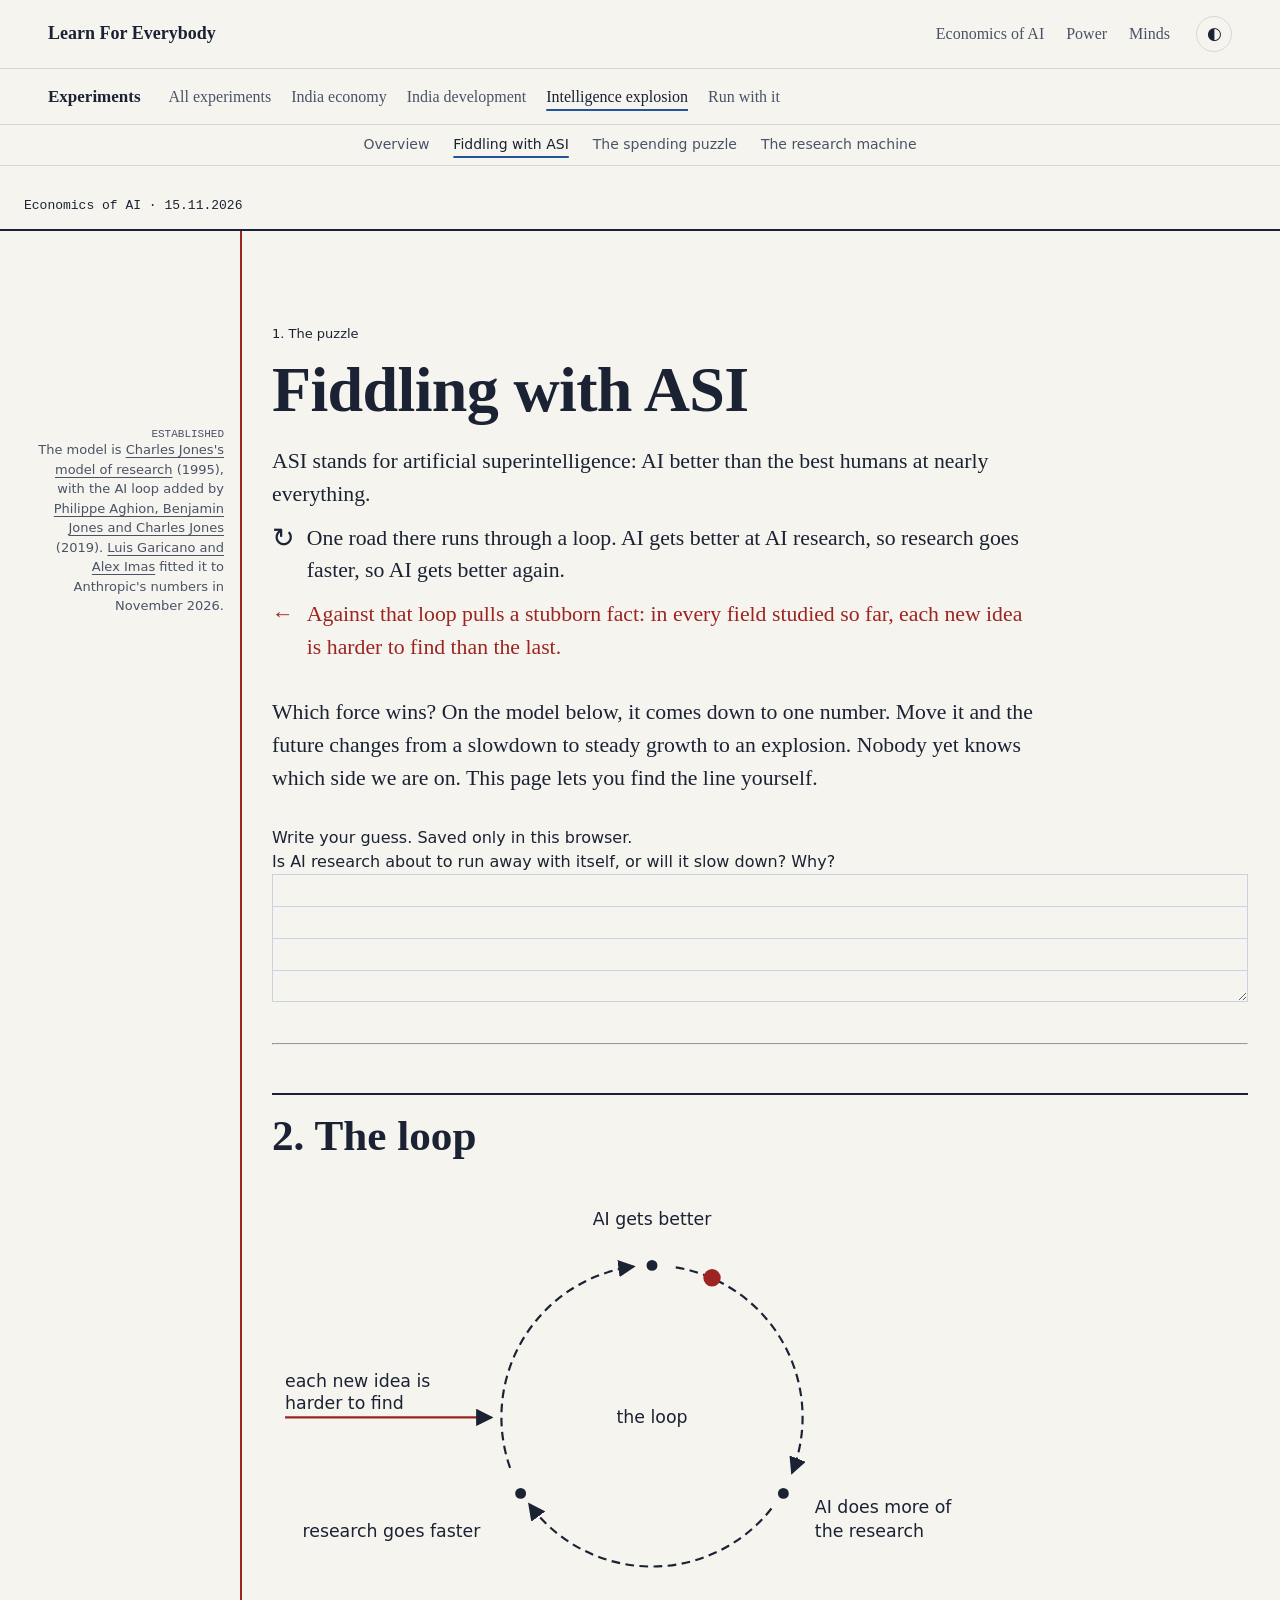
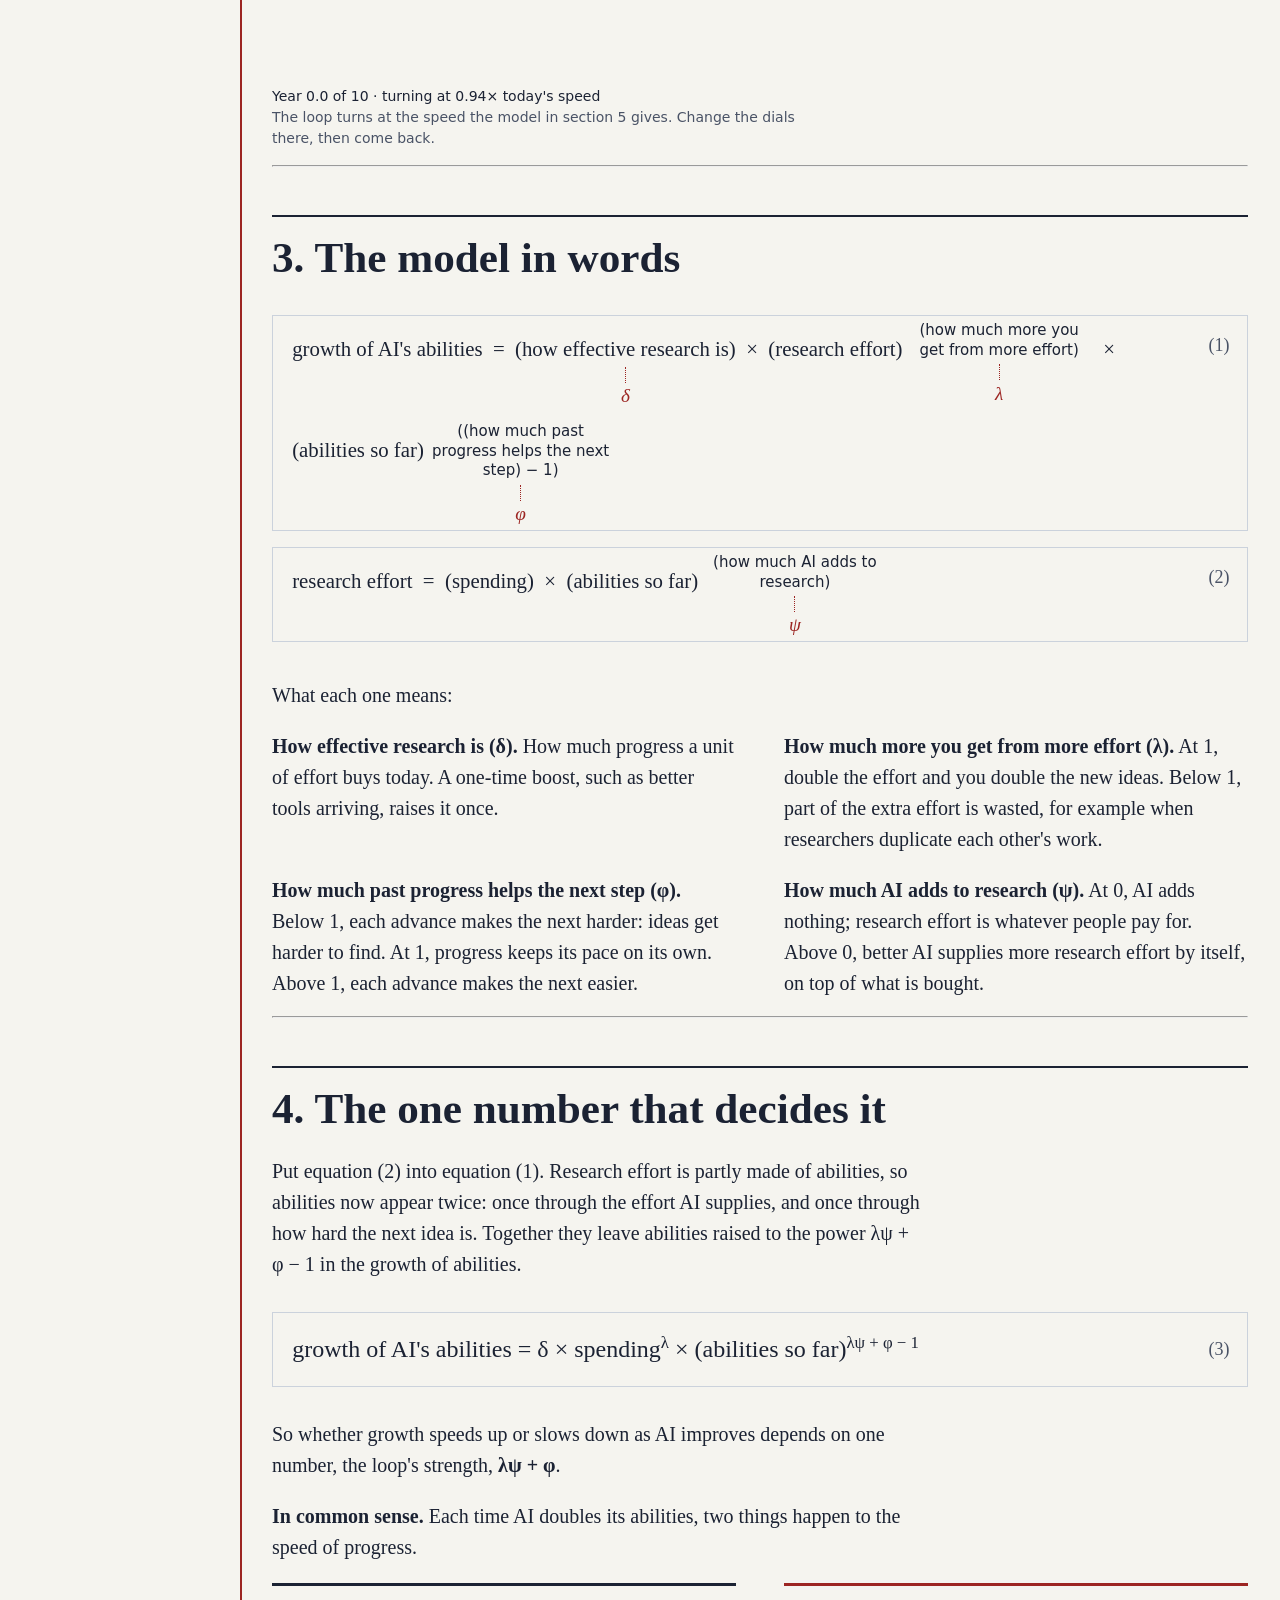
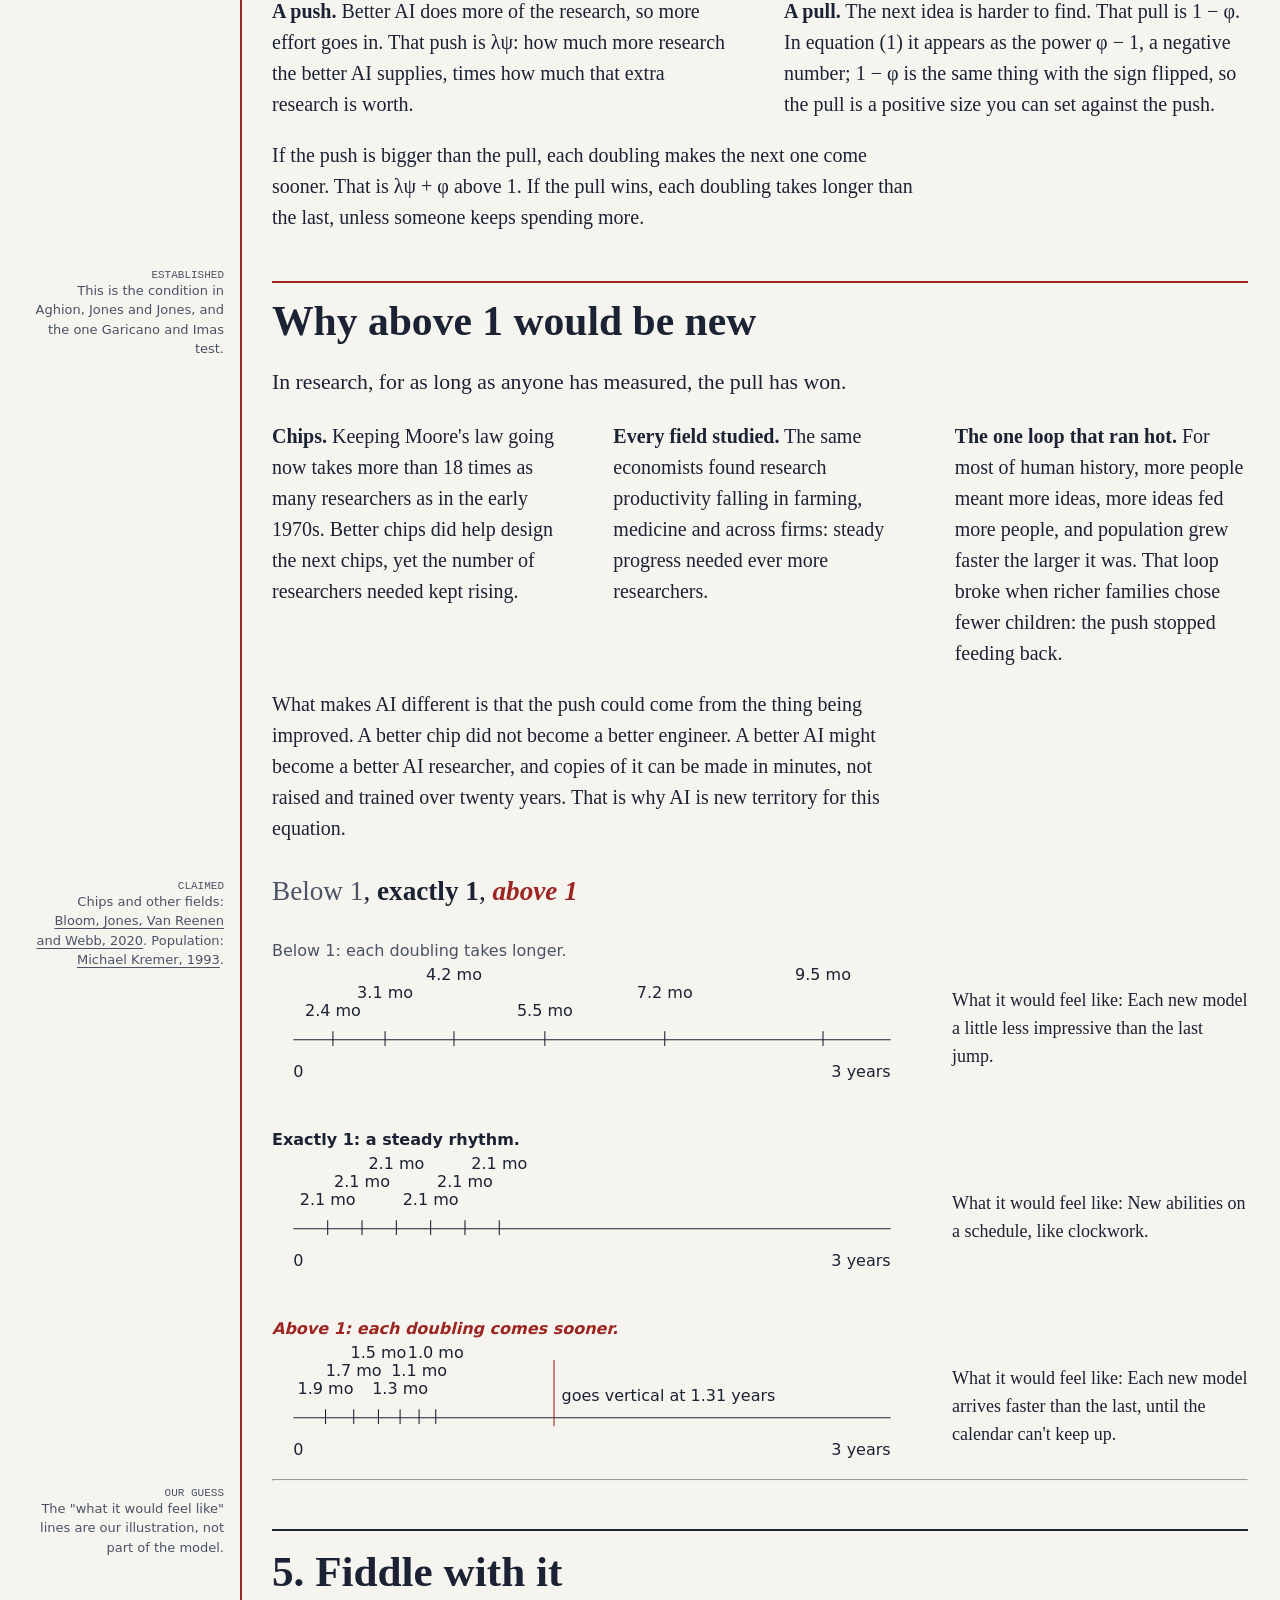
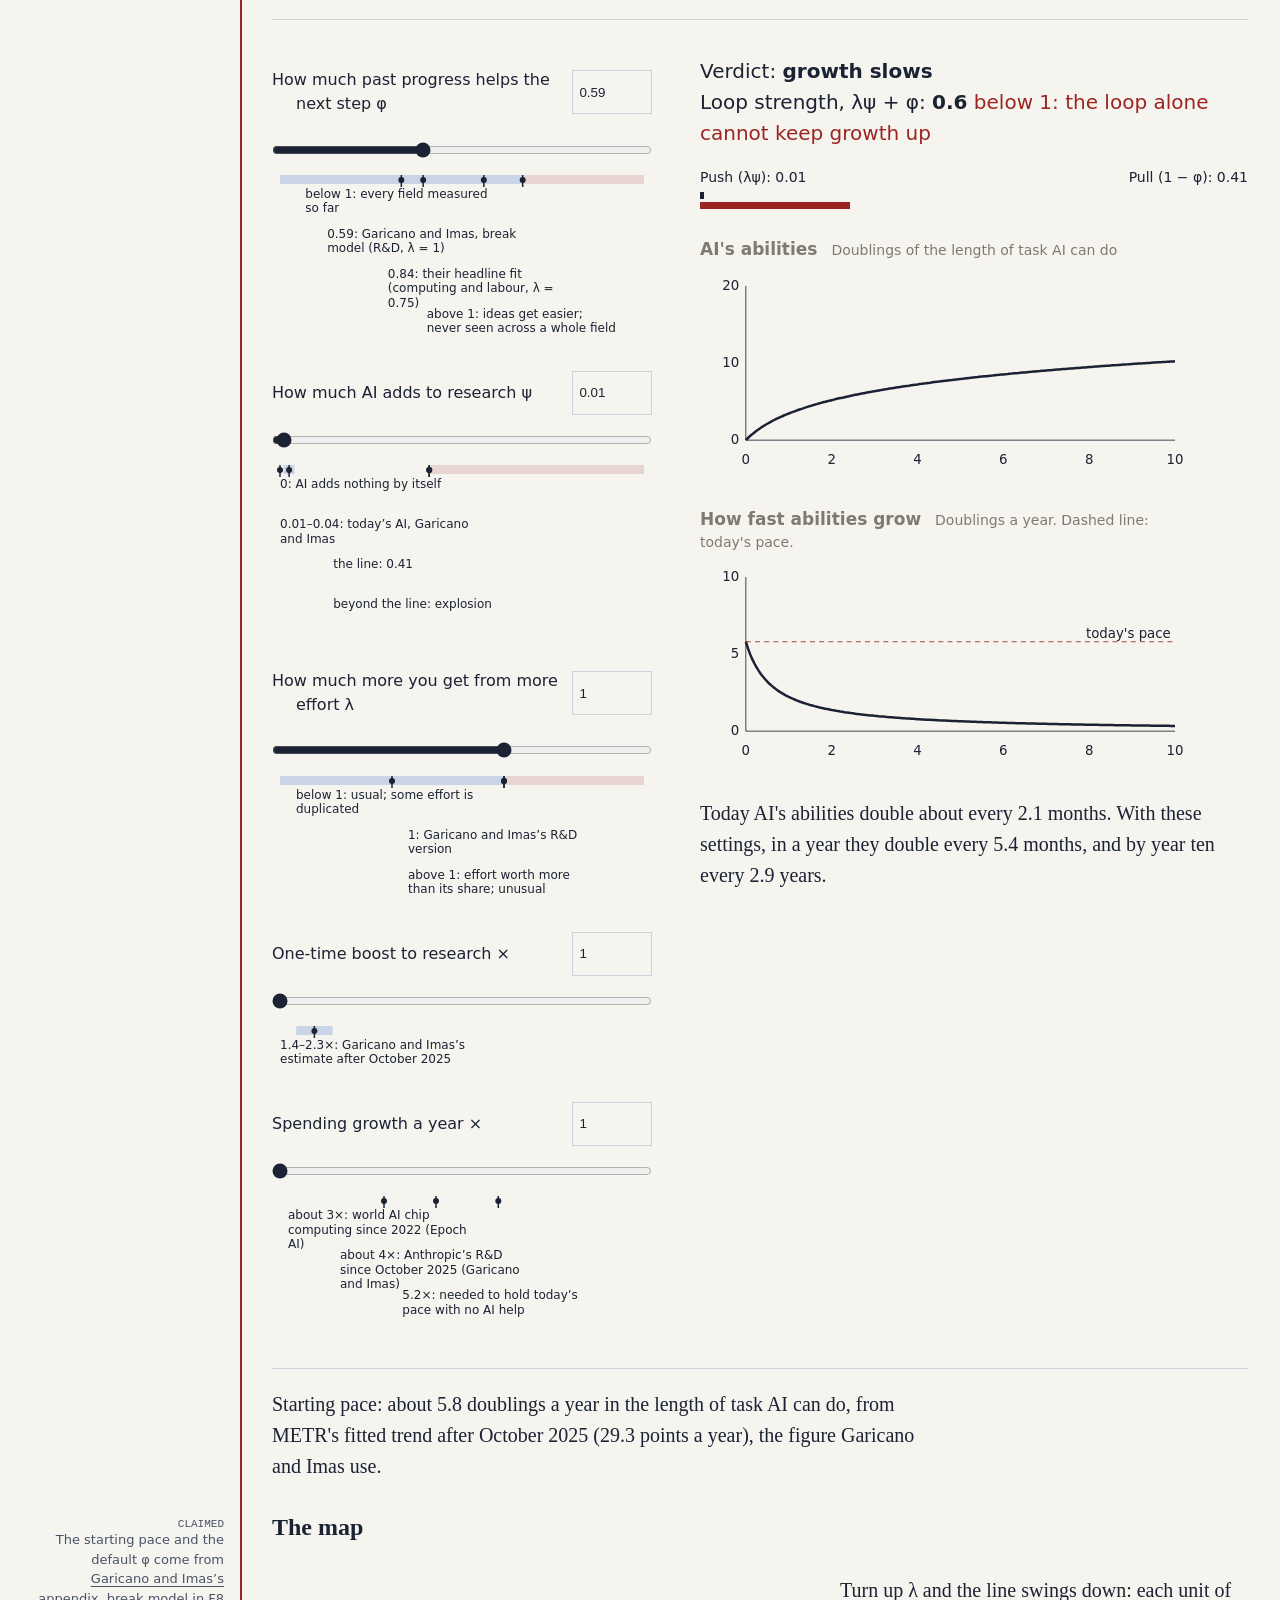
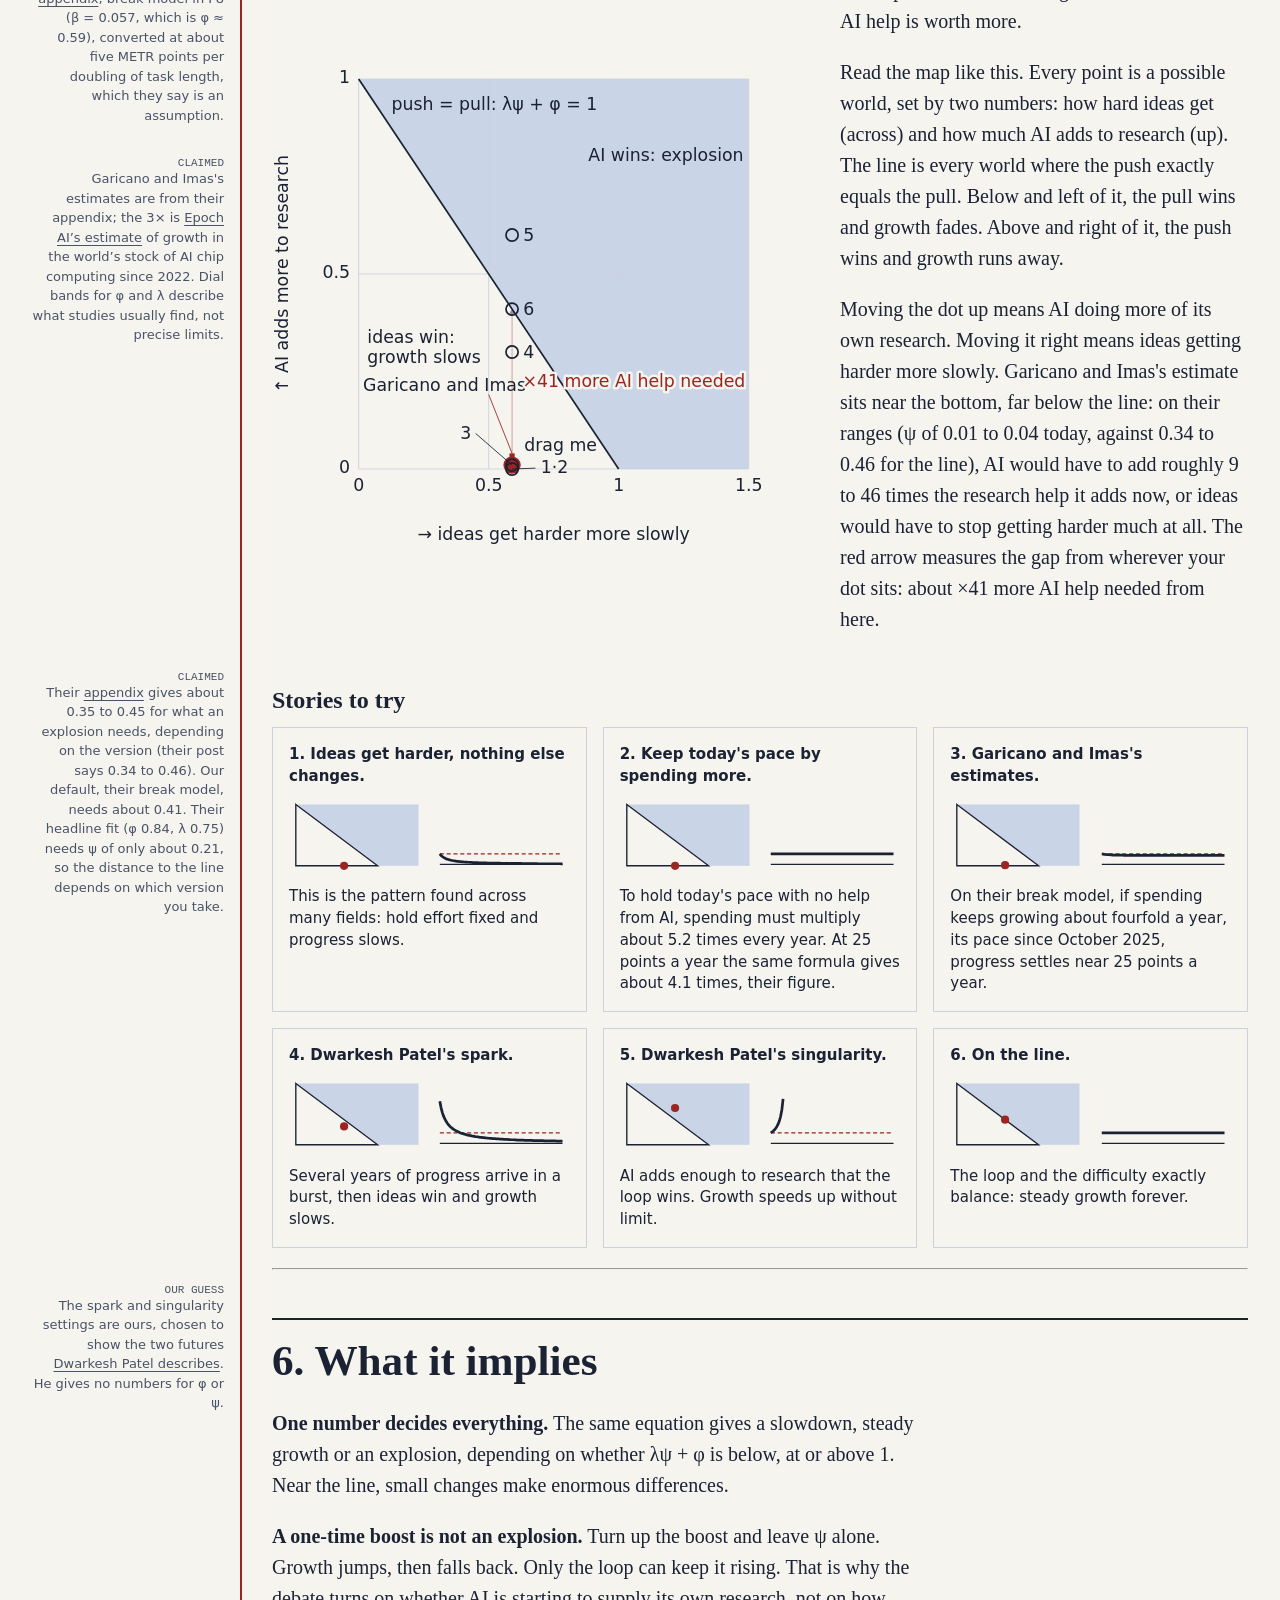
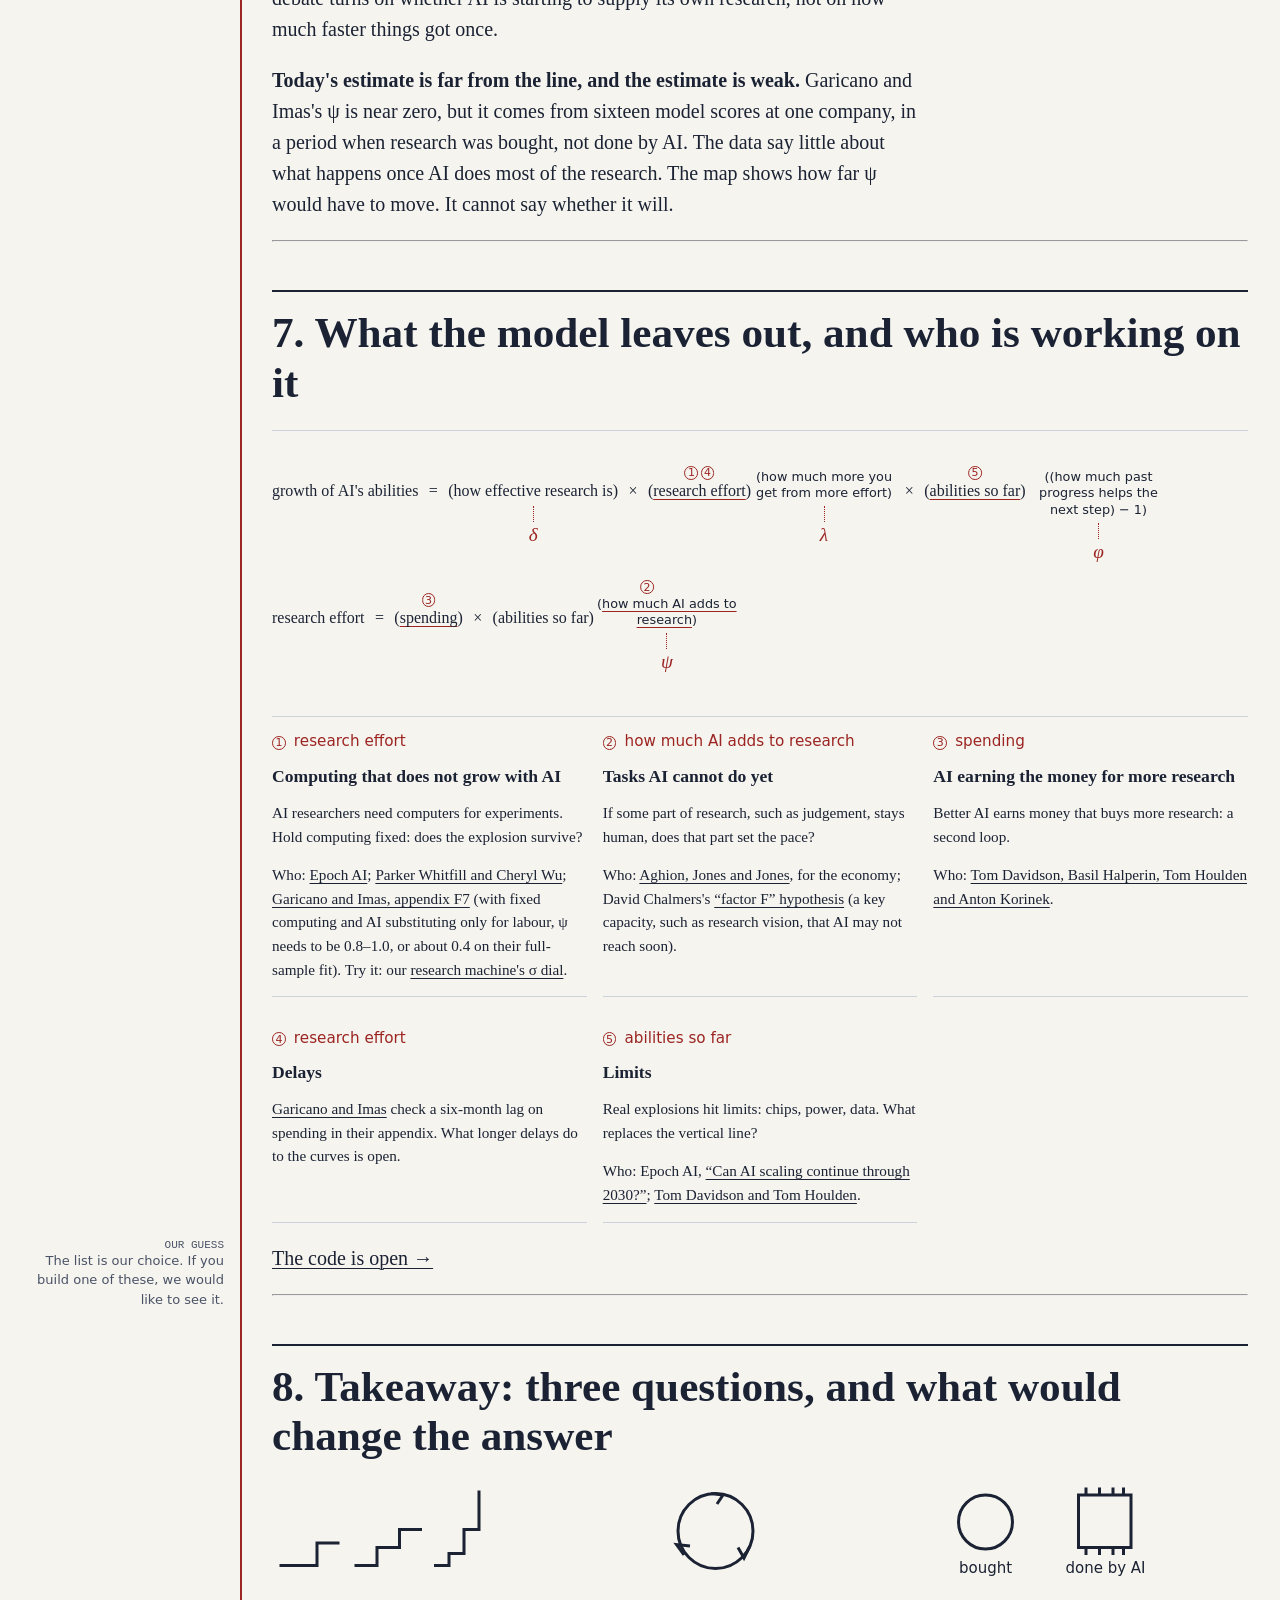
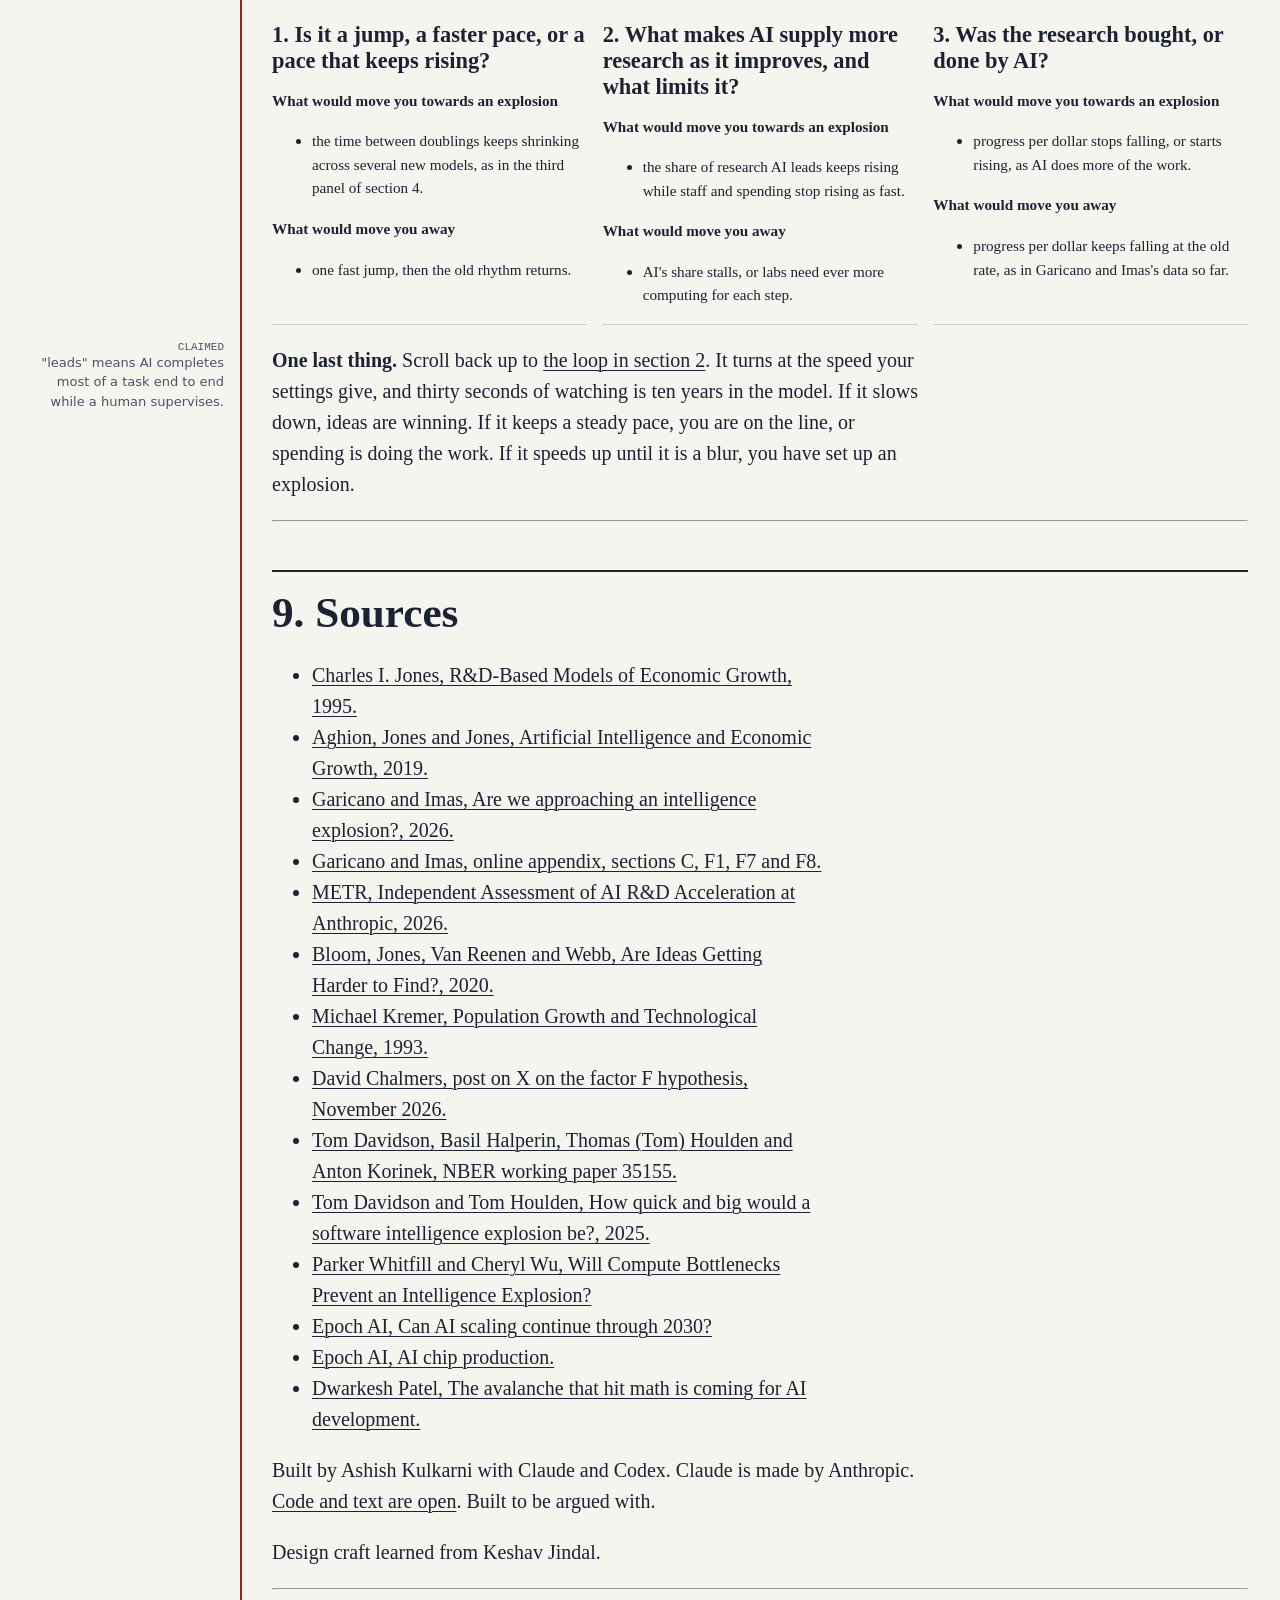
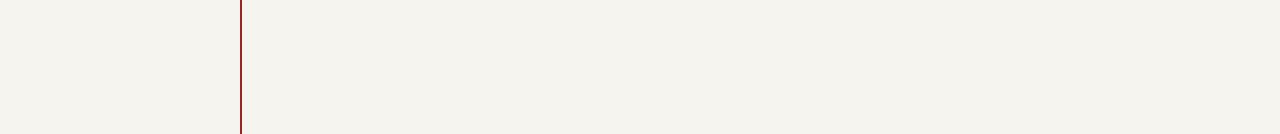
==== site/experiments/fiddling-with-asi/index.html @ ce050f09 "Hub leads into Fiddling: Try-it links per question, small linked map; Fiddling second in menu Co-Aut" ====
<!doctype html><html lang="en-GB"><head><meta charset="utf-8"><meta name="viewport" content="width=device-width,initial-scale=1"><title>Fiddling with ASI · Learn For Everybody</title><script src="../../assets/lfe-theme.js"></script><link rel="stylesheet" href="../../assets/lfe.css"><link rel="stylesheet" href="../../assets/lfe-topics.css?v=29"><link rel="stylesheet" href="../spending-puzzle/styles.css?v=39"><link rel="stylesheet" href="styles.css?v=28"></head><body><header class="site-bar"><div class="bar-inner">
<a class="wordmark" href="https://lfe.econforeverybody.com/">Learn For Everybody</a>
<nav aria-label="Topics"><a href="https://lfe.econforeverybody.com/econofai/">Economics of AI</a><a href="https://lfe.econforeverybody.com/power/">Power</a><a href="https://lfe.econforeverybody.com/minds/">Minds</a></nav>
<button class="theme-toggle icon-toggle" id="themeToggle" type="button" aria-label="Dark mode"><span aria-hidden="true">◐</span><span class="tip" id="themeLabel" aria-hidden="true">Dark mode</span></button>
</div></header>
<div class="topic-bar"><div class="bar-inner"><a class="topic-name" href="https://lfe.econforeverybody.com/experiments/">Experiments</a><nav aria-label="Experiments"><a href="https://lfe.econforeverybody.com/experiments/">All experiments</a><a href="https://lfe.econforeverybody.com/experiments/india-economy/">India economy</a><a href="https://lfe.econforeverybody.com/experiments/india-development/">India development</a><a href="../intelligence-explosion/" aria-current="page">Intelligence explosion</a><a href="https://lfe.econforeverybody.com/experiments/run-with-it/">Run with it</a></nav></div></div>
<nav class="project-nav" aria-label="Intelligence explosion"><a href="../intelligence-explosion/">Overview</a><a href="../fiddling-with-asi/" aria-current="page">Fiddling with ASI</a><a href="../spending-puzzle/">The spending puzzle</a><a href="../research-machine/">The research machine</a></nav>
<header class="head">Economics of AI · 15.11.2026</header><main class="sheet"><section id="chapter-1"><p class="section-label">1. The puzzle</p>

<h1>Fiddling with ASI</h1>
<div class="noted"><div class="lede-lines"><p class="lede">ASI stands for artificial superintelligence: AI better than the best humans at nearly everything.</p><p class="lede lede-push"><span class="lede-mark" aria-hidden="true">↻</span>One road there runs through a loop. AI gets better at AI research, so research goes faster, so AI gets better again.</p><p class="lede lede-pull"><span class="lede-mark" aria-hidden="true">←</span>Against that loop pulls a stubborn fact: in every field studied so far, each new idea is harder to find than the last.</p></div><aside class="note"><strong>ESTABLISHED</strong> The model is <a href="https://doi.org/10.1086/262002">Charles Jones's model of research</a> (1995), with the AI loop added by <a href="https://www.nber.org/papers/w23928">Philippe Aghion, Benjamin Jones and Charles Jones</a> (2019). <a href="https://www.siliconcontinent.com/p/are-we-approaching-an-intelligence">Luis Garicano and Alex Imas</a> fitted it to Anthropic's numbers in November 2026.</aside>
</div>
<p class="lede">Which force wins? On the model below, it comes down to one number. Move it and the future changes from a slowdown to steady growth to an explosion. Nobody yet knows which side we are on. This page lets you find the line yourself.</p>

<div class="guess"><label for="guess">Write your guess. Saved only in this browser.<br>Is AI research about to run away with itself, or will it slow down? Why?</label><textarea id="guess"></textarea></div>

<hr />
</section><section id="the-loop"><h2>2. The loop</h2>
<figure class="loop-figure"><svg viewBox="0 0 700 450" role="img" aria-label="AI gets better, AI does more of the research, research goes faster, and AI gets better again. Each new idea is harder to find."><defs><marker id="arrow" markerWidth="8" markerHeight="8" refX="7" refY="4" orient="auto"><path d="M0 0L8 4L0 8Z" fill="currentColor"/></marker></defs><g fill="none" stroke="currentColor" stroke-width="2" marker-end="url(#arrow)" class="loop-arrows"><path d="M367 76 A140 140 0 0 1 479 266"/><path d="M463 295 A140 140 0 0 1 237 295"/><path d="M221 266 A140 140 0 0 1 333 76"/></g><g fill="currentColor"><circle cx="350" cy="75" r="5"/><circle cx="471" cy="285" r="5"/><circle cx="229" cy="285" r="5"/></g><text x="350" y="38" text-anchor="middle">AI gets better</text><text x="500" y="303">AI does more of</text><text x="500" y="325">the research</text><text x="110" y="325" text-anchor="middle">research goes faster</text><text x="350" y="220" text-anchor="middle">the loop</text><path d="M12 215 L202 215" stroke="var(--red)" stroke-width="2" marker-end="url(#arrow)"/><text x="12" y="187">each new idea is</text><text x="12" y="207">harder to find</text><circle id="loop-runner" cx="350" cy="75" r="8" fill="var(--red)"/></svg><figcaption class="loop-speed"><span id="loop-clock" aria-hidden="true"></span><span>The loop turns at the speed the model in section 5 gives. Change the dials there, then come back.</span></figcaption></figure>
<hr /></section><section><h2>3. The model in words</h2>
<div class="weq" role="group" aria-label="The model in words"><p class="weq-line weq-numbered" data-eq="(1)"><span class="weq-lhs">growth of AI's abilities</span><span class="weq-op">=</span><span class="weq-term"><span class="weq-box">(how effective research is)<span class="weq-sym" aria-hidden="true">δ</span></span></span><span class="weq-op">×</span><span class="weq-term"><span class="weq-base">(research effort)</span><span class="weq-pow">(how much more you get from more effort)<span class="weq-sym" aria-hidden="true">λ</span></span></span><span class="weq-op">×</span><span class="weq-term"><span class="weq-base">(abilities so far)</span><span class="weq-pow">((how much past progress helps the next step) − 1)<span class="weq-sym" aria-hidden="true">φ</span></span></span></p><p class="weq-line weq-numbered" data-eq="(2)"><span class="weq-lhs">research effort</span><span class="weq-op">=</span><span class="weq-term"><span class="weq-box">(spending)</span></span><span class="weq-op">×</span><span class="weq-term"><span class="weq-base">(abilities so far)</span><span class="weq-pow">(how much AI adds to research)<span class="weq-sym" aria-hidden="true">ψ</span></span></span></p></div>
<p>What each one means:</p><ul class="terms"><li><strong>How effective research is (δ).</strong> How much progress a unit of effort buys today. A one-time boost, such as better tools arriving, raises it once.</li><li><strong>How much more you get from more effort (λ).</strong> At 1, double the effort and you double the new ideas. Below 1, part of the extra effort is wasted, for example when researchers duplicate each other's work.</li><li><strong>How much past progress helps the next step (φ).</strong> Below 1, each advance makes the next harder: ideas get harder to find. At 1, progress keeps its pace on its own. Above 1, each advance makes the next easier.</li><li><strong>How much AI adds to research (ψ).</strong> At 0, AI adds nothing; research effort is whatever people pay for. Above 0, better AI supplies more research effort by itself, on top of what is bought.</li></ul>
<hr /></section><section><h2>4. The one number that decides it</h2>
<p>Put equation (2) into equation (1). Research effort is partly made of abilities, so abilities now appear twice: once through the effort AI supplies, and once through how hard the next idea is. Together they leave abilities raised to the power λψ + φ − 1 in the growth of abilities.</p><div class="equation weq-numbered" data-eq="(3)">growth of AI's abilities = δ × spending<sup>λ</sup> × (abilities so far)<sup>λψ + φ − 1</sup></div><p>So whether growth speeds up or slows down as AI improves depends on one number, the loop's strength, <strong>λψ + φ</strong>.</p>
<p><strong>In common sense.</strong> Each time AI doubles its abilities, two things happen to the speed of progress.</p><ul class="push-pull"><li><strong>A push.</strong> Better AI does more of the research, so more effort goes in. That push is λψ: how much more research the better AI supplies, times how much that extra research is worth.</li><li><strong>A pull.</strong> The next idea is harder to find. That pull is 1 − φ. In equation (1) it appears as the power φ − 1, a negative number; 1 − φ is the same thing with the sign flipped, so the pull is a positive size you can set against the push.</li></ul><p>If the push is bigger than the pull, each doubling makes the next one come sooner. That is λψ + φ above 1. If the pull wins, each doubling takes longer than the last, unless someone keeps spending more.</p><aside class="note"><strong>ESTABLISHED</strong> This is the condition in Aghion, Jones and Jones, and the one Garicano and Imas test.</aside>
<h3 class="big-claim">Why above 1 would be new</h3><p class="lede">In research, for as long as anyone has measured, the pull has won.</p><ul class="history"><li><strong>Chips.</strong> Keeping Moore's law going now takes more than 18 times as many researchers as in the early 1970s. Better chips did help design the next chips, yet the number of researchers needed kept rising.</li><li><strong>Every field studied.</strong> The same economists found research productivity falling in farming, medicine and across firms: steady progress needed ever more researchers.</li><li><strong>The one loop that ran hot.</strong> For most of human history, more people meant more ideas, more ideas fed more people, and population grew faster the larger it was. That loop broke when richer families chose fewer children: the push stopped feeding back.</li></ul><p>What makes AI different is that the push could come from the thing being improved. A better chip did not become a better engineer. A better AI might become a better AI researcher, and copies of it can be made in minutes, not raised and trained over twenty years. That is why AI is new territory for this equation.</p><aside class="note"><strong>CLAIMED</strong> Chips and other fields: <a href="https://doi.org/10.1257/aer.20180338">Bloom, Jones, Van Reenen and Webb, 2020</a>. Population: <a href="https://doi.org/10.2307/2118405">Michael Kremer, 1993</a>.</aside><h3 class="regimes"><span class="r-below">Below 1</span>, <span class="r-at">exactly 1</span>, <span class="r-above">above 1</span></h3><div class="infographic" id="infographic"><div><h4 class="r-below">Below 1: each doubling takes longer.</h4><svg viewBox="0 0 600 120" role="img" aria-label="Gaps between the next six doublings, in months"><line x1="20" y1="70" x2="580" y2="70" stroke="currentColor"/><line x1="57.1" y1="62" x2="57.1" y2="76" stroke="currentColor"/><text x="57.1" y="48" text-anchor="middle">2.4 mo</text><line x1="106.0" y1="62" x2="106.0" y2="76" stroke="currentColor"/><text x="106.0" y="31" text-anchor="middle">3.1 mo</text><line x1="170.6" y1="62" x2="170.6" y2="76" stroke="currentColor"/><text x="170.6" y="14" text-anchor="middle">4.2 mo</text><line x1="255.8" y1="62" x2="255.8" y2="76" stroke="currentColor"/><text x="255.8" y="48" text-anchor="middle">5.5 mo</text><line x1="368.2" y1="62" x2="368.2" y2="76" stroke="currentColor"/><text x="368.2" y="31" text-anchor="middle">7.2 mo</text><line x1="516.6" y1="62" x2="516.6" y2="76" stroke="currentColor"/><text x="516.6" y="14" text-anchor="middle">9.5 mo</text><text x="20" y="105">0</text><text x="580" y="105" text-anchor="end">3 years</text></svg><p>What it would feel like: Each new model a little less impressive than the last jump.</p></div><div><h4 class="r-at">Exactly 1: a steady rhythm.</h4><svg viewBox="0 0 600 120" role="img" aria-label="Gaps between the next six doublings, in months"><line x1="20" y1="70" x2="580" y2="70" stroke="currentColor"/><line x1="52.2" y1="62" x2="52.2" y2="76" stroke="currentColor"/><text x="52.2" y="48" text-anchor="middle">2.1 mo</text><line x1="84.4" y1="62" x2="84.4" y2="76" stroke="currentColor"/><text x="84.4" y="31" text-anchor="middle">2.1 mo</text><line x1="116.6" y1="62" x2="116.6" y2="76" stroke="currentColor"/><text x="116.6" y="14" text-anchor="middle">2.1 mo</text><line x1="148.7" y1="62" x2="148.7" y2="76" stroke="currentColor"/><text x="148.7" y="48" text-anchor="middle">2.1 mo</text><line x1="180.9" y1="62" x2="180.9" y2="76" stroke="currentColor"/><text x="180.9" y="31" text-anchor="middle">2.1 mo</text><line x1="213.1" y1="62" x2="213.1" y2="76" stroke="currentColor"/><text x="213.1" y="14" text-anchor="middle">2.1 mo</text><text x="20" y="105">0</text><text x="580" y="105" text-anchor="end">3 years</text></svg><p>What it would feel like: New abilities on a schedule, like clockwork.</p></div><div><h4 class="r-above">Above 1: each doubling comes sooner.</h4><svg viewBox="0 0 600 120" role="img" aria-label="Gaps between the next six doublings, in months"><line x1="20" y1="70" x2="580" y2="70" stroke="currentColor"/><line x1="50.2" y1="62" x2="50.2" y2="76" stroke="currentColor"/><text x="50.2" y="48" text-anchor="middle">1.9 mo</text><line x1="76.6" y1="62" x2="76.6" y2="76" stroke="currentColor"/><text x="76.6" y="31" text-anchor="middle">1.7 mo</text><line x1="99.8" y1="62" x2="99.8" y2="76" stroke="currentColor"/><text x="99.8" y="14" text-anchor="middle">1.5 mo</text><line x1="120.1" y1="62" x2="120.1" y2="76" stroke="currentColor"/><text x="120.1" y="48" text-anchor="middle">1.3 mo</text><line x1="137.9" y1="62" x2="137.9" y2="76" stroke="currentColor"/><text x="137.9" y="31" text-anchor="middle">1.1 mo</text><line x1="153.5" y1="62" x2="153.5" y2="76" stroke="currentColor"/><text x="153.5" y="14" text-anchor="middle">1.0 mo</text><line x1="264.4" y1="16" x2="264.4" y2="78" stroke="var(--red)"/><text x="271.4" y="54">goes vertical at 1.31 years</text><text x="20" y="105">0</text><text x="580" y="105" text-anchor="end">3 years</text></svg><p>What it would feel like: Each new model arrives faster than the last, until the calendar can't keep up.</p></div></div><aside class="note"><strong>OUR GUESS</strong> The "what it would feel like" lines are our illustration, not part of the model.</aside>
<hr /></section><section id="fiddle"><h2>5. Fiddle with it</h2>
<div class="machine"><div class="dials controls" id="dials"></div><div class="machine-out"><p id="input-message" role="status"></p><p class="strength" aria-live="polite">Verdict: <strong id="verdict">growth slows</strong><br>Loop strength, λψ + φ: <strong id="strength">0.6</strong> <span id="strength-gloss">below 1: the loop alone cannot keep growth up</span></p><div id="forces" class="forces" aria-live="polite">Push: 0.01; pull: 0.41</div><div class="charts"><figure><figcaption>AI's abilities <small>Doublings of the length of task AI can do</small></figcaption><svg id="abilities-chart" viewBox="0 0 600 260" role="img" aria-label="AI abilities over ten years"><line x1="55" y1="215" x2="570" y2="215" stroke="currentColor"/><line x1="55" y1="30" x2="55" y2="215" stroke="currentColor"/><path d="M55.0 215.0 L57.6 212.4 L60.1 210.0 L62.7 207.8 L65.3 205.7 L67.9 203.7 L70.5 201.9 L73.0 200.1 L75.6 198.4 L78.2 196.8 L80.8 195.3 L83.3 193.9 L85.9 192.5 L88.5 191.1 L91.0 189.8 L93.6 188.6 L96.2 187.4 L98.8 186.3 L101.3 185.1 L103.9 184.1 L106.5 183.0 L109.1 182.0 L111.7 181.0 L114.2 180.1 L116.8 179.1 L119.4 178.2 L122.0 177.4 L124.5 176.5 L127.1 175.7 L129.7 174.8 L132.3 174.1 L134.8 173.3 L137.4 172.5 L140.0 171.8 L142.6 171.0 L145.1 170.3 L147.7 169.6 L150.3 169.0 L152.8 168.3 L155.4 167.6 L158.0 167.0 L160.6 166.4 L163.2 165.7 L165.7 165.1 L168.3 164.5 L170.9 164.0 L173.4 163.4 L176.0 162.8 L178.6 162.3 L181.2 161.7 L183.8 161.2 L186.3 160.6 L188.9 160.1 L191.5 159.6 L194.1 159.1 L196.6 158.6 L199.2 158.1 L201.8 157.6 L204.3 157.1 L206.9 156.7 L209.5 156.2 L212.1 155.8 L214.7 155.3 L217.2 154.9 L219.8 154.4 L222.4 154.0 L224.9 153.6 L227.5 153.1 L230.1 152.7 L232.7 152.3 L235.3 151.9 L237.8 151.5 L240.4 151.1 L243.0 150.7 L245.6 150.3 L248.1 149.9 L250.7 149.6 L253.3 149.2 L255.8 148.8 L258.4 148.4 L261.0 148.1 L263.6 147.7 L266.1 147.4 L268.7 147.0 L271.3 146.7 L273.9 146.3 L276.4 146.0 L279.0 145.6 L281.6 145.3 L284.2 145.0 L286.8 144.7 L289.3 144.3 L291.9 144.0 L294.5 143.7 L297.1 143.4 L299.6 143.1 L302.2 142.8 L304.8 142.4 L307.4 142.1 L309.9 141.8 L312.5 141.5 L315.1 141.3 L317.6 141.0 L320.2 140.7 L322.8 140.4 L325.4 140.1 L327.9 139.8 L330.5 139.5 L333.1 139.3 L335.7 139.0 L338.3 138.7 L340.8 138.4 L343.4 138.2 L346.0 137.9 L348.6 137.6 L351.1 137.4 L353.7 137.1 L356.3 136.8 L358.9 136.6 L361.4 136.3 L364.0 136.1 L366.6 135.8 L369.1 135.6 L371.7 135.3 L374.3 135.1 L376.9 134.8 L379.4 134.6 L382.0 134.4 L384.6 134.1 L387.2 133.9 L389.8 133.7 L392.3 133.4 L394.9 133.2 L397.5 133.0 L400.1 132.7 L402.6 132.5 L405.2 132.3 L407.8 132.1 L410.4 131.8 L412.9 131.6 L415.5 131.4 L418.1 131.2 L420.6 131.0 L423.2 130.7 L425.8 130.5 L428.4 130.3 L430.9 130.1 L433.5 129.9 L436.1 129.7 L438.7 129.5 L441.3 129.3 L443.8 129.1 L446.4 128.9 L449.0 128.7 L451.6 128.5 L454.1 128.3 L456.7 128.1 L459.3 127.9 L461.9 127.7 L464.4 127.5 L467.0 127.3 L469.6 127.1 L472.1 126.9 L474.7 126.7 L477.3 126.5 L479.9 126.3 L482.5 126.1 L485.0 126.0 L487.6 125.8 L490.2 125.6 L492.8 125.4 L495.3 125.2 L497.9 125.0 L500.5 124.9 L503.0 124.7 L505.6 124.5 L508.2 124.3 L510.8 124.1 L513.4 124.0 L515.9 123.8 L518.5 123.6 L521.1 123.4 L523.6 123.3 L526.2 123.1 L528.8 122.9 L531.4 122.8 L534.0 122.6 L536.5 122.4 L539.1 122.3 L541.7 122.1 L544.3 121.9 L546.8 121.8 L549.4 121.6 L552.0 121.4 L554.5 121.3 L557.1 121.1 L559.7 121.0 L562.3 120.8 L564.9 120.6 L567.4 120.5 L570.0 120.3" fill="none" stroke="currentColor" stroke-width="3"/><text x="47" y="220" text-anchor="end">0</text><text x="47" y="127.5" text-anchor="end">10</text><text x="47" y="35" text-anchor="end">20</text><text x="55" y="244" text-anchor="middle">0</text><text x="158" y="244" text-anchor="middle">2</text><text x="261" y="244" text-anchor="middle">4</text><text x="364" y="244" text-anchor="middle">6</text><text x="467" y="244" text-anchor="middle">8</text><text x="570" y="244" text-anchor="middle">10</text><text x="65" y="55"></text></svg></figure><figure><figcaption>How fast abilities grow <small>Doublings a year. Dashed line: today's pace.</small></figcaption><svg id="growth-chart" viewBox="0 0 600 260" role="img" aria-label="Growth in doublings a year over ten years"><line x1="55" y1="215" x2="570" y2="215" stroke="currentColor"/><line x1="55" y1="30" x2="55" y2="215" stroke="currentColor"/><line x1="55" y1="107.7" x2="570" y2="107.7" stroke="var(--red)" stroke-dasharray="6 5"/><text x="565" y="102.7" text-anchor="end">today's pace</text><path d="M55.0 107.7 L57.6 115.7 L60.1 122.6 L62.7 128.6 L65.3 133.8 L67.9 138.5 L70.5 142.6 L73.0 146.3 L75.6 149.7 L78.2 152.7 L80.8 155.5 L83.3 158.1 L85.9 160.4 L88.5 162.5 L91.0 164.5 L93.6 166.4 L96.2 168.1 L98.8 169.7 L101.3 171.2 L103.9 172.6 L106.5 173.9 L109.1 175.1 L111.7 176.2 L114.2 177.3 L116.8 178.4 L119.4 179.4 L122.0 180.3 L124.5 181.2 L127.1 182.0 L129.7 182.8 L132.3 183.6 L134.8 184.3 L137.4 185.0 L140.0 185.6 L142.6 186.3 L145.1 186.9 L147.7 187.4 L150.3 188.0 L152.8 188.5 L155.4 189.1 L158.0 189.6 L160.6 190.0 L163.2 190.5 L165.7 190.9 L168.3 191.4 L170.9 191.8 L173.4 192.2 L176.0 192.5 L178.6 192.9 L181.2 193.3 L183.8 193.6 L186.3 194.0 L188.9 194.3 L191.5 194.6 L194.1 194.9 L196.6 195.2 L199.2 195.5 L201.8 195.8 L204.3 196.1 L206.9 196.3 L209.5 196.6 L212.1 196.8 L214.7 197.1 L217.2 197.3 L219.8 197.5 L222.4 197.8 L224.9 198.0 L227.5 198.2 L230.1 198.4 L232.7 198.6 L235.3 198.8 L237.8 199.0 L240.4 199.2 L243.0 199.4 L245.6 199.6 L248.1 199.7 L250.7 199.9 L253.3 200.1 L255.8 200.2 L258.4 200.4 L261.0 200.6 L263.6 200.7 L266.1 200.9 L268.7 201.0 L271.3 201.2 L273.9 201.3 L276.4 201.4 L279.0 201.6 L281.6 201.7 L284.2 201.8 L286.8 202.0 L289.3 202.1 L291.9 202.2 L294.5 202.3 L297.1 202.5 L299.6 202.6 L302.2 202.7 L304.8 202.8 L307.4 202.9 L309.9 203.0 L312.5 203.1 L315.1 203.2 L317.6 203.3 L320.2 203.4 L322.8 203.5 L325.4 203.6 L327.9 203.7 L330.5 203.8 L333.1 203.9 L335.7 204.0 L338.3 204.1 L340.8 204.2 L343.4 204.3 L346.0 204.4 L348.6 204.4 L351.1 204.5 L353.7 204.6 L356.3 204.7 L358.9 204.8 L361.4 204.8 L364.0 204.9 L366.6 205.0 L369.1 205.1 L371.7 205.1 L374.3 205.2 L376.9 205.3 L379.4 205.4 L382.0 205.4 L384.6 205.5 L387.2 205.6 L389.8 205.6 L392.3 205.7 L394.9 205.8 L397.5 205.8 L400.1 205.9 L402.6 205.9 L405.2 206.0 L407.8 206.1 L410.4 206.1 L412.9 206.2 L415.5 206.2 L418.1 206.3 L420.6 206.4 L423.2 206.4 L425.8 206.5 L428.4 206.5 L430.9 206.6 L433.5 206.6 L436.1 206.7 L438.7 206.7 L441.3 206.8 L443.8 206.8 L446.4 206.9 L449.0 206.9 L451.6 207.0 L454.1 207.0 L456.7 207.1 L459.3 207.1 L461.9 207.2 L464.4 207.2 L467.0 207.3 L469.6 207.3 L472.1 207.3 L474.7 207.4 L477.3 207.4 L479.9 207.5 L482.5 207.5 L485.0 207.6 L487.6 207.6 L490.2 207.6 L492.8 207.7 L495.3 207.7 L497.9 207.8 L500.5 207.8 L503.0 207.8 L505.6 207.9 L508.2 207.9 L510.8 208.0 L513.4 208.0 L515.9 208.0 L518.5 208.1 L521.1 208.1 L523.6 208.1 L526.2 208.2 L528.8 208.2 L531.4 208.2 L534.0 208.3 L536.5 208.3 L539.1 208.3 L541.7 208.4 L544.3 208.4 L546.8 208.4 L549.4 208.5 L552.0 208.5 L554.5 208.5 L557.1 208.6 L559.7 208.6 L562.3 208.6 L564.9 208.7 L567.4 208.7 L570.0 208.7" fill="none" stroke="currentColor" stroke-width="3"/><text x="47" y="220" text-anchor="end">0</text><text x="47" y="127.5" text-anchor="end">5</text><text x="47" y="35" text-anchor="end">10</text><text x="55" y="244" text-anchor="middle">0</text><text x="158" y="244" text-anchor="middle">2</text><text x="261" y="244" text-anchor="middle">4</text><text x="364" y="244" text-anchor="middle">6</text><text x="467" y="244" text-anchor="middle">8</text><text x="570" y="244" text-anchor="middle">10</text><text x="65" y="55"></text></svg></figure></div><p id="chart-message" aria-live="polite">Today AI's abilities double about every 2.1 months. With these settings, in a year they double every 5.4 months, and by year ten every 2.9 years.</p></div></div>


<p>Starting pace: about <span data-derived="pace">5.8</span> doublings a year in the length of task AI can do, from METR's fitted trend after October 2025 (29.3 points a year), the figure Garicano and Imas use.</p>
<aside class="note"><strong>CLAIMED</strong> The starting pace and the default φ come from <a href="https://www.dropbox.com/scl/fi/jz1zaj2fk741g2len97q9/Online-Appendix-to-Garicano-and-Imas-AI-ideas-getting-harder-to-find.pdf?rlkey=narofum32aiq105vrcwcx92vy&amp;dl=0">Garicano and Imas’s appendix</a>, break model in F8 (β = 0.057, which is φ ≈ 0.59), converted at about five METR points per doubling of task length, which they say is an assumption. </aside>

<aside class="note"><strong>CLAIMED</strong> Garicano and Imas's estimates are from their appendix; the 3× is <a href="https://epoch.ai/data-insights/ai-chip-production">Epoch AI’s estimate</a> of growth in the world’s stock of AI chip computing since 2022. Dial bands for φ and λ describe what studies usually find, not precise limits.</aside><h3>The map</h3>
<div class="map-row" id="the-map"><figure class="map-figure"><svg id="map" viewBox="0 0 600 600" role="group" aria-label="Map of phi and psi"><rect x="100" y="45" width="450" height="450" fill="var(--ruling)"/><path id="map-slow" fill="var(--paper)" d="M100 495 L400 495 L100 45 Z"/><g id="map-grid"></g><path id="map-line" stroke="currentColor" stroke-width="2" fill="none" d="M100 45 L400 495"/><text x="110" y="350" class="region">ideas win:</text><text x="110" y="373" class="region">growth slows</text><text x="365" y="140" class="region">AI wins: explosion</text><line x1="277" y1="477" x2="277" y2="490.5" stroke="var(--red)" stroke-width="6"/><path d="M250 409 L277 477" stroke="var(--red)" fill="none"/><text x="105" y="405" class="estimate-label">Garicano and Imas</text><line id="needed-arrow" x1="277" y1="490.5" x2="277" y2="310.5" stroke="var(--red)" opacity=".45" marker-end="url(#arrow)"/><text id="needed-label" x="285" y="262">about ×41 more AI help needed from here</text><text id="line-label" x="138" y="81">push = pull: λψ + φ = 1</text><circle id="map-dot" cx="277" cy="490.5" r="10" fill="var(--red)" tabindex="0" role="button" aria-label="φ 0.59, ψ 0.01; about ×41 more AI help needed from here. Use arrow keys to move."/><g id="map-presets"></g><text id="drag-hint" x="285" y="470">drag me</text><text x="325" y="577" text-anchor="middle">→ ideas get harder more slowly</text><text x="18" y="270" text-anchor="middle" transform="rotate(-90 18 270)">↑ AI adds more to research</text></svg></figure><div class="map-text">

<p>Turn up λ and the line swings down: each unit of AI help is worth more.</p><p>Read the map like this. Every point is a possible world, set by two numbers: how hard ideas get (across) and how much AI adds to research (up). The line is every world where the push exactly equals the pull. Below and left of it, the pull wins and growth fades. Above and right of it, the push wins and growth runs away.</p><p>Moving the dot up means AI doing more of its own research. Moving it right means ideas getting harder more slowly. Garicano and Imas's estimate sits near the bottom, far below the line: on their ranges (ψ of 0.01 to 0.04 today, against 0.34 to 0.46 for the line), AI would have to add roughly <span data-derived="gi-low">9</span> to <span data-derived="gi-high">46</span> times the research help it adds now, or ideas would have to stop getting harder much at all. The red arrow measures the gap from wherever your dot sits: <span id="map-multiple">about ×41 more AI help needed from here</span>.</p></div></div><aside class="note"><strong>CLAIMED</strong> Their <a href="https://www.dropbox.com/scl/fi/jz1zaj2fk741g2len97q9/Online-Appendix-to-Garicano-and-Imas-AI-ideas-getting-harder-to-find.pdf?rlkey=narofum32aiq105vrcwcx92vy&amp;dl=0">appendix</a> gives about 0.35 to 0.45 for what an explosion needs, depending on the version (their post says 0.34 to 0.46). Our default, their break model, needs about <span data-derived="needed">0.41</span>. Their headline fit (φ 0.84, λ 0.75) needs ψ of only about <span data-derived="headline">0.21</span>, so the distance to the line depends on which version you take.</aside>

<h3>Stories to try</h3>
<div class="story-gallery" id="presets">
<button type="button" class="story" data-preset="0" aria-pressed="false"><strong>1. Ideas get harder, nothing else changes.</strong><span class="story-figures"><svg viewBox="0 0 100 56" role="img" aria-label="Story 1 position on the map"><rect x="5" y="4" width="90" height="45" fill="var(--ruling)"/><path d="M5 4 L65 49 H5 Z" fill="var(--paper)" stroke="currentColor"/><circle cx="40.4" cy="49" r="3" fill="var(--red)"/></svg><svg viewBox="0 0 100 56" role="img" aria-label="Growth rate over ten years; dashed line is today's pace"><path d="M5 48 H95" fill="none" stroke="currentColor"/><path d="M5 40.3 H95" fill="none" stroke="var(--red)" stroke-dasharray="3 2"/><polyline points="5.0,40.3 5.9,41.4 6.8,42.2 7.7,42.8 8.6,43.3 9.5,43.8 10.4,44.1 11.3,44.4 12.2,44.7 13.1,44.9 14.0,45.1 14.9,45.3 15.8,45.4 16.7,45.5 17.6,45.7 18.5,45.8 19.4,45.9 20.3,46.0 21.2,46.1 22.1,46.1 23.0,46.2 23.9,46.3 24.8,46.3 25.7,46.4 26.6,46.4 27.5,46.5 28.4,46.5 29.3,46.6 30.2,46.6 31.1,46.7 32.0,46.7 32.9,46.7 33.8,46.8 34.7,46.8 35.6,46.8 36.5,46.9 37.4,46.9 38.3,46.9 39.2,46.9 40.1,47.0 41.0,47.0 41.9,47.0 42.8,47.0 43.7,47.0 44.6,47.1 45.5,47.1 46.4,47.1 47.3,47.1 48.2,47.1 49.1,47.1 50.0,47.2 50.9,47.2 51.8,47.2 52.7,47.2 53.6,47.2 54.5,47.2 55.4,47.2 56.3,47.3 57.2,47.3 58.1,47.3 59.0,47.3 59.9,47.3 60.8,47.3 61.7,47.3 62.6,47.3 63.5,47.3 64.4,47.3 65.3,47.4 66.2,47.4 67.1,47.4 68.0,47.4 68.9,47.4 69.8,47.4 70.7,47.4 71.6,47.4 72.5,47.4 73.4,47.4 74.3,47.4 75.2,47.4 76.1,47.4 77.0,47.5 77.9,47.5 78.8,47.5 79.7,47.5 80.6,47.5 81.5,47.5 82.4,47.5 83.3,47.5 84.2,47.5 85.1,47.5 86.0,47.5 86.9,47.5 87.8,47.5 88.7,47.5 89.6,47.5 90.5,47.5 91.4,47.5 92.3,47.5 93.2,47.5 94.1,47.6 95.0,47.6" fill="none" stroke="currentColor" stroke-width="2"/></svg></span><span>This is the pattern found across many fields: hold effort fixed and progress slows.</span></button>
<button type="button" class="story" data-preset="1" aria-pressed="false"><strong>2. Keep today's pace by spending more.</strong><span class="story-figures"><svg viewBox="0 0 100 56" role="img" aria-label="Story 2 position on the map"><rect x="5" y="4" width="90" height="45" fill="var(--ruling)"/><path d="M5 4 L65 49 H5 Z" fill="var(--paper)" stroke="currentColor"/><circle cx="40.4" cy="49" r="3" fill="var(--red)"/></svg><svg viewBox="0 0 100 56" role="img" aria-label="Growth rate over ten years; dashed line is today's pace"><path d="M5 48 H95" fill="none" stroke="currentColor"/><path d="M5 40.3 H95" fill="none" stroke="var(--red)" stroke-dasharray="3 2"/><polyline points="5.0,40.3 5.9,40.3 6.8,40.3 7.7,40.3 8.6,40.3 9.5,40.3 10.4,40.3 11.3,40.3 12.2,40.3 13.1,40.3 14.0,40.3 14.9,40.3 15.8,40.3 16.7,40.3 17.6,40.3 18.5,40.3 19.4,40.3 20.3,40.3 21.2,40.3 22.1,40.3 23.0,40.3 23.9,40.3 24.8,40.3 25.7,40.3 26.6,40.3 27.5,40.3 28.4,40.3 29.3,40.3 30.2,40.3 31.1,40.3 32.0,40.3 32.9,40.3 33.8,40.3 34.7,40.3 35.6,40.3 36.5,40.3 37.4,40.3 38.3,40.3 39.2,40.3 40.1,40.3 41.0,40.3 41.9,40.3 42.8,40.3 43.7,40.3 44.6,40.3 45.5,40.3 46.4,40.3 47.3,40.3 48.2,40.3 49.1,40.3 50.0,40.3 50.9,40.3 51.8,40.3 52.7,40.3 53.6,40.3 54.5,40.3 55.4,40.3 56.3,40.3 57.2,40.3 58.1,40.3 59.0,40.3 59.9,40.3 60.8,40.3 61.7,40.3 62.6,40.3 63.5,40.3 64.4,40.3 65.3,40.3 66.2,40.3 67.1,40.3 68.0,40.3 68.9,40.3 69.8,40.3 70.7,40.3 71.6,40.3 72.5,40.3 73.4,40.3 74.3,40.3 75.2,40.3 76.1,40.3 77.0,40.3 77.9,40.3 78.8,40.3 79.7,40.3 80.6,40.3 81.5,40.3 82.4,40.3 83.3,40.3 84.2,40.3 85.1,40.3 86.0,40.3 86.9,40.3 87.8,40.3 88.7,40.3 89.6,40.3 90.5,40.3 91.4,40.3 92.3,40.3 93.2,40.3 94.1,40.3 95.0,40.3" fill="none" stroke="currentColor" stroke-width="2"/></svg></span><span>To hold today's pace with no help from AI, spending must multiply about 5.2 times every year. At 25 points a year the same formula gives about 4.1 times, their figure.</span></button>
<button type="button" class="story" data-preset="2" aria-pressed="false"><strong>3. Garicano and Imas's estimates.</strong><span class="story-figures"><svg viewBox="0 0 100 56" role="img" aria-label="Story 3 position on the map"><rect x="5" y="4" width="90" height="45" fill="var(--ruling)"/><path d="M5 4 L65 49 H5 Z" fill="var(--paper)" stroke="currentColor"/><circle cx="40.4" cy="48.55" r="3" fill="var(--red)"/></svg><svg viewBox="0 0 100 56" role="img" aria-label="Growth rate over ten years; dashed line is today's pace"><path d="M5 48 H95" fill="none" stroke="currentColor"/><path d="M5 40.3 H95" fill="none" stroke="var(--red)" stroke-dasharray="3 2"/><polyline points="5.0,40.3 5.9,40.4 6.8,40.6 7.7,40.7 8.6,40.8 9.5,40.8 10.4,40.9 11.3,41.0 12.2,41.0 13.1,41.1 14.0,41.1 14.9,41.1 15.8,41.2 16.7,41.2 17.6,41.2 18.5,41.2 19.4,41.2 20.3,41.2 21.2,41.3 22.1,41.3 23.0,41.3 23.9,41.3 24.8,41.3 25.7,41.3 26.6,41.3 27.5,41.3 28.4,41.3 29.3,41.3 30.2,41.3 31.1,41.3 32.0,41.3 32.9,41.3 33.8,41.3 34.7,41.3 35.6,41.3 36.5,41.3 37.4,41.3 38.3,41.3 39.2,41.3 40.1,41.3 41.0,41.3 41.9,41.3 42.8,41.3 43.7,41.3 44.6,41.3 45.5,41.3 46.4,41.3 47.3,41.3 48.2,41.3 49.1,41.3 50.0,41.3 50.9,41.3 51.8,41.3 52.7,41.3 53.6,41.3 54.5,41.3 55.4,41.3 56.3,41.3 57.2,41.3 58.1,41.3 59.0,41.3 59.9,41.3 60.8,41.3 61.7,41.3 62.6,41.3 63.5,41.3 64.4,41.3 65.3,41.3 66.2,41.3 67.1,41.3 68.0,41.3 68.9,41.3 69.8,41.3 70.7,41.3 71.6,41.3 72.5,41.3 73.4,41.3 74.3,41.3 75.2,41.3 76.1,41.3 77.0,41.3 77.9,41.3 78.8,41.3 79.7,41.3 80.6,41.3 81.5,41.3 82.4,41.3 83.3,41.3 84.2,41.3 85.1,41.3 86.0,41.3 86.9,41.3 87.8,41.3 88.7,41.3 89.6,41.3 90.5,41.3 91.4,41.3 92.3,41.3 93.2,41.3 94.1,41.3 95.0,41.3" fill="none" stroke="currentColor" stroke-width="2"/></svg></span><span>On their break model, if spending keeps growing about fourfold a year, its pace since October 2025, progress settles near 25 points a year.</span></button>
<button type="button" class="story" data-preset="3" aria-pressed="false"><strong>4. Dwarkesh Patel's spark.</strong><span class="story-figures"><svg viewBox="0 0 100 56" role="img" aria-label="Story 4 position on the map"><rect x="5" y="4" width="90" height="45" fill="var(--ruling)"/><path d="M5 4 L65 49 H5 Z" fill="var(--paper)" stroke="currentColor"/><circle cx="40.4" cy="35.5" r="3" fill="var(--red)"/></svg><svg viewBox="0 0 100 56" role="img" aria-label="Growth rate over ten years; dashed line is today's pace"><path d="M5 48 H95" fill="none" stroke="currentColor"/><path d="M5 40.3 H95" fill="none" stroke="var(--red)" stroke-dasharray="3 2"/><polyline points="5.0,17.1 5.9,21.7 6.8,25.2 7.7,27.8 8.6,29.9 9.5,31.6 10.4,33.0 11.3,34.2 12.2,35.2 13.1,36.1 14.0,36.8 14.9,37.5 15.8,38.1 16.7,38.6 17.6,39.1 18.5,39.5 19.4,39.9 20.3,40.3 21.2,40.6 22.1,40.9 23.0,41.2 23.9,41.4 24.8,41.7 25.7,41.9 26.6,42.1 27.5,42.3 28.4,42.5 29.3,42.6 30.2,42.8 31.1,43.0 32.0,43.1 32.9,43.2 33.8,43.4 34.7,43.5 35.6,43.6 36.5,43.7 37.4,43.8 38.3,43.9 39.2,44.0 40.1,44.1 41.0,44.2 41.9,44.3 42.8,44.3 43.7,44.4 44.6,44.5 45.5,44.5 46.4,44.6 47.3,44.7 48.2,44.7 49.1,44.8 50.0,44.9 50.9,44.9 51.8,45.0 52.7,45.0 53.6,45.1 54.5,45.1 55.4,45.2 56.3,45.2 57.2,45.3 58.1,45.3 59.0,45.3 59.9,45.4 60.8,45.4 61.7,45.5 62.6,45.5 63.5,45.5 64.4,45.6 65.3,45.6 66.2,45.6 67.1,45.7 68.0,45.7 68.9,45.7 69.8,45.7 70.7,45.8 71.6,45.8 72.5,45.8 73.4,45.9 74.3,45.9 75.2,45.9 76.1,45.9 77.0,46.0 77.9,46.0 78.8,46.0 79.7,46.0 80.6,46.0 81.5,46.1 82.4,46.1 83.3,46.1 84.2,46.1 85.1,46.2 86.0,46.2 86.9,46.2 87.8,46.2 88.7,46.2 89.6,46.2 90.5,46.3 91.4,46.3 92.3,46.3 93.2,46.3 94.1,46.3 95.0,46.3" fill="none" stroke="currentColor" stroke-width="2"/></svg></span><span>Several years of progress arrive in a burst, then ideas win and growth slows.</span></button>
<button type="button" class="story" data-preset="4" aria-pressed="false"><strong>5. Dwarkesh Patel's singularity.</strong><span class="story-figures"><svg viewBox="0 0 100 56" role="img" aria-label="Story 5 position on the map"><rect x="5" y="4" width="90" height="45" fill="var(--ruling)"/><path d="M5 4 L65 49 H5 Z" fill="var(--paper)" stroke="currentColor"/><circle cx="40.4" cy="22" r="3" fill="var(--red)"/></svg><svg viewBox="0 0 100 56" role="img" aria-label="Growth rate over ten years; dashed line is today's pace"><path d="M5 48 H95" fill="none" stroke="currentColor"/><path d="M5 40.3 H95" fill="none" stroke="var(--red)" stroke-dasharray="3 2"/><polyline points="5.0,40.3 5.9,39.6 6.8,38.9 7.7,38.0 8.6,36.9 9.5,35.5 10.4,33.7 11.3,31.4 12.2,28.1 13.1,23.3 14.0,15.3" fill="none" stroke="currentColor" stroke-width="2"/></svg></span><span>AI adds enough to research that the loop wins. Growth speeds up without limit.</span></button>
<button type="button" class="story" data-preset="5" aria-pressed="false"><strong>6. On the line.</strong><span class="story-figures"><svg viewBox="0 0 100 56" role="img" aria-label="Story 6 position on the map"><rect x="5" y="4" width="90" height="45" fill="var(--ruling)"/><path d="M5 4 L65 49 H5 Z" fill="var(--paper)" stroke="currentColor"/><circle cx="40.4" cy="30.549999999999997" r="3" fill="var(--red)"/></svg><svg viewBox="0 0 100 56" role="img" aria-label="Growth rate over ten years; dashed line is today's pace"><path d="M5 48 H95" fill="none" stroke="currentColor"/><path d="M5 40.3 H95" fill="none" stroke="var(--red)" stroke-dasharray="3 2"/><polyline points="5.0,40.3 5.9,40.3 6.8,40.3 7.7,40.3 8.6,40.3 9.5,40.3 10.4,40.3 11.3,40.3 12.2,40.3 13.1,40.3 14.0,40.3 14.9,40.3 15.8,40.3 16.7,40.3 17.6,40.3 18.5,40.3 19.4,40.3 20.3,40.3 21.2,40.3 22.1,40.3 23.0,40.3 23.9,40.3 24.8,40.3 25.7,40.3 26.6,40.3 27.5,40.3 28.4,40.3 29.3,40.3 30.2,40.3 31.1,40.3 32.0,40.3 32.9,40.3 33.8,40.3 34.7,40.3 35.6,40.3 36.5,40.3 37.4,40.3 38.3,40.3 39.2,40.3 40.1,40.3 41.0,40.3 41.9,40.3 42.8,40.3 43.7,40.3 44.6,40.3 45.5,40.3 46.4,40.3 47.3,40.3 48.2,40.3 49.1,40.3 50.0,40.3 50.9,40.3 51.8,40.3 52.7,40.3 53.6,40.3 54.5,40.3 55.4,40.3 56.3,40.3 57.2,40.3 58.1,40.3 59.0,40.3 59.9,40.3 60.8,40.3 61.7,40.3 62.6,40.3 63.5,40.3 64.4,40.3 65.3,40.3 66.2,40.3 67.1,40.3 68.0,40.3 68.9,40.3 69.8,40.3 70.7,40.3 71.6,40.3 72.5,40.3 73.4,40.3 74.3,40.3 75.2,40.3 76.1,40.3 77.0,40.3 77.9,40.3 78.8,40.3 79.7,40.3 80.6,40.3 81.5,40.3 82.4,40.3 83.3,40.3 84.2,40.3 85.1,40.3 86.0,40.3 86.9,40.3 87.8,40.3 88.7,40.3 89.6,40.3 90.5,40.3 91.4,40.3 92.3,40.3 93.2,40.3 94.1,40.3 95.0,40.3" fill="none" stroke="currentColor" stroke-width="2"/></svg></span><span>The loop and the difficulty exactly balance: steady growth forever.</span></button>
</div>
<p id="preset-message" aria-live="polite"></p>

<aside class="note"><strong>OUR GUESS</strong> The spark and singularity settings are ours, chosen to show the two futures <a href="https://www.dwarkesh.com/p/rsi">Dwarkesh Patel describes</a>. He gives no numbers for φ or ψ.</aside>

<hr />
</section><section><h2>6. What it implies</h2>
<p><strong>One number decides everything.</strong> The same equation gives a slowdown, steady growth or an explosion, depending on whether λψ + φ is below, at or above 1. Near the line, small changes make enormous differences.</p>
<p><strong>A one-time boost is not an explosion.</strong> Turn up the boost and leave ψ alone. Growth jumps, then falls back. Only the loop can keep it rising. That is why the debate turns on whether AI is starting to supply its own research, not on how much faster things got once.</p>
<p><strong>Today's estimate is far from the line, and the estimate is weak.</strong> Garicano and Imas's ψ is near zero, but it comes from sixteen model scores at one company, in a period when research was bought, not done by AI. The data say little about what happens once AI does most of the research. The map shows how far ψ would have to move. It cannot say whether it will.</p><hr>
</section><section><h2>7. What the model leaves out, and who is working on it</h2>
<div class="extensions"><div class="extension-equation"><div class="weq" role="group" aria-label="The model in words"><p class="weq-line"><span class="weq-lhs">growth of AI's abilities</span><span class="weq-op">=</span><span class="weq-term"><span class="weq-box"><span class="weq-txt">(how effective research is)</span><span class="weq-sym" aria-hidden="true">δ</span></span></span><span class="weq-op">×</span><span class="weq-term"><span class="weq-base">(<span class="ext-mark">research effort<span class="ext-nums"><span class="ext-number">1</span><span class="ext-number">4</span></span></span>)</span><span class="weq-pow"><span class="weq-txt">(how much more you get from more effort)</span><span class="weq-sym" aria-hidden="true">λ</span></span></span><span class="weq-op">×</span><span class="weq-term"><span class="weq-base">(<span class="ext-mark">abilities so far<span class="ext-nums"><span class="ext-number">5</span></span></span>)</span><span class="weq-pow"><span class="weq-txt">((how much past progress helps the next step) − 1)</span><span class="weq-sym" aria-hidden="true">φ</span></span></span></p><p class="weq-line"><span class="weq-lhs">research effort</span><span class="weq-op">=</span><span class="weq-term"><span class="weq-box"><span class="weq-txt">(<span class="ext-mark">spending<span class="ext-nums"><span class="ext-number">3</span></span></span>)</span></span></span><span class="weq-op">×</span><span class="weq-term"><span class="weq-base">(abilities so far)</span><span class="weq-pow"><span class="weq-txt">(<span class="ext-mark">how much AI adds to research<span class="ext-nums"><span class="ext-number">2</span></span></span>)</span><span class="weq-sym" aria-hidden="true">ψ</span></span></span></p></div></div>
<div class="extension-grid">
<article data-target="ext-research"><p class="points"><span class="ext-number">1</span> research effort</p><h3>Computing that does not grow with AI</h3><p>AI researchers need computers for experiments. Hold computing fixed: does the explosion survive?</p><p>Who: <a href="https://epoch.ai/publications/can-ai-scaling-continue-through-2030">Epoch AI</a>; <a href="https://arxiv.org/abs/2507.23181">Parker Whitfill and Cheryl Wu</a>; <a href="https://www.dropbox.com/scl/fi/jz1zaj2fk741g2len97q9/Online-Appendix-to-Garicano-and-Imas-AI-ideas-getting-harder-to-find.pdf?rlkey=narofum32aiq105vrcwcx92vy&amp;dl=0">Garicano and Imas, appendix F7</a> (with fixed computing and AI substituting only for labour, ψ needs to be 0.8–1.0, or about 0.4 on their full-sample fit). Try it: our <a href="../research-machine/">research machine's σ dial</a>.</p></article>
<article data-target="ext-ai"><p class="points"><span class="ext-number">2</span> how much AI adds to research</p><h3>Tasks AI cannot do yet</h3><p>If some part of research, such as judgement, stays human, does that part set the pace?</p><p>Who: <a href="https://www.nber.org/papers/w23928">Aghion, Jones and Jones</a>, for the economy; David Chalmers's <a href="https://x.com/davidchalmers42/status/2120551211195642338">“factor F” hypothesis</a> (a key capacity, such as research vision, that AI may not reach soon).</p></article>
<article data-target="ext-spending"><p class="points"><span class="ext-number">3</span> spending</p><h3>AI earning the money for more research</h3><p>Better AI earns money that buys more research: a second loop.</p><p>Who: <a href="https://www.nber.org/papers/w35155">Tom Davidson, Basil Halperin, Tom Houlden and Anton Korinek</a>.</p></article>
<article data-target="ext-research"><p class="points"><span class="ext-number">4</span> research effort</p><h3>Delays</h3><p><a href="https://www.dropbox.com/scl/fi/jz1zaj2fk741g2len97q9/Online-Appendix-to-Garicano-and-Imas-AI-ideas-getting-harder-to-find.pdf?rlkey=narofum32aiq105vrcwcx92vy&amp;dl=0">Garicano and Imas</a> check a six-month lag on spending in their appendix. What longer delays do to the curves is open.</p></article>
<article data-target="ext-abilities"><p class="points"><span class="ext-number">5</span> abilities so far</p><h3>Limits</h3><p>Real explosions hit limits: chips, power, data. What replaces the vertical line?</p><p>Who: Epoch AI, <a href="https://epoch.ai/publications/can-ai-scaling-continue-through-2030">“Can AI scaling continue through 2030?”</a>; <a href="https://www.forethought.org/research/how-quick-and-big-would-a-software-intelligence-explosion-be">Tom Davidson and Tom Houlden</a>.</p></article>
</div></div><aside class="note"><strong>OUR GUESS</strong> The list is our choice. If you build one of these, we would like to see it.</aside><p><a href="https://github.com/ashishefe/lfe-research-machine">The code is open →</a></p><hr>
</section><section id="takeaway"><h2>8. Takeaway: three questions, and what would change the answer</h2>
<div id="guess-return" class="guess-return" hidden><p id="saved-guess"></p><p>You wrote this at the start. Would you change it?</p></div>
<div class="takeaways">
<article><svg viewBox="0 0 150 65" aria-hidden="true"><path d="M5 55h25V40h15 M55 55h15V43h15V31h15 M108 55h10V47h10V31h10V5"/></svg><h3>1. Is it a jump, a faster pace, or a pace that keeps rising?</h3><p><strong>What would move you towards an explosion</strong></p><ul><li>the time between doublings keeps shrinking across several new models, as in the third panel of section 4.</li></ul><p><strong>What would move you away</strong></p><ul><li>one fast jump, then the old rhythm returns.</li></ul></article>
<article><svg viewBox="0 0 150 65" aria-hidden="true"><circle cx="75" cy="32" r="25"/><path d="M72 7l8 1-4 6 M98 42l-4 8-4-7 M54 48l-5-7 9 1"/></svg><h3>2. What makes AI supply more research as it improves, and what limits it?</h3><p><strong>What would move you towards an explosion</strong></p><ul><li>the share of research AI leads keeps rising while staff and spending stop rising as fast.</li></ul><p><strong>What would move you away</strong></p><ul><li>AI's share stalls, or labs need ever more computing for each step.</li></ul></article>
<article><svg viewBox="0 0 150 65" aria-hidden="true"><circle cx="35" cy="26" r="18"/><rect x="97" y="8" width="35" height="35"/><path d="M102 3v5m9-5v5m9-5v5m7-5v5M102 43v5m9-5v5m9-5v5m7-5v5"/><text x="35" y="60" text-anchor="middle">bought</text><text x="115" y="60" text-anchor="middle">done by AI</text></svg><h3>3. Was the research bought, or done by AI?</h3><p><strong>What would move you towards an explosion</strong></p><ul><li>progress per dollar stops falling, or starts rising, as AI does more of the work.</li></ul><p><strong>What would move you away</strong></p><ul><li>progress per dollar keeps falling at the old rate, as in Garicano and Imas's data so far.</li></ul></article>
</div><aside class="note"><strong>CLAIMED</strong> "leads" means AI completes most of a task end to end while a human supervises.</aside><p id="loop-return"><strong>One last thing.</strong> Scroll back up to <a href="#the-loop">the loop in section 2</a>. It turns at the speed your settings give, and thirty seconds of watching is ten years in the model. If it slows down, ideas are winning. If it keeps a steady pace, you are on the line, or spending is doing the work. If it speeds up until it is a blur, you have set up an explosion.</p><hr>
</section><section><h2>9. Sources</h2><ul><li><a href="https://doi.org/10.1086/262002">Charles I. Jones, R&amp;D-Based Models of Economic Growth, 1995.</a></li><li><a href="https://www.nber.org/papers/w23928">Aghion, Jones and Jones, Artificial Intelligence and Economic Growth, 2019.</a></li><li><a href="https://www.siliconcontinent.com/p/are-we-approaching-an-intelligence">Garicano and Imas, Are we approaching an intelligence explosion?, 2026.</a></li><li><a href="https://www.dropbox.com/scl/fi/jz1zaj2fk741g2len97q9/Online-Appendix-to-Garicano-and-Imas-AI-ideas-getting-harder-to-find.pdf?rlkey=narofum32aiq105vrcwcx92vy&amp;dl=0">Garicano and Imas, online appendix, sections C, F1, F7 and F8.</a></li><li><a href="https://metr.org/blog/2026-11-05-anthropic-ai-rd-acceleration-assessment/">METR, Independent Assessment of AI R&amp;D Acceleration at Anthropic, 2026.</a></li><li><a href="https://doi.org/10.1257/aer.20180338">Bloom, Jones, Van Reenen and Webb, Are Ideas Getting Harder to Find?, 2020.</a></li><li><a href="https://doi.org/10.2307/2118405">Michael Kremer, Population Growth and Technological Change, 1993.</a></li><li><a href="https://x.com/davidchalmers42/status/2120551211195642338">David Chalmers, post on X on the factor F hypothesis, November 2026.</a></li><li><a href="https://www.nber.org/papers/w35155">Tom Davidson, Basil Halperin, Thomas (Tom) Houlden and Anton Korinek, NBER working paper 35155.</a></li><li><a href="https://www.forethought.org/research/how-quick-and-big-would-a-software-intelligence-explosion-be">Tom Davidson and Tom Houlden, How quick and big would a software intelligence explosion be?, 2025.</a></li><li><a href="https://arxiv.org/abs/2507.23181">Parker Whitfill and Cheryl Wu, Will Compute Bottlenecks Prevent an Intelligence Explosion?</a></li><li><a href="https://epoch.ai/publications/can-ai-scaling-continue-through-2030">Epoch AI, Can AI scaling continue through 2030?</a></li><li><a href="https://epoch.ai/data-insights/ai-chip-production">Epoch AI, AI chip production.</a></li><li><a href="https://www.dwarkesh.com/p/rsi">Dwarkesh Patel, The avalanche that hit math is coming for AI development.</a></li></ul>
<p>Built by Ashish Kulkarni with Claude and Codex. Claude is made by Anthropic. <a href="https://github.com/ashishefe/lfe-research-machine">Code and text are open</a>. Built to be argued with.</p>
<p>Design craft learned from Keshav Jindal.</p>
<hr /></section></main><script src="sources.js"></script><script src="loop.js?v=4"></script><script src="app.js?v=21"></script></body></html>
---- site/assets/lfe.css ----
/* ==========================================================================
   LFE — Learn For Everybody · House stylesheet
   Frozen 2026-07-03 from "Offprint v2", chosen and calibrated by Ashish.
   Visual reference: offprint-v2.html (do not restyle that file; it is the spec).

   The contract: pages express THE LOOK through these tokens only.
   To re-theme every LFE page at once, edit the variables — nothing else.

   House rules distilled from the calibration session:
     1. Serif everywhere — body, UI labels, tabs, even chart ticks.
     2. One accent: ink-blue. No second colour, ever. Neutrals do the rest.
     3. Chrome budget: at most TWO boxed/ruled moments per page
        (e.g. one .panel + one .aside-rule). Everything else is hairlines.
     4. Restrained display voice: weight 600, tight leading, no shouting.
     5. Dark mode is warm charcoal — lamplight, not terminal.
   ========================================================================== */

:root {
  /* -- paper & ink ------------------------------------------------------ */
  --paper:    oklch(99.1% 0.004 96);   /* near-white, a whisper of warmth  */
  --ink:      oklch(24% 0.016 80);     /* warm near-black                  */
  --muted:    oklch(46% 0.014 80);     /* secondary text                   */
  --faint:    oklch(58% 0.012 82);     /* captions, ticks, footers         */
  --hairline: oklch(87.5% 0.009 92);   /* rules; the default "chrome"      */

  /* -- the one accent ---------------------------------------------------- */
  --accent:      oklch(45% 0.125 257); /* ink-blue: fountain pen, not SaaS */
  --accent-soft: oklch(45% 0.125 257 / 0.09);
  --band:        oklch(45% 0.125 257 / 0.06);  /* chart shading, washes    */
  --panel: color-mix(in oklch, var(--paper), oklch(45% 0.125 257) 4.5%);

  /* -- type -------------------------------------------------------------- */
  --serif: "Iowan Old Style", "Palatino Linotype", Palatino, Georgia, serif;
  /* No sans token. That is deliberate — see house rule 1. */

  /* -- scale ------------------------------------------------------------- */
  --text: 1.06rem;
  --leading: 1.72;
  --display: clamp(2.5rem, 7vw, 3.7rem);
  --h2: clamp(1.5rem, 4vw, 1.9rem);
  --h3: 1.32rem;
  --label: 0.84rem;        /* letterspaced caps labels                     */
  --caption: 0.86rem;
  --measure: 62ch;
  --page-max: 720px;       /* single-column reading measure                */
}

:root[data-theme="dark"] {
  --paper:    oklch(22.5% 0.012 80);   /* warm charcoal, not blue-black    */
  --ink:      oklch(90% 0.013 90);
  --muted:    oklch(70% 0.013 88);
  --faint:    oklch(58% 0.012 85);
  --hairline: oklch(35% 0.013 82);
  --accent:      oklch(73% 0.08 252);  /* same blue, lifted for dark paper */
  --accent-soft: oklch(73% 0.08 252 / 0.13);
  --band:        oklch(73% 0.08 252 / 0.07);
  --panel: color-mix(in oklch, var(--paper), oklch(73% 0.08 252) 6%);
}

/* ==========================================================================
   Base
   ========================================================================== */

* { box-sizing: border-box; }

html { color-scheme: light; }
html[data-theme="dark"] { color-scheme: dark; }

body {
  margin: 0;
  background: var(--paper);
  color: var(--ink);
  font-family: var(--serif);
  font-size: var(--text);
  line-height: var(--leading);
  transition: background 300ms ease, color 300ms ease;
}

@media (prefers-reduced-motion: reduce) {
  body { transition: none; }
}

a { color: inherit; }

:focus-visible { outline: 2px solid var(--accent); outline-offset: 3px; }

.page {
  max-width: var(--page-max);
  margin-inline: auto;
  padding: 0 24px 6rem;
}

h1 {
  margin: 0;
  font-size: var(--display);
  font-weight: 600;
  line-height: 1.06;
  letter-spacing: -0.01em;
  max-width: 14ch;
}

h2 {
  margin: 0 0 1.4rem;
  font-size: var(--h2);
  font-weight: 600;
  line-height: 1.22;
  max-width: 24ch;
}

h3 {
  margin: 0.6rem 0 0.8rem;
  font-size: var(--h3);
  font-weight: 600;
  line-height: 1.3;
}

/* ==========================================================================
   Recurring parts (each maps 1:1 to a block in offprint-v2.html)
   ========================================================================== */

/* -- identity strip ------------------------------------------------------ */
.lfe-strip {
  padding: 1.1rem 0 0.85rem;
  border-bottom: 1px solid var(--hairline);
  font-size: 0.8rem;
  font-weight: 600;
  letter-spacing: 0.18em;
  text-transform: uppercase;
  color: var(--muted);
  display: flex;
  align-items: baseline;
  gap: 1.2rem;
}
.lfe-strip .domain {
  margin-left: auto;
  letter-spacing: 0.08em;
  color: var(--faint);
  font-weight: 400;
}

.lfe-strip a {
  color: inherit;
  text-decoration: none;
}
.lfe-strip a:hover { color: var(--accent); }

.theme-toggle {
  font: inherit;
  letter-spacing: 0.1em;
  text-transform: uppercase;
  background: none;
  border: none;
  border-bottom: 1px solid var(--hairline);
  color: var(--faint);
  padding: 0 0 2px;
  cursor: pointer;
}
.theme-toggle:hover { color: var(--accent); border-bottom-color: var(--accent); }

/* -- house header, bar 2: sticky section nav with scroll-spy --------------
   The house header is TWO bars: the .lfe-strip above (identity: wordmark →
   LFE home, link out to econforeverybody.com, theme toggle) scrolls away;
   this nav sticks and shows where you are. Markup:
     <nav class="lfe-nav"><div class="lfe-nav-row"> …hash links… </div></nav>
   (put the row inside the page's own width container on wide layouts).
   lfe-theme.js marks the section in view with .is-current — darker, bolder.
   Tabbed pieces (e.g. macro/india-growth) use their tabbar as bar 2 instead. */
.lfe-nav {
  position: sticky;
  top: 0;
  z-index: 30;
  background: var(--paper);
  border-bottom: 1px solid var(--hairline);
}
.lfe-nav-row {
  display: flex;
  flex-wrap: wrap;
  align-items: baseline;
  gap: 1.3rem;
  padding: 0.72rem 0;
  font-size: 0.78rem;
  font-weight: 600;
  letter-spacing: 0.13em;
  text-transform: uppercase;
}
.lfe-nav a {
  color: var(--faint);
  text-decoration: none;
  padding-bottom: 2px;
}
.lfe-nav a:hover { color: var(--ink); }
.lfe-nav a.is-current {
  color: var(--ink);
  font-weight: 700;
  box-shadow: inset 0 -2px 0 var(--accent);
}

/* keep anchored sections clear of the sticky nav */
html { scroll-padding-top: 3.6rem; }

/* -- masthead ------------------------------------------------------------ */
.masthead { padding: 4.5rem 0 0; }

.eyebrow,
.kicker {
  margin: 0 0 1.1rem;
  font-size: 0.8rem;
  font-weight: 600;
  letter-spacing: 0.17em;
  text-transform: uppercase;
  color: var(--accent);
}
.eyebrow { margin-bottom: 1.4rem; }

.dek {
  margin: 1.6rem 0 0;
  max-width: 52ch;
  font-size: 1.22rem;
  line-height: 1.55;
  color: var(--muted);
  font-style: italic;
}

.keyline {
  margin: 2.6rem 0 0;
  padding-top: 1rem;
  border-top: 1px solid var(--hairline);
  font-size: 0.92rem;
  letter-spacing: 0.02em;
  color: var(--muted);
}
.keyline strong {
  font-size: 1.32rem;
  font-weight: 600;
  color: var(--ink);
  padding: 0 0.15rem;
}

/* -- tabs ---------------------------------------------------------------- */
.tabs {
  margin-top: 3.2rem;
  border-top: 1px solid var(--hairline);
  border-bottom: 1px solid var(--hairline);
  padding: 0.8rem 0;
  display: flex;
  flex-wrap: wrap;
  gap: 1.7rem;
  font-size: var(--label);
  font-weight: 600;
  letter-spacing: 0.15em;
  text-transform: uppercase;
}
.tabs a { text-decoration: none; color: var(--faint); padding-bottom: 3px; }
.tabs a:hover { color: var(--ink); }
.tabs a.active { color: var(--ink); border-bottom: 2px solid var(--accent); }
.tabs .math-link { margin-left: auto; color: var(--accent); }

/* -- chapters ------------------------------------------------------------ */
.chapter { padding-top: 4rem; }
.chapter p:not(.kicker) { max-width: var(--measure); margin: 1.1rem 0 0; }

/* -- chart (SVG styled via tokens so dark mode flips it) ------------------ */
.chart { margin: 3.4rem 0 0; }
.chart svg { display: block; width: 100%; height: auto; }

.grid-line       { stroke: var(--hairline); stroke-width: 1; }
.axis-line       { stroke: var(--faint); stroke-width: 1; }
.line-primary    { stroke: var(--accent); stroke-width: 1.9; fill: none; }
.line-reference  { stroke: var(--muted); stroke-width: 1.4; stroke-dasharray: 6 5; fill: none; }
.clock-band      { fill: var(--band); }
.marker-rule     { stroke: var(--accent); stroke-width: 1; stroke-dasharray: 2 4; }
.marker-dot      { fill: var(--accent); stroke: var(--paper); stroke-width: 2.5; }
.tick-label      { fill: var(--faint); font-family: var(--serif); font-size: 12px; }
.chart-annot     { fill: var(--ink); font-family: var(--serif); font-size: 14.5px; font-style: italic; }
.chart-annot-sub { fill: var(--faint); font-family: var(--serif); font-size: 11.5px; font-style: italic; }
.legend-label    { fill: var(--muted); font-family: var(--serif); font-size: 12px; }

figcaption {
  margin-top: 0.9rem;
  font-size: var(--caption);
  font-style: italic;
  line-height: 1.6;
  color: var(--faint);
  max-width: 60ch;
}

/* -- controls ------------------------------------------------------------ */
.controls {
  margin-top: 3.2rem;
  border-top: 1px solid var(--hairline);
  padding-top: 1.8rem;
  display: grid;
  gap: 1.35rem;
  max-width: 30rem;
}
.control {
  display: grid;
  grid-template-columns: 1fr auto;
  align-items: baseline;
  gap: 0.3rem 1rem;
}
.control span {
  font-size: var(--label);
  font-weight: 600;
  letter-spacing: 0.08em;
  text-transform: uppercase;
  color: var(--muted);
}
.control output { font-size: 1.14rem; font-weight: 600; font-variant-numeric: tabular-nums; }
.control input[type="range"] {
  grid-column: 1 / -1;
  width: 100%;
  height: 18px;
  accent-color: var(--accent);
}

/* -- the chrome budget: two deliberate moments --------------------------- */
/* Moment 1: a tinted panel. Use once per page (math, key result, aside). */
.panel {
  background: var(--panel);
  border: 1px solid var(--hairline);
  padding: 1.8rem 1.9rem 2rem;
}

/* Moment 2: a quiet left rule. Use once per page (question, pull-aside). */
.aside-rule {
  border-left: 2px solid var(--accent);
  padding-left: 1.4rem;
}
.aside-rule p { margin: 0; color: var(--muted); }

/* -- formula ------------------------------------------------------------- */
.formula {
  display: flex;
  align-items: center;
  gap: 0.9rem;
  font-size: 1.3rem;
  font-weight: 500;
  flex-wrap: wrap;
}
.fraction { display: inline-grid; text-align: center; gap: 0.2rem; }
.fraction .num { border-bottom: 1px solid var(--ink); padding-bottom: 0.22rem; }
sub { font-size: 0.62em; }

.defs { margin: 1.9rem 0 0; display: grid; gap: 0.7rem; }
.defs div { display: grid; grid-template-columns: 5.5rem 1fr; gap: 1rem; align-items: baseline; }
.defs dt { font-weight: 600; font-size: 1.05rem; }
.defs dd { margin: 0; color: var(--muted); font-size: 0.98rem; }

/* -- footer --------------------------------------------------------------- */
.lfe-footer {
  margin-top: 5.5rem;
  border-top: 1px solid var(--hairline);
  padding-top: 1.2rem;
  font-size: var(--label);
  letter-spacing: 0.04em;
  color: var(--faint);
  display: flex;
  justify-content: space-between;
  flex-wrap: wrap;
  gap: 0.5rem;
}
.lfe-footer .ethos { font-style: italic; font-size: 0.95rem; }

/* -- small screens -------------------------------------------------------- */
@media (max-width: 560px) {
  .tabs { gap: 1rem; }
  .tabs .math-link { margin-left: 0; }
  .defs div { grid-template-columns: 4rem 1fr; }
  .lfe-strip { flex-wrap: wrap; gap: 0.6rem; }
  .lfe-strip .domain { margin-left: 0; }
}
---- site/assets/lfe-topics.css ----
/* LFE topic structure, shared by every page.
   Bar 1 (.site-bar): the site and its topics. Bar 2 (.topic-bar, sticky): this topic's parts.
   Each page's stylesheet sets --page-w to its own content width so the bars line up.
   House tokens only. Load after lfe.css. */
:root { --site-w: min(1320px, calc(100% - 96px)); --page-w: var(--site-w); }
.bar-inner { width: var(--page-w); margin-inline: auto; display: flex; align-items: center; }

.site-bar { border-bottom: 1px solid var(--hairline); }
.site-bar .bar-inner { gap: 26px; padding: 14px 0; }
.site-bar .wordmark { font-size: 18px; font-weight: 600; letter-spacing: 0; text-decoration: none; color: var(--ink); }
.site-bar nav { display: flex; gap: 22px; margin-left: auto; font-size: 16px; }
.site-bar nav a { text-decoration: none; color: var(--muted); padding-block: 6px; transition: color 200ms ease; }
.site-bar nav a:hover, .site-bar nav a:focus-visible { color: var(--accent); }
.site-bar nav a[aria-current] { color: var(--ink); text-decoration: underline; text-decoration-color: var(--accent); text-underline-offset: 7px; text-decoration-thickness: 1.5px; }
.site-bar .theme-toggle { color: var(--muted); min-height: 32px; }

/* Theme toggle: an icon, with its name shown on hover or keyboard focus. */
.site-bar .icon-toggle { position: relative; display: inline-grid; place-items: center; width: 36px; height: 36px; min-width: 0; min-height: 0; padding: 0; border: 1px solid var(--hairline); border-radius: 50%; letter-spacing: 0; text-transform: none; font-size: 17px; line-height: 1; color: var(--ink); background: none; cursor: pointer; transition: border-color 200ms ease, color 200ms ease; }
.site-bar .icon-toggle:hover, .site-bar .icon-toggle:focus-visible { border-color: var(--accent); color: var(--accent); }
.icon-toggle .tip { position: absolute; top: calc(100% + 8px); right: 0; padding: 5px 10px; white-space: nowrap; font-size: 14px; letter-spacing: 0; text-transform: none; color: var(--paper); background: var(--ink); opacity: 0; transform: translateY(-3px); pointer-events: none; transition: opacity 150ms ease, transform 150ms ease; z-index: 20; }
.icon-toggle:hover .tip, .icon-toggle:focus-visible .tip { opacity: 1; transform: none; }

/* View switch (cards or map / list), shared by the homepage and the ten-ideas pages. */
.view-toggle { display: inline-flex; border: 1px solid var(--hairline); }
.view-toggle[hidden] { display: none; }
.view-toggle button { display: grid; place-items: center; width: 40px; height: 36px; padding: 0; border: 0; background: none; color: var(--muted); cursor: pointer; }
.view-toggle button + button { border-left: 1px solid var(--hairline); }
.view-toggle button svg { width: 18px; height: 18px; fill: none; stroke: currentColor; stroke-width: 1.6; }
.view-toggle button:hover, .view-toggle button:focus-visible { color: var(--accent); }
.view-toggle button[aria-pressed="true"] { color: var(--accent); background: var(--panel); }

.topic-bar { position: sticky; top: 0; z-index: 10; background: var(--paper); border-bottom: 1px solid var(--hairline); }
.topic-bar .bar-inner { gap: 22px; padding: 10px 0; align-items: baseline; }
.topic-bar .topic-name { font-weight: 600; font-size: 17px; color: var(--ink); text-decoration: none; margin-right: 6px; }
.topic-bar nav { display: flex; gap: 20px; font-size: 16px; }
.topic-bar nav a { text-decoration: none; color: var(--muted); padding-block: 4px; }
.topic-bar nav a:hover { color: var(--accent); }
.topic-bar nav a[aria-current] { color: var(--ink); text-decoration: underline; text-decoration-color: var(--accent); text-underline-offset: 7px; text-decoration-thickness: 1.5px; }

html.lenis, html.lenis body { height: auto; }
.lenis.lenis-smooth { scroll-behavior: auto !important; }

@media (max-width: 760px) {
  :root { --site-w: calc(100% - 36px); --page-w: var(--site-w); }
  .site-bar .bar-inner { flex-wrap: wrap; gap: 4px 16px; padding-block: 10px; }
  .site-bar .wordmark { flex: 1; font-size: 17px; }
  .site-bar nav { order: 3; width: 100%; margin-left: 0; gap: 20px; font-size: 15px; }
  .topic-bar .bar-inner { gap: 14px; flex-wrap: wrap; }
  .topic-bar .topic-name { font-size: 16px; }
  .topic-bar nav { gap: 16px; font-size: 15px; }
}

@media print { [data-reveal], .ideas-list > li { opacity: 1 !important; transform: none !important; } .topic-bar { position: static; } }

/* The project links share the topic bar's inner edge on every page. */
.project-nav { display: flex; gap: 1.5rem; overflow-x: auto; white-space: nowrap; padding: .65rem max(0px, calc((100% - var(--page-w)) / 2)); border-bottom: 1px solid var(--hairline); font: 14px/1.4 system-ui, sans-serif; }
.project-nav a { flex: none; color: var(--muted); text-decoration: none; }
.project-nav a:hover, .project-nav a:focus-visible { color: var(--accent); text-decoration: underline; text-underline-offset: 7px; }
.project-nav a[aria-current] { color: var(--ink); text-decoration: underline; text-decoration-color: var(--accent); text-underline-offset: 7px; text-decoration-thickness: 1.5px; }
.project-nav a:first-child { margin-left: auto; } .project-nav a:last-child { margin-right: auto; }
---- site/experiments/spending-puzzle/styles.css ----
/* Notebook paper, blue-black ink, one red margin line, and the teacher's notes in the margin. */
:root{--paper:#f5f4ef;--ink:#1b2233;--muted:#4a5366;--rule:#cbd2dc;--red:#9c2522;--ruling:#c9d5e6}*{box-sizing:border-box}body{background:var(--paper);color:var(--ink)}.head{margin:2rem auto 0;max-width:1320px;padding:0 1.5rem 1rem;border-bottom:2px solid var(--ink);font:13px ui-monospace,monospace}.sheet{position:relative;max-width:1320px;margin:auto;padding:1rem 2rem 6rem 3.5rem}.sheet:before{content:'';position:absolute;left:2rem;top:0;bottom:0;width:2px;background:var(--red)}section{max-width:780px;margin:3rem 0;border-top:2px solid var(--ink);padding-top:1rem}h2,h3{font-family:Georgia,serif;line-height:1.15}h2{font-size:clamp(1.8rem,4vw,2.7rem)}h3{font-size:1.5rem;margin-top:2rem}#chapter-1>h1{font-size:clamp(2.2rem,5vw,4rem);line-height:1.03}p,li{font:20px/1.55 Georgia,serif}p{max-width:65ch}a{color:inherit;text-decoration-thickness:1px;text-underline-offset:3px}.note{font:13px/1.5 system-ui,sans-serif;color:var(--muted);border-left:1px solid var(--rule);padding-left:.7rem;margin:1rem 0}.note strong{display:block;font:11px ui-monospace,monospace}.guess{margin:2rem 0}.guess label{display:block;font:16px/1.5 system-ui,sans-serif}.guess textarea{width:100%;min-height:8rem;font:17px/2rem system-ui,sans-serif;color:var(--ink);border:1px solid var(--rule);background:repeating-linear-gradient(var(--paper) 0,var(--paper) 31px,var(--ruling) 31px,var(--ruling) 32px);padding:0 .6rem}.panel h3{margin:.3rem 0 1rem}.controls{display:none;border:0;padding:0;margin:0}.js .controls{display:block}.controls legend{font-weight:bold}.controls label{display:block;font:16px/1.5 system-ui,sans-serif;margin:.5rem 0}.panel p{font:18px/1.5 system-ui,sans-serif}.why{font:15px system-ui,sans-serif}svg{width:100%;height:auto;max-width:520px}svg text{font:16px system-ui,sans-serif;fill:var(--ink)}table{border-collapse:collapse;width:100%;font:16px system-ui,sans-serif}td,th{border-bottom:1px solid var(--rule);text-align:left;padding:.5rem}#saved-guess{white-space:pre-wrap}.colophon{font:13px system-ui,sans-serif}.site-bar nav,.topic-bar nav{flex-wrap:wrap}:focus-visible{outline:2px solid var(--red);outline-offset:3px}@media(min-width:900px){.sheet{padding-left:17rem}.sheet:before{left:15rem}.note{float:left;clear:left;width:12rem;margin-left:-15rem;text-align:right;border:0;padding:0}}@media(max-width:600px){.sheet{padding-left:2.4rem;padding-right:1rem}.sheet:before{left:1.2rem}p,li{font-size:18px}.site-bar nav,.topic-bar nav{gap:7px 14px}}@media(prefers-reduced-motion:reduce){html{scroll-behavior:auto}}

:target{scroll-margin-top:1rem}p[id^=explain]:target{background:var(--ruling)}
/* Rules, not filled cards; the inherited site panel is a boxed component. */
.panel{margin:2rem 0;background:transparent;border:0;border-top:1px solid var(--rule);border-bottom:1px solid var(--rule);padding:1rem 0}
.panel h3{font:600 1.2rem/1.3 system-ui,sans-serif}
#chapter-1>h1{max-width:32ch}

#trend-chart text{font-size:12px}
@media(max-width:600px){.topic-bar{position:static}}
@media(min-width:900px){.noted{display:grid;grid-template-columns:12rem minmax(0,1fr);column-gap:3rem;margin-left:-15rem;align-items:start}.noted>p{grid-column:2;grid-row:1}.noted>.note{grid-column:1;grid-row:1;float:none;width:auto;margin:.35rem 0 0}.noted>p:first-child{margin-top:0}}
/* Fix list 21: the reading column and notebook tokens. */
:root[data-theme="dark"]{--paper:#141922;--ink:#e4e7ec;--muted:#b9c1ce;--rule:#485464;--red:#f07a7d;--ruling:#3a4760}
@media(prefers-color-scheme:dark){:root:not([data-theme="light"]){--paper:#141922;--ink:#e4e7ec;--muted:#b9c1ce;--rule:#485464;--red:#f07a7d;--ruling:#3a4760}}
section{max-width:780px}
section:first-child{border-top:0}
.sheet figure{margin:1rem 0;width:100%}
#chapter-1 svg{max-width:none}
#chapter-1 svg text{font-size:20px}
#trend-chart{max-width:none}
#trend-chart text{font-size:19px}
.controls input{accent-color:var(--ink)}
.controls label{padding-left:1.5em;text-indent:-1.5em}
.visually-hidden{position:absolute;width:1px;height:1px;padding:0;margin:-1px;overflow:hidden;clip:rect(0,0,0,0);white-space:nowrap;border:0}
.guess-return{background:repeating-linear-gradient(var(--paper) 0,var(--paper) 31px,var(--ruling) 31px,var(--ruling) 32px);padding:.5rem 1rem;border:1px solid var(--rule)}
.guess-return[hidden]{display:none}
.guess-label,.section-label,.small-register{font:13px/1.5 ui-monospace,monospace}
:focus-visible{outline-color:var(--ink)}
@media(max-width:899px){.topic-bar{position:static}}

.quiet{border-top:1px solid var(--rule);border-bottom:1px solid var(--rule);margin:2rem 0;padding:.2rem 0}.quiet h3{font:600 1rem/1.4 system-ui,sans-serif}.table-note{display:flow-root}.table-note .note{float:none;width:auto;margin:1rem 0;text-align:left;border-left:1px solid var(--rule);padding-left:.7rem}

.js .static-case{display:none}.static-case{font:15px/1.5 system-ui,sans-serif}.guess-label,.section-label,.small-register,.controls legend{font:13px/1.5 system-ui,sans-serif}#trend-chart{max-width:520px}#trend-chart text{font-size:16px}@media(max-width:899px){.topic-bar .bar-inner{display:flex;flex-wrap:nowrap;overflow-x:auto}.topic-bar nav{flex-wrap:nowrap;white-space:nowrap}.topic-name{white-space:nowrap;flex:none}}@media(min-width:900px){.noted{clear:both}.noted>ul,.noted>ol{grid-column:2;grid-row:1}.table-note .note{float:left;clear:left;width:12rem;margin:0 0 0 -15rem;text-align:right;border:0;padding:0}.table-note{overflow:visible;display:flow-root}}

/* Keep each margin note in the same layout row as its associated content. */
@media(min-width:900px){
 .table-note{display:grid;grid-template-columns:12rem minmax(0,1fr);column-gap:3rem;margin-left:-15rem;align-items:start}
 .table-note table{grid-column:2;grid-row:1}
 .table-note .note{grid-column:1;grid-row:1;float:none;width:auto;margin:.35rem 0 0}
}
@media(max-width:900px){.topic-bar{position:static}.topic-bar .bar-inner{display:flex;flex-wrap:nowrap;overflow-x:auto}.topic-bar nav{flex-wrap:nowrap;white-space:nowrap}.topic-name{white-space:nowrap;flex:none}}
#trend-chart text{font-size:19px}
#record details{border-top:1px solid var(--rule);padding:1rem 0}#record summary{cursor:pointer;font:600 1.2rem/1.4 system-ui,sans-serif}#record summary span{display:block;font:normal 14px/1.5 system-ui,sans-serif;color:var(--muted)}

/* Keep the dateline together and each hub note in its own reading row. */
.head{white-space:nowrap}
@media(max-width:600px){.head{font-size:12px}}

.head{overflow-wrap:normal}.note a{color:inherit;text-decoration-thickness:1px;text-underline-offset:3px}

@media(min-width:1200px){.hub .sheet{padding-left:20rem}.hub .sheet:before{left:18rem}.hub .noted{grid-template-columns:15rem minmax(0,1fr);margin-left:-18rem}.hub .note{width:15rem}}
.ie-curves svg{max-width:520px}.ie-curves text{font-size:15px}
.project-nav{justify-content:flex-start}

.trend-grid{display:grid;grid-template-columns:minmax(0,1fr);gap:1.5rem}.trend-card{min-width:0}.trend-card svg{display:block;width:100%;max-width:none}.trend-card svg text{font:13px system-ui,sans-serif}.trend-card p{margin:.35rem 0;font-size:16px}.trend-card p:last-child{font-size:14px}.panel h4{font:600 1rem/1.4 system-ui,sans-serif;margin:2rem 0 1rem}td,th{overflow-wrap:anywhere}@media(min-width:900px){.trend-grid{grid-template-columns:repeat(2,minmax(0,1fr))}}@media(max-width:600px){table{font-size:13px}td,th{padding:.35rem .2rem}}
.panel .scale-note{font:15px/1.5 system-ui,sans-serif;color:var(--muted);max-width:60ch}

/* Six trends share aligned plot and caption rows on wide screens. */
.trend-key{display:flex;flex-wrap:wrap;align-items:center;gap:.3rem 1rem;max-width:none!important;font-size:14px!important}.trend-key span{display:inline-flex;align-items:center;gap:.25rem}.trend-key svg{width:28px;height:18px;flex:none}.trend-key-note{font-size:15px!important}.trend-card svg text{font-size:19px}
@media(min-width:1100px){#panel2{width:min(1040px, calc(100vw - 19rem));max-width:none}.trend-grid{grid-template-columns:repeat(3,minmax(0,1fr));column-gap:1.5rem;row-gap:0}.trend-card{display:grid;grid-template-rows:subgrid;grid-row:span 4}.trend-card p{align-self:start}}
@media(min-width:900px) and (max-width:1099px){.trend-grid{grid-template-columns:minmax(0,1fr)}}

/* Kitchen values sit above each bar, away from the red reference line. */
.kitchen-controls label{padding:0;text-indent:0;font-weight:600}.kitchen-controls input[type=range]{display:block;width:100%;height:44px;margin:0;accent-color:var(--ink)}.kitchen-ends{display:flex;justify-content:space-between;gap:1rem;font:14px/1.4 system-ui,sans-serif}.kitchen-ends span:last-child{text-align:right}.kitchen-chart{margin:1.5rem 0;max-width:520px}.kitchen-reference{color:var(--red);font:14px system-ui,sans-serif;margin-left:33.333%;padding-left:6px}.kitchen-row{margin:1rem 0}.kitchen-label{font:16px/1.4 system-ui,sans-serif}.kitchen-label small{display:block;color:var(--muted);font-size:12px}.kitchen-track{position:relative;height:8px;margin-top:.4rem}.kitchen-track:after{content:"";position:absolute;left:33.333%;top:-4px;bottom:-4px;width:2px;background:var(--red)}.kitchen-bar{height:8px;background:var(--ink);transition:width .25s ease}.inside .kitchen-bar{background:var(--muted)}@media(prefers-reduced-motion:reduce){.kitchen-bar{transition:none}}

.kitchen-chart{position:relative}.kitchen-chart:before{content:"";position:absolute;left:calc(45% + 55% / 3);top:1.5rem;bottom:0;width:2px;background:var(--red);z-index:1}.kitchen-reference{margin-left:calc(45% + 55% / 3)}.kitchen-row{display:grid;grid-template-columns:45% 55%;align-items:center;min-height:3.8rem}.kitchen-label{padding-right:.5rem}.kitchen-track{margin:0}.kitchen-track:after{display:none}
/* Match the opening figure: labels above bars, clear of the reference. */
.kitchen-chart:before{left:33.333%}.kitchen-reference{margin-left:33.333%}.kitchen-row{display:block;min-height:0;margin:1.2rem 0}.kitchen-label{margin-left:calc(33.333% + 6px);padding-right:0}.kitchen-track{margin-top:.4rem}
.opening-fig .fig-title{font:600 17px/1.4 system-ui,sans-serif;margin:0 0 .6rem;max-width:520px}.opening-fig .fig-cap{font:14px/1.5 system-ui,sans-serif;color:var(--muted);max-width:520px;margin-top:.4rem}
/* Width (Keshav, 2026-11-15): on laptop screens the layout fills the width; running text keeps its line length */
.questions .q{min-width:0}
@media(min-width:1100px){
.puzzle .sheet,.hub .sheet{max-width:1500px}
.puzzle section,.hub section{max-width:none}
.puzzle .opening-fig{display:grid;grid-template-columns:minmax(0,820px) minmax(0,22rem);column-gap:2.5rem;align-items:start}
.puzzle .opening-fig>svg{grid-column:1;grid-row:2}
.puzzle .opening-fig .fig-title{grid-column:1/-1;grid-row:1;max-width:none}
.puzzle .opening-fig .fig-cap{grid-column:2;grid-row:2;align-self:end;margin:0 0 1rem}
.puzzle .panel:not(#panel2){display:grid;grid-template-columns:minmax(0,420px) minmax(0,1fr);column-gap:3rem;align-items:start;max-width:1200px}
.puzzle .panel:not(#panel2)>*{grid-column:2}
.puzzle .panel:not(#panel2)>h3{grid-column:1/-1}
.puzzle .panel:not(#panel2)>.controls{grid-column:1;grid-row:2/span 6}
.puzzle .panel:not(#panel2) .controls label{max-width:none}
#panel2{width:auto}
#chapter-7 .noted>ol,#chapter-8 .noted>ul,#chapter-10>ul{columns:2;column-gap:3rem}
#chapter-7 li,#chapter-8 li,#chapter-10 li{break-inside:avoid;max-width:none}
.questions{display:grid;grid-template-columns:repeat(3,minmax(0,1fr));gap:.5rem 2.5rem}
.questions h3{font-size:1.25rem;margin-top:1.5rem}
.questions p{font-size:18px}
}
/* Hub: small map linking into Fiddling with ASI; "Try it" links under each question (2026-11-15) */
.hub-map{margin:1.5rem 0}.hub-map svg{width:100%;max-width:460px;display:block}.hub-map svg text{font:15px system-ui,sans-serif;fill:var(--ink)}.hub-map a:focus-visible svg{outline:2px solid var(--red);outline-offset:4px}.hub-map figcaption{font:16px/1.5 system-ui,sans-serif;color:var(--muted);max-width:52ch;margin-top:.6rem}
.questions .try{font:15px/1.5 system-ui,sans-serif;margin-top:.4rem}.questions .try a{color:var(--red)}
@media(min-width:1100px){.hub-map{display:grid;grid-template-columns:minmax(0,460px) minmax(0,1fr);gap:2.5rem;align-items:end}.hub-map figcaption{margin:0 0 3rem}}
---- site/experiments/fiddling-with-asi/styles.css ----
.equation{font:clamp(1.1rem,2.5vw,1.5rem)/2 Georgia,serif;overflow-wrap:anywhere;margin:2rem 0}.equation sup{font-size:.7em}.loop-figure svg,.charts svg,.map-figure svg{max-width:none}.loop-figure svg text,.charts svg text,.map-figure svg text{font:16px system-ui,sans-serif}.loop-arrows{stroke-dasharray:8 5;animation:flow 3s linear infinite;animation-play-state:paused}.visible .loop-arrows{animation-play-state:running}@keyframes flow{to{stroke-dashoffset:-26}}@media(prefers-reduced-motion:reduce){.loop-arrows{animation:none}}.machine{border-block:1px solid var(--rule);padding:1rem 0}.dial{display:grid;grid-template-columns:minmax(0,1fr) minmax(140px,1fr) 5rem;gap:1rem;align-items:center;margin:.6rem 0;font:16px system-ui,sans-serif}.dial input{min-width:0;min-height:44px;accent-color:var(--ink)}.dial input[type=number]{width:100%;color:var(--ink);background:var(--paper);border:1px solid var(--rule);padding:.4rem}.strength{font-family:system-ui,sans-serif}.strength span{color:var(--red)}.charts{display:grid;grid-template-columns:1fr 1fr;gap:1rem}.charts figure{min-width:0}.charts figcaption{font:600 17px system-ui,sans-serif}.charts small{display:block;font:14px/1.4 system-ui,sans-serif}.map-figure{max-width:600px}.map-figure circle{cursor:grab;touch-action:none}.preset-controls button{display:block;background:transparent;color:var(--ink);border:0;border-bottom:1px solid var(--rule);min-height:44px;text-align:left;font:16px/1.4 system-ui,sans-serif;width:100%;cursor:pointer}.preset-controls button:hover{text-decoration:underline}#input-message{font:14px system-ui,sans-serif}.note{clear:both}@media(max-width:700px){.charts{grid-template-columns:1fr}.dial{grid-template-columns:1fr 5rem;gap:.3rem}.dial label{grid-column:1/-1}.map-figure svg text{font-size:14px}}

.js .static-stories{display:none}.map-key,.qualification{font:14px/1.5 system-ui,sans-serif;color:var(--muted)}
.equation{overflow-wrap:normal}.factor{white-space:nowrap;display:inline-block}.equation sup{vertical-align:super;line-height:0}.map-figure{max-width:440px}.map-figure svg{width:100%}#map-grid line{stroke:var(--rule);stroke-width:1}.map-figure svg text,#map-grid text,#map-presets text{font-size:20px}#map-presets circle{fill:none;stroke:var(--ink);stroke-width:2}#map-presets{pointer-events:none}.map-figure .region,.map-figure .estimate-label{font-size:20px}.preset-controls button{display:inline-block;width:auto;border:1px solid var(--rule);padding:.45rem .7rem;margin:.2rem;min-height:44px}.preset-controls button[aria-pressed=true]{border-color:var(--ink);background:var(--ruling);font-weight:600}.js .preset-controls{display:flex;flex-wrap:wrap}.charts svg text{font-size:16px}.charts{grid-template-columns:repeat(2,minmax(340px,1fr))}@media(max-width:899px){.charts{grid-template-columns:minmax(0,1fr)}}@media(min-width:900px){section:has(.machine){max-width:1000px}}
/* Two charts side by side only where the text column is wide enough; never cross the margin line. */
@media(max-width:1099px){.charts{grid-template-columns:minmax(0,1fr)}}
.charts figure{max-width:520px}

.words{font-size:clamp(.9rem,1.8vw,1.2rem);line-height:2.5}.word-factor{display:inline-block;white-space:nowrap;text-align:center;vertical-align:top}.words sup{display:inline-block;vertical-align:top;line-height:1.2;font-size:.65em}.symbol{display:block;border-top:1px dotted var(--muted);margin:.15em auto 0;width:max-content;padding:.1em .5em;font-style:italic}.infographic{display:grid;grid-template-columns:repeat(3,minmax(0,1fr));gap:1rem}.infographic h4{font:600 16px system-ui}.infographic svg{width:100%}.infographic svg text{font:15px system-ui;fill:currentColor}.infographic p{font-size:.9rem}.dial-context{grid-column:2/4;font:13px/1.5 system-ui;color:var(--muted);border-top:5px solid var(--ruling);padding-top:.3rem}.forces{font:14px system-ui;margin:1rem 0}.force-row{display:flex;justify-content:space-between}.force-bars{display:grid;gap:3px;margin:.4rem 0}.force-bars i,.force-bars b{display:block;background:var(--ink);height:7px}.force-bars b{background:var(--red)}@media(max-width:700px){.infographic{grid-template-columns:1fr}.dial-context{grid-column:1/-1}.words{line-height:2.2}.word-factor{white-space:normal;max-width:100%}.words sup .word-factor{max-width:13rem}}
.story-gallery,.takeaways{display:grid;grid-template-columns:repeat(3,minmax(0,1fr));gap:1rem}.story{display:flex;flex-direction:column;gap:.7rem;min-width:0;text-align:left;font:15px/1.45 system-ui;color:var(--ink);background:var(--paper);border:1px solid var(--rule);padding:1rem;cursor:pointer}.story:hover,.story[aria-pressed=true]{border-color:var(--ink);background:var(--ruling)}.story-figures{display:grid;grid-template-columns:1fr 1fr;gap:.5rem}.story svg{width:100%;min-width:0}.extension-equation{border-block:1px solid var(--rule);padding:1rem 0;font:15px/2 Georgia,serif}.extension-equation b{color:var(--red)}.extension-grid{display:grid;grid-template-columns:repeat(2,minmax(0,1fr));gap:1rem}.extension-grid article,.takeaways article{border-bottom:1px solid var(--rule);min-width:0}.extension-grid h3,.takeaways h3{font-size:1.1rem}.extension-grid p,.takeaways p,.takeaways li{font-size:.95rem}.points{color:var(--red);font:14px system-ui}.takeaways svg{width:150px;max-width:100%;height:65px;fill:none;stroke:currentColor;stroke-width:2}.takeaways svg text{fill:currentColor;stroke:none;font:10px system-ui}@media(max-width:850px){.story-gallery{grid-template-columns:repeat(2,minmax(0,1fr))}.takeaways{grid-template-columns:1fr}}@media(max-width:600px){.story-gallery,.extension-grid{grid-template-columns:1fr}}
/* The strip's 600 units cover the slider thumb's travel, not the number box. */
.dial-context{grid-column:2;grid-row:auto;border:0;padding:0;margin:0 8px;min-width:0}.dial-context svg{display:block;width:100%;overflow:visible}.dial-context rect.band{fill:var(--ruling)}.dial-context rect.danger{fill:var(--red);opacity:.15}.dial-context line{stroke:var(--ink);stroke-width:1.5}.dial-context circle{fill:var(--ink)}.dial-context text{font:13px system-ui,sans-serif;fill:var(--ink)}.dial input[type=range]{width:100%;margin:0}
.extensions{position:relative}.extension-leaders{position:absolute;inset:0;width:100%;height:100%;overflow:visible;pointer-events:none}.extension-leaders line{stroke:var(--muted);stroke-width:1}.extension-grid{position:relative;padding-top:3rem}.extension-grid article{background:var(--paper)}.extension-equation{position:relative}.js .extension-grid .points{display:none}
@media(max-width:700px){.dial-context{grid-column:1;grid-row:auto}.dial-context text{font-size:13px}}
@media(max-width:600px){.extension-leaders{display:none}.extension-grid{padding-top:0}.js .extension-grid .points{display:block;font-size:.8rem}}
/* Word equation: each phrase that stands for a symbol carries its symbol beneath, on a dotted drop line. */
.weq{margin:2rem 0 2.4rem}
.weq-line{display:flex;flex-wrap:wrap;align-items:flex-start;gap:.5rem .55rem;margin:0 0 1.8rem;max-width:none;font:clamp(1.05rem,2.1vw,1.3rem)/1.35 Georgia,serif}
.weq-term{display:inline-flex;align-items:flex-start}
.weq-box,.weq-pow{display:inline-flex;flex-direction:column;align-items:center;text-align:center}
.weq-box{max-width:13em}
.weq-pow{font:15px/1.3 system-ui,sans-serif;max-width:12.5em;margin:-.9em 0 0 .2em}
.weq-sym{font:italic 1.2rem/1 Georgia,serif;color:var(--red)}
.weq-sym::before{content:"";display:block;width:0;height:1rem;border-left:1.5px dotted currentColor;margin:.25rem auto .2rem}
.weq-op{padding:0 .1rem}
.weq-line{row-gap:1.9rem}

/* Fix 5: full-width timelines and controls. */
.infographic{grid-template-columns:1fr}.infographic h4{margin-bottom:.3rem}.infographic p{margin-top:.3rem}.infographic svg{display:block}
.dial{grid-template-columns:minmax(0,1fr) 5rem;gap:.2rem .8rem;margin:1.5rem 0}.dial label{grid-column:1;grid-row:1}.dial input[type=number]{grid-column:2;grid-row:1}.dial input[type=range]{grid-column:1/-1;grid-row:2}.dial-context{grid-column:1/-1;grid-row:3;margin:0 8px}.strip-labels{position:relative;height:calc(var(--rows) * 2.5rem)}.strip-label{position:absolute;top:calc(var(--row) * 2.5rem);left:clamp(0px,calc(var(--position) - 6rem),calc(100% - min(12rem, 100%)));width:min(12rem,100%);font:12px/1.2 system-ui,sans-serif;color:var(--ink)}
.extension-equation .weq{margin:1rem 0}.extension-equation .weq-line{font-size:1rem}.extension-equation .weq-pow{font-size:.8rem}.ext-mark{text-decoration:underline;text-decoration-color:var(--red);text-underline-offset:3px}.ext-number{display:inline-flex;align-items:center;justify-content:center;border:1px solid var(--red);border-radius:50%;color:var(--red);font:11px/1 system-ui;width:1.25em;height:1.25em;margin-left:.2em;vertical-align:super}.extension-grid{padding-top:0}.js .extension-grid .points{display:block}.points .ext-number{vertical-align:baseline;margin:0 .3em 0 0}.extension-grid h3{margin-top:.3rem}
.takeaways h3{font-size:1.4rem}.takeaways svg{width:225px;height:97.5px}
@media(max-width:1099px){.takeaways,.extension-grid{grid-template-columns:1fr}}
/* Width (Keshav): layout fills a laptop screen; running text keeps its line length */
.machine-out{min-width:0}.map-row{display:block}
@media(min-width:1100px){
.sheet{max-width:1500px}
section,section:has(.machine){max-width:none}
section>p,section>ul,section>h2,.weq+p{max-width:65ch}
.machine{display:grid;grid-template-columns:minmax(300px,380px) minmax(0,1fr);gap:0 3rem;align-items:start}
.machine-out{position:sticky;top:3.5rem}
.charts{grid-template-columns:minmax(0,1fr)}.charts figure{max-width:none}
.map-row{display:grid;grid-template-columns:minmax(0,520px) minmax(0,1fr);gap:3rem;align-items:center}.map-row .map-figure{max-width:none;margin:0}
.loop-figure{max-width:760px}
.extension-grid{grid-template-columns:repeat(3,minmax(0,1fr))}
}
@media(min-width:1100px){.charts{gap:.5rem}.charts figure{max-width:500px;margin:0}.charts figcaption small{display:inline;margin-left:.5rem}}
@media(min-width:1100px){.map-text p{max-width:60ch}}
@media(min-width:1100px){.infographic>div{display:grid;grid-template-columns:minmax(0,640px) minmax(0,1fr);column-gap:2.5rem;align-items:center}.infographic>div>h4{grid-column:1/-1}.infographic>div>svg{max-width:none}.infographic>div>p{max-width:40ch;margin:0}}
@media(min-width:1100px){.infographic>div>p{font-size:18px}}
/* One line per equation on laptop screens (Ashish, 2026-11-15); fonts scale with the screen so the line always fits */
@media(min-width:1300px){.weq-line{flex-wrap:nowrap;gap:.5rem .4rem}.weq-term,.weq-lhs,.weq-op{flex:none}.weq-lhs,.weq-base,.weq-box{white-space:nowrap}.weq-pow{flex:none}section>.weq .weq-line{font-size:min(1.2rem,calc((100vw - 304px)*.0164))}section>.weq .weq-pow{font-size:min(14px,calc((100vw - 304px)*.0121));max-width:12.5em}.extension-equation .weq-line{font-size:min(1rem,calc((100vw - 304px)*.0137))}.extension-equation .weq-pow{font-size:min(.8rem,calc((100vw - 304px)*.011));max-width:12.5em}}
.loop-speed{font:14px/1.5 system-ui,sans-serif;color:var(--muted);max-width:60ch;margin-top:.3rem}#loop-clock{display:block;color:var(--ink);font-variant-numeric:tabular-nums;min-height:1.5em}
@media(prefers-reduced-motion:reduce){#loop-runner{display:none}}
/* Revisions 2026-11-15 (Ashish notes 1-9) */
.lede{font:clamp(20px,1.7vw,25px)/1.5 Georgia,serif;max-width:70ch}
.lede-lines .lede{margin:0 0 .7rem;position:relative}
.lede-mark{position:absolute;left:-1.4em;top:0;font:inherit;line-height:inherit}
.lede-pull{color:var(--red)}
.noted>.lede-lines{grid-column:2;grid-row:1}
.weq-numbered{position:relative;border:1px solid var(--rule);padding:1.2rem 4.5rem .4rem 1.2rem}
.weq-numbered::after{content:attr(data-eq);position:absolute;right:1.1rem;top:1.2rem;font:18px Georgia,serif;color:var(--muted)}
.weq .weq-numbered{margin:0 0 1rem}
.equation.weq-numbered{padding:.8rem 4.5rem .8rem 1.2rem}.equation.weq-numbered::after{top:50%;transform:translateY(-50%)}
.big-claim{font-size:clamp(1.8rem,3.4vw,2.6rem);line-height:1.1;margin:3rem 0 .4rem;padding-top:1rem;border-top:2px solid var(--red);max-width:none}
.regimes .r-below,h4.r-below{font-weight:400;color:var(--muted)}
.regimes .r-at,h4.r-at{font-weight:700;color:var(--ink)}
.regimes .r-above,h4.r-above{font-weight:700;font-style:italic;color:var(--red)}
@media(max-width:700px){.weq-numbered{padding-right:2.6rem}.weq-numbered::after{right:.6rem;font-size:15px}.lede-mark{left:-1.1em}}
@media(min-width:1100px){
.terms,.history{display:grid;gap:1.2rem 3rem;max-width:none;list-style:none;padding:0}
.terms{grid-template-columns:repeat(2,minmax(0,1fr))}
.history{grid-template-columns:repeat(3,minmax(0,1fr))}
.terms li,.history li{max-width:none}
}
@media(min-width:1300px){section>.weq .weq-line{font-size:min(1.15rem,calc((100vw - 304px)*.0148))}section>.weq .weq-pow{font-size:min(13.5px,calc((100vw - 304px)*.0109))}}
.lede-push,.lede-pull{padding-left:1.6em}.lede-mark{left:0}
@media(max-width:700px){.lede-mark{left:0}}
.lede-push .lede-mark{font-size:1.25em;line-height:1.2}.lede-lines{margin-top:1.4rem}
.push-pull li{max-width:none}
@media(min-width:1100px){.push-pull{display:grid;grid-template-columns:repeat(2,minmax(0,1fr));gap:1rem 3rem;list-style:none;padding:0;max-width:none}.push-pull li{border-top:3px solid var(--ink);padding-top:.6rem}.push-pull li:last-child{border-top-color:var(--red)}}
h3.regimes{font-weight:400;font-size:1.7rem}
/* Section 7: circled numbers sit above the underlined words, so brackets never wrap (Ashish, 2026-11-15) */
.extension-equation .ext-mark{position:relative;white-space:nowrap}
.extension-equation .ext-nums{position:absolute;left:50%;bottom:100%;transform:translateX(-50%);display:flex;gap:.15em;line-height:1;margin-bottom:.15em}
.extension-equation .ext-nums .ext-number{margin:0;vertical-align:baseline}
.extension-equation .weq-box,.extension-equation .weq-base{white-space:nowrap}
.extension-equation .weq-line{padding-top:1.1rem}
.weq-txt{display:block;text-align:center}
.extension-equation .weq-pow .ext-mark{white-space:normal}.extension-equation .weq-pow{max-width:11em}
#needed-label{paint-order:stroke;stroke:var(--paper);stroke-width:6px;stroke-linejoin:round;fill:var(--red)}
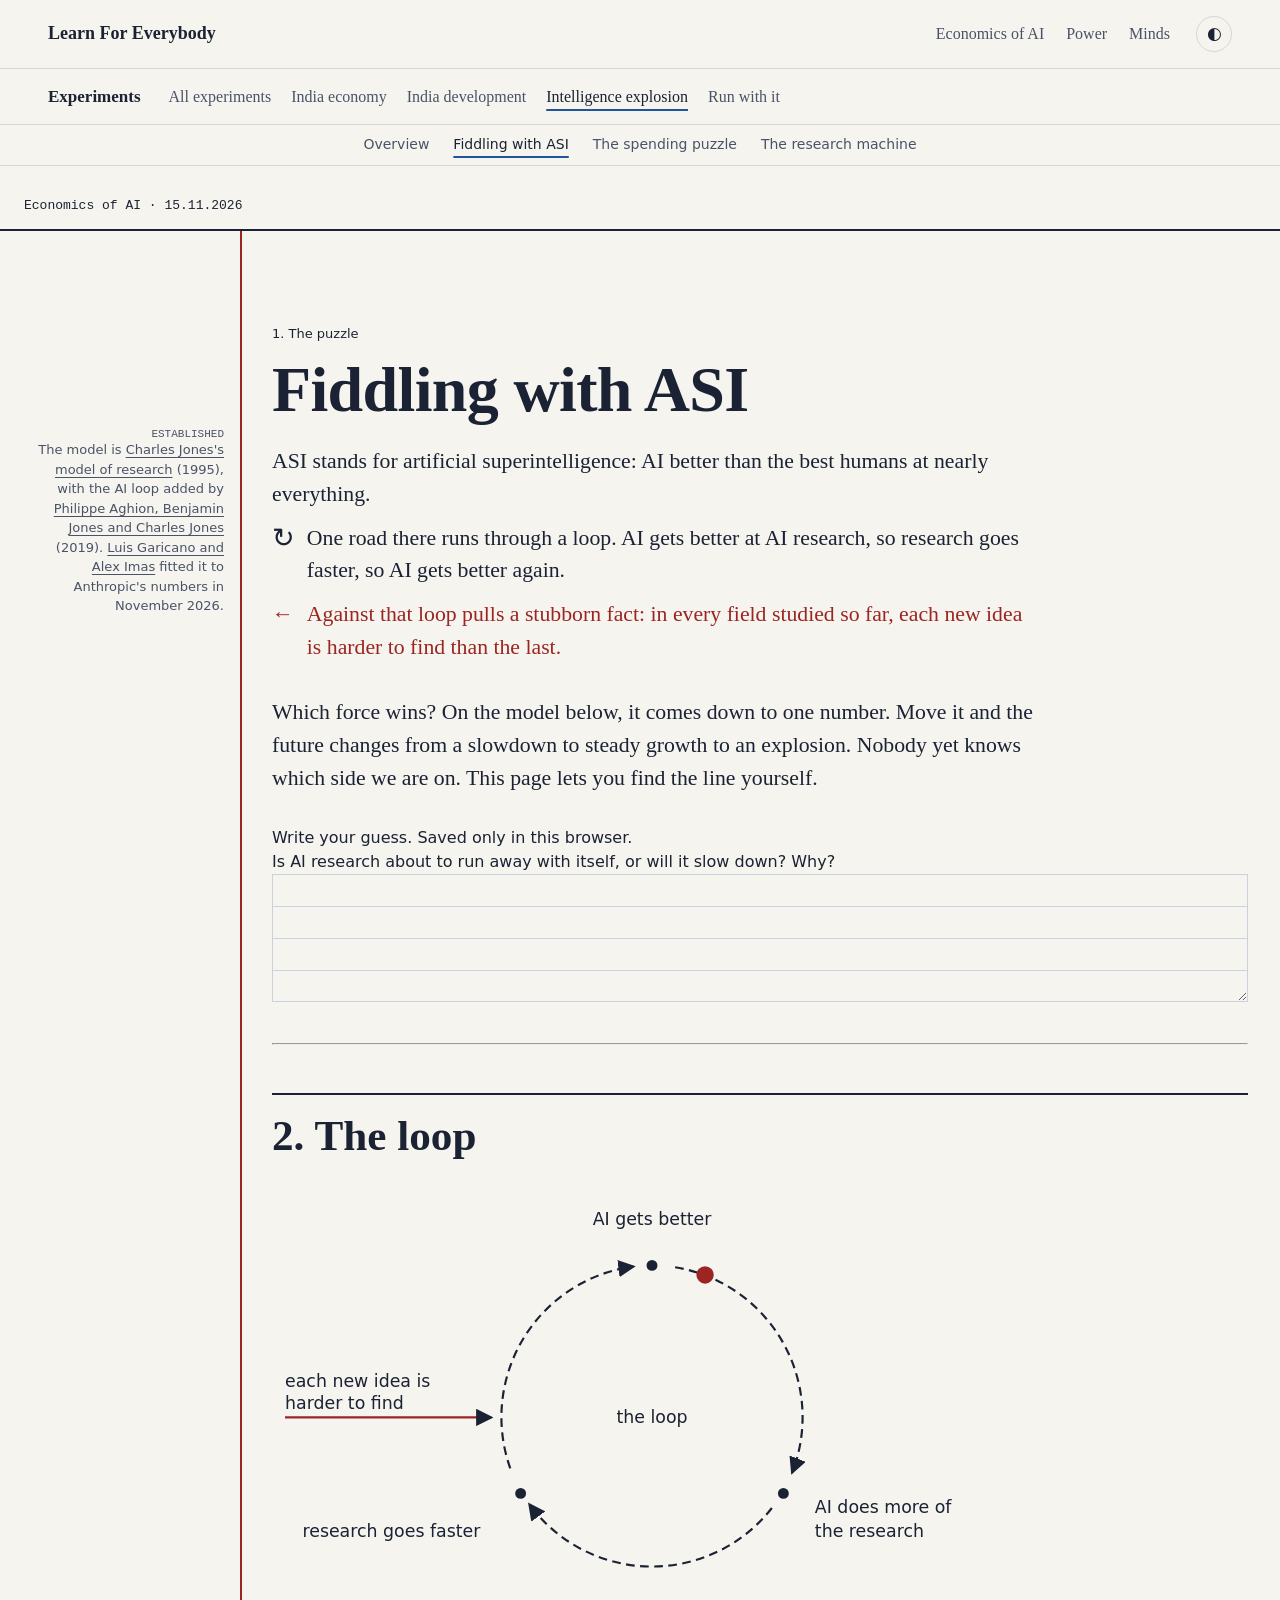
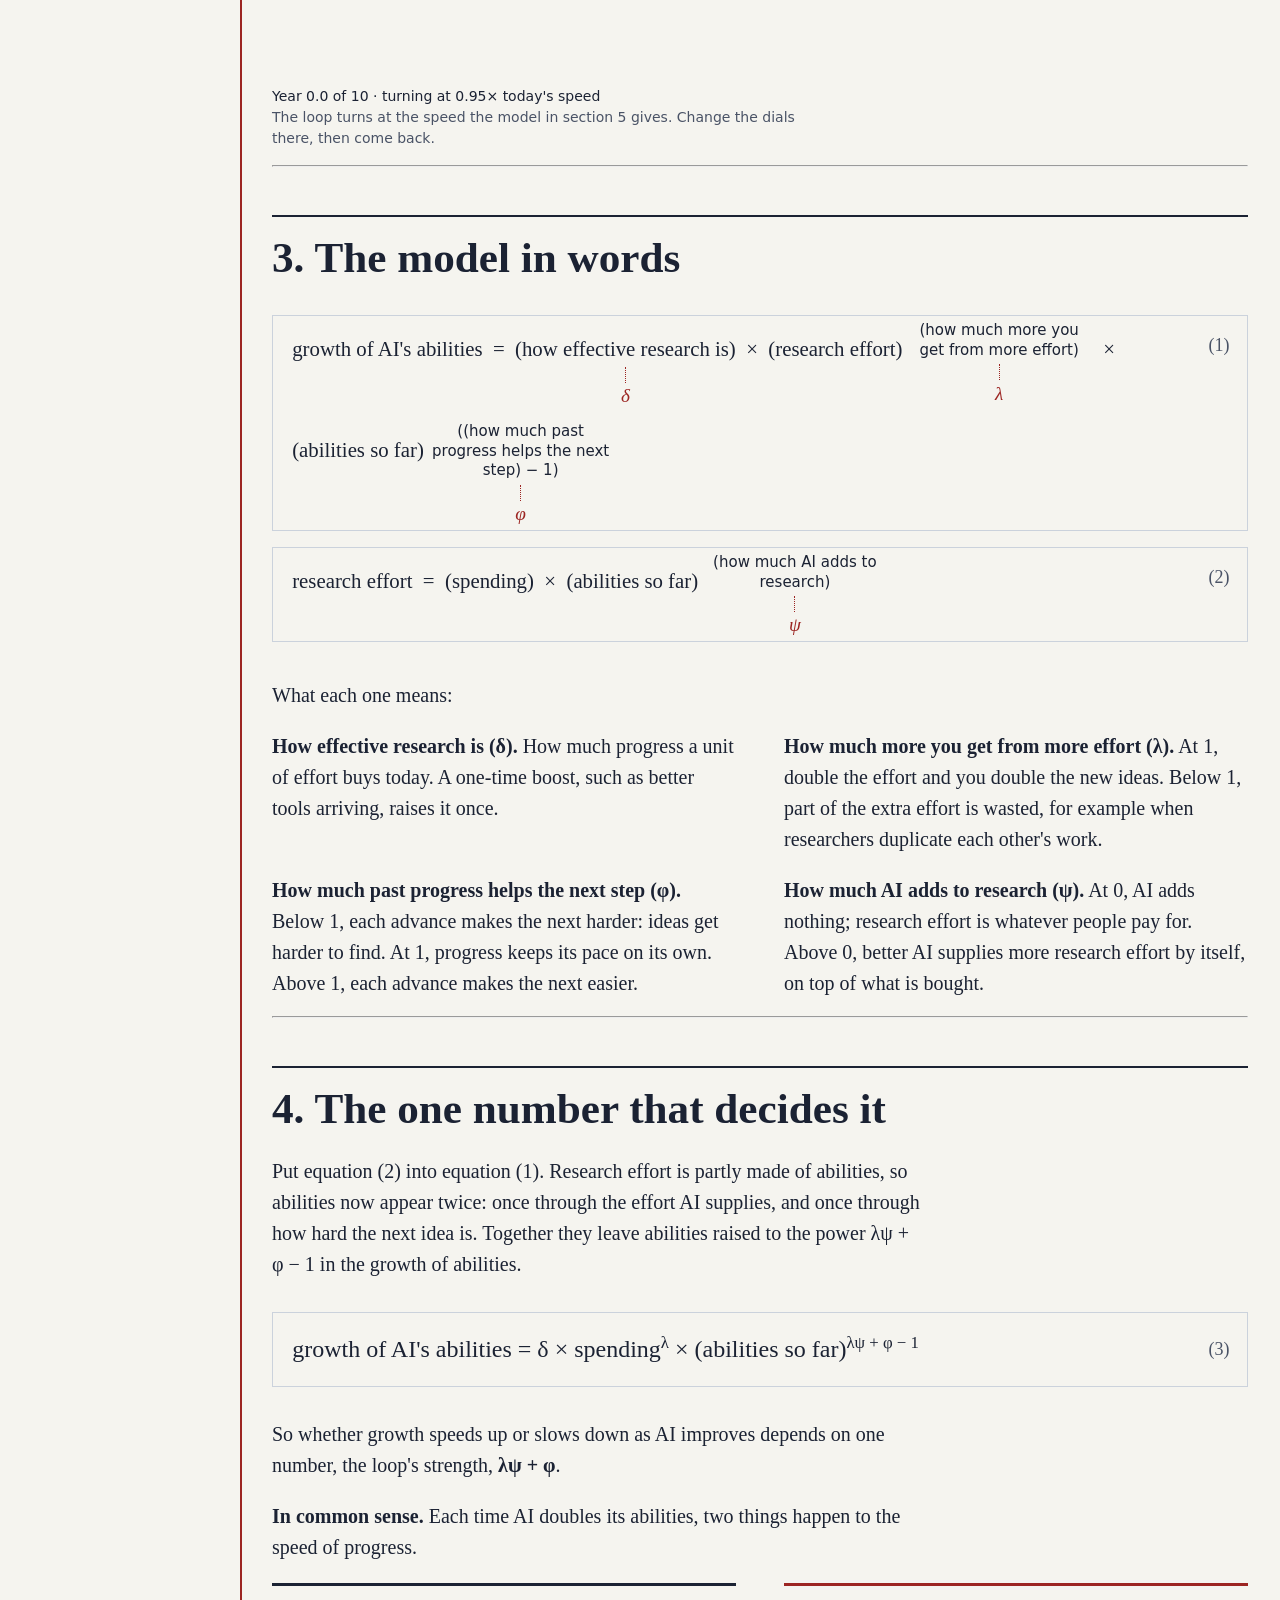
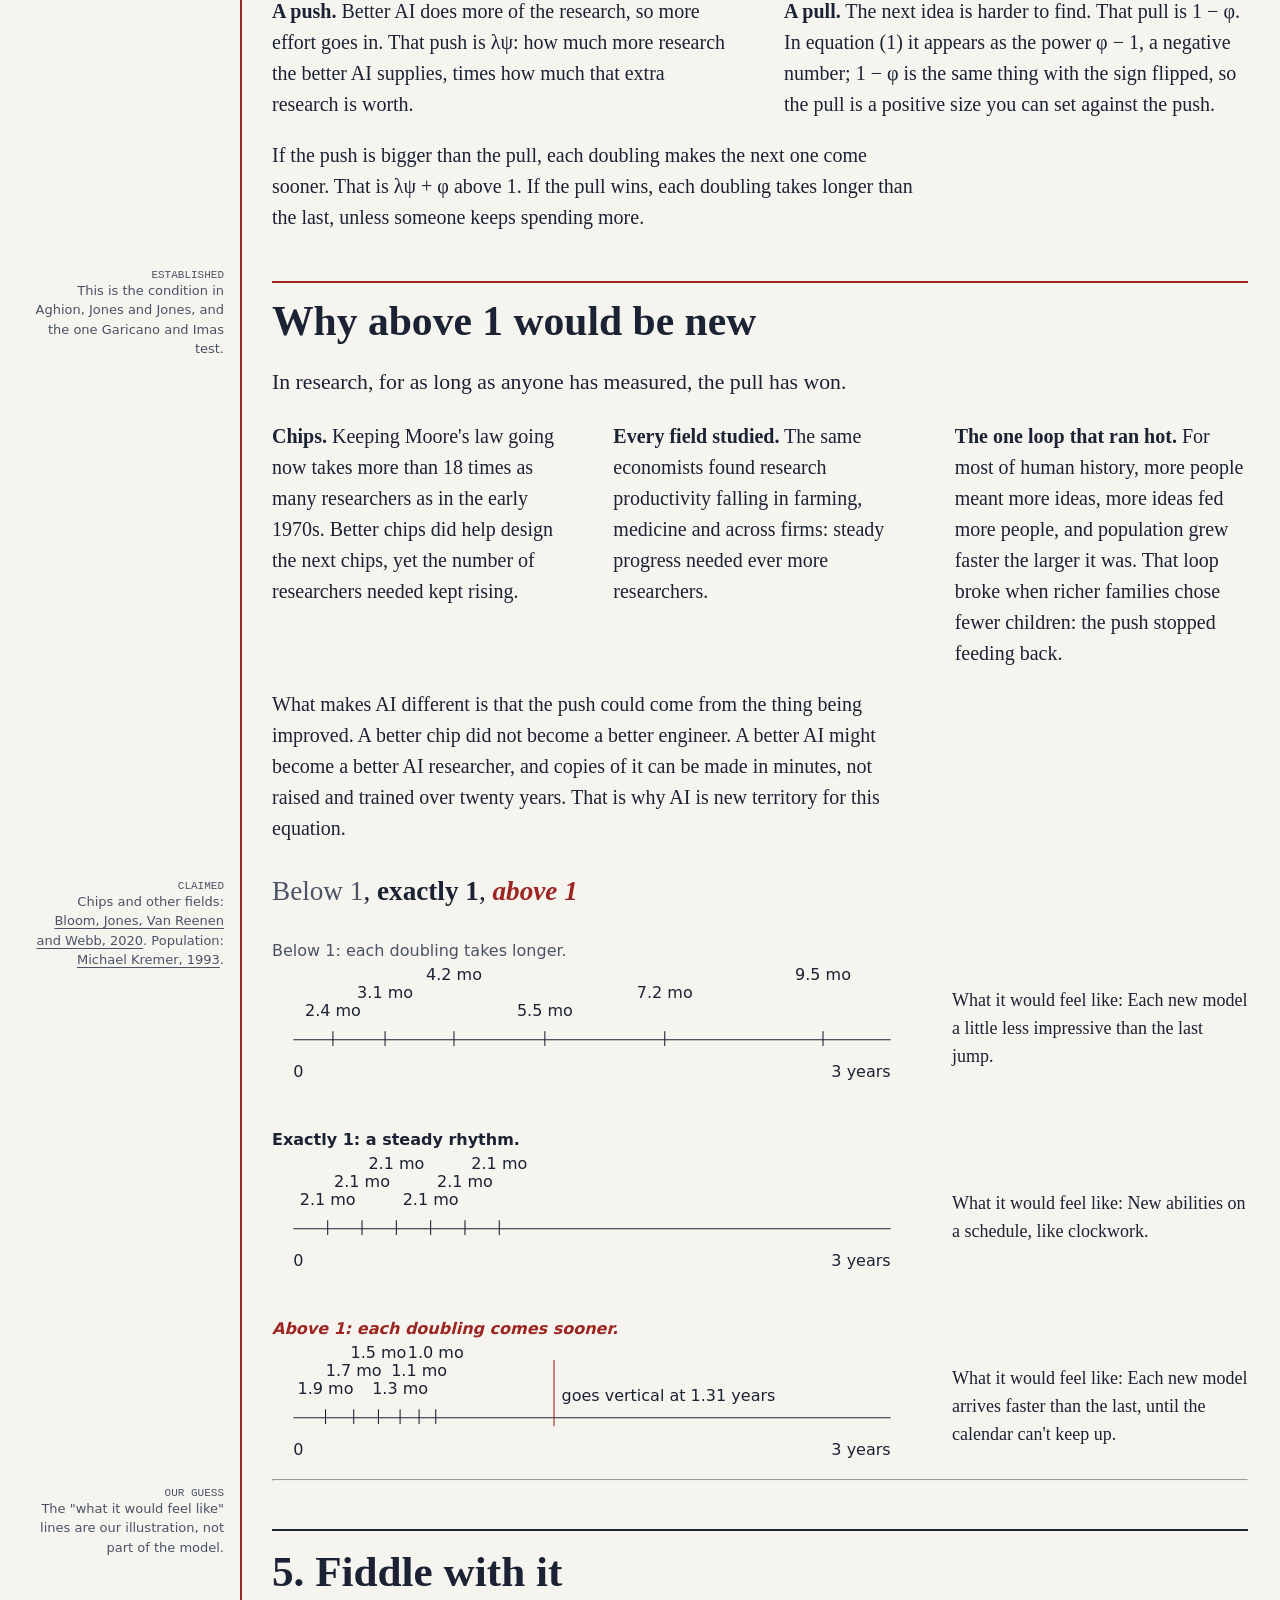
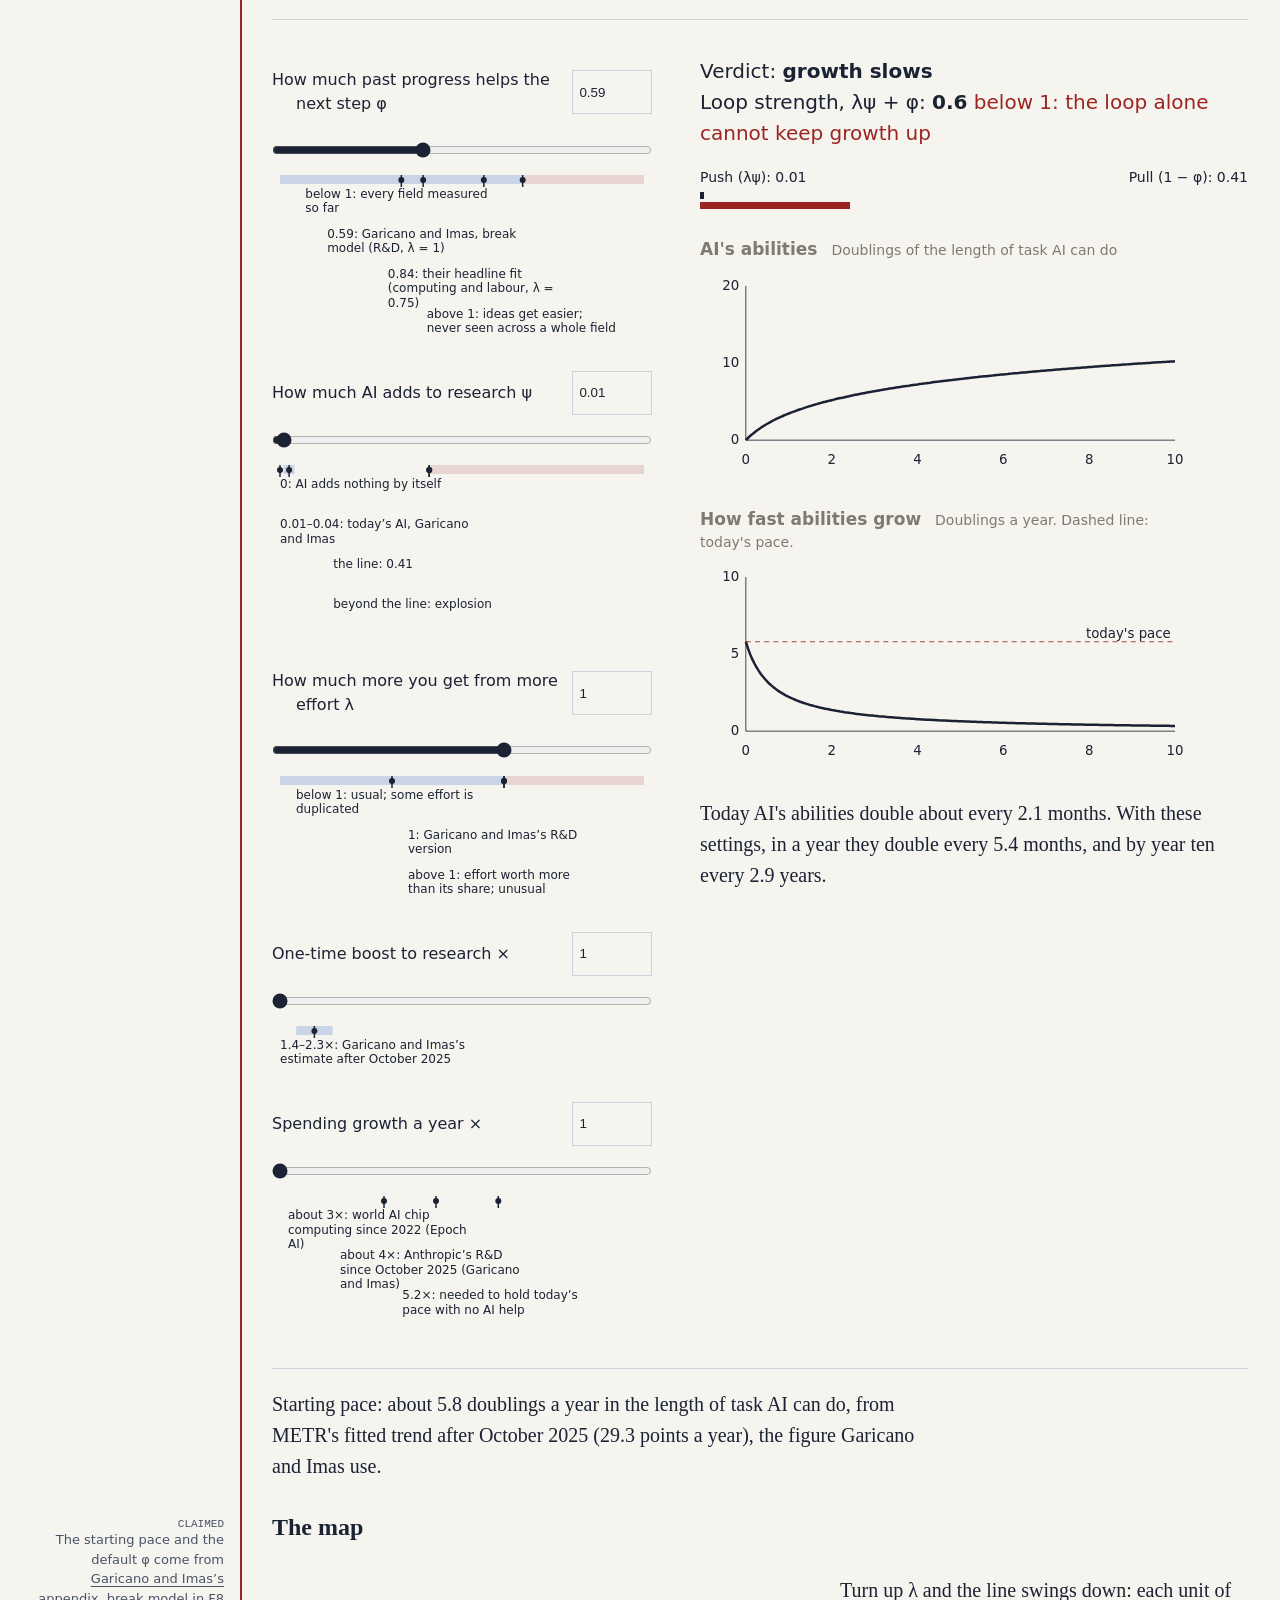
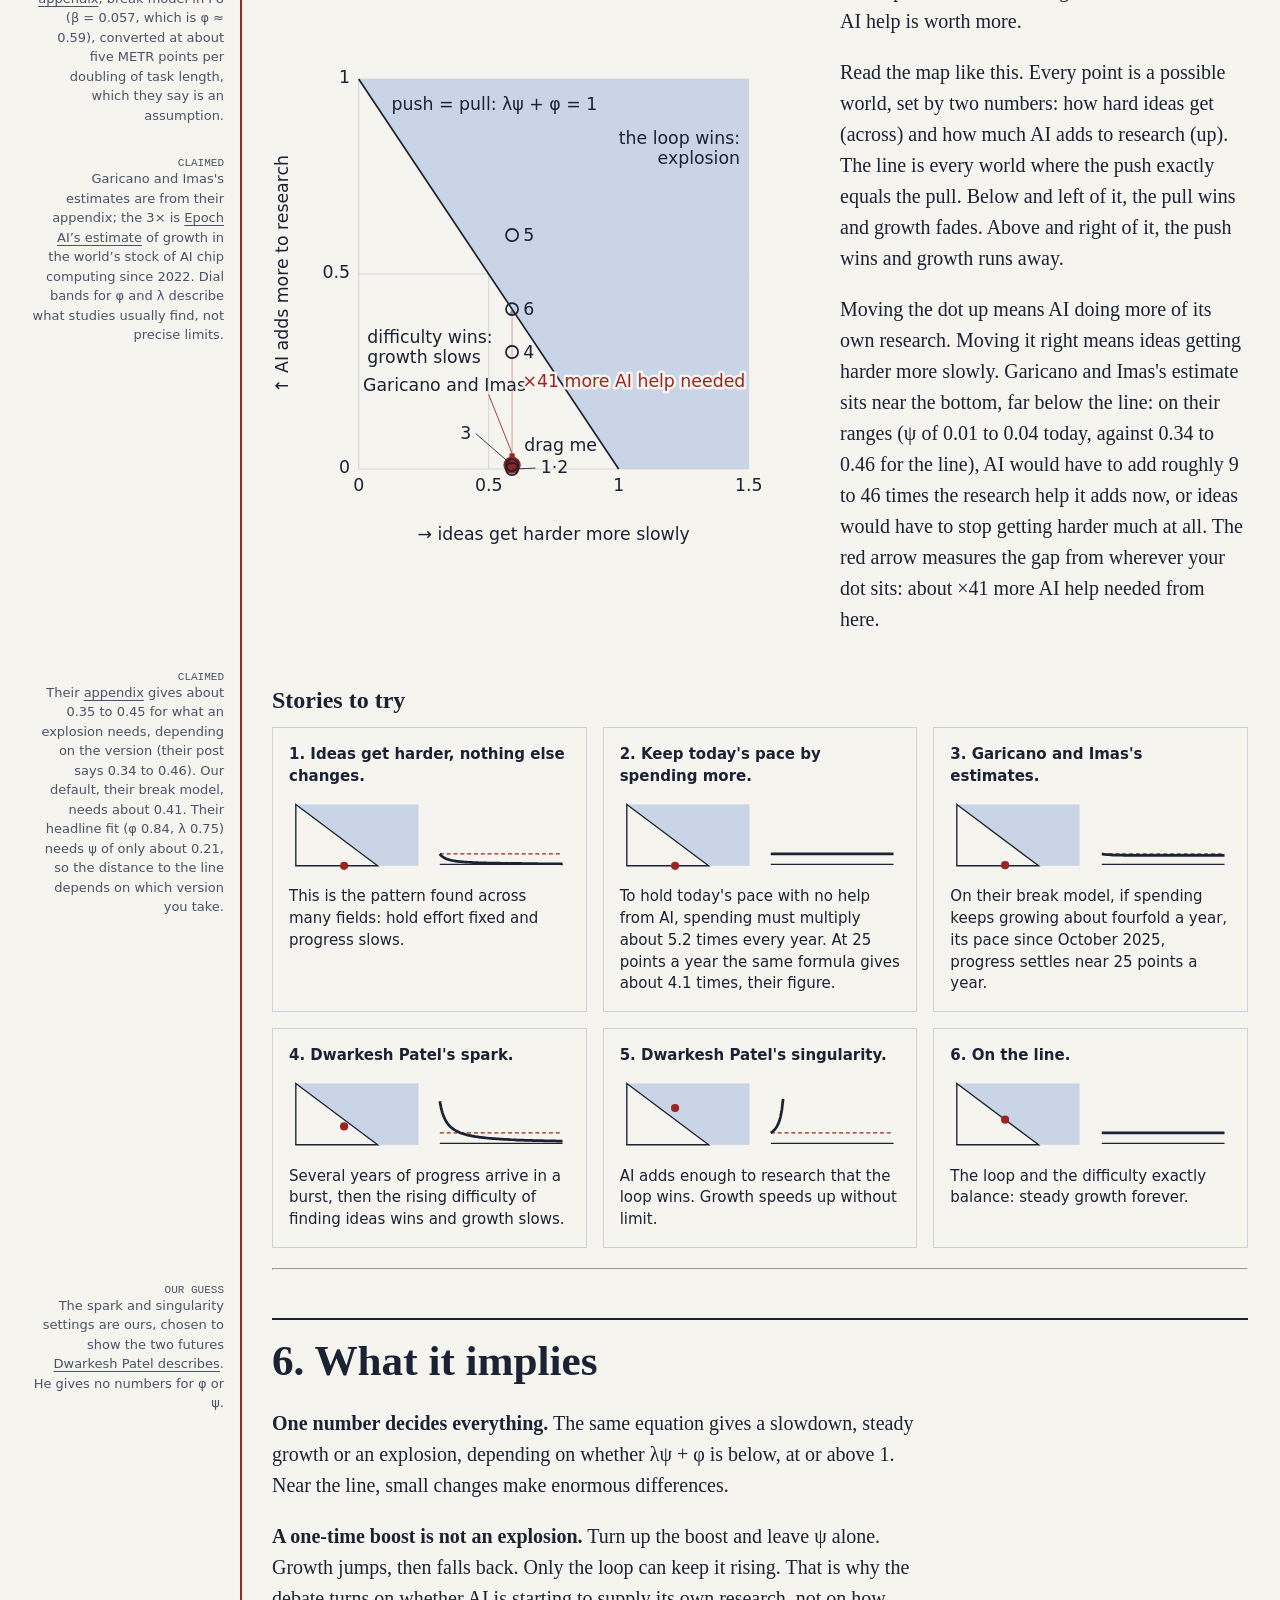
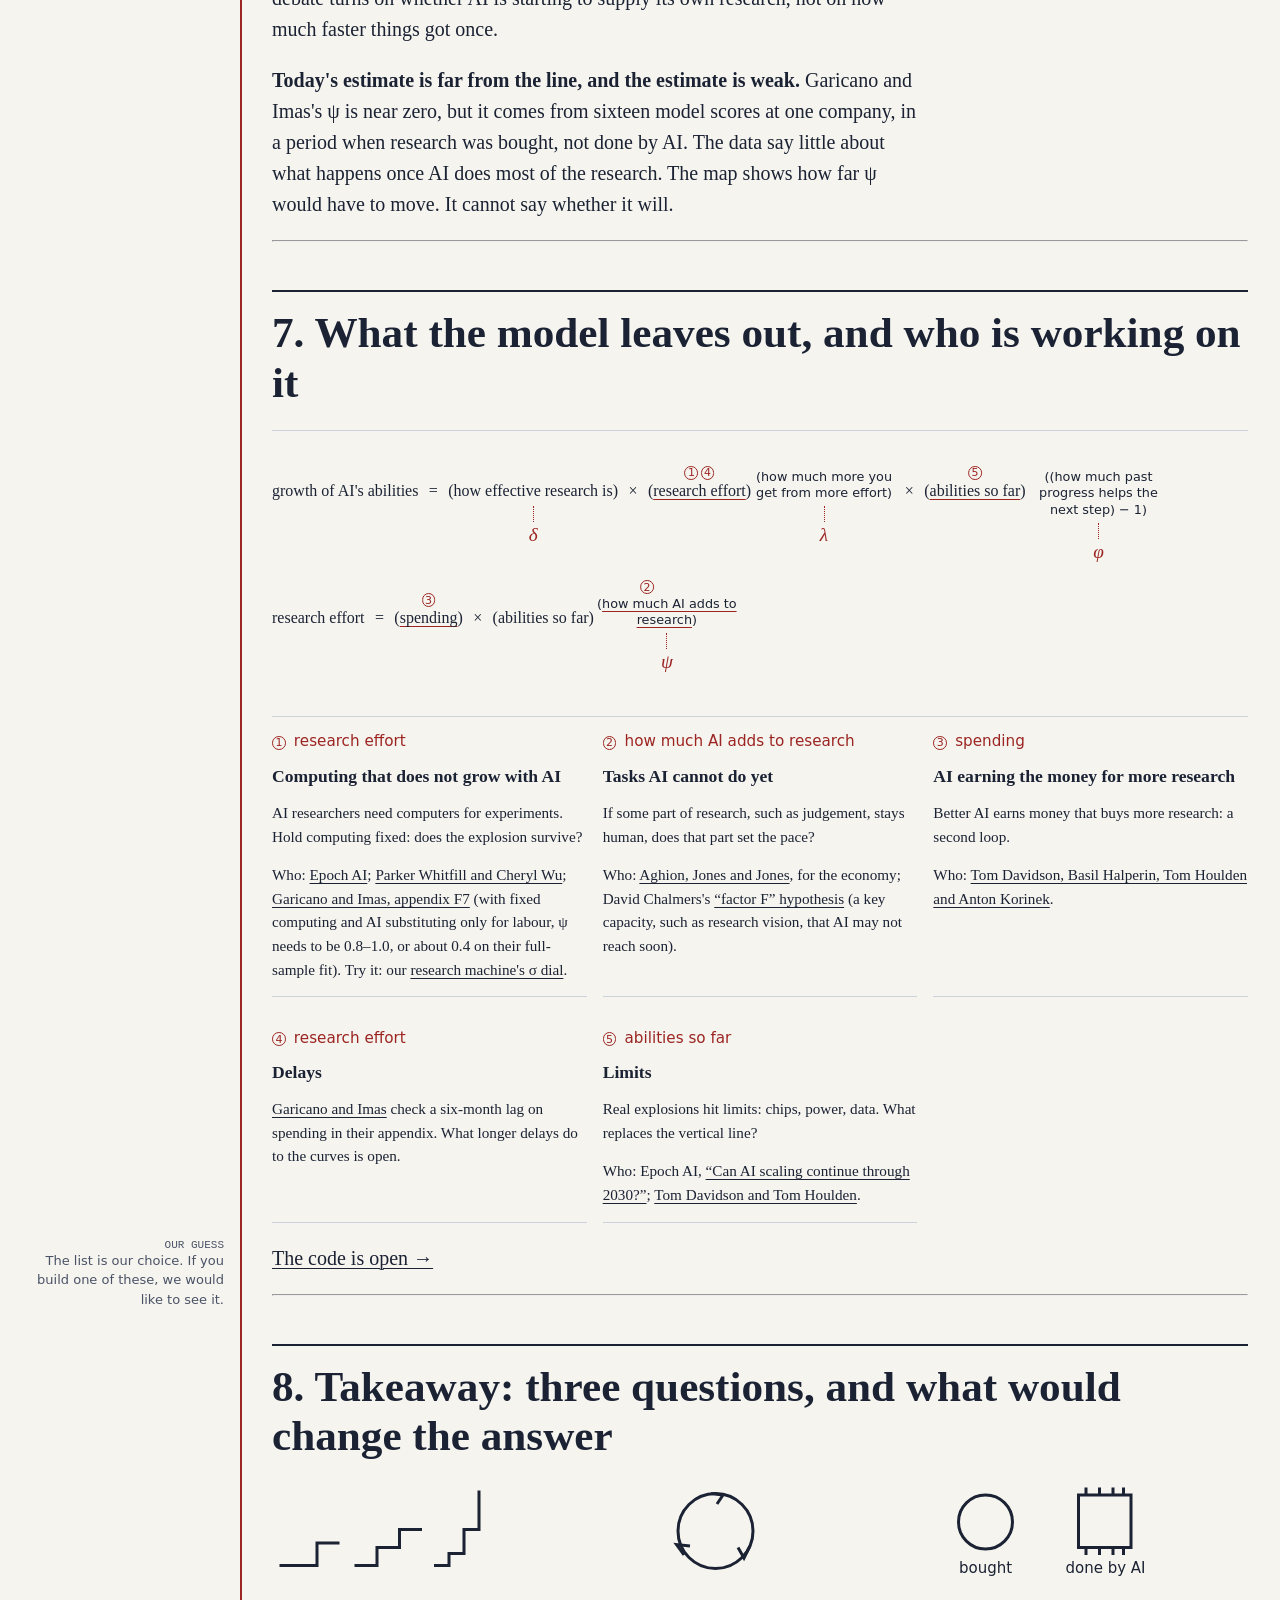
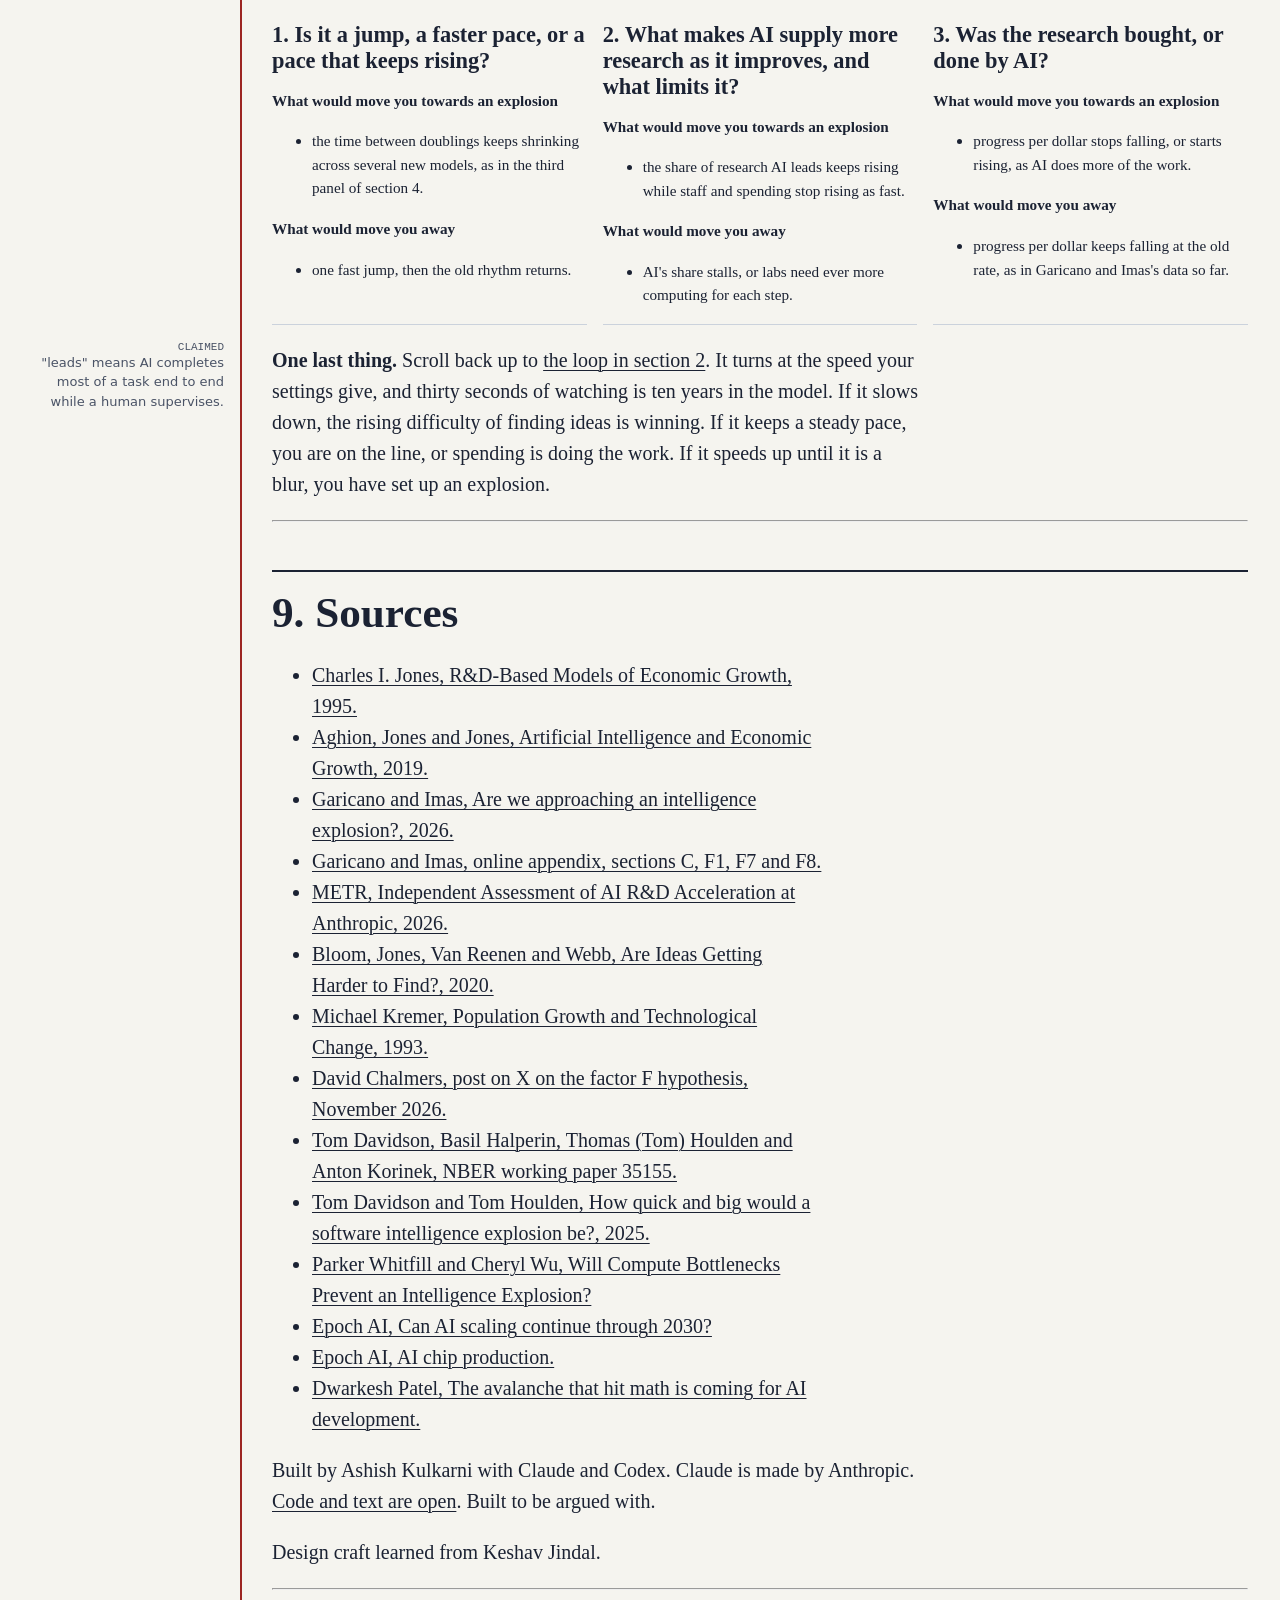
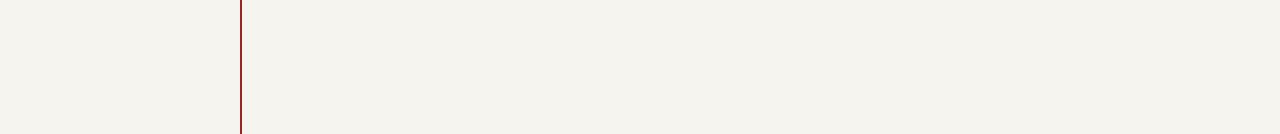
==== commit 3801fd52: "Say 'difficulty wins', not 'ideas win', in maps and text Co-Authored-By: Claude Opus 5.5 <noreply@an" ====
--- a/site/experiments/fiddling-with-asi/index.html
+++ b/site/experiments/fiddling-with-asi/index.html
@@ -32,7 +32,7 @@
 <aside class="note"><strong>CLAIMED</strong> The starting pace and the default φ come from <a href="https://www.dropbox.com/scl/fi/jz1zaj2fk741g2len97q9/Online-Appendix-to-Garicano-and-Imas-AI-ideas-getting-harder-to-find.pdf?rlkey=narofum32aiq105vrcwcx92vy&amp;dl=0">Garicano and Imas’s appendix</a>, break model in F8 (β = 0.057, which is φ ≈ 0.59), converted at about five METR points per doubling of task length, which they say is an assumption. </aside>
 
 <aside class="note"><strong>CLAIMED</strong> Garicano and Imas's estimates are from their appendix; the 3× is <a href="https://epoch.ai/data-insights/ai-chip-production">Epoch AI’s estimate</a> of growth in the world’s stock of AI chip computing since 2022. Dial bands for φ and λ describe what studies usually find, not precise limits.</aside><h3>The map</h3>
-<div class="map-row" id="the-map"><figure class="map-figure"><svg id="map" viewBox="0 0 600 600" role="group" aria-label="Map of phi and psi"><rect x="100" y="45" width="450" height="450" fill="var(--ruling)"/><path id="map-slow" fill="var(--paper)" d="M100 495 L400 495 L100 45 Z"/><g id="map-grid"></g><path id="map-line" stroke="currentColor" stroke-width="2" fill="none" d="M100 45 L400 495"/><text x="110" y="350" class="region">ideas win:</text><text x="110" y="373" class="region">growth slows</text><text x="365" y="140" class="region">AI wins: explosion</text><line x1="277" y1="477" x2="277" y2="490.5" stroke="var(--red)" stroke-width="6"/><path d="M250 409 L277 477" stroke="var(--red)" fill="none"/><text x="105" y="405" class="estimate-label">Garicano and Imas</text><line id="needed-arrow" x1="277" y1="490.5" x2="277" y2="310.5" stroke="var(--red)" opacity=".45" marker-end="url(#arrow)"/><text id="needed-label" x="285" y="262">about ×41 more AI help needed from here</text><text id="line-label" x="138" y="81">push = pull: λψ + φ = 1</text><circle id="map-dot" cx="277" cy="490.5" r="10" fill="var(--red)" tabindex="0" role="button" aria-label="φ 0.59, ψ 0.01; about ×41 more AI help needed from here. Use arrow keys to move."/><g id="map-presets"></g><text id="drag-hint" x="285" y="470">drag me</text><text x="325" y="577" text-anchor="middle">→ ideas get harder more slowly</text><text x="18" y="270" text-anchor="middle" transform="rotate(-90 18 270)">↑ AI adds more to research</text></svg></figure><div class="map-text">
+<div class="map-row" id="the-map"><figure class="map-figure"><svg id="map" viewBox="0 0 600 600" role="group" aria-label="Map of phi and psi"><rect x="100" y="45" width="450" height="450" fill="var(--ruling)"/><path id="map-slow" fill="var(--paper)" d="M100 495 L400 495 L100 45 Z"/><g id="map-grid"></g><path id="map-line" stroke="currentColor" stroke-width="2" fill="none" d="M100 45 L400 495"/><text x="110" y="350" class="region">difficulty wins:</text><text x="110" y="373" class="region">growth slows</text><text x="540" y="120" class="region" text-anchor="end">the loop wins:</text><text x="540" y="143" class="region" text-anchor="end">explosion</text><line x1="277" y1="477" x2="277" y2="490.5" stroke="var(--red)" stroke-width="6"/><path d="M250 409 L277 477" stroke="var(--red)" fill="none"/><text x="105" y="405" class="estimate-label">Garicano and Imas</text><line id="needed-arrow" x1="277" y1="490.5" x2="277" y2="310.5" stroke="var(--red)" opacity=".45" marker-end="url(#arrow)"/><text id="needed-label" x="285" y="262">about ×41 more AI help needed from here</text><text id="line-label" x="138" y="81">push = pull: λψ + φ = 1</text><circle id="map-dot" cx="277" cy="490.5" r="10" fill="var(--red)" tabindex="0" role="button" aria-label="φ 0.59, ψ 0.01; about ×41 more AI help needed from here. Use arrow keys to move."/><g id="map-presets"></g><text id="drag-hint" x="285" y="470">drag me</text><text x="325" y="577" text-anchor="middle">→ ideas get harder more slowly</text><text x="18" y="270" text-anchor="middle" transform="rotate(-90 18 270)">↑ AI adds more to research</text></svg></figure><div class="map-text">
 
 <p>Turn up λ and the line swings down: each unit of AI help is worth more.</p><p>Read the map like this. Every point is a possible world, set by two numbers: how hard ideas get (across) and how much AI adds to research (up). The line is every world where the push exactly equals the pull. Below and left of it, the pull wins and growth fades. Above and right of it, the push wins and growth runs away.</p><p>Moving the dot up means AI doing more of its own research. Moving it right means ideas getting harder more slowly. Garicano and Imas's estimate sits near the bottom, far below the line: on their ranges (ψ of 0.01 to 0.04 today, against 0.34 to 0.46 for the line), AI would have to add roughly <span data-derived="gi-low">9</span> to <span data-derived="gi-high">46</span> times the research help it adds now, or ideas would have to stop getting harder much at all. The red arrow measures the gap from wherever your dot sits: <span id="map-multiple">about ×41 more AI help needed from here</span>.</p></div></div><aside class="note"><strong>CLAIMED</strong> Their <a href="https://www.dropbox.com/scl/fi/jz1zaj2fk741g2len97q9/Online-Appendix-to-Garicano-and-Imas-AI-ideas-getting-harder-to-find.pdf?rlkey=narofum32aiq105vrcwcx92vy&amp;dl=0">appendix</a> gives about 0.35 to 0.45 for what an explosion needs, depending on the version (their post says 0.34 to 0.46). Our default, their break model, needs about <span data-derived="needed">0.41</span>. Their headline fit (φ 0.84, λ 0.75) needs ψ of only about <span data-derived="headline">0.21</span>, so the distance to the line depends on which version you take.</aside>
 
@@ -41,7 +41,7 @@
 <button type="button" class="story" data-preset="0" aria-pressed="false"><strong>1. Ideas get harder, nothing else changes.</strong><span class="story-figures"><svg viewBox="0 0 100 56" role="img" aria-label="Story 1 position on the map"><rect x="5" y="4" width="90" height="45" fill="var(--ruling)"/><path d="M5 4 L65 49 H5 Z" fill="var(--paper)" stroke="currentColor"/><circle cx="40.4" cy="49" r="3" fill="var(--red)"/></svg><svg viewBox="0 0 100 56" role="img" aria-label="Growth rate over ten years; dashed line is today's pace"><path d="M5 48 H95" fill="none" stroke="currentColor"/><path d="M5 40.3 H95" fill="none" stroke="var(--red)" stroke-dasharray="3 2"/><polyline points="5.0,40.3 5.9,41.4 6.8,42.2 7.7,42.8 8.6,43.3 9.5,43.8 10.4,44.1 11.3,44.4 12.2,44.7 13.1,44.9 14.0,45.1 14.9,45.3 15.8,45.4 16.7,45.5 17.6,45.7 18.5,45.8 19.4,45.9 20.3,46.0 21.2,46.1 22.1,46.1 23.0,46.2 23.9,46.3 24.8,46.3 25.7,46.4 26.6,46.4 27.5,46.5 28.4,46.5 29.3,46.6 30.2,46.6 31.1,46.7 32.0,46.7 32.9,46.7 33.8,46.8 34.7,46.8 35.6,46.8 36.5,46.9 37.4,46.9 38.3,46.9 39.2,46.9 40.1,47.0 41.0,47.0 41.9,47.0 42.8,47.0 43.7,47.0 44.6,47.1 45.5,47.1 46.4,47.1 47.3,47.1 48.2,47.1 49.1,47.1 50.0,47.2 50.9,47.2 51.8,47.2 52.7,47.2 53.6,47.2 54.5,47.2 55.4,47.2 56.3,47.3 57.2,47.3 58.1,47.3 59.0,47.3 59.9,47.3 60.8,47.3 61.7,47.3 62.6,47.3 63.5,47.3 64.4,47.3 65.3,47.4 66.2,47.4 67.1,47.4 68.0,47.4 68.9,47.4 69.8,47.4 70.7,47.4 71.6,47.4 72.5,47.4 73.4,47.4 74.3,47.4 75.2,47.4 76.1,47.4 77.0,47.5 77.9,47.5 78.8,47.5 79.7,47.5 80.6,47.5 81.5,47.5 82.4,47.5 83.3,47.5 84.2,47.5 85.1,47.5 86.0,47.5 86.9,47.5 87.8,47.5 88.7,47.5 89.6,47.5 90.5,47.5 91.4,47.5 92.3,47.5 93.2,47.5 94.1,47.6 95.0,47.6" fill="none" stroke="currentColor" stroke-width="2"/></svg></span><span>This is the pattern found across many fields: hold effort fixed and progress slows.</span></button>
 <button type="button" class="story" data-preset="1" aria-pressed="false"><strong>2. Keep today's pace by spending more.</strong><span class="story-figures"><svg viewBox="0 0 100 56" role="img" aria-label="Story 2 position on the map"><rect x="5" y="4" width="90" height="45" fill="var(--ruling)"/><path d="M5 4 L65 49 H5 Z" fill="var(--paper)" stroke="currentColor"/><circle cx="40.4" cy="49" r="3" fill="var(--red)"/></svg><svg viewBox="0 0 100 56" role="img" aria-label="Growth rate over ten years; dashed line is today's pace"><path d="M5 48 H95" fill="none" stroke="currentColor"/><path d="M5 40.3 H95" fill="none" stroke="var(--red)" stroke-dasharray="3 2"/><polyline points="5.0,40.3 5.9,40.3 6.8,40.3 7.7,40.3 8.6,40.3 9.5,40.3 10.4,40.3 11.3,40.3 12.2,40.3 13.1,40.3 14.0,40.3 14.9,40.3 15.8,40.3 16.7,40.3 17.6,40.3 18.5,40.3 19.4,40.3 20.3,40.3 21.2,40.3 22.1,40.3 23.0,40.3 23.9,40.3 24.8,40.3 25.7,40.3 26.6,40.3 27.5,40.3 28.4,40.3 29.3,40.3 30.2,40.3 31.1,40.3 32.0,40.3 32.9,40.3 33.8,40.3 34.7,40.3 35.6,40.3 36.5,40.3 37.4,40.3 38.3,40.3 39.2,40.3 40.1,40.3 41.0,40.3 41.9,40.3 42.8,40.3 43.7,40.3 44.6,40.3 45.5,40.3 46.4,40.3 47.3,40.3 48.2,40.3 49.1,40.3 50.0,40.3 50.9,40.3 51.8,40.3 52.7,40.3 53.6,40.3 54.5,40.3 55.4,40.3 56.3,40.3 57.2,40.3 58.1,40.3 59.0,40.3 59.9,40.3 60.8,40.3 61.7,40.3 62.6,40.3 63.5,40.3 64.4,40.3 65.3,40.3 66.2,40.3 67.1,40.3 68.0,40.3 68.9,40.3 69.8,40.3 70.7,40.3 71.6,40.3 72.5,40.3 73.4,40.3 74.3,40.3 75.2,40.3 76.1,40.3 77.0,40.3 77.9,40.3 78.8,40.3 79.7,40.3 80.6,40.3 81.5,40.3 82.4,40.3 83.3,40.3 84.2,40.3 85.1,40.3 86.0,40.3 86.9,40.3 87.8,40.3 88.7,40.3 89.6,40.3 90.5,40.3 91.4,40.3 92.3,40.3 93.2,40.3 94.1,40.3 95.0,40.3" fill="none" stroke="currentColor" stroke-width="2"/></svg></span><span>To hold today's pace with no help from AI, spending must multiply about 5.2 times every year. At 25 points a year the same formula gives about 4.1 times, their figure.</span></button>
 <button type="button" class="story" data-preset="2" aria-pressed="false"><strong>3. Garicano and Imas's estimates.</strong><span class="story-figures"><svg viewBox="0 0 100 56" role="img" aria-label="Story 3 position on the map"><rect x="5" y="4" width="90" height="45" fill="var(--ruling)"/><path d="M5 4 L65 49 H5 Z" fill="var(--paper)" stroke="currentColor"/><circle cx="40.4" cy="48.55" r="3" fill="var(--red)"/></svg><svg viewBox="0 0 100 56" role="img" aria-label="Growth rate over ten years; dashed line is today's pace"><path d="M5 48 H95" fill="none" stroke="currentColor"/><path d="M5 40.3 H95" fill="none" stroke="var(--red)" stroke-dasharray="3 2"/><polyline points="5.0,40.3 5.9,40.4 6.8,40.6 7.7,40.7 8.6,40.8 9.5,40.8 10.4,40.9 11.3,41.0 12.2,41.0 13.1,41.1 14.0,41.1 14.9,41.1 15.8,41.2 16.7,41.2 17.6,41.2 18.5,41.2 19.4,41.2 20.3,41.2 21.2,41.3 22.1,41.3 23.0,41.3 23.9,41.3 24.8,41.3 25.7,41.3 26.6,41.3 27.5,41.3 28.4,41.3 29.3,41.3 30.2,41.3 31.1,41.3 32.0,41.3 32.9,41.3 33.8,41.3 34.7,41.3 35.6,41.3 36.5,41.3 37.4,41.3 38.3,41.3 39.2,41.3 40.1,41.3 41.0,41.3 41.9,41.3 42.8,41.3 43.7,41.3 44.6,41.3 45.5,41.3 46.4,41.3 47.3,41.3 48.2,41.3 49.1,41.3 50.0,41.3 50.9,41.3 51.8,41.3 52.7,41.3 53.6,41.3 54.5,41.3 55.4,41.3 56.3,41.3 57.2,41.3 58.1,41.3 59.0,41.3 59.9,41.3 60.8,41.3 61.7,41.3 62.6,41.3 63.5,41.3 64.4,41.3 65.3,41.3 66.2,41.3 67.1,41.3 68.0,41.3 68.9,41.3 69.8,41.3 70.7,41.3 71.6,41.3 72.5,41.3 73.4,41.3 74.3,41.3 75.2,41.3 76.1,41.3 77.0,41.3 77.9,41.3 78.8,41.3 79.7,41.3 80.6,41.3 81.5,41.3 82.4,41.3 83.3,41.3 84.2,41.3 85.1,41.3 86.0,41.3 86.9,41.3 87.8,41.3 88.7,41.3 89.6,41.3 90.5,41.3 91.4,41.3 92.3,41.3 93.2,41.3 94.1,41.3 95.0,41.3" fill="none" stroke="currentColor" stroke-width="2"/></svg></span><span>On their break model, if spending keeps growing about fourfold a year, its pace since October 2025, progress settles near 25 points a year.</span></button>
-<button type="button" class="story" data-preset="3" aria-pressed="false"><strong>4. Dwarkesh Patel's spark.</strong><span class="story-figures"><svg viewBox="0 0 100 56" role="img" aria-label="Story 4 position on the map"><rect x="5" y="4" width="90" height="45" fill="var(--ruling)"/><path d="M5 4 L65 49 H5 Z" fill="var(--paper)" stroke="currentColor"/><circle cx="40.4" cy="35.5" r="3" fill="var(--red)"/></svg><svg viewBox="0 0 100 56" role="img" aria-label="Growth rate over ten years; dashed line is today's pace"><path d="M5 48 H95" fill="none" stroke="currentColor"/><path d="M5 40.3 H95" fill="none" stroke="var(--red)" stroke-dasharray="3 2"/><polyline points="5.0,17.1 5.9,21.7 6.8,25.2 7.7,27.8 8.6,29.9 9.5,31.6 10.4,33.0 11.3,34.2 12.2,35.2 13.1,36.1 14.0,36.8 14.9,37.5 15.8,38.1 16.7,38.6 17.6,39.1 18.5,39.5 19.4,39.9 20.3,40.3 21.2,40.6 22.1,40.9 23.0,41.2 23.9,41.4 24.8,41.7 25.7,41.9 26.6,42.1 27.5,42.3 28.4,42.5 29.3,42.6 30.2,42.8 31.1,43.0 32.0,43.1 32.9,43.2 33.8,43.4 34.7,43.5 35.6,43.6 36.5,43.7 37.4,43.8 38.3,43.9 39.2,44.0 40.1,44.1 41.0,44.2 41.9,44.3 42.8,44.3 43.7,44.4 44.6,44.5 45.5,44.5 46.4,44.6 47.3,44.7 48.2,44.7 49.1,44.8 50.0,44.9 50.9,44.9 51.8,45.0 52.7,45.0 53.6,45.1 54.5,45.1 55.4,45.2 56.3,45.2 57.2,45.3 58.1,45.3 59.0,45.3 59.9,45.4 60.8,45.4 61.7,45.5 62.6,45.5 63.5,45.5 64.4,45.6 65.3,45.6 66.2,45.6 67.1,45.7 68.0,45.7 68.9,45.7 69.8,45.7 70.7,45.8 71.6,45.8 72.5,45.8 73.4,45.9 74.3,45.9 75.2,45.9 76.1,45.9 77.0,46.0 77.9,46.0 78.8,46.0 79.7,46.0 80.6,46.0 81.5,46.1 82.4,46.1 83.3,46.1 84.2,46.1 85.1,46.2 86.0,46.2 86.9,46.2 87.8,46.2 88.7,46.2 89.6,46.2 90.5,46.3 91.4,46.3 92.3,46.3 93.2,46.3 94.1,46.3 95.0,46.3" fill="none" stroke="currentColor" stroke-width="2"/></svg></span><span>Several years of progress arrive in a burst, then ideas win and growth slows.</span></button>
+<button type="button" class="story" data-preset="3" aria-pressed="false"><strong>4. Dwarkesh Patel's spark.</strong><span class="story-figures"><svg viewBox="0 0 100 56" role="img" aria-label="Story 4 position on the map"><rect x="5" y="4" width="90" height="45" fill="var(--ruling)"/><path d="M5 4 L65 49 H5 Z" fill="var(--paper)" stroke="currentColor"/><circle cx="40.4" cy="35.5" r="3" fill="var(--red)"/></svg><svg viewBox="0 0 100 56" role="img" aria-label="Growth rate over ten years; dashed line is today's pace"><path d="M5 48 H95" fill="none" stroke="currentColor"/><path d="M5 40.3 H95" fill="none" stroke="var(--red)" stroke-dasharray="3 2"/><polyline points="5.0,17.1 5.9,21.7 6.8,25.2 7.7,27.8 8.6,29.9 9.5,31.6 10.4,33.0 11.3,34.2 12.2,35.2 13.1,36.1 14.0,36.8 14.9,37.5 15.8,38.1 16.7,38.6 17.6,39.1 18.5,39.5 19.4,39.9 20.3,40.3 21.2,40.6 22.1,40.9 23.0,41.2 23.9,41.4 24.8,41.7 25.7,41.9 26.6,42.1 27.5,42.3 28.4,42.5 29.3,42.6 30.2,42.8 31.1,43.0 32.0,43.1 32.9,43.2 33.8,43.4 34.7,43.5 35.6,43.6 36.5,43.7 37.4,43.8 38.3,43.9 39.2,44.0 40.1,44.1 41.0,44.2 41.9,44.3 42.8,44.3 43.7,44.4 44.6,44.5 45.5,44.5 46.4,44.6 47.3,44.7 48.2,44.7 49.1,44.8 50.0,44.9 50.9,44.9 51.8,45.0 52.7,45.0 53.6,45.1 54.5,45.1 55.4,45.2 56.3,45.2 57.2,45.3 58.1,45.3 59.0,45.3 59.9,45.4 60.8,45.4 61.7,45.5 62.6,45.5 63.5,45.5 64.4,45.6 65.3,45.6 66.2,45.6 67.1,45.7 68.0,45.7 68.9,45.7 69.8,45.7 70.7,45.8 71.6,45.8 72.5,45.8 73.4,45.9 74.3,45.9 75.2,45.9 76.1,45.9 77.0,46.0 77.9,46.0 78.8,46.0 79.7,46.0 80.6,46.0 81.5,46.1 82.4,46.1 83.3,46.1 84.2,46.1 85.1,46.2 86.0,46.2 86.9,46.2 87.8,46.2 88.7,46.2 89.6,46.2 90.5,46.3 91.4,46.3 92.3,46.3 93.2,46.3 94.1,46.3 95.0,46.3" fill="none" stroke="currentColor" stroke-width="2"/></svg></span><span>Several years of progress arrive in a burst, then the rising difficulty of finding ideas wins and growth slows.</span></button>
 <button type="button" class="story" data-preset="4" aria-pressed="false"><strong>5. Dwarkesh Patel's singularity.</strong><span class="story-figures"><svg viewBox="0 0 100 56" role="img" aria-label="Story 5 position on the map"><rect x="5" y="4" width="90" height="45" fill="var(--ruling)"/><path d="M5 4 L65 49 H5 Z" fill="var(--paper)" stroke="currentColor"/><circle cx="40.4" cy="22" r="3" fill="var(--red)"/></svg><svg viewBox="0 0 100 56" role="img" aria-label="Growth rate over ten years; dashed line is today's pace"><path d="M5 48 H95" fill="none" stroke="currentColor"/><path d="M5 40.3 H95" fill="none" stroke="var(--red)" stroke-dasharray="3 2"/><polyline points="5.0,40.3 5.9,39.6 6.8,38.9 7.7,38.0 8.6,36.9 9.5,35.5 10.4,33.7 11.3,31.4 12.2,28.1 13.1,23.3 14.0,15.3" fill="none" stroke="currentColor" stroke-width="2"/></svg></span><span>AI adds enough to research that the loop wins. Growth speeds up without limit.</span></button>
 <button type="button" class="story" data-preset="5" aria-pressed="false"><strong>6. On the line.</strong><span class="story-figures"><svg viewBox="0 0 100 56" role="img" aria-label="Story 6 position on the map"><rect x="5" y="4" width="90" height="45" fill="var(--ruling)"/><path d="M5 4 L65 49 H5 Z" fill="var(--paper)" stroke="currentColor"/><circle cx="40.4" cy="30.549999999999997" r="3" fill="var(--red)"/></svg><svg viewBox="0 0 100 56" role="img" aria-label="Growth rate over ten years; dashed line is today's pace"><path d="M5 48 H95" fill="none" stroke="currentColor"/><path d="M5 40.3 H95" fill="none" stroke="var(--red)" stroke-dasharray="3 2"/><polyline points="5.0,40.3 5.9,40.3 6.8,40.3 7.7,40.3 8.6,40.3 9.5,40.3 10.4,40.3 11.3,40.3 12.2,40.3 13.1,40.3 14.0,40.3 14.9,40.3 15.8,40.3 16.7,40.3 17.6,40.3 18.5,40.3 19.4,40.3 20.3,40.3 21.2,40.3 22.1,40.3 23.0,40.3 23.9,40.3 24.8,40.3 25.7,40.3 26.6,40.3 27.5,40.3 28.4,40.3 29.3,40.3 30.2,40.3 31.1,40.3 32.0,40.3 32.9,40.3 33.8,40.3 34.7,40.3 35.6,40.3 36.5,40.3 37.4,40.3 38.3,40.3 39.2,40.3 40.1,40.3 41.0,40.3 41.9,40.3 42.8,40.3 43.7,40.3 44.6,40.3 45.5,40.3 46.4,40.3 47.3,40.3 48.2,40.3 49.1,40.3 50.0,40.3 50.9,40.3 51.8,40.3 52.7,40.3 53.6,40.3 54.5,40.3 55.4,40.3 56.3,40.3 57.2,40.3 58.1,40.3 59.0,40.3 59.9,40.3 60.8,40.3 61.7,40.3 62.6,40.3 63.5,40.3 64.4,40.3 65.3,40.3 66.2,40.3 67.1,40.3 68.0,40.3 68.9,40.3 69.8,40.3 70.7,40.3 71.6,40.3 72.5,40.3 73.4,40.3 74.3,40.3 75.2,40.3 76.1,40.3 77.0,40.3 77.9,40.3 78.8,40.3 79.7,40.3 80.6,40.3 81.5,40.3 82.4,40.3 83.3,40.3 84.2,40.3 85.1,40.3 86.0,40.3 86.9,40.3 87.8,40.3 88.7,40.3 89.6,40.3 90.5,40.3 91.4,40.3 92.3,40.3 93.2,40.3 94.1,40.3 95.0,40.3" fill="none" stroke="currentColor" stroke-width="2"/></svg></span><span>The loop and the difficulty exactly balance: steady growth forever.</span></button>
 </div>
@@ -69,8 +69,8 @@
 <article><svg viewBox="0 0 150 65" aria-hidden="true"><path d="M5 55h25V40h15 M55 55h15V43h15V31h15 M108 55h10V47h10V31h10V5"/></svg><h3>1. Is it a jump, a faster pace, or a pace that keeps rising?</h3><p><strong>What would move you towards an explosion</strong></p><ul><li>the time between doublings keeps shrinking across several new models, as in the third panel of section 4.</li></ul><p><strong>What would move you away</strong></p><ul><li>one fast jump, then the old rhythm returns.</li></ul></article>
 <article><svg viewBox="0 0 150 65" aria-hidden="true"><circle cx="75" cy="32" r="25"/><path d="M72 7l8 1-4 6 M98 42l-4 8-4-7 M54 48l-5-7 9 1"/></svg><h3>2. What makes AI supply more research as it improves, and what limits it?</h3><p><strong>What would move you towards an explosion</strong></p><ul><li>the share of research AI leads keeps rising while staff and spending stop rising as fast.</li></ul><p><strong>What would move you away</strong></p><ul><li>AI's share stalls, or labs need ever more computing for each step.</li></ul></article>
 <article><svg viewBox="0 0 150 65" aria-hidden="true"><circle cx="35" cy="26" r="18"/><rect x="97" y="8" width="35" height="35"/><path d="M102 3v5m9-5v5m9-5v5m7-5v5M102 43v5m9-5v5m9-5v5m7-5v5"/><text x="35" y="60" text-anchor="middle">bought</text><text x="115" y="60" text-anchor="middle">done by AI</text></svg><h3>3. Was the research bought, or done by AI?</h3><p><strong>What would move you towards an explosion</strong></p><ul><li>progress per dollar stops falling, or starts rising, as AI does more of the work.</li></ul><p><strong>What would move you away</strong></p><ul><li>progress per dollar keeps falling at the old rate, as in Garicano and Imas's data so far.</li></ul></article>
-</div><aside class="note"><strong>CLAIMED</strong> "leads" means AI completes most of a task end to end while a human supervises.</aside><p id="loop-return"><strong>One last thing.</strong> Scroll back up to <a href="#the-loop">the loop in section 2</a>. It turns at the speed your settings give, and thirty seconds of watching is ten years in the model. If it slows down, ideas are winning. If it keeps a steady pace, you are on the line, or spending is doing the work. If it speeds up until it is a blur, you have set up an explosion.</p><hr>
+</div><aside class="note"><strong>CLAIMED</strong> "leads" means AI completes most of a task end to end while a human supervises.</aside><p id="loop-return"><strong>One last thing.</strong> Scroll back up to <a href="#the-loop">the loop in section 2</a>. It turns at the speed your settings give, and thirty seconds of watching is ten years in the model. If it slows down, the rising difficulty of finding ideas is winning. If it keeps a steady pace, you are on the line, or spending is doing the work. If it speeds up until it is a blur, you have set up an explosion.</p><hr>
 </section><section><h2>9. Sources</h2><ul><li><a href="https://doi.org/10.1086/262002">Charles I. Jones, R&amp;D-Based Models of Economic Growth, 1995.</a></li><li><a href="https://www.nber.org/papers/w23928">Aghion, Jones and Jones, Artificial Intelligence and Economic Growth, 2019.</a></li><li><a href="https://www.siliconcontinent.com/p/are-we-approaching-an-intelligence">Garicano and Imas, Are we approaching an intelligence explosion?, 2026.</a></li><li><a href="https://www.dropbox.com/scl/fi/jz1zaj2fk741g2len97q9/Online-Appendix-to-Garicano-and-Imas-AI-ideas-getting-harder-to-find.pdf?rlkey=narofum32aiq105vrcwcx92vy&amp;dl=0">Garicano and Imas, online appendix, sections C, F1, F7 and F8.</a></li><li><a href="https://metr.org/blog/2026-11-05-anthropic-ai-rd-acceleration-assessment/">METR, Independent Assessment of AI R&amp;D Acceleration at Anthropic, 2026.</a></li><li><a href="https://doi.org/10.1257/aer.20180338">Bloom, Jones, Van Reenen and Webb, Are Ideas Getting Harder to Find?, 2020.</a></li><li><a href="https://doi.org/10.2307/2118405">Michael Kremer, Population Growth and Technological Change, 1993.</a></li><li><a href="https://x.com/davidchalmers42/status/2120551211195642338">David Chalmers, post on X on the factor F hypothesis, November 2026.</a></li><li><a href="https://www.nber.org/papers/w35155">Tom Davidson, Basil Halperin, Thomas (Tom) Houlden and Anton Korinek, NBER working paper 35155.</a></li><li><a href="https://www.forethought.org/research/how-quick-and-big-would-a-software-intelligence-explosion-be">Tom Davidson and Tom Houlden, How quick and big would a software intelligence explosion be?, 2025.</a></li><li><a href="https://arxiv.org/abs/2507.23181">Parker Whitfill and Cheryl Wu, Will Compute Bottlenecks Prevent an Intelligence Explosion?</a></li><li><a href="https://epoch.ai/publications/can-ai-scaling-continue-through-2030">Epoch AI, Can AI scaling continue through 2030?</a></li><li><a href="https://epoch.ai/data-insights/ai-chip-production">Epoch AI, AI chip production.</a></li><li><a href="https://www.dwarkesh.com/p/rsi">Dwarkesh Patel, The avalanche that hit math is coming for AI development.</a></li></ul>
 <p>Built by Ashish Kulkarni with Claude and Codex. Claude is made by Anthropic. <a href="https://github.com/ashishefe/lfe-research-machine">Code and text are open</a>. Built to be argued with.</p>
 <p>Design craft learned from Keshav Jindal.</p>
-<hr /></section></main><script src="sources.js"></script><script src="loop.js?v=4"></script><script src="app.js?v=21"></script></body></html>+<hr /></section></main><script src="sources.js"></script><script src="loop.js?v=4"></script><script src="app.js?v=22"></script></body></html>
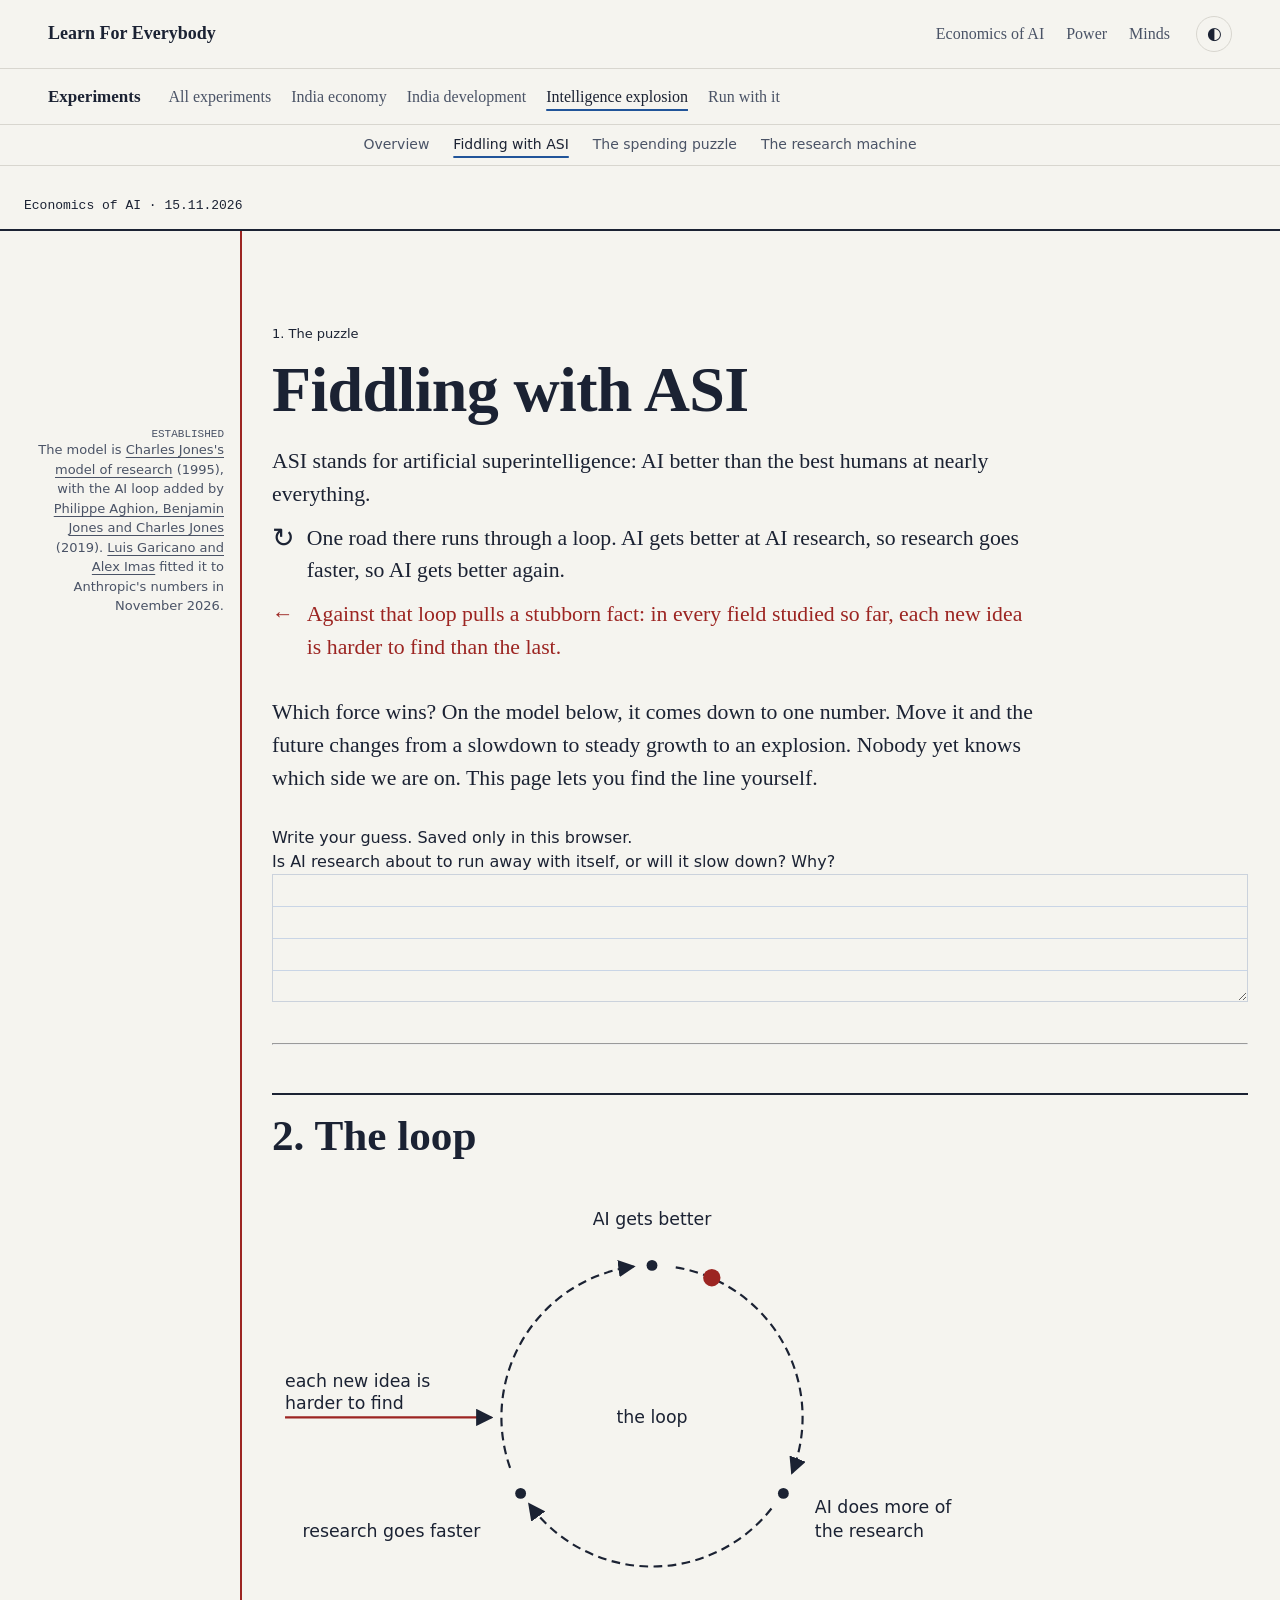
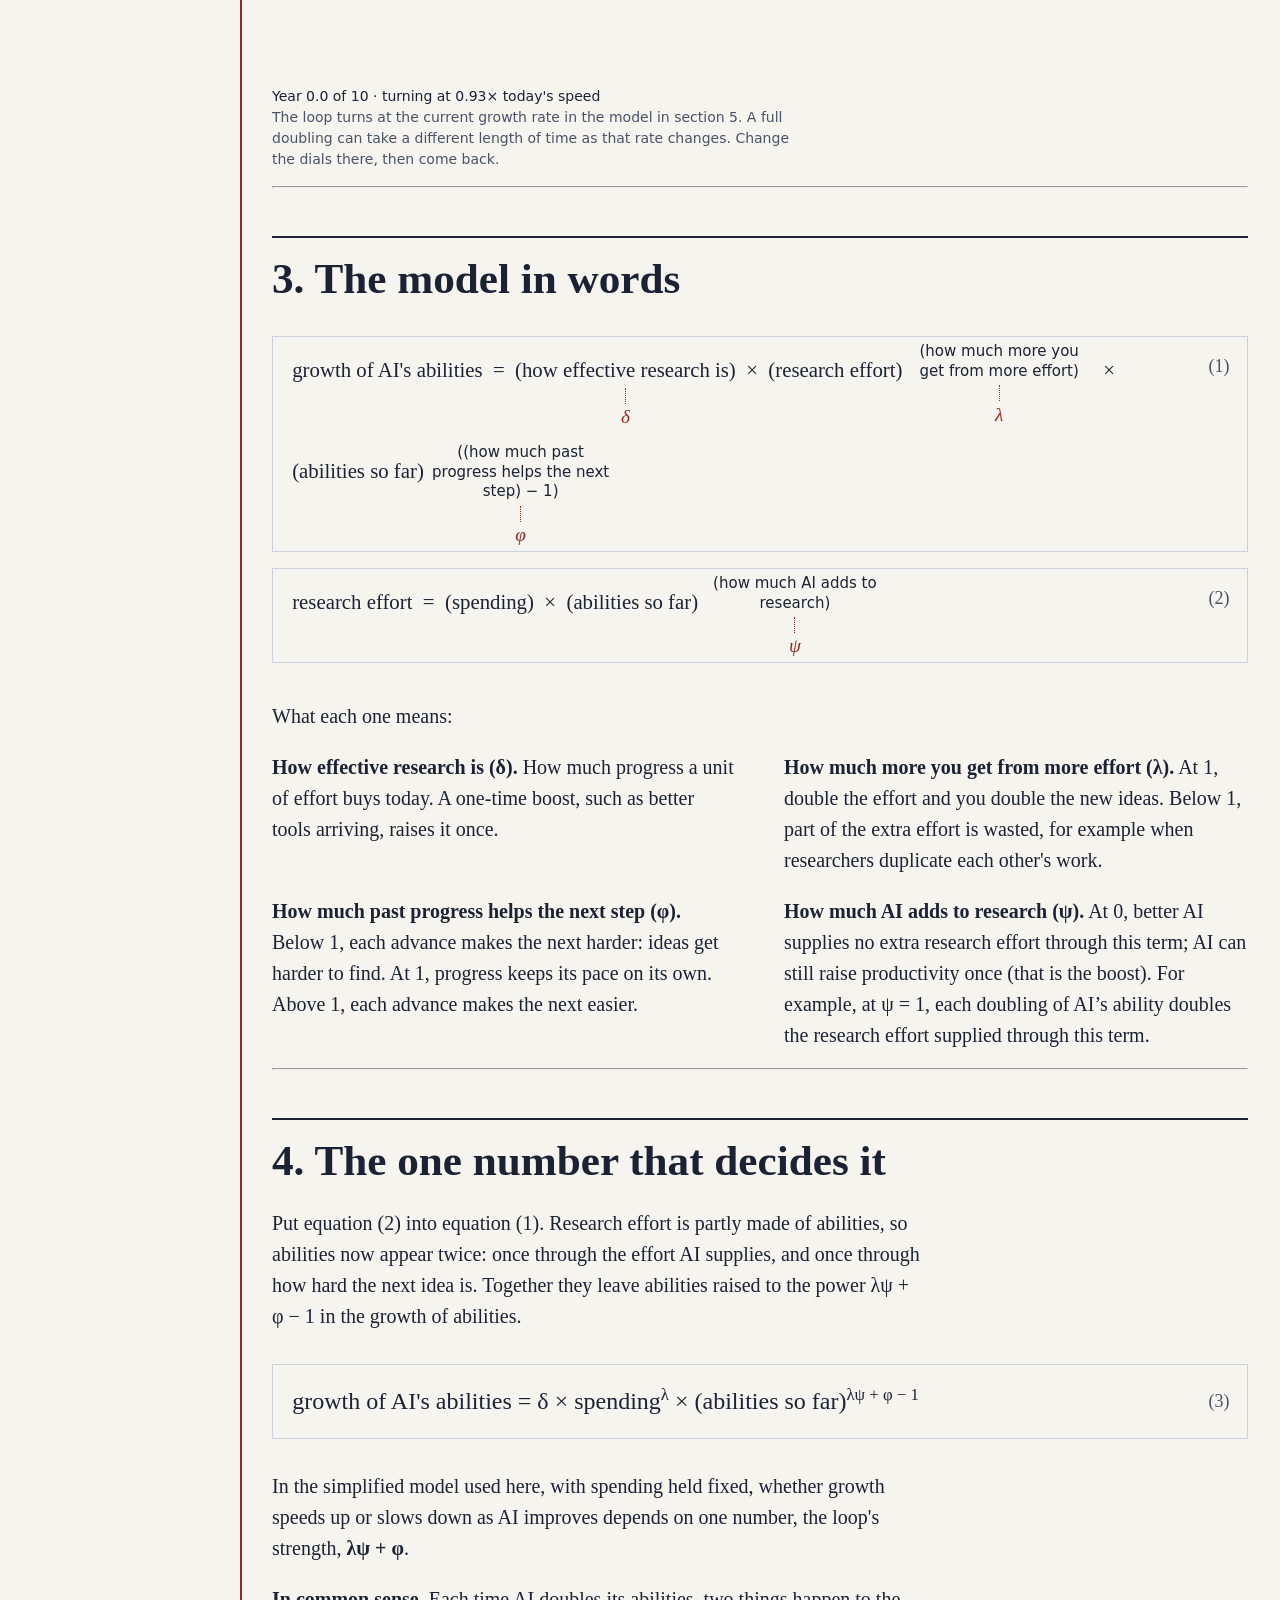
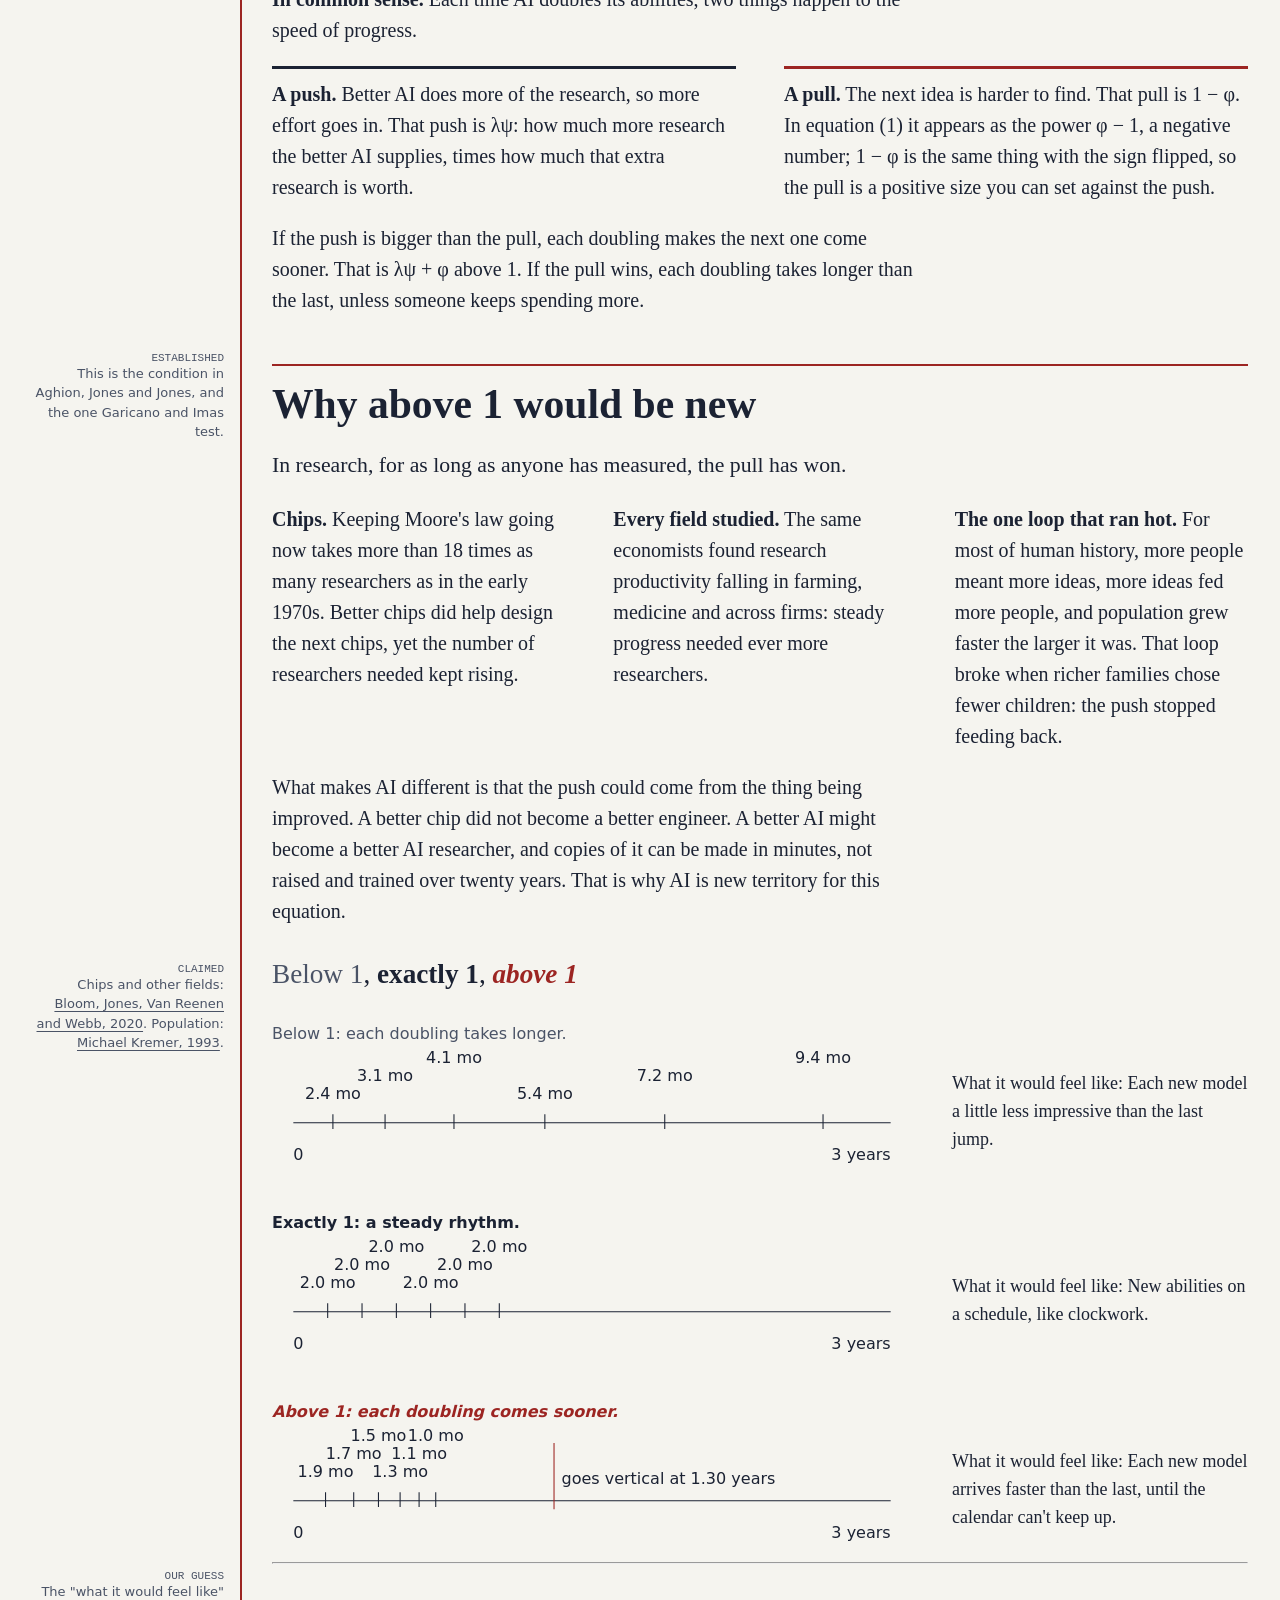
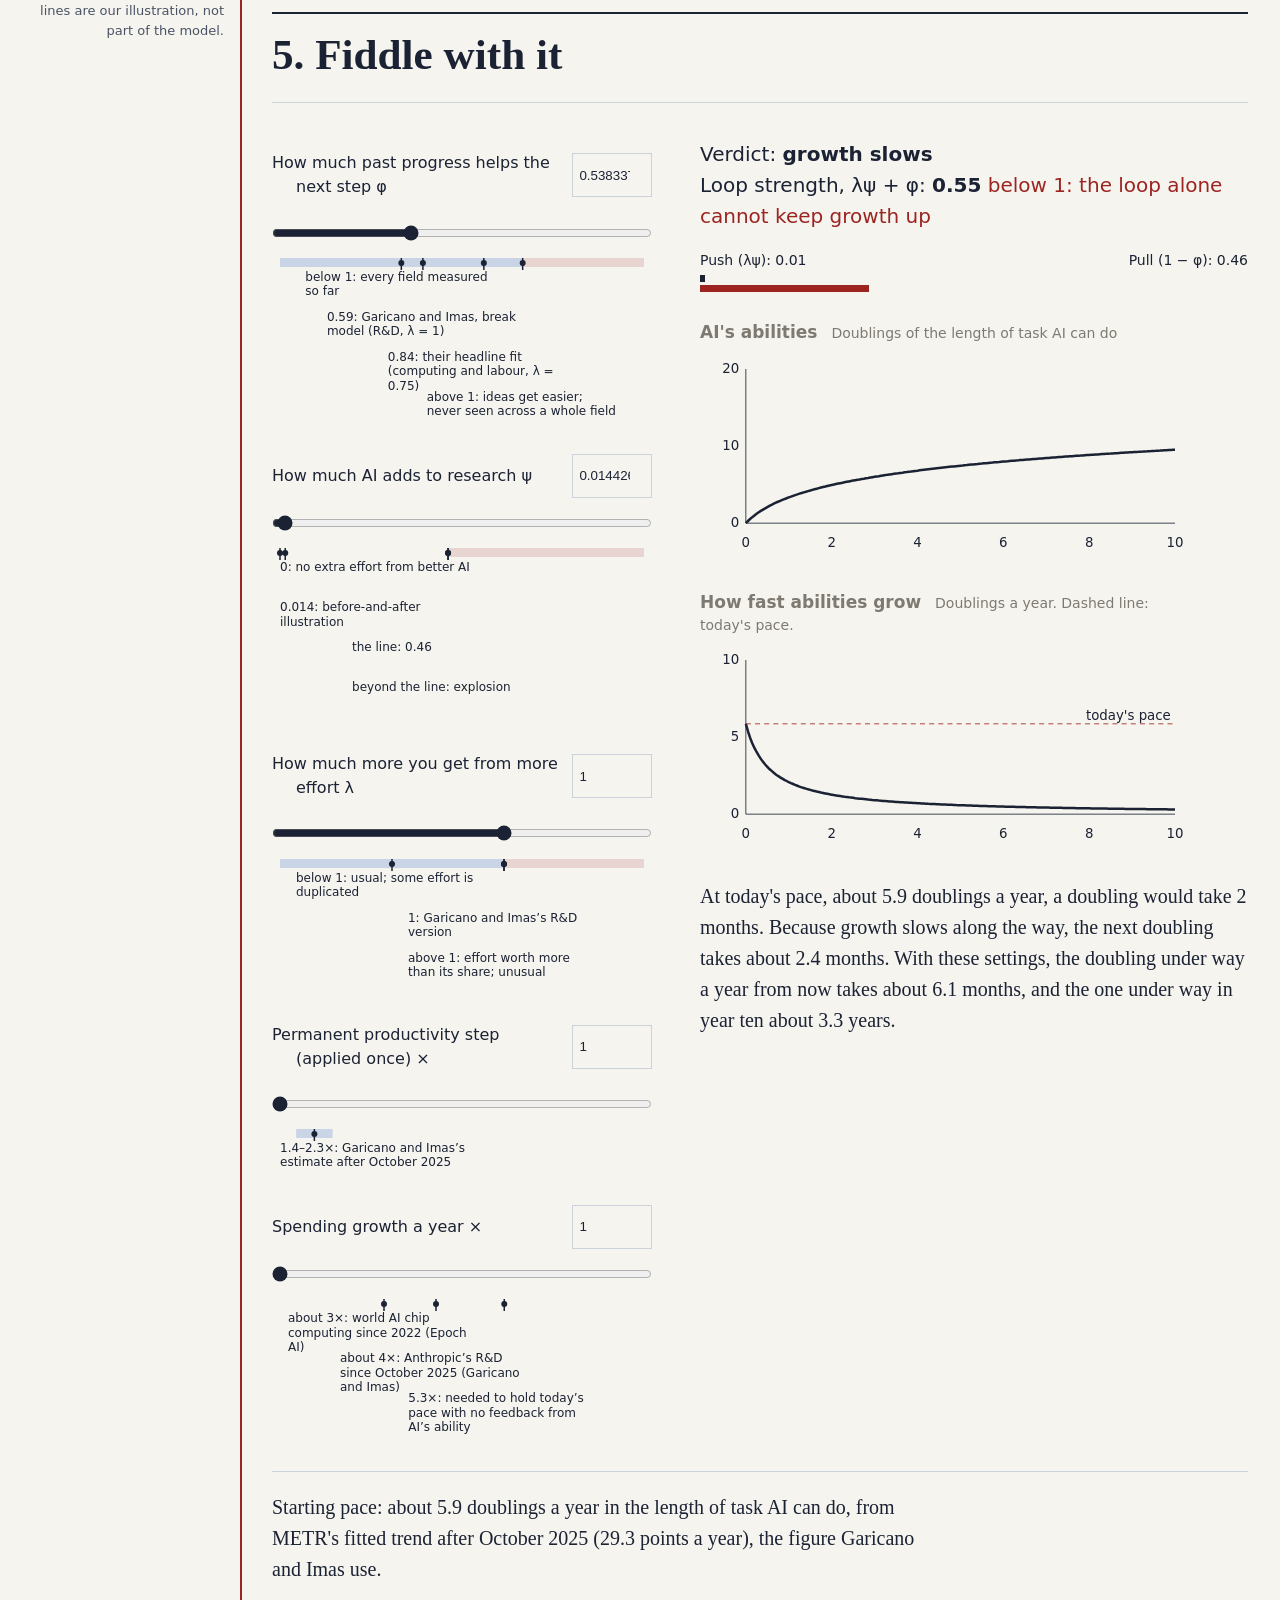
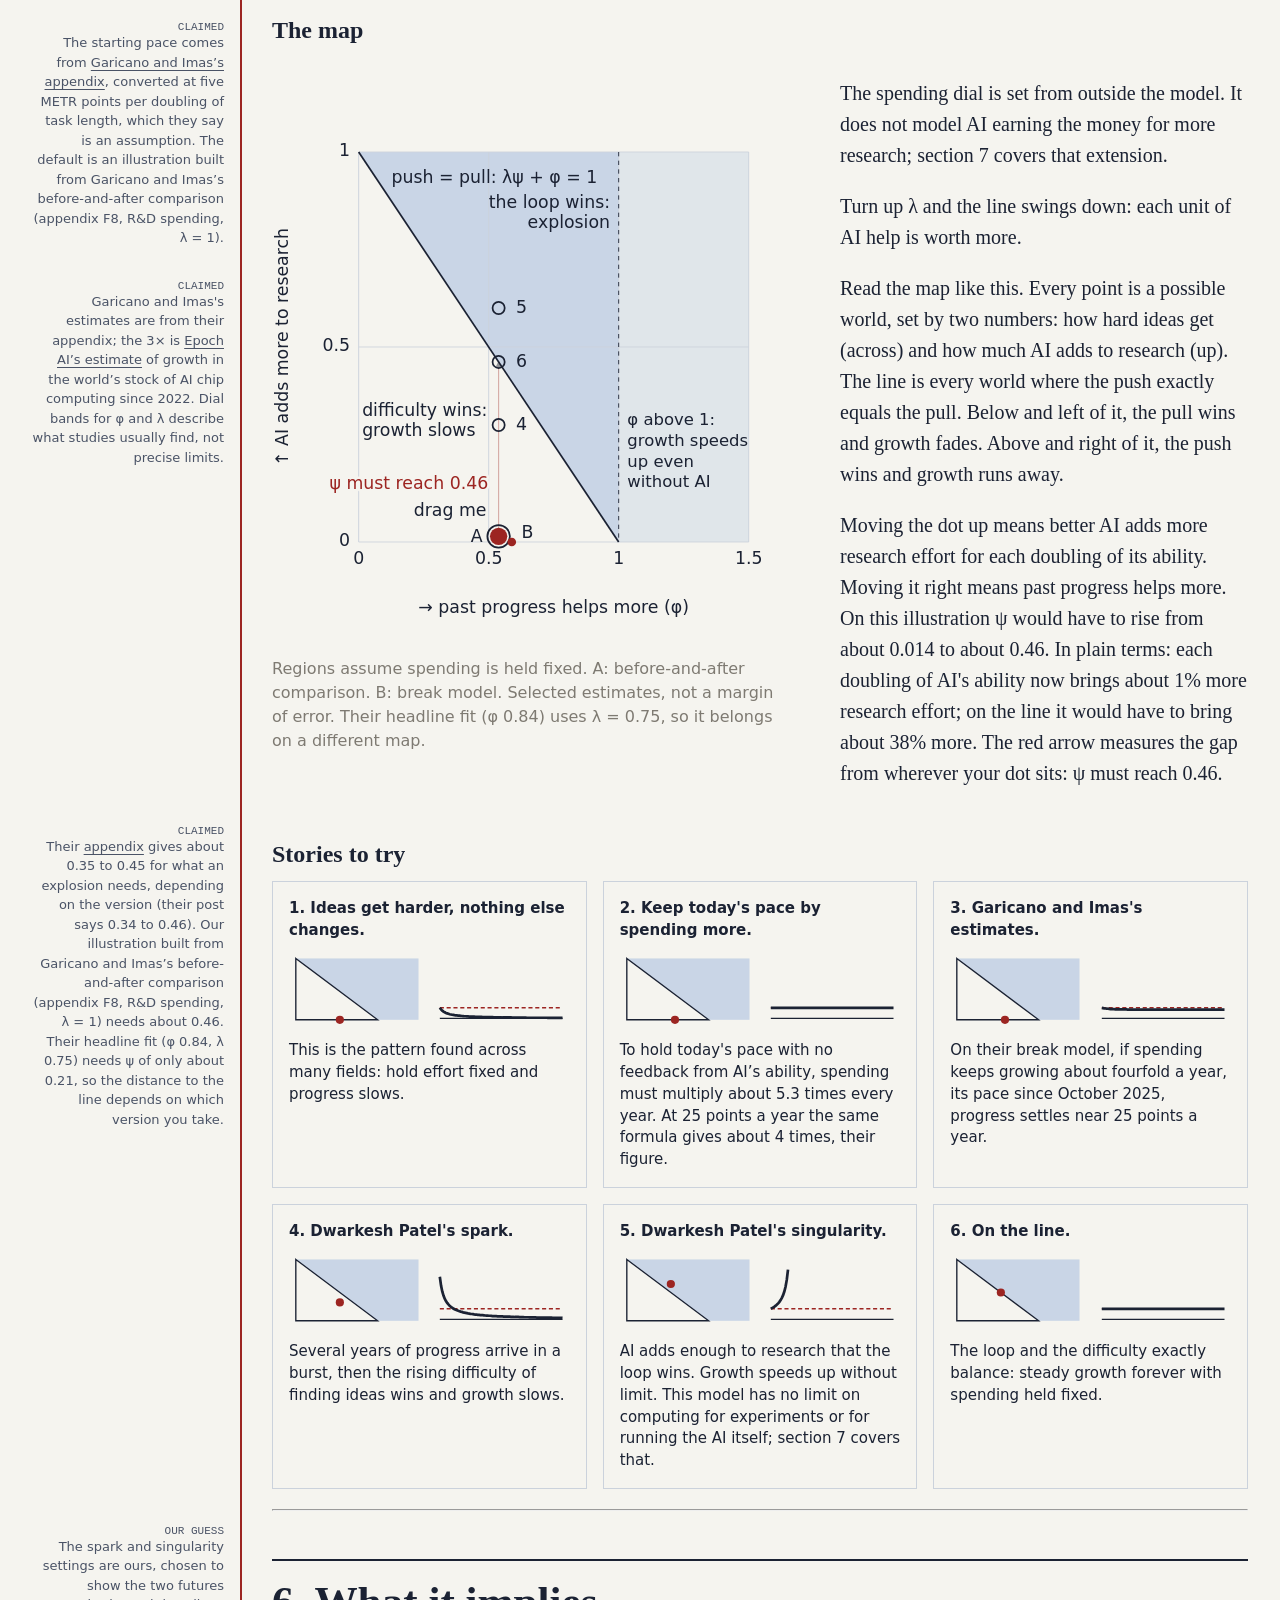
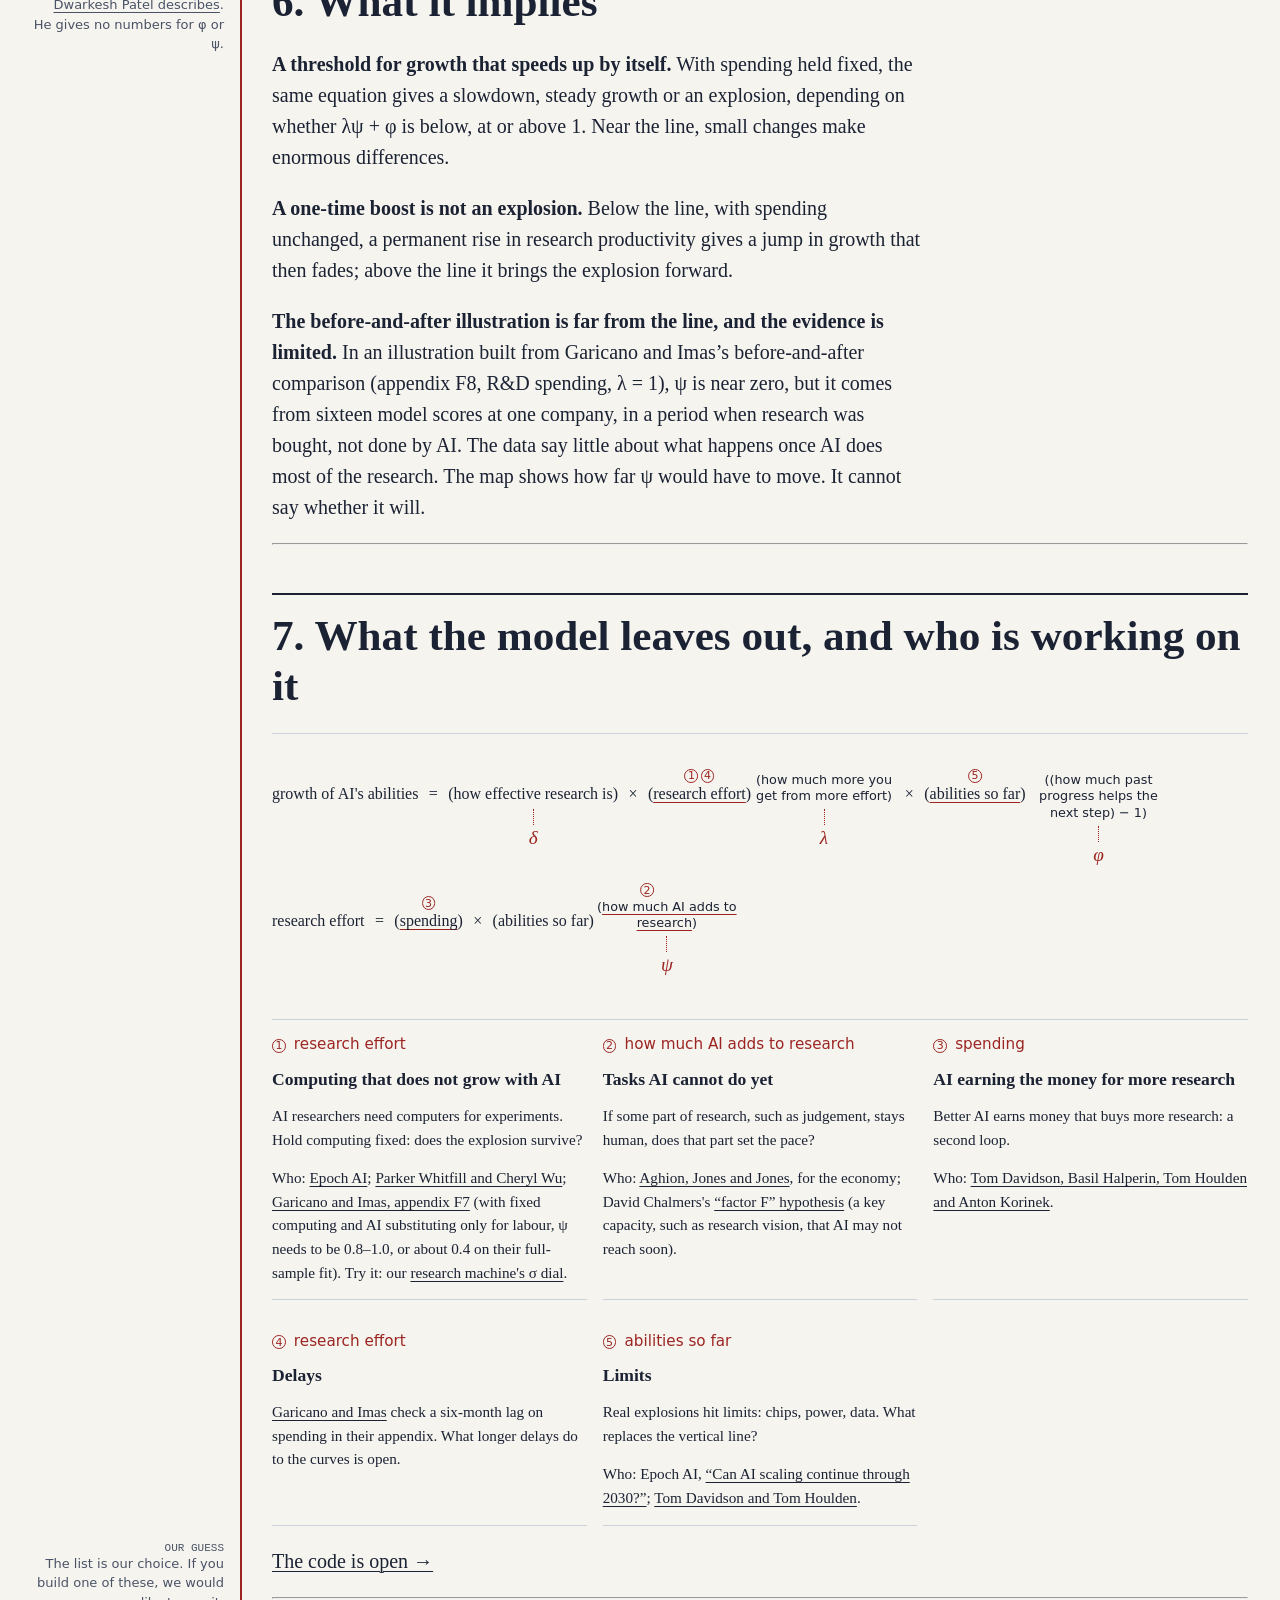
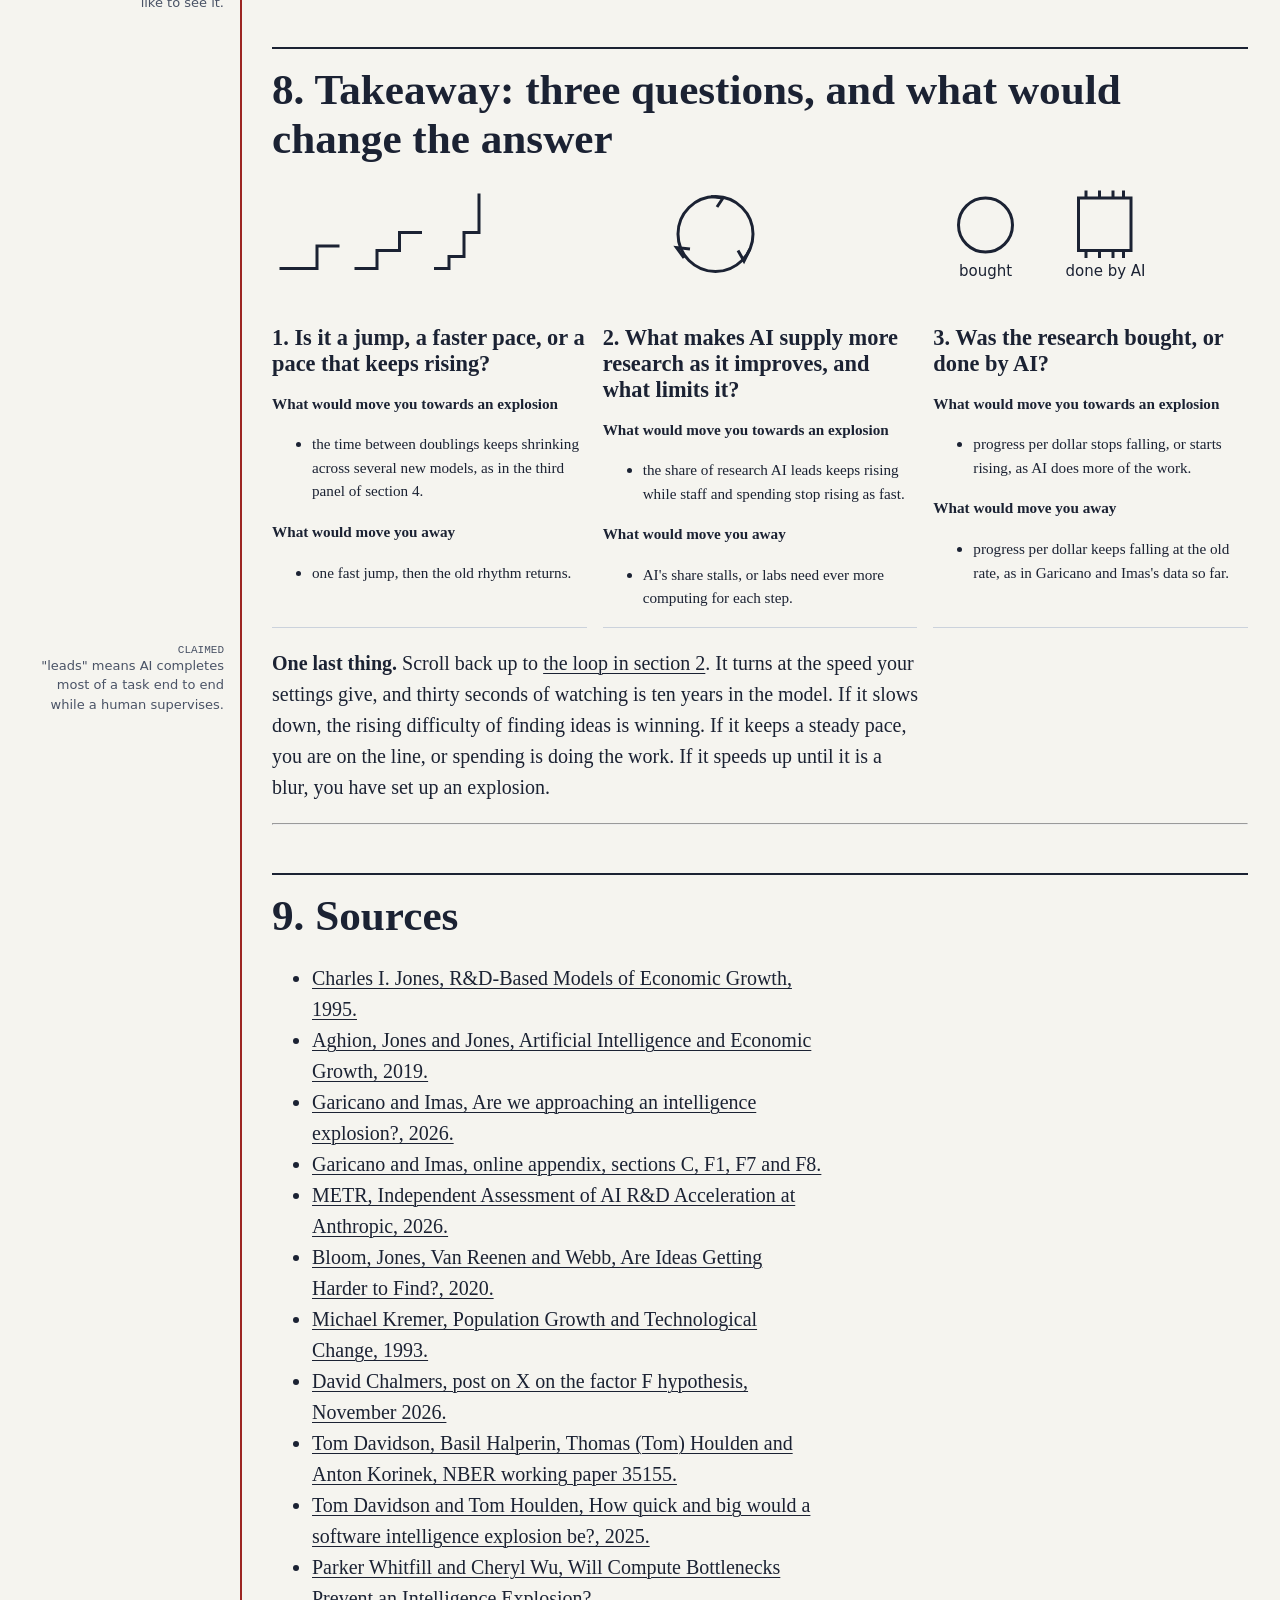
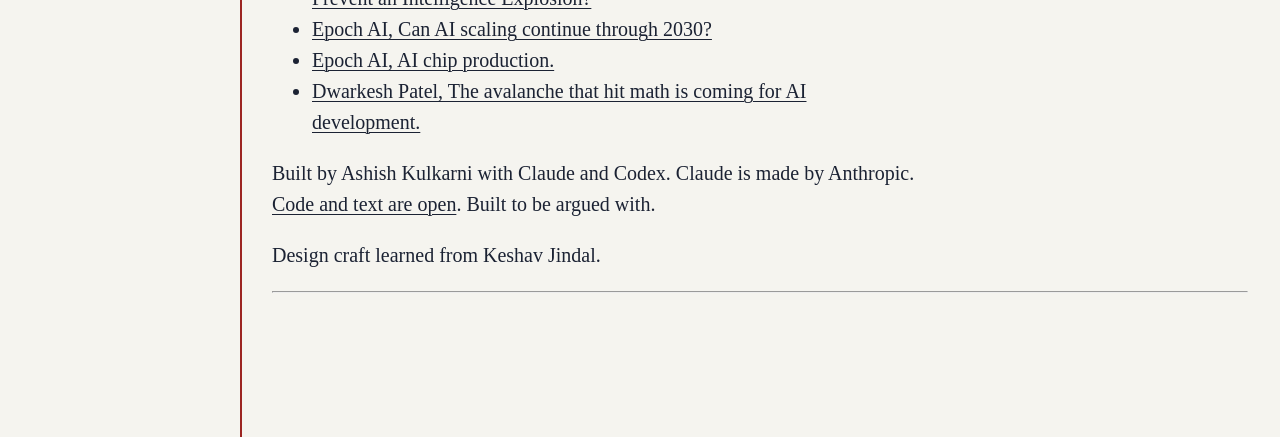
==== commit 64d8aa31: "Astra's second review, batch one: coherent calibration, ψ as elasticity, fixed-spending threshold, h" ====
--- a/site/experiments/fiddling-with-asi/index.html
+++ b/site/experiments/fiddling-with-asi/index.html
@@ -1,4 +1,4 @@
-<!doctype html><html lang="en-GB"><head><meta charset="utf-8"><meta name="viewport" content="width=device-width,initial-scale=1"><title>Fiddling with ASI · Learn For Everybody</title><script src="../../assets/lfe-theme.js"></script><link rel="stylesheet" href="../../assets/lfe.css"><link rel="stylesheet" href="../../assets/lfe-topics.css?v=29"><link rel="stylesheet" href="../spending-puzzle/styles.css?v=39"><link rel="stylesheet" href="styles.css?v=28"></head><body><header class="site-bar"><div class="bar-inner">
+<!doctype html><html lang="en-GB"><head><meta charset="utf-8"><meta name="viewport" content="width=device-width,initial-scale=1"><title>Fiddling with ASI · Learn For Everybody</title><script src="../../assets/lfe-theme.js"></script><link rel="stylesheet" href="../../assets/lfe.css"><link rel="stylesheet" href="../../assets/lfe-topics.css?v=29"><link rel="stylesheet" href="../spending-puzzle/styles.css?v=39"><link rel="stylesheet" href="styles.css?v=31"></head><body><header class="site-bar"><div class="bar-inner">
 <a class="wordmark" href="https://lfe.econforeverybody.com/">Learn For Everybody</a>
 <nav aria-label="Topics"><a href="https://lfe.econforeverybody.com/econofai/">Economics of AI</a><a href="https://lfe.econforeverybody.com/power/">Power</a><a href="https://lfe.econforeverybody.com/minds/">Minds</a></nav>
 <button class="theme-toggle icon-toggle" id="themeToggle" type="button" aria-label="Dark mode"><span aria-hidden="true">◐</span><span class="tip" id="themeLabel" aria-hidden="true">Dark mode</span></button>
@@ -16,34 +16,34 @@
 
 <hr />
 </section><section id="the-loop"><h2>2. The loop</h2>
-<figure class="loop-figure"><svg viewBox="0 0 700 450" role="img" aria-label="AI gets better, AI does more of the research, research goes faster, and AI gets better again. Each new idea is harder to find."><defs><marker id="arrow" markerWidth="8" markerHeight="8" refX="7" refY="4" orient="auto"><path d="M0 0L8 4L0 8Z" fill="currentColor"/></marker></defs><g fill="none" stroke="currentColor" stroke-width="2" marker-end="url(#arrow)" class="loop-arrows"><path d="M367 76 A140 140 0 0 1 479 266"/><path d="M463 295 A140 140 0 0 1 237 295"/><path d="M221 266 A140 140 0 0 1 333 76"/></g><g fill="currentColor"><circle cx="350" cy="75" r="5"/><circle cx="471" cy="285" r="5"/><circle cx="229" cy="285" r="5"/></g><text x="350" y="38" text-anchor="middle">AI gets better</text><text x="500" y="303">AI does more of</text><text x="500" y="325">the research</text><text x="110" y="325" text-anchor="middle">research goes faster</text><text x="350" y="220" text-anchor="middle">the loop</text><path d="M12 215 L202 215" stroke="var(--red)" stroke-width="2" marker-end="url(#arrow)"/><text x="12" y="187">each new idea is</text><text x="12" y="207">harder to find</text><circle id="loop-runner" cx="350" cy="75" r="8" fill="var(--red)"/></svg><figcaption class="loop-speed"><span id="loop-clock" aria-hidden="true"></span><span>The loop turns at the speed the model in section 5 gives. Change the dials there, then come back.</span></figcaption></figure>
+<figure class="loop-figure"><svg viewBox="0 0 700 450" role="img" aria-label="AI gets better, AI does more of the research, research goes faster, and AI gets better again. Each new idea is harder to find."><defs><marker id="arrow" markerWidth="8" markerHeight="8" refX="7" refY="4" orient="auto"><path d="M0 0L8 4L0 8Z" fill="currentColor"/></marker></defs><g fill="none" stroke="currentColor" stroke-width="2" marker-end="url(#arrow)" class="loop-arrows"><path d="M367 76 A140 140 0 0 1 479 266"/><path d="M463 295 A140 140 0 0 1 237 295"/><path d="M221 266 A140 140 0 0 1 333 76"/></g><g fill="currentColor"><circle cx="350" cy="75" r="5"/><circle cx="471" cy="285" r="5"/><circle cx="229" cy="285" r="5"/></g><text x="350" y="38" text-anchor="middle">AI gets better</text><text x="500" y="303">AI does more of</text><text x="500" y="325">the research</text><text x="110" y="325" text-anchor="middle">research goes faster</text><text x="350" y="220" text-anchor="middle">the loop</text><path d="M12 215 L202 215" stroke="var(--red)" stroke-width="2" marker-end="url(#arrow)"/><text x="12" y="187">each new idea is</text><text x="12" y="207">harder to find</text><circle id="loop-runner" cx="350" cy="75" r="8" fill="var(--red)"/></svg><figcaption class="loop-speed"><span id="loop-clock" aria-hidden="true"></span><span>The loop turns at the current growth rate in the model in section 5. A full doubling can take a different length of time as that rate changes. Change the dials there, then come back.</span></figcaption></figure>
 <hr /></section><section><h2>3. The model in words</h2>
 <div class="weq" role="group" aria-label="The model in words"><p class="weq-line weq-numbered" data-eq="(1)"><span class="weq-lhs">growth of AI's abilities</span><span class="weq-op">=</span><span class="weq-term"><span class="weq-box">(how effective research is)<span class="weq-sym" aria-hidden="true">δ</span></span></span><span class="weq-op">×</span><span class="weq-term"><span class="weq-base">(research effort)</span><span class="weq-pow">(how much more you get from more effort)<span class="weq-sym" aria-hidden="true">λ</span></span></span><span class="weq-op">×</span><span class="weq-term"><span class="weq-base">(abilities so far)</span><span class="weq-pow">((how much past progress helps the next step) − 1)<span class="weq-sym" aria-hidden="true">φ</span></span></span></p><p class="weq-line weq-numbered" data-eq="(2)"><span class="weq-lhs">research effort</span><span class="weq-op">=</span><span class="weq-term"><span class="weq-box">(spending)</span></span><span class="weq-op">×</span><span class="weq-term"><span class="weq-base">(abilities so far)</span><span class="weq-pow">(how much AI adds to research)<span class="weq-sym" aria-hidden="true">ψ</span></span></span></p></div>
-<p>What each one means:</p><ul class="terms"><li><strong>How effective research is (δ).</strong> How much progress a unit of effort buys today. A one-time boost, such as better tools arriving, raises it once.</li><li><strong>How much more you get from more effort (λ).</strong> At 1, double the effort and you double the new ideas. Below 1, part of the extra effort is wasted, for example when researchers duplicate each other's work.</li><li><strong>How much past progress helps the next step (φ).</strong> Below 1, each advance makes the next harder: ideas get harder to find. At 1, progress keeps its pace on its own. Above 1, each advance makes the next easier.</li><li><strong>How much AI adds to research (ψ).</strong> At 0, AI adds nothing; research effort is whatever people pay for. Above 0, better AI supplies more research effort by itself, on top of what is bought.</li></ul>
+<p>What each one means:</p><ul class="terms"><li><strong>How effective research is (δ).</strong> How much progress a unit of effort buys today. A one-time boost, such as better tools arriving, raises it once.</li><li><strong>How much more you get from more effort (λ).</strong> At 1, double the effort and you double the new ideas. Below 1, part of the extra effort is wasted, for example when researchers duplicate each other's work.</li><li><strong>How much past progress helps the next step (φ).</strong> Below 1, each advance makes the next harder: ideas get harder to find. At 1, progress keeps its pace on its own. Above 1, each advance makes the next easier.</li><li><strong>How much AI adds to research (ψ).</strong> At 0, better AI supplies no extra research effort through this term; AI can still raise productivity once (that is the boost). For example, at ψ = 1, each doubling of AI’s ability doubles the research effort supplied through this term.</li></ul>
 <hr /></section><section><h2>4. The one number that decides it</h2>
-<p>Put equation (2) into equation (1). Research effort is partly made of abilities, so abilities now appear twice: once through the effort AI supplies, and once through how hard the next idea is. Together they leave abilities raised to the power λψ + φ − 1 in the growth of abilities.</p><div class="equation weq-numbered" data-eq="(3)">growth of AI's abilities = δ × spending<sup>λ</sup> × (abilities so far)<sup>λψ + φ − 1</sup></div><p>So whether growth speeds up or slows down as AI improves depends on one number, the loop's strength, <strong>λψ + φ</strong>.</p>
+<p>Put equation (2) into equation (1). Research effort is partly made of abilities, so abilities now appear twice: once through the effort AI supplies, and once through how hard the next idea is. Together they leave abilities raised to the power λψ + φ − 1 in the growth of abilities.</p><div class="equation weq-numbered" data-eq="(3)">growth of AI's abilities = δ × spending<sup>λ</sup> × (abilities so far)<sup>λψ + φ − 1</sup></div><p>In the simplified model used here, with spending held fixed, whether growth speeds up or slows down as AI improves depends on one number, the loop's strength, <strong>λψ + φ</strong>.</p>
 <p><strong>In common sense.</strong> Each time AI doubles its abilities, two things happen to the speed of progress.</p><ul class="push-pull"><li><strong>A push.</strong> Better AI does more of the research, so more effort goes in. That push is λψ: how much more research the better AI supplies, times how much that extra research is worth.</li><li><strong>A pull.</strong> The next idea is harder to find. That pull is 1 − φ. In equation (1) it appears as the power φ − 1, a negative number; 1 − φ is the same thing with the sign flipped, so the pull is a positive size you can set against the push.</li></ul><p>If the push is bigger than the pull, each doubling makes the next one come sooner. That is λψ + φ above 1. If the pull wins, each doubling takes longer than the last, unless someone keeps spending more.</p><aside class="note"><strong>ESTABLISHED</strong> This is the condition in Aghion, Jones and Jones, and the one Garicano and Imas test.</aside>
-<h3 class="big-claim">Why above 1 would be new</h3><p class="lede">In research, for as long as anyone has measured, the pull has won.</p><ul class="history"><li><strong>Chips.</strong> Keeping Moore's law going now takes more than 18 times as many researchers as in the early 1970s. Better chips did help design the next chips, yet the number of researchers needed kept rising.</li><li><strong>Every field studied.</strong> The same economists found research productivity falling in farming, medicine and across firms: steady progress needed ever more researchers.</li><li><strong>The one loop that ran hot.</strong> For most of human history, more people meant more ideas, more ideas fed more people, and population grew faster the larger it was. That loop broke when richer families chose fewer children: the push stopped feeding back.</li></ul><p>What makes AI different is that the push could come from the thing being improved. A better chip did not become a better engineer. A better AI might become a better AI researcher, and copies of it can be made in minutes, not raised and trained over twenty years. That is why AI is new territory for this equation.</p><aside class="note"><strong>CLAIMED</strong> Chips and other fields: <a href="https://doi.org/10.1257/aer.20180338">Bloom, Jones, Van Reenen and Webb, 2020</a>. Population: <a href="https://doi.org/10.2307/2118405">Michael Kremer, 1993</a>.</aside><h3 class="regimes"><span class="r-below">Below 1</span>, <span class="r-at">exactly 1</span>, <span class="r-above">above 1</span></h3><div class="infographic" id="infographic"><div><h4 class="r-below">Below 1: each doubling takes longer.</h4><svg viewBox="0 0 600 120" role="img" aria-label="Gaps between the next six doublings, in months"><line x1="20" y1="70" x2="580" y2="70" stroke="currentColor"/><line x1="57.1" y1="62" x2="57.1" y2="76" stroke="currentColor"/><text x="57.1" y="48" text-anchor="middle">2.4 mo</text><line x1="106.0" y1="62" x2="106.0" y2="76" stroke="currentColor"/><text x="106.0" y="31" text-anchor="middle">3.1 mo</text><line x1="170.6" y1="62" x2="170.6" y2="76" stroke="currentColor"/><text x="170.6" y="14" text-anchor="middle">4.2 mo</text><line x1="255.8" y1="62" x2="255.8" y2="76" stroke="currentColor"/><text x="255.8" y="48" text-anchor="middle">5.5 mo</text><line x1="368.2" y1="62" x2="368.2" y2="76" stroke="currentColor"/><text x="368.2" y="31" text-anchor="middle">7.2 mo</text><line x1="516.6" y1="62" x2="516.6" y2="76" stroke="currentColor"/><text x="516.6" y="14" text-anchor="middle">9.5 mo</text><text x="20" y="105">0</text><text x="580" y="105" text-anchor="end">3 years</text></svg><p>What it would feel like: Each new model a little less impressive than the last jump.</p></div><div><h4 class="r-at">Exactly 1: a steady rhythm.</h4><svg viewBox="0 0 600 120" role="img" aria-label="Gaps between the next six doublings, in months"><line x1="20" y1="70" x2="580" y2="70" stroke="currentColor"/><line x1="52.2" y1="62" x2="52.2" y2="76" stroke="currentColor"/><text x="52.2" y="48" text-anchor="middle">2.1 mo</text><line x1="84.4" y1="62" x2="84.4" y2="76" stroke="currentColor"/><text x="84.4" y="31" text-anchor="middle">2.1 mo</text><line x1="116.6" y1="62" x2="116.6" y2="76" stroke="currentColor"/><text x="116.6" y="14" text-anchor="middle">2.1 mo</text><line x1="148.7" y1="62" x2="148.7" y2="76" stroke="currentColor"/><text x="148.7" y="48" text-anchor="middle">2.1 mo</text><line x1="180.9" y1="62" x2="180.9" y2="76" stroke="currentColor"/><text x="180.9" y="31" text-anchor="middle">2.1 mo</text><line x1="213.1" y1="62" x2="213.1" y2="76" stroke="currentColor"/><text x="213.1" y="14" text-anchor="middle">2.1 mo</text><text x="20" y="105">0</text><text x="580" y="105" text-anchor="end">3 years</text></svg><p>What it would feel like: New abilities on a schedule, like clockwork.</p></div><div><h4 class="r-above">Above 1: each doubling comes sooner.</h4><svg viewBox="0 0 600 120" role="img" aria-label="Gaps between the next six doublings, in months"><line x1="20" y1="70" x2="580" y2="70" stroke="currentColor"/><line x1="50.2" y1="62" x2="50.2" y2="76" stroke="currentColor"/><text x="50.2" y="48" text-anchor="middle">1.9 mo</text><line x1="76.6" y1="62" x2="76.6" y2="76" stroke="currentColor"/><text x="76.6" y="31" text-anchor="middle">1.7 mo</text><line x1="99.8" y1="62" x2="99.8" y2="76" stroke="currentColor"/><text x="99.8" y="14" text-anchor="middle">1.5 mo</text><line x1="120.1" y1="62" x2="120.1" y2="76" stroke="currentColor"/><text x="120.1" y="48" text-anchor="middle">1.3 mo</text><line x1="137.9" y1="62" x2="137.9" y2="76" stroke="currentColor"/><text x="137.9" y="31" text-anchor="middle">1.1 mo</text><line x1="153.5" y1="62" x2="153.5" y2="76" stroke="currentColor"/><text x="153.5" y="14" text-anchor="middle">1.0 mo</text><line x1="264.4" y1="16" x2="264.4" y2="78" stroke="var(--red)"/><text x="271.4" y="54">goes vertical at 1.31 years</text><text x="20" y="105">0</text><text x="580" y="105" text-anchor="end">3 years</text></svg><p>What it would feel like: Each new model arrives faster than the last, until the calendar can't keep up.</p></div></div><aside class="note"><strong>OUR GUESS</strong> The "what it would feel like" lines are our illustration, not part of the model.</aside>
+<h3 class="big-claim">Why above 1 would be new</h3><p class="lede">In research, for as long as anyone has measured, the pull has won.</p><ul class="history"><li><strong>Chips.</strong> Keeping Moore's law going now takes more than 18 times as many researchers as in the early 1970s. Better chips did help design the next chips, yet the number of researchers needed kept rising.</li><li><strong>Every field studied.</strong> The same economists found research productivity falling in farming, medicine and across firms: steady progress needed ever more researchers.</li><li><strong>The one loop that ran hot.</strong> For most of human history, more people meant more ideas, more ideas fed more people, and population grew faster the larger it was. That loop broke when richer families chose fewer children: the push stopped feeding back.</li></ul><p>What makes AI different is that the push could come from the thing being improved. A better chip did not become a better engineer. A better AI might become a better AI researcher, and copies of it can be made in minutes, not raised and trained over twenty years. That is why AI is new territory for this equation.</p><aside class="note"><strong>CLAIMED</strong> Chips and other fields: <a href="https://doi.org/10.1257/aer.20180338">Bloom, Jones, Van Reenen and Webb, 2020</a>. Population: <a href="https://doi.org/10.2307/2118405">Michael Kremer, 1993</a>.</aside><h3 class="regimes"><span class="r-below">Below 1</span>, <span class="r-at">exactly 1</span>, <span class="r-above">above 1</span></h3><div class="infographic" id="infographic"><div><h4 class="r-below">Below 1: each doubling takes longer.</h4><svg viewBox="0 0 600 120" role="img" aria-label="Gaps between the next six doublings, in months"><line x1="20" y1="70" x2="580" y2="70" stroke="currentColor"/><line x1="57.1" y1="62" x2="57.1" y2="76" stroke="currentColor"/><text x="57.1" y="48" text-anchor="middle">2.4 mo</text><line x1="106.0" y1="62" x2="106.0" y2="76" stroke="currentColor"/><text x="106.0" y="31" text-anchor="middle">3.1 mo</text><line x1="170.6" y1="62" x2="170.6" y2="76" stroke="currentColor"/><text x="170.6" y="14" text-anchor="middle">4.1 mo</text><line x1="255.8" y1="62" x2="255.8" y2="76" stroke="currentColor"/><text x="255.8" y="48" text-anchor="middle">5.4 mo</text><line x1="368.2" y1="62" x2="368.2" y2="76" stroke="currentColor"/><text x="368.2" y="31" text-anchor="middle">7.2 mo</text><line x1="516.6" y1="62" x2="516.6" y2="76" stroke="currentColor"/><text x="516.6" y="14" text-anchor="middle">9.4 mo</text><text x="20" y="105">0</text><text x="580" y="105" text-anchor="end">3 years</text></svg><p>What it would feel like: Each new model a little less impressive than the last jump.</p></div><div><h4 class="r-at">Exactly 1: a steady rhythm.</h4><svg viewBox="0 0 600 120" role="img" aria-label="Gaps between the next six doublings, in months"><line x1="20" y1="70" x2="580" y2="70" stroke="currentColor"/><line x1="52.2" y1="62" x2="52.2" y2="76" stroke="currentColor"/><text x="52.2" y="48" text-anchor="middle">2.0 mo</text><line x1="84.4" y1="62" x2="84.4" y2="76" stroke="currentColor"/><text x="84.4" y="31" text-anchor="middle">2.0 mo</text><line x1="116.6" y1="62" x2="116.6" y2="76" stroke="currentColor"/><text x="116.6" y="14" text-anchor="middle">2.0 mo</text><line x1="148.7" y1="62" x2="148.7" y2="76" stroke="currentColor"/><text x="148.7" y="48" text-anchor="middle">2.0 mo</text><line x1="180.9" y1="62" x2="180.9" y2="76" stroke="currentColor"/><text x="180.9" y="31" text-anchor="middle">2.0 mo</text><line x1="213.1" y1="62" x2="213.1" y2="76" stroke="currentColor"/><text x="213.1" y="14" text-anchor="middle">2.0 mo</text><text x="20" y="105">0</text><text x="580" y="105" text-anchor="end">3 years</text></svg><p>What it would feel like: New abilities on a schedule, like clockwork.</p></div><div><h4 class="r-above">Above 1: each doubling comes sooner.</h4><svg viewBox="0 0 600 120" role="img" aria-label="Gaps between the next six doublings, in months"><line x1="20" y1="70" x2="580" y2="70" stroke="currentColor"/><line x1="50.2" y1="62" x2="50.2" y2="76" stroke="currentColor"/><text x="50.2" y="48" text-anchor="middle">1.9 mo</text><line x1="76.6" y1="62" x2="76.6" y2="76" stroke="currentColor"/><text x="76.6" y="31" text-anchor="middle">1.7 mo</text><line x1="99.8" y1="62" x2="99.8" y2="76" stroke="currentColor"/><text x="99.8" y="14" text-anchor="middle">1.5 mo</text><line x1="120.1" y1="62" x2="120.1" y2="76" stroke="currentColor"/><text x="120.1" y="48" text-anchor="middle">1.3 mo</text><line x1="137.9" y1="62" x2="137.9" y2="76" stroke="currentColor"/><text x="137.9" y="31" text-anchor="middle">1.1 mo</text><line x1="153.5" y1="62" x2="153.5" y2="76" stroke="currentColor"/><text x="153.5" y="14" text-anchor="middle">1.0 mo</text><line x1="264.4" y1="16" x2="264.4" y2="78" stroke="var(--red)"/><text x="271.4" y="54">goes vertical at 1.30 years</text><text x="20" y="105">0</text><text x="580" y="105" text-anchor="end">3 years</text></svg><p>What it would feel like: Each new model arrives faster than the last, until the calendar can't keep up.</p></div></div><aside class="note"><strong>OUR GUESS</strong> The "what it would feel like" lines are our illustration, not part of the model.</aside>
 <hr /></section><section id="fiddle"><h2>5. Fiddle with it</h2>
-<div class="machine"><div class="dials controls" id="dials"></div><div class="machine-out"><p id="input-message" role="status"></p><p class="strength" aria-live="polite">Verdict: <strong id="verdict">growth slows</strong><br>Loop strength, λψ + φ: <strong id="strength">0.6</strong> <span id="strength-gloss">below 1: the loop alone cannot keep growth up</span></p><div id="forces" class="forces" aria-live="polite">Push: 0.01; pull: 0.41</div><div class="charts"><figure><figcaption>AI's abilities <small>Doublings of the length of task AI can do</small></figcaption><svg id="abilities-chart" viewBox="0 0 600 260" role="img" aria-label="AI abilities over ten years"><line x1="55" y1="215" x2="570" y2="215" stroke="currentColor"/><line x1="55" y1="30" x2="55" y2="215" stroke="currentColor"/><path d="M55.0 215.0 L57.6 212.4 L60.1 210.0 L62.7 207.8 L65.3 205.7 L67.9 203.7 L70.5 201.9 L73.0 200.1 L75.6 198.4 L78.2 196.8 L80.8 195.3 L83.3 193.9 L85.9 192.5 L88.5 191.1 L91.0 189.8 L93.6 188.6 L96.2 187.4 L98.8 186.3 L101.3 185.1 L103.9 184.1 L106.5 183.0 L109.1 182.0 L111.7 181.0 L114.2 180.1 L116.8 179.1 L119.4 178.2 L122.0 177.4 L124.5 176.5 L127.1 175.7 L129.7 174.8 L132.3 174.1 L134.8 173.3 L137.4 172.5 L140.0 171.8 L142.6 171.0 L145.1 170.3 L147.7 169.6 L150.3 169.0 L152.8 168.3 L155.4 167.6 L158.0 167.0 L160.6 166.4 L163.2 165.7 L165.7 165.1 L168.3 164.5 L170.9 164.0 L173.4 163.4 L176.0 162.8 L178.6 162.3 L181.2 161.7 L183.8 161.2 L186.3 160.6 L188.9 160.1 L191.5 159.6 L194.1 159.1 L196.6 158.6 L199.2 158.1 L201.8 157.6 L204.3 157.1 L206.9 156.7 L209.5 156.2 L212.1 155.8 L214.7 155.3 L217.2 154.9 L219.8 154.4 L222.4 154.0 L224.9 153.6 L227.5 153.1 L230.1 152.7 L232.7 152.3 L235.3 151.9 L237.8 151.5 L240.4 151.1 L243.0 150.7 L245.6 150.3 L248.1 149.9 L250.7 149.6 L253.3 149.2 L255.8 148.8 L258.4 148.4 L261.0 148.1 L263.6 147.7 L266.1 147.4 L268.7 147.0 L271.3 146.7 L273.9 146.3 L276.4 146.0 L279.0 145.6 L281.6 145.3 L284.2 145.0 L286.8 144.7 L289.3 144.3 L291.9 144.0 L294.5 143.7 L297.1 143.4 L299.6 143.1 L302.2 142.8 L304.8 142.4 L307.4 142.1 L309.9 141.8 L312.5 141.5 L315.1 141.3 L317.6 141.0 L320.2 140.7 L322.8 140.4 L325.4 140.1 L327.9 139.8 L330.5 139.5 L333.1 139.3 L335.7 139.0 L338.3 138.7 L340.8 138.4 L343.4 138.2 L346.0 137.9 L348.6 137.6 L351.1 137.4 L353.7 137.1 L356.3 136.8 L358.9 136.6 L361.4 136.3 L364.0 136.1 L366.6 135.8 L369.1 135.6 L371.7 135.3 L374.3 135.1 L376.9 134.8 L379.4 134.6 L382.0 134.4 L384.6 134.1 L387.2 133.9 L389.8 133.7 L392.3 133.4 L394.9 133.2 L397.5 133.0 L400.1 132.7 L402.6 132.5 L405.2 132.3 L407.8 132.1 L410.4 131.8 L412.9 131.6 L415.5 131.4 L418.1 131.2 L420.6 131.0 L423.2 130.7 L425.8 130.5 L428.4 130.3 L430.9 130.1 L433.5 129.9 L436.1 129.7 L438.7 129.5 L441.3 129.3 L443.8 129.1 L446.4 128.9 L449.0 128.7 L451.6 128.5 L454.1 128.3 L456.7 128.1 L459.3 127.9 L461.9 127.7 L464.4 127.5 L467.0 127.3 L469.6 127.1 L472.1 126.9 L474.7 126.7 L477.3 126.5 L479.9 126.3 L482.5 126.1 L485.0 126.0 L487.6 125.8 L490.2 125.6 L492.8 125.4 L495.3 125.2 L497.9 125.0 L500.5 124.9 L503.0 124.7 L505.6 124.5 L508.2 124.3 L510.8 124.1 L513.4 124.0 L515.9 123.8 L518.5 123.6 L521.1 123.4 L523.6 123.3 L526.2 123.1 L528.8 122.9 L531.4 122.8 L534.0 122.6 L536.5 122.4 L539.1 122.3 L541.7 122.1 L544.3 121.9 L546.8 121.8 L549.4 121.6 L552.0 121.4 L554.5 121.3 L557.1 121.1 L559.7 121.0 L562.3 120.8 L564.9 120.6 L567.4 120.5 L570.0 120.3" fill="none" stroke="currentColor" stroke-width="3"/><text x="47" y="220" text-anchor="end">0</text><text x="47" y="127.5" text-anchor="end">10</text><text x="47" y="35" text-anchor="end">20</text><text x="55" y="244" text-anchor="middle">0</text><text x="158" y="244" text-anchor="middle">2</text><text x="261" y="244" text-anchor="middle">4</text><text x="364" y="244" text-anchor="middle">6</text><text x="467" y="244" text-anchor="middle">8</text><text x="570" y="244" text-anchor="middle">10</text><text x="65" y="55"></text></svg></figure><figure><figcaption>How fast abilities grow <small>Doublings a year. Dashed line: today's pace.</small></figcaption><svg id="growth-chart" viewBox="0 0 600 260" role="img" aria-label="Growth in doublings a year over ten years"><line x1="55" y1="215" x2="570" y2="215" stroke="currentColor"/><line x1="55" y1="30" x2="55" y2="215" stroke="currentColor"/><line x1="55" y1="107.7" x2="570" y2="107.7" stroke="var(--red)" stroke-dasharray="6 5"/><text x="565" y="102.7" text-anchor="end">today's pace</text><path d="M55.0 107.7 L57.6 115.7 L60.1 122.6 L62.7 128.6 L65.3 133.8 L67.9 138.5 L70.5 142.6 L73.0 146.3 L75.6 149.7 L78.2 152.7 L80.8 155.5 L83.3 158.1 L85.9 160.4 L88.5 162.5 L91.0 164.5 L93.6 166.4 L96.2 168.1 L98.8 169.7 L101.3 171.2 L103.9 172.6 L106.5 173.9 L109.1 175.1 L111.7 176.2 L114.2 177.3 L116.8 178.4 L119.4 179.4 L122.0 180.3 L124.5 181.2 L127.1 182.0 L129.7 182.8 L132.3 183.6 L134.8 184.3 L137.4 185.0 L140.0 185.6 L142.6 186.3 L145.1 186.9 L147.7 187.4 L150.3 188.0 L152.8 188.5 L155.4 189.1 L158.0 189.6 L160.6 190.0 L163.2 190.5 L165.7 190.9 L168.3 191.4 L170.9 191.8 L173.4 192.2 L176.0 192.5 L178.6 192.9 L181.2 193.3 L183.8 193.6 L186.3 194.0 L188.9 194.3 L191.5 194.6 L194.1 194.9 L196.6 195.2 L199.2 195.5 L201.8 195.8 L204.3 196.1 L206.9 196.3 L209.5 196.6 L212.1 196.8 L214.7 197.1 L217.2 197.3 L219.8 197.5 L222.4 197.8 L224.9 198.0 L227.5 198.2 L230.1 198.4 L232.7 198.6 L235.3 198.8 L237.8 199.0 L240.4 199.2 L243.0 199.4 L245.6 199.6 L248.1 199.7 L250.7 199.9 L253.3 200.1 L255.8 200.2 L258.4 200.4 L261.0 200.6 L263.6 200.7 L266.1 200.9 L268.7 201.0 L271.3 201.2 L273.9 201.3 L276.4 201.4 L279.0 201.6 L281.6 201.7 L284.2 201.8 L286.8 202.0 L289.3 202.1 L291.9 202.2 L294.5 202.3 L297.1 202.5 L299.6 202.6 L302.2 202.7 L304.8 202.8 L307.4 202.9 L309.9 203.0 L312.5 203.1 L315.1 203.2 L317.6 203.3 L320.2 203.4 L322.8 203.5 L325.4 203.6 L327.9 203.7 L330.5 203.8 L333.1 203.9 L335.7 204.0 L338.3 204.1 L340.8 204.2 L343.4 204.3 L346.0 204.4 L348.6 204.4 L351.1 204.5 L353.7 204.6 L356.3 204.7 L358.9 204.8 L361.4 204.8 L364.0 204.9 L366.6 205.0 L369.1 205.1 L371.7 205.1 L374.3 205.2 L376.9 205.3 L379.4 205.4 L382.0 205.4 L384.6 205.5 L387.2 205.6 L389.8 205.6 L392.3 205.7 L394.9 205.8 L397.5 205.8 L400.1 205.9 L402.6 205.9 L405.2 206.0 L407.8 206.1 L410.4 206.1 L412.9 206.2 L415.5 206.2 L418.1 206.3 L420.6 206.4 L423.2 206.4 L425.8 206.5 L428.4 206.5 L430.9 206.6 L433.5 206.6 L436.1 206.7 L438.7 206.7 L441.3 206.8 L443.8 206.8 L446.4 206.9 L449.0 206.9 L451.6 207.0 L454.1 207.0 L456.7 207.1 L459.3 207.1 L461.9 207.2 L464.4 207.2 L467.0 207.3 L469.6 207.3 L472.1 207.3 L474.7 207.4 L477.3 207.4 L479.9 207.5 L482.5 207.5 L485.0 207.6 L487.6 207.6 L490.2 207.6 L492.8 207.7 L495.3 207.7 L497.9 207.8 L500.5 207.8 L503.0 207.8 L505.6 207.9 L508.2 207.9 L510.8 208.0 L513.4 208.0 L515.9 208.0 L518.5 208.1 L521.1 208.1 L523.6 208.1 L526.2 208.2 L528.8 208.2 L531.4 208.2 L534.0 208.3 L536.5 208.3 L539.1 208.3 L541.7 208.4 L544.3 208.4 L546.8 208.4 L549.4 208.5 L552.0 208.5 L554.5 208.5 L557.1 208.6 L559.7 208.6 L562.3 208.6 L564.9 208.7 L567.4 208.7 L570.0 208.7" fill="none" stroke="currentColor" stroke-width="3"/><text x="47" y="220" text-anchor="end">0</text><text x="47" y="127.5" text-anchor="end">5</text><text x="47" y="35" text-anchor="end">10</text><text x="55" y="244" text-anchor="middle">0</text><text x="158" y="244" text-anchor="middle">2</text><text x="261" y="244" text-anchor="middle">4</text><text x="364" y="244" text-anchor="middle">6</text><text x="467" y="244" text-anchor="middle">8</text><text x="570" y="244" text-anchor="middle">10</text><text x="65" y="55"></text></svg></figure></div><p id="chart-message" aria-live="polite">Today AI's abilities double about every 2.1 months. With these settings, in a year they double every 5.4 months, and by year ten every 2.9 years.</p></div></div>
+<div class="machine"><div class="dials controls" id="dials"></div><div class="machine-out"><p id="input-message" role="status"></p><p class="strength" aria-live="polite">Verdict: <strong id="verdict">growth slows</strong><br>Loop strength, λψ + φ: <strong id="strength">0.55</strong> <span id="strength-gloss">below 1: the loop alone cannot keep growth up</span></p><p id="compute-caveat" aria-live="polite"></p><div id="forces" class="forces" aria-live="polite">Push: 0.014; pull: 0.462</div><div class="charts"><figure><figcaption>AI's abilities <small>Doublings of the length of task AI can do</small></figcaption><svg id="abilities-chart" viewBox="0 0 600 260" role="img" aria-label="AI abilities over ten years"><line x1="55" y1="215" x2="570" y2="215" stroke="currentColor"/><line x1="55" y1="30" x2="55" y2="215" stroke="currentColor"/><path d="M55.0 215.0 L57.6 212.4 L60.1 210.0 L62.7 207.8 L65.3 205.8 L67.9 203.8 L70.5 202.0 L73.0 200.3 L75.6 198.7 L78.2 197.2 L80.8 195.7 L83.3 194.3 L85.9 193.0 L88.5 191.7 L91.0 190.5 L93.6 189.3 L96.2 188.2 L98.8 187.1 L101.3 186.1 L103.9 185.1 L106.5 184.1 L109.1 183.2 L111.7 182.2 L114.2 181.3 L116.8 180.5 L119.4 179.6 L122.0 178.8 L124.5 178.0 L127.1 177.3 L129.7 176.5 L132.3 175.8 L134.8 175.0 L137.4 174.3 L140.0 173.7 L142.6 173.0 L145.1 172.3 L147.7 171.7 L150.3 171.1 L152.8 170.4 L155.4 169.8 L158.0 169.2 L160.6 168.7 L163.2 168.1 L165.7 167.5 L168.3 167.0 L170.9 166.5 L173.4 165.9 L176.0 165.4 L178.6 164.9 L181.2 164.4 L183.8 163.9 L186.3 163.4 L188.9 162.9 L191.5 162.5 L194.1 162.0 L196.6 161.6 L199.2 161.1 L201.8 160.7 L204.3 160.2 L206.9 159.8 L209.5 159.4 L212.1 159.0 L214.7 158.6 L217.2 158.1 L219.8 157.7 L222.4 157.3 L224.9 157.0 L227.5 156.6 L230.1 156.2 L232.7 155.8 L235.3 155.4 L237.8 155.1 L240.4 154.7 L243.0 154.4 L245.6 154.0 L248.1 153.7 L250.7 153.3 L253.3 153.0 L255.8 152.6 L258.4 152.3 L261.0 152.0 L263.6 151.6 L266.1 151.3 L268.7 151.0 L271.3 150.7 L273.9 150.4 L276.4 150.1 L279.0 149.8 L281.6 149.5 L284.2 149.2 L286.8 148.9 L289.3 148.6 L291.9 148.3 L294.5 148.0 L297.1 147.7 L299.6 147.4 L302.2 147.1 L304.8 146.9 L307.4 146.6 L309.9 146.3 L312.5 146.0 L315.1 145.8 L317.6 145.5 L320.2 145.3 L322.8 145.0 L325.4 144.7 L327.9 144.5 L330.5 144.2 L333.1 144.0 L335.7 143.7 L338.3 143.5 L340.8 143.2 L343.4 143.0 L346.0 142.7 L348.6 142.5 L351.1 142.3 L353.7 142.0 L356.3 141.8 L358.9 141.6 L361.4 141.3 L364.0 141.1 L366.6 140.9 L369.1 140.7 L371.7 140.4 L374.3 140.2 L376.9 140.0 L379.4 139.8 L382.0 139.6 L384.6 139.3 L387.2 139.1 L389.8 138.9 L392.3 138.7 L394.9 138.5 L397.5 138.3 L400.1 138.1 L402.6 137.9 L405.2 137.7 L407.8 137.5 L410.4 137.3 L412.9 137.1 L415.5 136.9 L418.1 136.7 L420.6 136.5 L423.2 136.3 L425.8 136.1 L428.4 135.9 L430.9 135.7 L433.5 135.5 L436.1 135.3 L438.7 135.1 L441.3 135.0 L443.8 134.8 L446.4 134.6 L449.0 134.4 L451.6 134.2 L454.1 134.0 L456.7 133.9 L459.3 133.7 L461.9 133.5 L464.4 133.3 L467.0 133.2 L469.6 133.0 L472.1 132.8 L474.7 132.6 L477.3 132.5 L479.9 132.3 L482.5 132.1 L485.0 132.0 L487.6 131.8 L490.2 131.6 L492.8 131.5 L495.3 131.3 L497.9 131.1 L500.5 131.0 L503.0 130.8 L505.6 130.6 L508.2 130.5 L510.8 130.3 L513.4 130.2 L515.9 130.0 L518.5 129.9 L521.1 129.7 L523.6 129.5 L526.2 129.4 L528.8 129.2 L531.4 129.1 L534.0 128.9 L536.5 128.8 L539.1 128.6 L541.7 128.5 L544.3 128.3 L546.8 128.2 L549.4 128.0 L552.0 127.9 L554.5 127.7 L557.1 127.6 L559.7 127.5 L562.3 127.3 L564.9 127.2 L567.4 127.0 L570.0 126.9" fill="none" stroke="currentColor" stroke-width="3"/><text x="47" y="220" text-anchor="end">0</text><text x="47" y="127.5" text-anchor="end">10</text><text x="47" y="35" text-anchor="end">20</text><text x="55" y="244" text-anchor="middle">0</text><text x="158" y="244" text-anchor="middle">2</text><text x="261" y="244" text-anchor="middle">4</text><text x="364" y="244" text-anchor="middle">6</text><text x="467" y="244" text-anchor="middle">8</text><text x="570" y="244" text-anchor="middle">10</text><text x="65" y="55"></text></svg></figure><figure><figcaption>How fast abilities grow <small>Doublings a year. Dashed line: today's pace.</small></figcaption><svg id="growth-chart" viewBox="0 0 600 260" role="img" aria-label="Growth in doublings a year over ten years"><line x1="55" y1="215" x2="570" y2="215" stroke="currentColor"/><line x1="55" y1="30" x2="55" y2="215" stroke="currentColor"/><line x1="55" y1="106.59" x2="570" y2="106.59" stroke="var(--red)" stroke-dasharray="6 5"/><text x="565" y="101.59" text-anchor="end">today's pace</text><path d="M55.0 106.6 L57.6 115.6 L60.1 123.3 L62.7 129.8 L65.3 135.5 L67.9 140.4 L70.5 144.8 L73.0 148.7 L75.6 152.2 L78.2 155.4 L80.8 158.2 L83.3 160.8 L85.9 163.1 L88.5 165.3 L91.0 167.3 L93.6 169.1 L96.2 170.8 L98.8 172.4 L101.3 173.9 L103.9 175.2 L106.5 176.5 L109.1 177.7 L111.7 178.8 L114.2 179.9 L116.8 180.9 L119.4 181.9 L122.0 182.8 L124.5 183.6 L127.1 184.4 L129.7 185.2 L132.3 185.9 L134.8 186.6 L137.4 187.2 L140.0 187.9 L142.6 188.5 L145.1 189.1 L147.7 189.6 L150.3 190.1 L152.8 190.6 L155.4 191.1 L158.0 191.6 L160.6 192.1 L163.2 192.5 L165.7 192.9 L168.3 193.3 L170.9 193.7 L173.4 194.1 L176.0 194.4 L178.6 194.8 L181.2 195.1 L183.8 195.4 L186.3 195.8 L188.9 196.1 L191.5 196.4 L194.1 196.6 L196.6 196.9 L199.2 197.2 L201.8 197.5 L204.3 197.7 L206.9 198.0 L209.5 198.2 L212.1 198.4 L214.7 198.7 L217.2 198.9 L219.8 199.1 L222.4 199.3 L224.9 199.5 L227.5 199.7 L230.1 199.9 L232.7 200.1 L235.3 200.3 L237.8 200.4 L240.4 200.6 L243.0 200.8 L245.6 201.0 L248.1 201.1 L250.7 201.3 L253.3 201.4 L255.8 201.6 L258.4 201.7 L261.0 201.9 L263.6 202.0 L266.1 202.2 L268.7 202.3 L271.3 202.4 L273.9 202.6 L276.4 202.7 L279.0 202.8 L281.6 202.9 L284.2 203.1 L286.8 203.2 L289.3 203.3 L291.9 203.4 L294.5 203.5 L297.1 203.6 L299.6 203.7 L302.2 203.8 L304.8 203.9 L307.4 204.1 L309.9 204.2 L312.5 204.2 L315.1 204.3 L317.6 204.4 L320.2 204.5 L322.8 204.6 L325.4 204.7 L327.9 204.8 L330.5 204.9 L333.1 205.0 L335.7 205.1 L338.3 205.1 L340.8 205.2 L343.4 205.3 L346.0 205.4 L348.6 205.5 L351.1 205.5 L353.7 205.6 L356.3 205.7 L358.9 205.7 L361.4 205.8 L364.0 205.9 L366.6 206.0 L369.1 206.0 L371.7 206.1 L374.3 206.2 L376.9 206.2 L379.4 206.3 L382.0 206.4 L384.6 206.4 L387.2 206.5 L389.8 206.5 L392.3 206.6 L394.9 206.7 L397.5 206.7 L400.1 206.8 L402.6 206.8 L405.2 206.9 L407.8 206.9 L410.4 207.0 L412.9 207.0 L415.5 207.1 L418.1 207.1 L420.6 207.2 L423.2 207.3 L425.8 207.3 L428.4 207.3 L430.9 207.4 L433.5 207.4 L436.1 207.5 L438.7 207.5 L441.3 207.6 L443.8 207.6 L446.4 207.7 L449.0 207.7 L451.6 207.8 L454.1 207.8 L456.7 207.9 L459.3 207.9 L461.9 207.9 L464.4 208.0 L467.0 208.0 L469.6 208.1 L472.1 208.1 L474.7 208.1 L477.3 208.2 L479.9 208.2 L482.5 208.3 L485.0 208.3 L487.6 208.3 L490.2 208.4 L492.8 208.4 L495.3 208.4 L497.9 208.5 L500.5 208.5 L503.0 208.5 L505.6 208.6 L508.2 208.6 L510.8 208.7 L513.4 208.7 L515.9 208.7 L518.5 208.8 L521.1 208.8 L523.6 208.8 L526.2 208.8 L528.8 208.9 L531.4 208.9 L534.0 208.9 L536.5 209.0 L539.1 209.0 L541.7 209.0 L544.3 209.1 L546.8 209.1 L549.4 209.1 L552.0 209.1 L554.5 209.2 L557.1 209.2 L559.7 209.2 L562.3 209.3 L564.9 209.3 L567.4 209.3 L570.0 209.3" fill="none" stroke="currentColor" stroke-width="3"/><text x="47" y="220" text-anchor="end">0</text><text x="47" y="127.5" text-anchor="end">5</text><text x="47" y="35" text-anchor="end">10</text><text x="55" y="244" text-anchor="middle">0</text><text x="158" y="244" text-anchor="middle">2</text><text x="261" y="244" text-anchor="middle">4</text><text x="364" y="244" text-anchor="middle">6</text><text x="467" y="244" text-anchor="middle">8</text><text x="570" y="244" text-anchor="middle">10</text><text x="65" y="55"></text></svg></figure></div><p id="chart-message" aria-live="polite">At today's pace, about 5.9 doublings a year, a doubling would take 2 months. Because growth slows along the way, the next doubling takes about 2.4 months. With these settings, the doubling under way a year from now takes about 6.1 months, and the one under way in year ten about 3.3 years.</p></div></div>
 
 
 <p>Starting pace: about <span data-derived="pace">5.8</span> doublings a year in the length of task AI can do, from METR's fitted trend after October 2025 (29.3 points a year), the figure Garicano and Imas use.</p>
-<aside class="note"><strong>CLAIMED</strong> The starting pace and the default φ come from <a href="https://www.dropbox.com/scl/fi/jz1zaj2fk741g2len97q9/Online-Appendix-to-Garicano-and-Imas-AI-ideas-getting-harder-to-find.pdf?rlkey=narofum32aiq105vrcwcx92vy&amp;dl=0">Garicano and Imas’s appendix</a>, break model in F8 (β = 0.057, which is φ ≈ 0.59), converted at about five METR points per doubling of task length, which they say is an assumption. </aside>
+<aside class="note"><strong>CLAIMED</strong> The starting pace comes from <a href="https://www.dropbox.com/scl/fi/jz1zaj2fk741g2len97q9/Online-Appendix-to-Garicano-and-Imas-AI-ideas-getting-harder-to-find.pdf?rlkey=narofum32aiq105vrcwcx92vy&amp;dl=0">Garicano and Imas’s appendix</a>, converted at five METR points per doubling of task length, which they say is an assumption. The default is an illustration built from Garicano and Imas’s before-and-after comparison (appendix F8, R&amp;D spending, λ = 1). </aside>
 
 <aside class="note"><strong>CLAIMED</strong> Garicano and Imas's estimates are from their appendix; the 3× is <a href="https://epoch.ai/data-insights/ai-chip-production">Epoch AI’s estimate</a> of growth in the world’s stock of AI chip computing since 2022. Dial bands for φ and λ describe what studies usually find, not precise limits.</aside><h3>The map</h3>
-<div class="map-row" id="the-map"><figure class="map-figure"><svg id="map" viewBox="0 0 600 600" role="group" aria-label="Map of phi and psi"><rect x="100" y="45" width="450" height="450" fill="var(--ruling)"/><path id="map-slow" fill="var(--paper)" d="M100 495 L400 495 L100 45 Z"/><g id="map-grid"></g><path id="map-line" stroke="currentColor" stroke-width="2" fill="none" d="M100 45 L400 495"/><text x="110" y="350" class="region">difficulty wins:</text><text x="110" y="373" class="region">growth slows</text><text x="540" y="120" class="region" text-anchor="end">the loop wins:</text><text x="540" y="143" class="region" text-anchor="end">explosion</text><line x1="277" y1="477" x2="277" y2="490.5" stroke="var(--red)" stroke-width="6"/><path d="M250 409 L277 477" stroke="var(--red)" fill="none"/><text x="105" y="405" class="estimate-label">Garicano and Imas</text><line id="needed-arrow" x1="277" y1="490.5" x2="277" y2="310.5" stroke="var(--red)" opacity=".45" marker-end="url(#arrow)"/><text id="needed-label" x="285" y="262">about ×41 more AI help needed from here</text><text id="line-label" x="138" y="81">push = pull: λψ + φ = 1</text><circle id="map-dot" cx="277" cy="490.5" r="10" fill="var(--red)" tabindex="0" role="button" aria-label="φ 0.59, ψ 0.01; about ×41 more AI help needed from here. Use arrow keys to move."/><g id="map-presets"></g><text id="drag-hint" x="285" y="470">drag me</text><text x="325" y="577" text-anchor="middle">→ ideas get harder more slowly</text><text x="18" y="270" text-anchor="middle" transform="rotate(-90 18 270)">↑ AI adds more to research</text></svg></figure><div class="map-text">
+<div class="map-row" id="the-map"><figure class="map-figure"><svg id="map" viewBox="0 0 600 600" role="group" aria-label="Map of phi and psi"><rect x="100" y="45" width="450" height="450" fill="var(--ruling)"/><rect x="400" y="45" width="150" height="450" fill="var(--paper)" opacity=".55"/><path id="map-slow" fill="var(--paper)" d="M100 495 L400 495 L100 45 Z"/><g id="map-grid"></g><line x1="400" y1="45" x2="400" y2="495" stroke="var(--ink)" stroke-dasharray="5 5"/><path id="map-line" stroke="currentColor" stroke-width="2" fill="none" d="M100 45 L400 495"/><text x="104" y="350" class="region">difficulty wins:</text><text x="104" y="373" class="region">growth slows</text><text x="390" y="110" class="region" text-anchor="end">the loop wins:</text><text x="390" y="133" class="region" text-anchor="end">explosion</text><text x="410" y="360" class="phi-region">φ above 1:</text><text x="410" y="384" class="phi-region">growth speeds</text><text x="410" y="408" class="phi-region">up even</text><text x="410" y="432" class="phi-region">without AI</text><line id="needed-arrow" x1="261.5012760746595" y1="488.5078723159997" x2="261.5012760746595" y2="287.252914112" stroke="var(--red)" opacity=".45" marker-end="url(#arrow)"/><text id="needed-label" x="249.5012760746595" y="394.880393214" text-anchor="end">ψ must reach 0.46</text><text id="line-label" x="138" y="81">push = pull: λψ + φ = 1</text><circle id="map-dot" cx="261.5012760746595" cy="488.5078723159997" r="10" fill="var(--red)" tabindex="0" role="button" aria-label="φ 0.54, ψ 0.014; ψ must reach 0.46. Use arrow keys to move."/><g id="estimate-points" pointer-events="none"><circle id="estimate-a" cx="261.5012760746595" cy="488.5078723159997" r="13" fill="none" stroke="var(--ink)" stroke-width="2"/><circle id="estimate-b" cx="276.6495740039936" cy="495" r="5" fill="var(--red)"/><text x="243" y="495" text-anchor="end">A</text><text x="288" y="490">B</text></g><g id="map-presets"></g><text id="drag-hint" x="236" y="452" text-anchor="end">drag me</text><text x="325" y="577" text-anchor="middle">→ past progress helps more (φ)</text><text x="18" y="270" text-anchor="middle" transform="rotate(-90 18 270)">↑ AI adds more to research</text></svg><figcaption>Regions assume spending is held fixed. A: before-and-after comparison. B: break model. Selected estimates, not a margin of error. Their headline fit (φ 0.84) uses λ = 0.75, so it belongs on a different map.<span id="spending-map-message"></span> <span id="story-map-message" aria-live="polite"></span></figcaption></figure><div class="map-text">
 
-<p>Turn up λ and the line swings down: each unit of AI help is worth more.</p><p>Read the map like this. Every point is a possible world, set by two numbers: how hard ideas get (across) and how much AI adds to research (up). The line is every world where the push exactly equals the pull. Below and left of it, the pull wins and growth fades. Above and right of it, the push wins and growth runs away.</p><p>Moving the dot up means AI doing more of its own research. Moving it right means ideas getting harder more slowly. Garicano and Imas's estimate sits near the bottom, far below the line: on their ranges (ψ of 0.01 to 0.04 today, against 0.34 to 0.46 for the line), AI would have to add roughly <span data-derived="gi-low">9</span> to <span data-derived="gi-high">46</span> times the research help it adds now, or ideas would have to stop getting harder much at all. The red arrow measures the gap from wherever your dot sits: <span id="map-multiple">about ×41 more AI help needed from here</span>.</p></div></div><aside class="note"><strong>CLAIMED</strong> Their <a href="https://www.dropbox.com/scl/fi/jz1zaj2fk741g2len97q9/Online-Appendix-to-Garicano-and-Imas-AI-ideas-getting-harder-to-find.pdf?rlkey=narofum32aiq105vrcwcx92vy&amp;dl=0">appendix</a> gives about 0.35 to 0.45 for what an explosion needs, depending on the version (their post says 0.34 to 0.46). Our default, their break model, needs about <span data-derived="needed">0.41</span>. Their headline fit (φ 0.84, λ 0.75) needs ψ of only about <span data-derived="headline">0.21</span>, so the distance to the line depends on which version you take.</aside>
+<p>The spending dial is set from outside the model. It does not model AI earning the money for more research; section 7 covers that extension.</p><p>Turn up λ and the line swings down: each unit of AI help is worth more.</p><p>Read the map like this. Every point is a possible world, set by two numbers: how hard ideas get (across) and how much AI adds to research (up). The line is every world where the push exactly equals the pull. Below and left of it, the pull wins and growth fades. Above and right of it, the push wins and growth runs away.</p><p>Moving the dot up means better AI adds more research effort for each doubling of its ability. Moving it right means past progress helps more. On this illustration ψ would have to rise from about <span data-derived="default-psi">0.014</span> to about <span data-derived="needed">0.46</span>. In plain terms: each doubling of AI's ability now brings about <span data-derived="current-effort">1</span>% more research effort; on the line it would have to bring about <span data-derived="line-effort">38</span>% more. The red arrow measures the gap from wherever your dot sits: <span id="map-multiple">ψ must reach 0.46</span>.</p></div></div><aside class="note"><strong>CLAIMED</strong> Their <a href="https://www.dropbox.com/scl/fi/jz1zaj2fk741g2len97q9/Online-Appendix-to-Garicano-and-Imas-AI-ideas-getting-harder-to-find.pdf?rlkey=narofum32aiq105vrcwcx92vy&amp;dl=0">appendix</a> gives about 0.35 to 0.45 for what an explosion needs, depending on the version (their post says 0.34 to 0.46). Our illustration built from Garicano and Imas’s before-and-after comparison (appendix F8, R&amp;D spending, λ = 1) needs about <span data-derived="needed">0.46</span>. Their headline fit (φ 0.84, λ 0.75) needs ψ of only about <span data-derived="headline">0.21</span>, so the distance to the line depends on which version you take.</aside>
 
 <h3>Stories to try</h3>
 <div class="story-gallery" id="presets">
-<button type="button" class="story" data-preset="0" aria-pressed="false"><strong>1. Ideas get harder, nothing else changes.</strong><span class="story-figures"><svg viewBox="0 0 100 56" role="img" aria-label="Story 1 position on the map"><rect x="5" y="4" width="90" height="45" fill="var(--ruling)"/><path d="M5 4 L65 49 H5 Z" fill="var(--paper)" stroke="currentColor"/><circle cx="40.4" cy="49" r="3" fill="var(--red)"/></svg><svg viewBox="0 0 100 56" role="img" aria-label="Growth rate over ten years; dashed line is today's pace"><path d="M5 48 H95" fill="none" stroke="currentColor"/><path d="M5 40.3 H95" fill="none" stroke="var(--red)" stroke-dasharray="3 2"/><polyline points="5.0,40.3 5.9,41.4 6.8,42.2 7.7,42.8 8.6,43.3 9.5,43.8 10.4,44.1 11.3,44.4 12.2,44.7 13.1,44.9 14.0,45.1 14.9,45.3 15.8,45.4 16.7,45.5 17.6,45.7 18.5,45.8 19.4,45.9 20.3,46.0 21.2,46.1 22.1,46.1 23.0,46.2 23.9,46.3 24.8,46.3 25.7,46.4 26.6,46.4 27.5,46.5 28.4,46.5 29.3,46.6 30.2,46.6 31.1,46.7 32.0,46.7 32.9,46.7 33.8,46.8 34.7,46.8 35.6,46.8 36.5,46.9 37.4,46.9 38.3,46.9 39.2,46.9 40.1,47.0 41.0,47.0 41.9,47.0 42.8,47.0 43.7,47.0 44.6,47.1 45.5,47.1 46.4,47.1 47.3,47.1 48.2,47.1 49.1,47.1 50.0,47.2 50.9,47.2 51.8,47.2 52.7,47.2 53.6,47.2 54.5,47.2 55.4,47.2 56.3,47.3 57.2,47.3 58.1,47.3 59.0,47.3 59.9,47.3 60.8,47.3 61.7,47.3 62.6,47.3 63.5,47.3 64.4,47.3 65.3,47.4 66.2,47.4 67.1,47.4 68.0,47.4 68.9,47.4 69.8,47.4 70.7,47.4 71.6,47.4 72.5,47.4 73.4,47.4 74.3,47.4 75.2,47.4 76.1,47.4 77.0,47.5 77.9,47.5 78.8,47.5 79.7,47.5 80.6,47.5 81.5,47.5 82.4,47.5 83.3,47.5 84.2,47.5 85.1,47.5 86.0,47.5 86.9,47.5 87.8,47.5 88.7,47.5 89.6,47.5 90.5,47.5 91.4,47.5 92.3,47.5 93.2,47.5 94.1,47.6 95.0,47.6" fill="none" stroke="currentColor" stroke-width="2"/></svg></span><span>This is the pattern found across many fields: hold effort fixed and progress slows.</span></button>
-<button type="button" class="story" data-preset="1" aria-pressed="false"><strong>2. Keep today's pace by spending more.</strong><span class="story-figures"><svg viewBox="0 0 100 56" role="img" aria-label="Story 2 position on the map"><rect x="5" y="4" width="90" height="45" fill="var(--ruling)"/><path d="M5 4 L65 49 H5 Z" fill="var(--paper)" stroke="currentColor"/><circle cx="40.4" cy="49" r="3" fill="var(--red)"/></svg><svg viewBox="0 0 100 56" role="img" aria-label="Growth rate over ten years; dashed line is today's pace"><path d="M5 48 H95" fill="none" stroke="currentColor"/><path d="M5 40.3 H95" fill="none" stroke="var(--red)" stroke-dasharray="3 2"/><polyline points="5.0,40.3 5.9,40.3 6.8,40.3 7.7,40.3 8.6,40.3 9.5,40.3 10.4,40.3 11.3,40.3 12.2,40.3 13.1,40.3 14.0,40.3 14.9,40.3 15.8,40.3 16.7,40.3 17.6,40.3 18.5,40.3 19.4,40.3 20.3,40.3 21.2,40.3 22.1,40.3 23.0,40.3 23.9,40.3 24.8,40.3 25.7,40.3 26.6,40.3 27.5,40.3 28.4,40.3 29.3,40.3 30.2,40.3 31.1,40.3 32.0,40.3 32.9,40.3 33.8,40.3 34.7,40.3 35.6,40.3 36.5,40.3 37.4,40.3 38.3,40.3 39.2,40.3 40.1,40.3 41.0,40.3 41.9,40.3 42.8,40.3 43.7,40.3 44.6,40.3 45.5,40.3 46.4,40.3 47.3,40.3 48.2,40.3 49.1,40.3 50.0,40.3 50.9,40.3 51.8,40.3 52.7,40.3 53.6,40.3 54.5,40.3 55.4,40.3 56.3,40.3 57.2,40.3 58.1,40.3 59.0,40.3 59.9,40.3 60.8,40.3 61.7,40.3 62.6,40.3 63.5,40.3 64.4,40.3 65.3,40.3 66.2,40.3 67.1,40.3 68.0,40.3 68.9,40.3 69.8,40.3 70.7,40.3 71.6,40.3 72.5,40.3 73.4,40.3 74.3,40.3 75.2,40.3 76.1,40.3 77.0,40.3 77.9,40.3 78.8,40.3 79.7,40.3 80.6,40.3 81.5,40.3 82.4,40.3 83.3,40.3 84.2,40.3 85.1,40.3 86.0,40.3 86.9,40.3 87.8,40.3 88.7,40.3 89.6,40.3 90.5,40.3 91.4,40.3 92.3,40.3 93.2,40.3 94.1,40.3 95.0,40.3" fill="none" stroke="currentColor" stroke-width="2"/></svg></span><span>To hold today's pace with no help from AI, spending must multiply about 5.2 times every year. At 25 points a year the same formula gives about 4.1 times, their figure.</span></button>
-<button type="button" class="story" data-preset="2" aria-pressed="false"><strong>3. Garicano and Imas's estimates.</strong><span class="story-figures"><svg viewBox="0 0 100 56" role="img" aria-label="Story 3 position on the map"><rect x="5" y="4" width="90" height="45" fill="var(--ruling)"/><path d="M5 4 L65 49 H5 Z" fill="var(--paper)" stroke="currentColor"/><circle cx="40.4" cy="48.55" r="3" fill="var(--red)"/></svg><svg viewBox="0 0 100 56" role="img" aria-label="Growth rate over ten years; dashed line is today's pace"><path d="M5 48 H95" fill="none" stroke="currentColor"/><path d="M5 40.3 H95" fill="none" stroke="var(--red)" stroke-dasharray="3 2"/><polyline points="5.0,40.3 5.9,40.4 6.8,40.6 7.7,40.7 8.6,40.8 9.5,40.8 10.4,40.9 11.3,41.0 12.2,41.0 13.1,41.1 14.0,41.1 14.9,41.1 15.8,41.2 16.7,41.2 17.6,41.2 18.5,41.2 19.4,41.2 20.3,41.2 21.2,41.3 22.1,41.3 23.0,41.3 23.9,41.3 24.8,41.3 25.7,41.3 26.6,41.3 27.5,41.3 28.4,41.3 29.3,41.3 30.2,41.3 31.1,41.3 32.0,41.3 32.9,41.3 33.8,41.3 34.7,41.3 35.6,41.3 36.5,41.3 37.4,41.3 38.3,41.3 39.2,41.3 40.1,41.3 41.0,41.3 41.9,41.3 42.8,41.3 43.7,41.3 44.6,41.3 45.5,41.3 46.4,41.3 47.3,41.3 48.2,41.3 49.1,41.3 50.0,41.3 50.9,41.3 51.8,41.3 52.7,41.3 53.6,41.3 54.5,41.3 55.4,41.3 56.3,41.3 57.2,41.3 58.1,41.3 59.0,41.3 59.9,41.3 60.8,41.3 61.7,41.3 62.6,41.3 63.5,41.3 64.4,41.3 65.3,41.3 66.2,41.3 67.1,41.3 68.0,41.3 68.9,41.3 69.8,41.3 70.7,41.3 71.6,41.3 72.5,41.3 73.4,41.3 74.3,41.3 75.2,41.3 76.1,41.3 77.0,41.3 77.9,41.3 78.8,41.3 79.7,41.3 80.6,41.3 81.5,41.3 82.4,41.3 83.3,41.3 84.2,41.3 85.1,41.3 86.0,41.3 86.9,41.3 87.8,41.3 88.7,41.3 89.6,41.3 90.5,41.3 91.4,41.3 92.3,41.3 93.2,41.3 94.1,41.3 95.0,41.3" fill="none" stroke="currentColor" stroke-width="2"/></svg></span><span>On their break model, if spending keeps growing about fourfold a year, its pace since October 2025, progress settles near 25 points a year.</span></button>
-<button type="button" class="story" data-preset="3" aria-pressed="false"><strong>4. Dwarkesh Patel's spark.</strong><span class="story-figures"><svg viewBox="0 0 100 56" role="img" aria-label="Story 4 position on the map"><rect x="5" y="4" width="90" height="45" fill="var(--ruling)"/><path d="M5 4 L65 49 H5 Z" fill="var(--paper)" stroke="currentColor"/><circle cx="40.4" cy="35.5" r="3" fill="var(--red)"/></svg><svg viewBox="0 0 100 56" role="img" aria-label="Growth rate over ten years; dashed line is today's pace"><path d="M5 48 H95" fill="none" stroke="currentColor"/><path d="M5 40.3 H95" fill="none" stroke="var(--red)" stroke-dasharray="3 2"/><polyline points="5.0,17.1 5.9,21.7 6.8,25.2 7.7,27.8 8.6,29.9 9.5,31.6 10.4,33.0 11.3,34.2 12.2,35.2 13.1,36.1 14.0,36.8 14.9,37.5 15.8,38.1 16.7,38.6 17.6,39.1 18.5,39.5 19.4,39.9 20.3,40.3 21.2,40.6 22.1,40.9 23.0,41.2 23.9,41.4 24.8,41.7 25.7,41.9 26.6,42.1 27.5,42.3 28.4,42.5 29.3,42.6 30.2,42.8 31.1,43.0 32.0,43.1 32.9,43.2 33.8,43.4 34.7,43.5 35.6,43.6 36.5,43.7 37.4,43.8 38.3,43.9 39.2,44.0 40.1,44.1 41.0,44.2 41.9,44.3 42.8,44.3 43.7,44.4 44.6,44.5 45.5,44.5 46.4,44.6 47.3,44.7 48.2,44.7 49.1,44.8 50.0,44.9 50.9,44.9 51.8,45.0 52.7,45.0 53.6,45.1 54.5,45.1 55.4,45.2 56.3,45.2 57.2,45.3 58.1,45.3 59.0,45.3 59.9,45.4 60.8,45.4 61.7,45.5 62.6,45.5 63.5,45.5 64.4,45.6 65.3,45.6 66.2,45.6 67.1,45.7 68.0,45.7 68.9,45.7 69.8,45.7 70.7,45.8 71.6,45.8 72.5,45.8 73.4,45.9 74.3,45.9 75.2,45.9 76.1,45.9 77.0,46.0 77.9,46.0 78.8,46.0 79.7,46.0 80.6,46.0 81.5,46.1 82.4,46.1 83.3,46.1 84.2,46.1 85.1,46.2 86.0,46.2 86.9,46.2 87.8,46.2 88.7,46.2 89.6,46.2 90.5,46.3 91.4,46.3 92.3,46.3 93.2,46.3 94.1,46.3 95.0,46.3" fill="none" stroke="currentColor" stroke-width="2"/></svg></span><span>Several years of progress arrive in a burst, then the rising difficulty of finding ideas wins and growth slows.</span></button>
-<button type="button" class="story" data-preset="4" aria-pressed="false"><strong>5. Dwarkesh Patel's singularity.</strong><span class="story-figures"><svg viewBox="0 0 100 56" role="img" aria-label="Story 5 position on the map"><rect x="5" y="4" width="90" height="45" fill="var(--ruling)"/><path d="M5 4 L65 49 H5 Z" fill="var(--paper)" stroke="currentColor"/><circle cx="40.4" cy="22" r="3" fill="var(--red)"/></svg><svg viewBox="0 0 100 56" role="img" aria-label="Growth rate over ten years; dashed line is today's pace"><path d="M5 48 H95" fill="none" stroke="currentColor"/><path d="M5 40.3 H95" fill="none" stroke="var(--red)" stroke-dasharray="3 2"/><polyline points="5.0,40.3 5.9,39.6 6.8,38.9 7.7,38.0 8.6,36.9 9.5,35.5 10.4,33.7 11.3,31.4 12.2,28.1 13.1,23.3 14.0,15.3" fill="none" stroke="currentColor" stroke-width="2"/></svg></span><span>AI adds enough to research that the loop wins. Growth speeds up without limit.</span></button>
-<button type="button" class="story" data-preset="5" aria-pressed="false"><strong>6. On the line.</strong><span class="story-figures"><svg viewBox="0 0 100 56" role="img" aria-label="Story 6 position on the map"><rect x="5" y="4" width="90" height="45" fill="var(--ruling)"/><path d="M5 4 L65 49 H5 Z" fill="var(--paper)" stroke="currentColor"/><circle cx="40.4" cy="30.549999999999997" r="3" fill="var(--red)"/></svg><svg viewBox="0 0 100 56" role="img" aria-label="Growth rate over ten years; dashed line is today's pace"><path d="M5 48 H95" fill="none" stroke="currentColor"/><path d="M5 40.3 H95" fill="none" stroke="var(--red)" stroke-dasharray="3 2"/><polyline points="5.0,40.3 5.9,40.3 6.8,40.3 7.7,40.3 8.6,40.3 9.5,40.3 10.4,40.3 11.3,40.3 12.2,40.3 13.1,40.3 14.0,40.3 14.9,40.3 15.8,40.3 16.7,40.3 17.6,40.3 18.5,40.3 19.4,40.3 20.3,40.3 21.2,40.3 22.1,40.3 23.0,40.3 23.9,40.3 24.8,40.3 25.7,40.3 26.6,40.3 27.5,40.3 28.4,40.3 29.3,40.3 30.2,40.3 31.1,40.3 32.0,40.3 32.9,40.3 33.8,40.3 34.7,40.3 35.6,40.3 36.5,40.3 37.4,40.3 38.3,40.3 39.2,40.3 40.1,40.3 41.0,40.3 41.9,40.3 42.8,40.3 43.7,40.3 44.6,40.3 45.5,40.3 46.4,40.3 47.3,40.3 48.2,40.3 49.1,40.3 50.0,40.3 50.9,40.3 51.8,40.3 52.7,40.3 53.6,40.3 54.5,40.3 55.4,40.3 56.3,40.3 57.2,40.3 58.1,40.3 59.0,40.3 59.9,40.3 60.8,40.3 61.7,40.3 62.6,40.3 63.5,40.3 64.4,40.3 65.3,40.3 66.2,40.3 67.1,40.3 68.0,40.3 68.9,40.3 69.8,40.3 70.7,40.3 71.6,40.3 72.5,40.3 73.4,40.3 74.3,40.3 75.2,40.3 76.1,40.3 77.0,40.3 77.9,40.3 78.8,40.3 79.7,40.3 80.6,40.3 81.5,40.3 82.4,40.3 83.3,40.3 84.2,40.3 85.1,40.3 86.0,40.3 86.9,40.3 87.8,40.3 88.7,40.3 89.6,40.3 90.5,40.3 91.4,40.3 92.3,40.3 93.2,40.3 94.1,40.3 95.0,40.3" fill="none" stroke="currentColor" stroke-width="2"/></svg></span><span>The loop and the difficulty exactly balance: steady growth forever.</span></button>
+<button type="button" class="story" data-preset="0" aria-pressed="false"><strong>1. Ideas get harder, nothing else changes.</strong><span class="story-figures"><svg viewBox="0 0 100 56" role="img" aria-label="Story 1 position on the map"><rect x="5" y="4" width="90" height="45" fill="var(--ruling)"/><path d="M5 4 L65 49 H5 Z" fill="var(--paper)" stroke="currentColor"/><circle cx="37.30" cy="49.00" r="3" fill="var(--red)"/></svg><svg viewBox="0 0 100 56" role="img" aria-label="Growth rate over ten years; dashed line is today's pace"><path d="M5 48 H95" fill="none" stroke="currentColor"/><path d="M5 40.2 H95" fill="none" stroke="var(--red)" stroke-dasharray="3 2"/><polyline points="5.0,40.2 5.9,41.4 6.8,42.3 7.7,43.0 8.6,43.5 9.5,44.0 10.4,44.3 11.3,44.6 12.2,44.9 13.1,45.1 14.0,45.3 14.9,45.4 15.8,45.6 16.7,45.7 17.6,45.8 18.5,46.0 19.4,46.0 20.3,46.1 21.2,46.2 22.1,46.3 23.0,46.4 23.9,46.4 24.8,46.5 25.7,46.5 26.6,46.6 27.5,46.6 28.4,46.7 29.3,46.7 30.2,46.7 31.1,46.8 32.0,46.8 32.9,46.9 33.8,46.9 34.7,46.9 35.6,46.9 36.5,47.0 37.4,47.0 38.3,47.0 39.2,47.0 40.1,47.1 41.0,47.1 41.9,47.1 42.8,47.1 43.7,47.1 44.6,47.2 45.5,47.2 46.4,47.2 47.3,47.2 48.2,47.2 49.1,47.2 50.0,47.2 50.9,47.3 51.8,47.3 52.7,47.3 53.6,47.3 54.5,47.3 55.4,47.3 56.3,47.3 57.2,47.3 58.1,47.4 59.0,47.4 59.9,47.4 60.8,47.4 61.7,47.4 62.6,47.4 63.5,47.4 64.4,47.4 65.3,47.4 66.2,47.4 67.1,47.4 68.0,47.4 68.9,47.5 69.8,47.5 70.7,47.5 71.6,47.5 72.5,47.5 73.4,47.5 74.3,47.5 75.2,47.5 76.1,47.5 77.0,47.5 77.9,47.5 78.8,47.5 79.7,47.5 80.6,47.5 81.5,47.5 82.4,47.5 83.3,47.5 84.2,47.6 85.1,47.6 86.0,47.6 86.9,47.6 87.8,47.6 88.7,47.6 89.6,47.6 90.5,47.6 91.4,47.6 92.3,47.6 93.2,47.6 94.1,47.6 95.0,47.6" fill="none" stroke="currentColor" stroke-width="2"/></svg></span><span>This is the pattern found across many fields: hold effort fixed and progress slows.</span></button>
+<button type="button" class="story" data-preset="1" aria-pressed="false"><strong>2. Keep today's pace by spending more.</strong><span class="story-figures"><svg viewBox="0 0 100 56" role="img" aria-label="Story 2 position on the map"><rect x="5" y="4" width="90" height="45" fill="var(--ruling)"/><path d="M5 4 L65 49 H5 Z" fill="var(--paper)" stroke="currentColor"/><circle cx="40.33" cy="49.00" r="3" fill="var(--red)"/></svg><svg viewBox="0 0 100 56" role="img" aria-label="Growth rate over ten years; dashed line is today's pace"><path d="M5 48 H95" fill="none" stroke="currentColor"/><path d="M5 40.2 H95" fill="none" stroke="var(--red)" stroke-dasharray="3 2"/><polyline points="5.0,40.2 5.9,40.2 6.8,40.2 7.7,40.2 8.6,40.2 9.5,40.2 10.4,40.2 11.3,40.2 12.2,40.2 13.1,40.2 14.0,40.2 14.9,40.2 15.8,40.2 16.7,40.2 17.6,40.2 18.5,40.2 19.4,40.2 20.3,40.2 21.2,40.2 22.1,40.2 23.0,40.2 23.9,40.2 24.8,40.2 25.7,40.2 26.6,40.2 27.5,40.2 28.4,40.2 29.3,40.2 30.2,40.2 31.1,40.2 32.0,40.2 32.9,40.2 33.8,40.2 34.7,40.2 35.6,40.2 36.5,40.2 37.4,40.2 38.3,40.2 39.2,40.2 40.1,40.2 41.0,40.2 41.9,40.2 42.8,40.2 43.7,40.2 44.6,40.2 45.5,40.2 46.4,40.2 47.3,40.2 48.2,40.2 49.1,40.2 50.0,40.2 50.9,40.2 51.8,40.2 52.7,40.2 53.6,40.2 54.5,40.2 55.4,40.2 56.3,40.2 57.2,40.2 58.1,40.2 59.0,40.2 59.9,40.2 60.8,40.2 61.7,40.2 62.6,40.2 63.5,40.2 64.4,40.2 65.3,40.2 66.2,40.2 67.1,40.2 68.0,40.2 68.9,40.2 69.8,40.2 70.7,40.2 71.6,40.2 72.5,40.2 73.4,40.2 74.3,40.2 75.2,40.2 76.1,40.2 77.0,40.2 77.9,40.2 78.8,40.2 79.7,40.2 80.6,40.2 81.5,40.2 82.4,40.2 83.3,40.2 84.2,40.2 85.1,40.2 86.0,40.2 86.9,40.2 87.8,40.2 88.7,40.2 89.6,40.2 90.5,40.2 91.4,40.2 92.3,40.2 93.2,40.2 94.1,40.2 95.0,40.2" fill="none" stroke="currentColor" stroke-width="2"/></svg></span><span>To hold today's pace with no feedback from AI’s ability, spending must multiply about <span data-derived="break-multiplier">5.3</span> times every year. At 25 points a year the same formula gives about <span data-derived="break-comparison">4</span> times, their figure.</span></button>
+<button type="button" class="story" data-preset="2" aria-pressed="false"><strong>3. Garicano and Imas's estimates.</strong><span class="story-figures"><svg viewBox="0 0 100 56" role="img" aria-label="Story 3 position on the map"><rect x="5" y="4" width="90" height="45" fill="var(--ruling)"/><path d="M5 4 L65 49 H5 Z" fill="var(--paper)" stroke="currentColor"/><circle cx="40.33" cy="49.00" r="3" fill="var(--red)"/></svg><svg viewBox="0 0 100 56" role="img" aria-label="Growth rate over ten years; dashed line is today's pace"><path d="M5 48 H95" fill="none" stroke="currentColor"/><path d="M5 40.2 H95" fill="none" stroke="var(--red)" stroke-dasharray="3 2"/><polyline points="5.0,40.2 5.9,40.4 6.8,40.6 7.7,40.7 8.6,40.8 9.5,40.9 10.4,41.0 11.3,41.1 12.2,41.1 13.1,41.2 14.0,41.2 14.9,41.3 15.8,41.3 16.7,41.3 17.6,41.4 18.5,41.4 19.4,41.4 20.3,41.4 21.2,41.4 22.1,41.4 23.0,41.4 23.9,41.5 24.8,41.5 25.7,41.5 26.6,41.5 27.5,41.5 28.4,41.5 29.3,41.5 30.2,41.5 31.1,41.5 32.0,41.5 32.9,41.5 33.8,41.5 34.7,41.5 35.6,41.5 36.5,41.5 37.4,41.5 38.3,41.5 39.2,41.5 40.1,41.5 41.0,41.5 41.9,41.5 42.8,41.5 43.7,41.5 44.6,41.5 45.5,41.5 46.4,41.5 47.3,41.5 48.2,41.5 49.1,41.5 50.0,41.5 50.9,41.5 51.8,41.5 52.7,41.5 53.6,41.5 54.5,41.5 55.4,41.5 56.3,41.5 57.2,41.5 58.1,41.5 59.0,41.5 59.9,41.5 60.8,41.5 61.7,41.5 62.6,41.5 63.5,41.5 64.4,41.5 65.3,41.5 66.2,41.5 67.1,41.5 68.0,41.5 68.9,41.5 69.8,41.5 70.7,41.5 71.6,41.5 72.5,41.5 73.4,41.5 74.3,41.5 75.2,41.5 76.1,41.5 77.0,41.5 77.9,41.5 78.8,41.5 79.7,41.5 80.6,41.5 81.5,41.5 82.4,41.5 83.3,41.5 84.2,41.5 85.1,41.5 86.0,41.5 86.9,41.5 87.8,41.5 88.7,41.5 89.6,41.5 90.5,41.5 91.4,41.5 92.3,41.5 93.2,41.5 94.1,41.5 95.0,41.5" fill="none" stroke="currentColor" stroke-width="2"/></svg></span><span>On their break model, if spending keeps growing about fourfold a year, its pace since October 2025, progress settles near 25 points a year.</span></button>
+<button type="button" class="story" data-preset="3" aria-pressed="false"><strong>4. Dwarkesh Patel's spark.</strong><span class="story-figures"><svg viewBox="0 0 100 56" role="img" aria-label="Story 4 position on the map"><rect x="5" y="4" width="90" height="45" fill="var(--ruling)"/><path d="M5 4 L65 49 H5 Z" fill="var(--paper)" stroke="currentColor"/><circle cx="37.30" cy="35.50" r="3" fill="var(--red)"/></svg><svg viewBox="0 0 100 56" role="img" aria-label="Growth rate over ten years; dashed line is today's pace"><path d="M5 48 H95" fill="none" stroke="currentColor"/><path d="M5 40.2 H95" fill="none" stroke="var(--red)" stroke-dasharray="3 2"/><polyline points="5.0,16.7 5.9,23.2 6.8,27.5 7.7,30.5 8.6,32.8 9.5,34.5 10.4,35.9 11.3,37.0 12.2,37.9 13.1,38.7 14.0,39.4 14.9,40.0 15.8,40.5 16.7,40.9 17.6,41.3 18.5,41.7 19.4,42.0 20.3,42.3 21.2,42.5 22.1,42.8 23.0,43.0 23.9,43.2 24.8,43.4 25.7,43.6 26.6,43.7 27.5,43.9 28.4,44.0 29.3,44.1 30.2,44.3 31.1,44.4 32.0,44.5 32.9,44.6 33.8,44.7 34.7,44.8 35.6,44.9 36.5,44.9 37.4,45.0 38.3,45.1 39.2,45.2 40.1,45.2 41.0,45.3 41.9,45.3 42.8,45.4 43.7,45.5 44.6,45.5 45.5,45.6 46.4,45.6 47.3,45.7 48.2,45.7 49.1,45.7 50.0,45.8 50.9,45.8 51.8,45.9 52.7,45.9 53.6,45.9 54.5,46.0 55.4,46.0 56.3,46.0 57.2,46.1 58.1,46.1 59.0,46.1 59.9,46.2 60.8,46.2 61.7,46.2 62.6,46.2 63.5,46.3 64.4,46.3 65.3,46.3 66.2,46.3 67.1,46.4 68.0,46.4 68.9,46.4 69.8,46.4 70.7,46.5 71.6,46.5 72.5,46.5 73.4,46.5 74.3,46.5 75.2,46.5 76.1,46.6 77.0,46.6 77.9,46.6 78.8,46.6 79.7,46.6 80.6,46.6 81.5,46.7 82.4,46.7 83.3,46.7 84.2,46.7 85.1,46.7 86.0,46.7 86.9,46.7 87.8,46.8 88.7,46.8 89.6,46.8 90.5,46.8 91.4,46.8 92.3,46.8 93.2,46.8 94.1,46.8 95.0,46.9" fill="none" stroke="currentColor" stroke-width="2"/></svg></span><span>Several years of progress arrive in a burst, then the rising difficulty of finding ideas wins and growth slows.</span></button>
+<button type="button" class="story" data-preset="4" aria-pressed="false"><strong>5. Dwarkesh Patel's singularity.</strong><span class="story-figures"><svg viewBox="0 0 100 56" role="img" aria-label="Story 5 position on the map"><rect x="5" y="4" width="90" height="45" fill="var(--ruling)"/><path d="M5 4 L65 49 H5 Z" fill="var(--paper)" stroke="currentColor"/><circle cx="37.30" cy="22.00" r="3" fill="var(--red)"/></svg><svg viewBox="0 0 100 56" role="img" aria-label="Growth rate over ten years; dashed line is today's pace"><path d="M5 48 H95" fill="none" stroke="currentColor"/><path d="M5 40.2 H95" fill="none" stroke="var(--red)" stroke-dasharray="3 2"/><polyline points="5.0,40.2 5.9,39.7 6.8,39.2 7.7,38.6 8.6,37.9 9.5,37.1 10.4,36.2 11.3,35.1 12.2,33.8 13.1,32.2 14.0,30.2 14.9,27.5 15.8,24.0 16.7,19.0 17.6,11.4" fill="none" stroke="currentColor" stroke-width="2"/></svg></span><span>AI adds enough to research that the loop wins. Growth speeds up without limit. This model has no limit on computing for experiments or for running the AI itself; section 7 covers that.</span></button>
+<button type="button" class="story" data-preset="5" aria-pressed="false"><strong>6. On the line.</strong><span class="story-figures"><svg viewBox="0 0 100 56" role="img" aria-label="Story 6 position on the map"><rect x="5" y="4" width="90" height="45" fill="var(--ruling)"/><path d="M5 4 L65 49 H5 Z" fill="var(--paper)" stroke="currentColor"/><circle cx="37.30" cy="28.23" r="3" fill="var(--red)"/></svg><svg viewBox="0 0 100 56" role="img" aria-label="Growth rate over ten years; dashed line is today's pace"><path d="M5 48 H95" fill="none" stroke="currentColor"/><path d="M5 40.2 H95" fill="none" stroke="var(--red)" stroke-dasharray="3 2"/><polyline points="5.0,40.2 5.9,40.2 6.8,40.2 7.7,40.2 8.6,40.2 9.5,40.2 10.4,40.2 11.3,40.2 12.2,40.2 13.1,40.2 14.0,40.2 14.9,40.2 15.8,40.2 16.7,40.2 17.6,40.2 18.5,40.2 19.4,40.2 20.3,40.2 21.2,40.2 22.1,40.2 23.0,40.2 23.9,40.2 24.8,40.2 25.7,40.2 26.6,40.2 27.5,40.2 28.4,40.2 29.3,40.2 30.2,40.2 31.1,40.2 32.0,40.2 32.9,40.2 33.8,40.2 34.7,40.2 35.6,40.2 36.5,40.2 37.4,40.2 38.3,40.2 39.2,40.2 40.1,40.2 41.0,40.2 41.9,40.2 42.8,40.2 43.7,40.2 44.6,40.2 45.5,40.2 46.4,40.2 47.3,40.2 48.2,40.2 49.1,40.2 50.0,40.2 50.9,40.2 51.8,40.2 52.7,40.2 53.6,40.2 54.5,40.2 55.4,40.2 56.3,40.2 57.2,40.2 58.1,40.2 59.0,40.2 59.9,40.2 60.8,40.2 61.7,40.2 62.6,40.2 63.5,40.2 64.4,40.2 65.3,40.2 66.2,40.2 67.1,40.2 68.0,40.2 68.9,40.2 69.8,40.2 70.7,40.2 71.6,40.2 72.5,40.2 73.4,40.2 74.3,40.2 75.2,40.2 76.1,40.2 77.0,40.2 77.9,40.2 78.8,40.2 79.7,40.2 80.6,40.2 81.5,40.2 82.4,40.2 83.3,40.2 84.2,40.2 85.1,40.2 86.0,40.2 86.9,40.2 87.8,40.2 88.7,40.2 89.6,40.2 90.5,40.2 91.4,40.2 92.3,40.2 93.2,40.2 94.1,40.2 95.0,40.2" fill="none" stroke="currentColor" stroke-width="2"/></svg></span><span>The loop and the difficulty exactly balance: steady growth forever with spending held fixed.</span></button>
 </div>
 <p id="preset-message" aria-live="polite"></p>
 
@@ -51,9 +51,9 @@
 
 <hr />
 </section><section><h2>6. What it implies</h2>
-<p><strong>One number decides everything.</strong> The same equation gives a slowdown, steady growth or an explosion, depending on whether λψ + φ is below, at or above 1. Near the line, small changes make enormous differences.</p>
-<p><strong>A one-time boost is not an explosion.</strong> Turn up the boost and leave ψ alone. Growth jumps, then falls back. Only the loop can keep it rising. That is why the debate turns on whether AI is starting to supply its own research, not on how much faster things got once.</p>
-<p><strong>Today's estimate is far from the line, and the estimate is weak.</strong> Garicano and Imas's ψ is near zero, but it comes from sixteen model scores at one company, in a period when research was bought, not done by AI. The data say little about what happens once AI does most of the research. The map shows how far ψ would have to move. It cannot say whether it will.</p><hr>
+<p><strong>A threshold for growth that speeds up by itself.</strong> With spending held fixed, the same equation gives a slowdown, steady growth or an explosion, depending on whether λψ + φ is below, at or above 1. Near the line, small changes make enormous differences.</p>
+<p><strong>A one-time boost is not an explosion.</strong> Below the line, with spending unchanged, a permanent rise in research productivity gives a jump in growth that then fades; above the line it brings the explosion forward.</p>
+<p><strong>The before-and-after illustration is far from the line, and the evidence is limited.</strong> In an illustration built from Garicano and Imas’s before-and-after comparison (appendix F8, R&amp;D spending, λ = 1), ψ is near zero, but it comes from sixteen model scores at one company, in a period when research was bought, not done by AI. The data say little about what happens once AI does most of the research. The map shows how far ψ would have to move. It cannot say whether it will.</p><hr>
 </section><section><h2>7. What the model leaves out, and who is working on it</h2>
 <div class="extensions"><div class="extension-equation"><div class="weq" role="group" aria-label="The model in words"><p class="weq-line"><span class="weq-lhs">growth of AI's abilities</span><span class="weq-op">=</span><span class="weq-term"><span class="weq-box"><span class="weq-txt">(how effective research is)</span><span class="weq-sym" aria-hidden="true">δ</span></span></span><span class="weq-op">×</span><span class="weq-term"><span class="weq-base">(<span class="ext-mark">research effort<span class="ext-nums"><span class="ext-number">1</span><span class="ext-number">4</span></span></span>)</span><span class="weq-pow"><span class="weq-txt">(how much more you get from more effort)</span><span class="weq-sym" aria-hidden="true">λ</span></span></span><span class="weq-op">×</span><span class="weq-term"><span class="weq-base">(<span class="ext-mark">abilities so far<span class="ext-nums"><span class="ext-number">5</span></span></span>)</span><span class="weq-pow"><span class="weq-txt">((how much past progress helps the next step) − 1)</span><span class="weq-sym" aria-hidden="true">φ</span></span></span></p><p class="weq-line"><span class="weq-lhs">research effort</span><span class="weq-op">=</span><span class="weq-term"><span class="weq-box"><span class="weq-txt">(<span class="ext-mark">spending<span class="ext-nums"><span class="ext-number">3</span></span></span>)</span></span></span><span class="weq-op">×</span><span class="weq-term"><span class="weq-base">(abilities so far)</span><span class="weq-pow"><span class="weq-txt">(<span class="ext-mark">how much AI adds to research<span class="ext-nums"><span class="ext-number">2</span></span></span>)</span><span class="weq-sym" aria-hidden="true">ψ</span></span></span></p></div></div>
 <div class="extension-grid">
@@ -73,4 +73,4 @@
 </section><section><h2>9. Sources</h2><ul><li><a href="https://doi.org/10.1086/262002">Charles I. Jones, R&amp;D-Based Models of Economic Growth, 1995.</a></li><li><a href="https://www.nber.org/papers/w23928">Aghion, Jones and Jones, Artificial Intelligence and Economic Growth, 2019.</a></li><li><a href="https://www.siliconcontinent.com/p/are-we-approaching-an-intelligence">Garicano and Imas, Are we approaching an intelligence explosion?, 2026.</a></li><li><a href="https://www.dropbox.com/scl/fi/jz1zaj2fk741g2len97q9/Online-Appendix-to-Garicano-and-Imas-AI-ideas-getting-harder-to-find.pdf?rlkey=narofum32aiq105vrcwcx92vy&amp;dl=0">Garicano and Imas, online appendix, sections C, F1, F7 and F8.</a></li><li><a href="https://metr.org/blog/2026-11-05-anthropic-ai-rd-acceleration-assessment/">METR, Independent Assessment of AI R&amp;D Acceleration at Anthropic, 2026.</a></li><li><a href="https://doi.org/10.1257/aer.20180338">Bloom, Jones, Van Reenen and Webb, Are Ideas Getting Harder to Find?, 2020.</a></li><li><a href="https://doi.org/10.2307/2118405">Michael Kremer, Population Growth and Technological Change, 1993.</a></li><li><a href="https://x.com/davidchalmers42/status/2120551211195642338">David Chalmers, post on X on the factor F hypothesis, November 2026.</a></li><li><a href="https://www.nber.org/papers/w35155">Tom Davidson, Basil Halperin, Thomas (Tom) Houlden and Anton Korinek, NBER working paper 35155.</a></li><li><a href="https://www.forethought.org/research/how-quick-and-big-would-a-software-intelligence-explosion-be">Tom Davidson and Tom Houlden, How quick and big would a software intelligence explosion be?, 2025.</a></li><li><a href="https://arxiv.org/abs/2507.23181">Parker Whitfill and Cheryl Wu, Will Compute Bottlenecks Prevent an Intelligence Explosion?</a></li><li><a href="https://epoch.ai/publications/can-ai-scaling-continue-through-2030">Epoch AI, Can AI scaling continue through 2030?</a></li><li><a href="https://epoch.ai/data-insights/ai-chip-production">Epoch AI, AI chip production.</a></li><li><a href="https://www.dwarkesh.com/p/rsi">Dwarkesh Patel, The avalanche that hit math is coming for AI development.</a></li></ul>
 <p>Built by Ashish Kulkarni with Claude and Codex. Claude is made by Anthropic. <a href="https://github.com/ashishefe/lfe-research-machine">Code and text are open</a>. Built to be argued with.</p>
 <p>Design craft learned from Keshav Jindal.</p>
-<hr /></section></main><script src="sources.js"></script><script src="loop.js?v=4"></script><script src="app.js?v=22"></script></body></html>+<hr /></section></main><script src="sources.js?v=2"></script><script src="loop.js?v=7"></script><script src="app.js?v=30"></script></body></html>
--- a/site/experiments/fiddling-with-asi/styles.css
+++ b/site/experiments/fiddling-with-asi/styles.css
@@ -89,3 +89,9 @@
 .weq-txt{display:block;text-align:center}
 .extension-equation .weq-pow .ext-mark{white-space:normal}.extension-equation .weq-pow{max-width:11em}
 #needed-label{paint-order:stroke;stroke:var(--paper);stroke-width:6px;stroke-linejoin:round;fill:var(--red)}
+
+.map-figure svg text.phi-region{font-size:13px}.map-figure figcaption{font:16px/1.5 system-ui,sans-serif}.map-figure figcaption span:not(:empty){display:block;margin-top:.5em}
+
+#map-presets{transition:opacity .2s}
+@media(prefers-reduced-motion:reduce){#map-presets{transition:none}}
+.map-figure svg text.phi-region{font-size:19px}
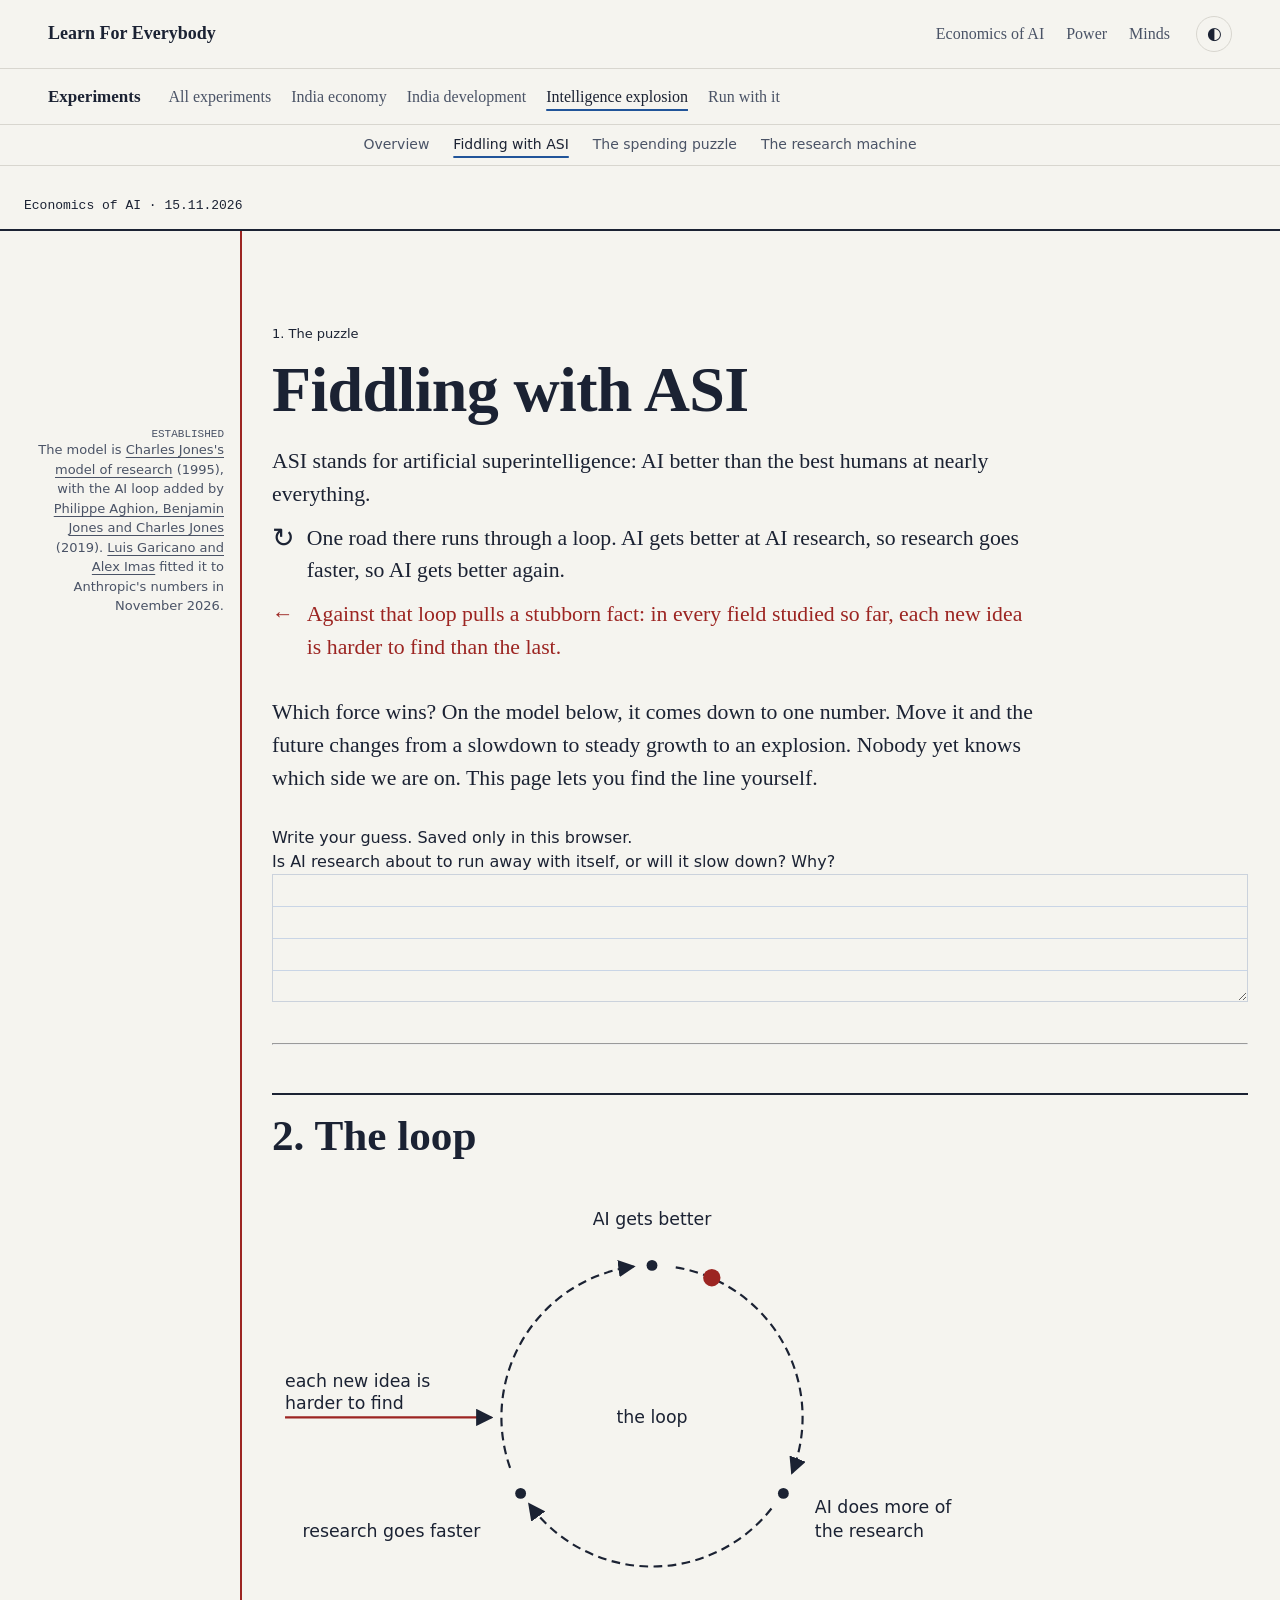
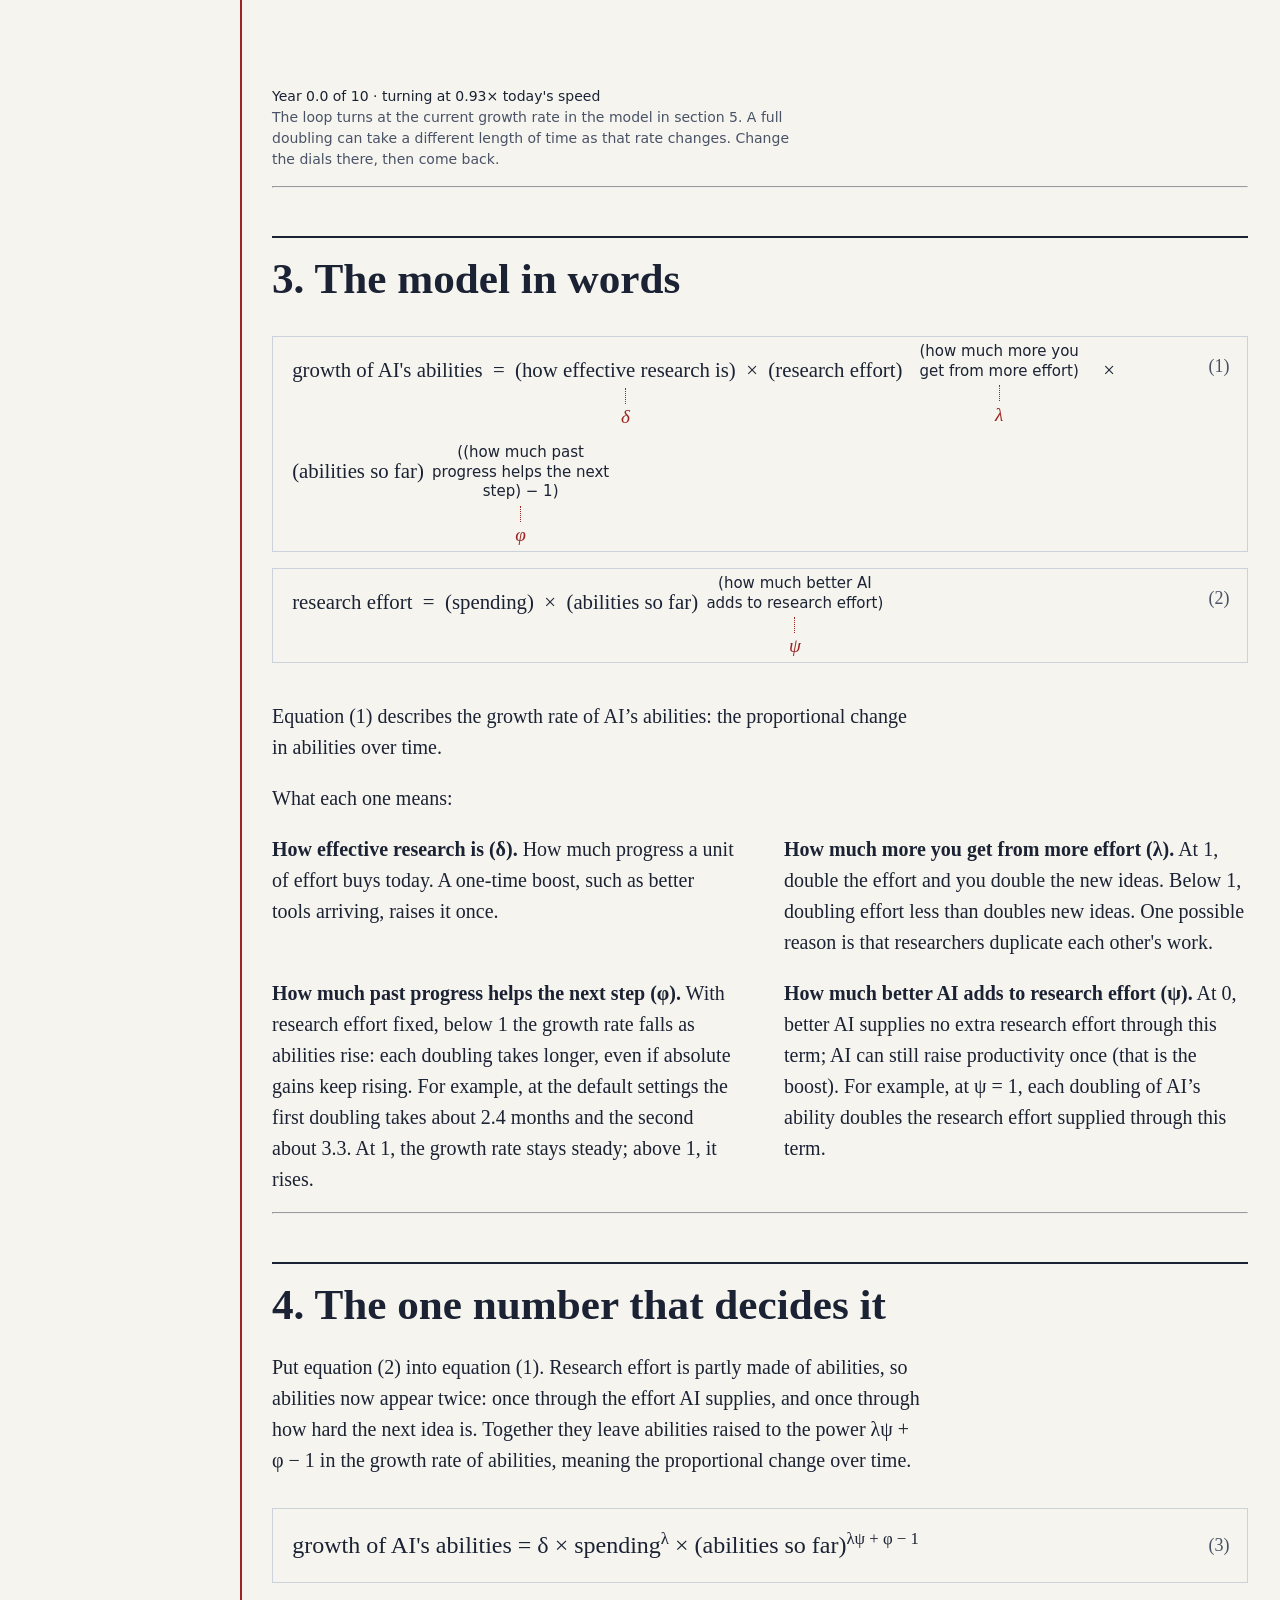
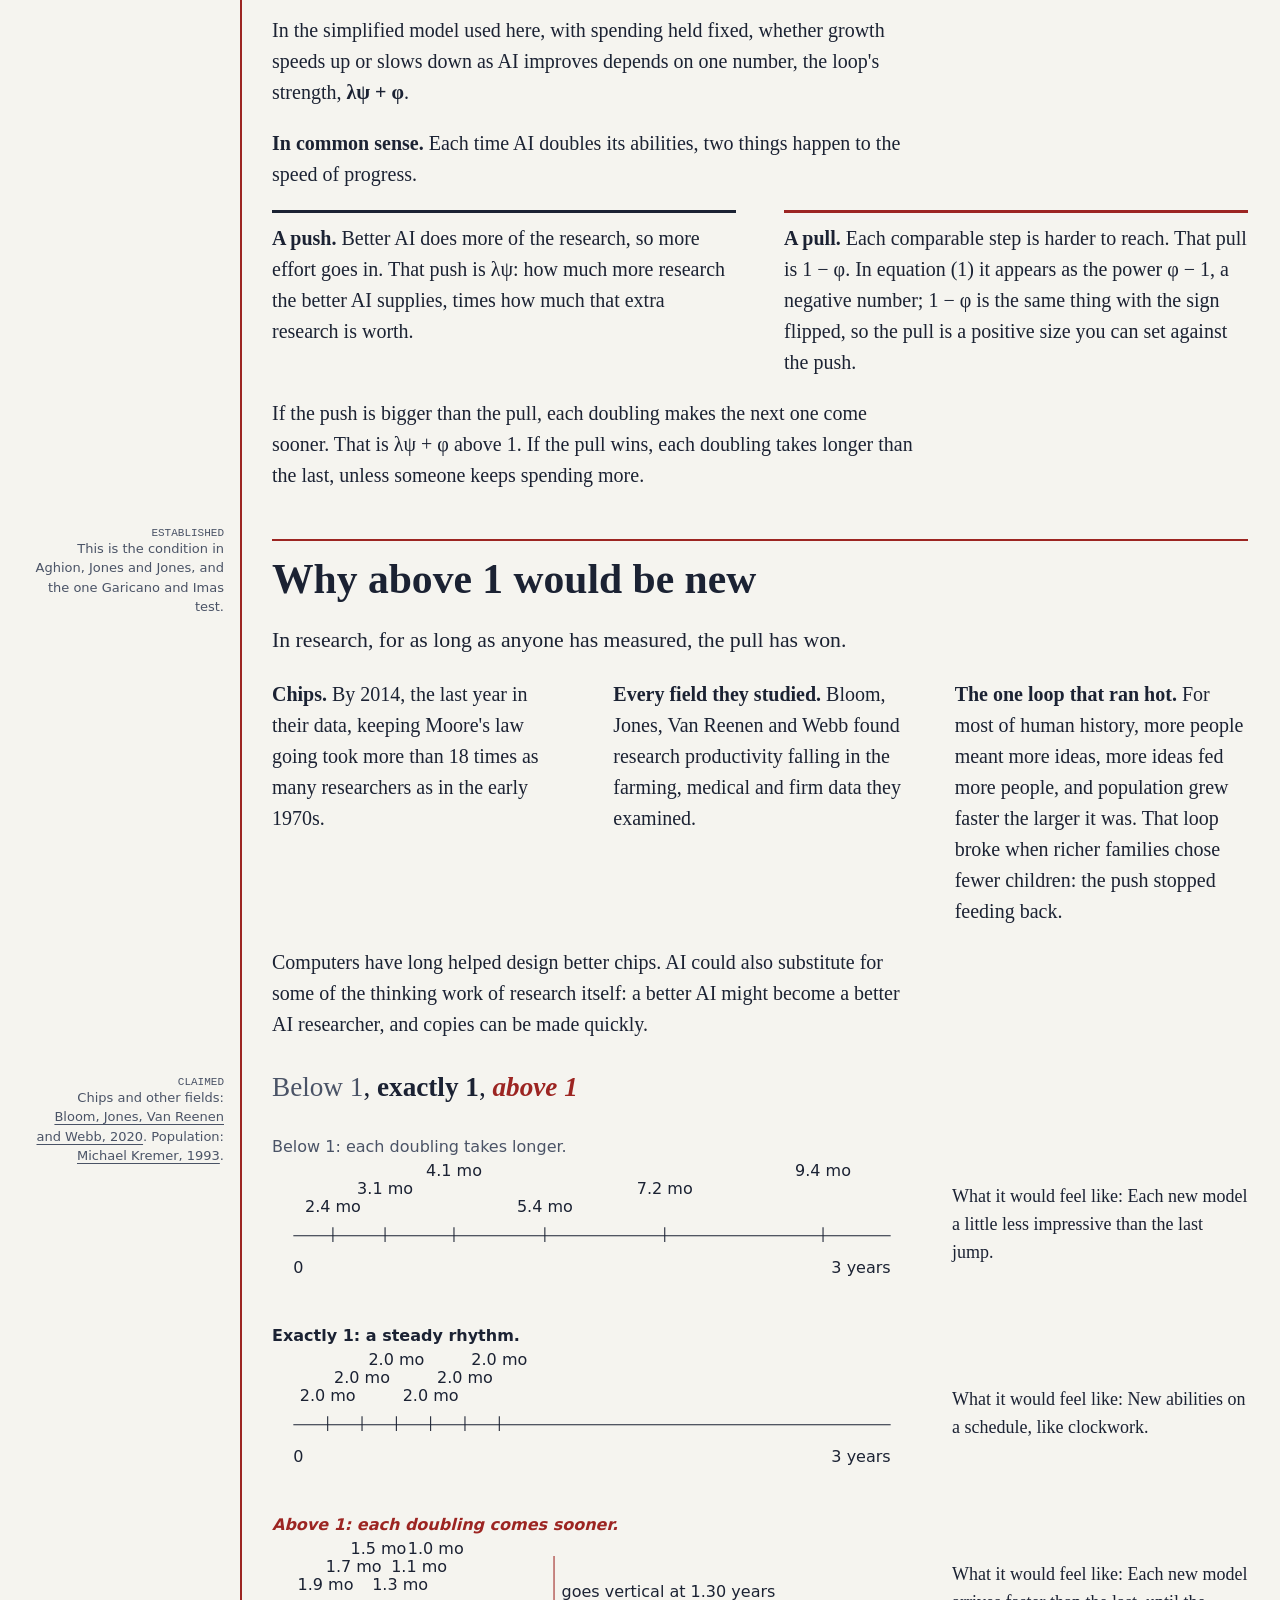
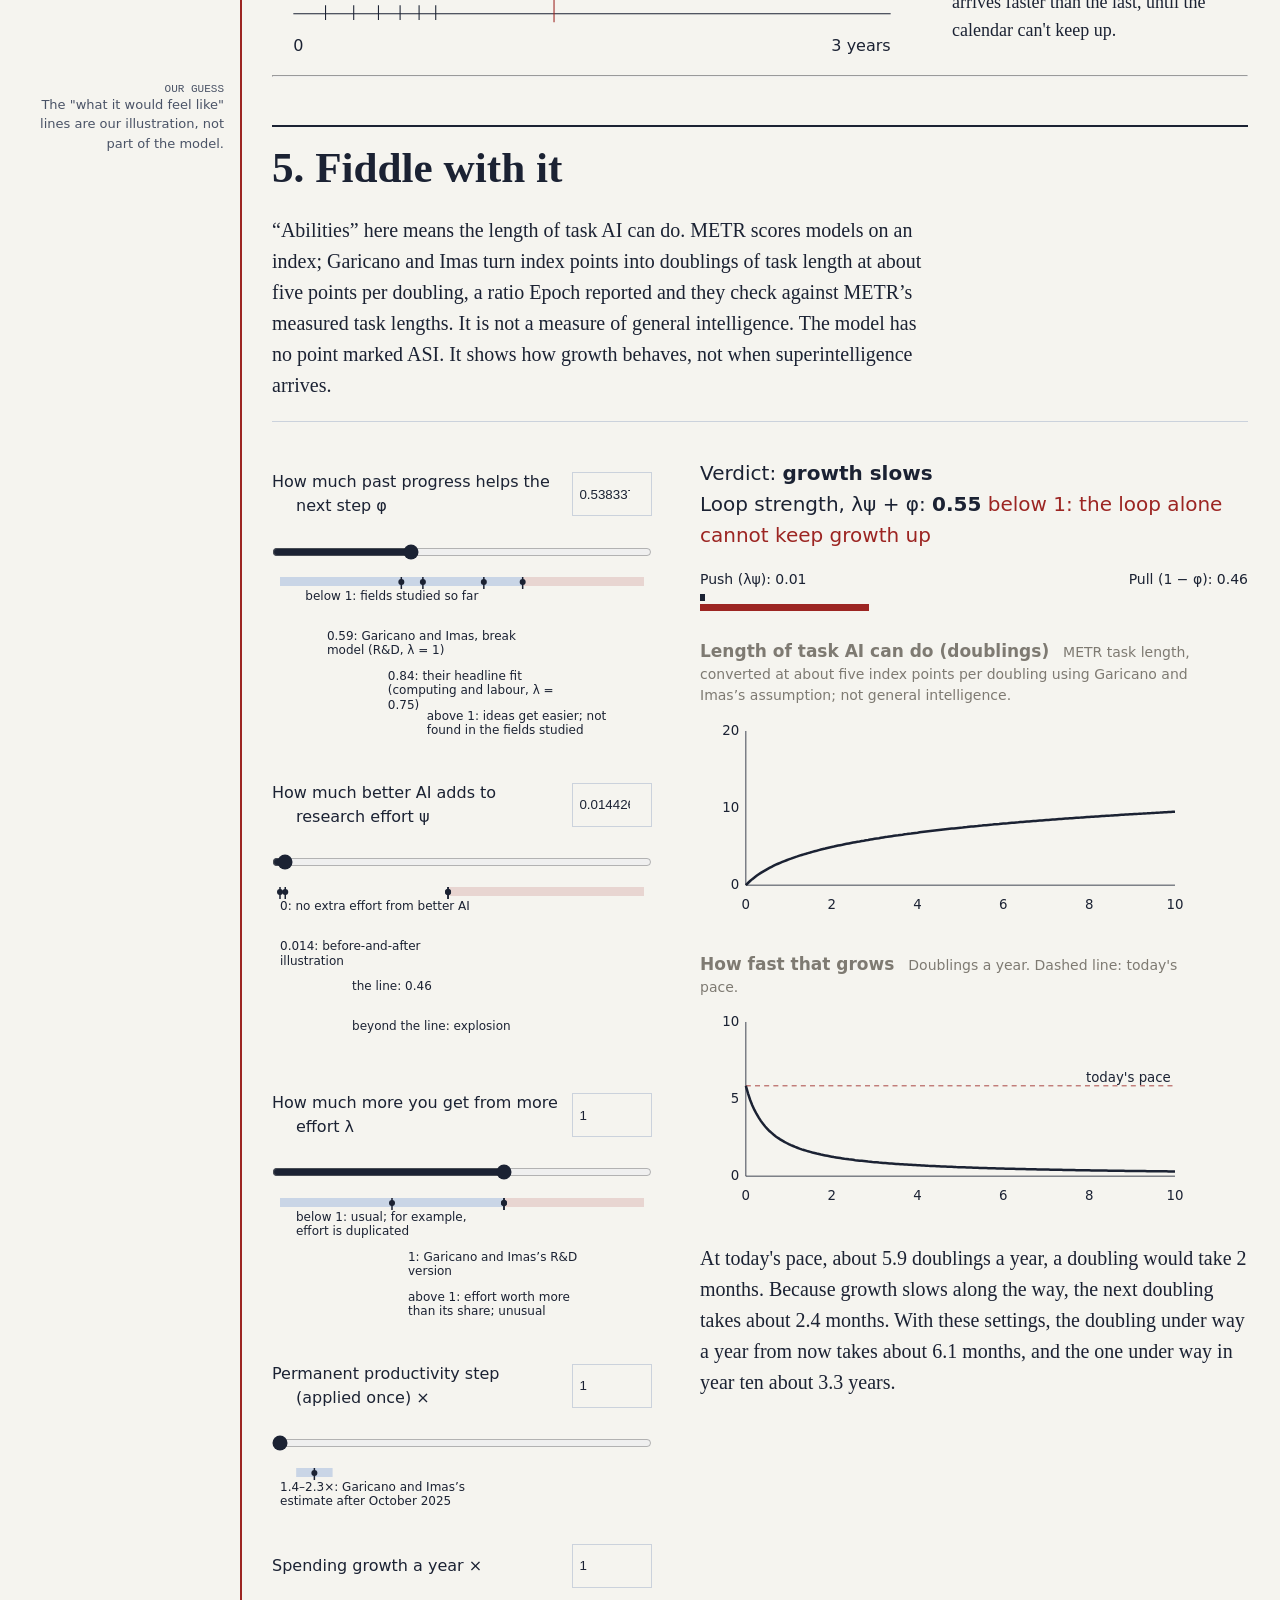
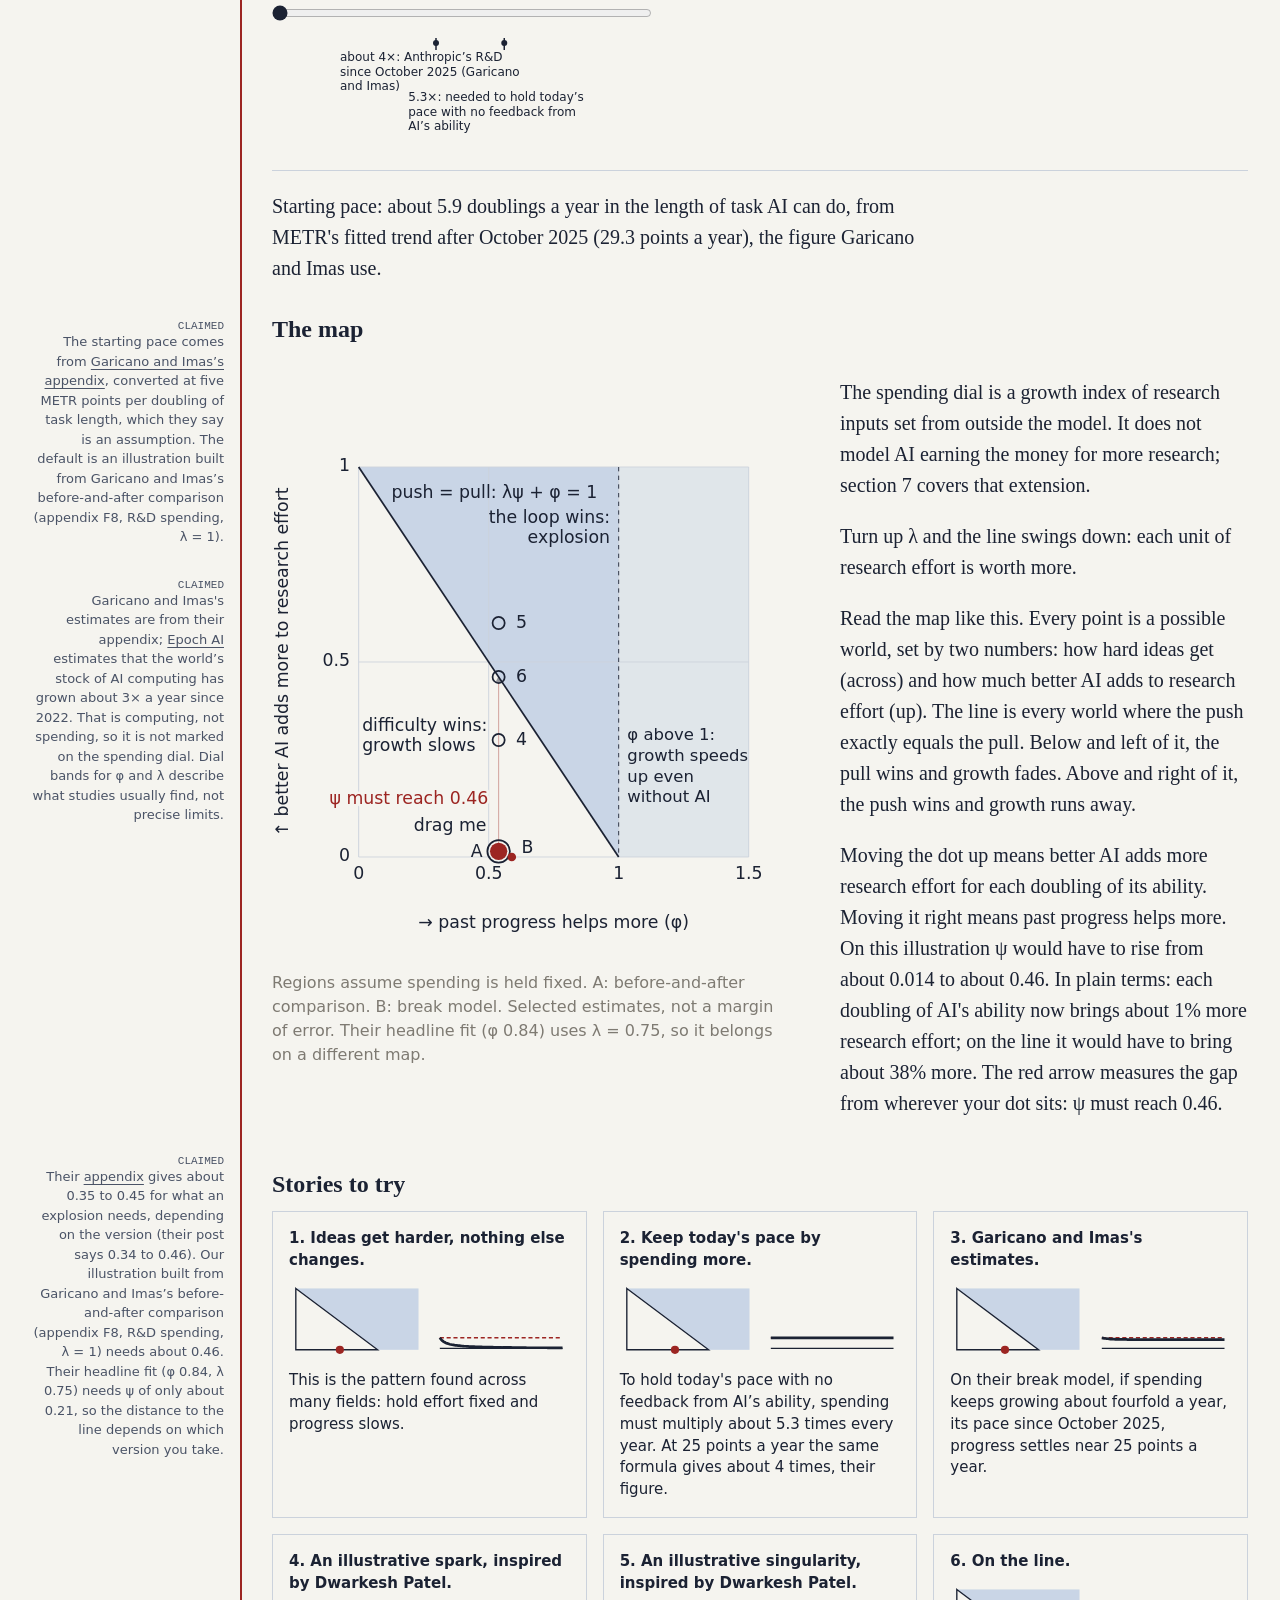
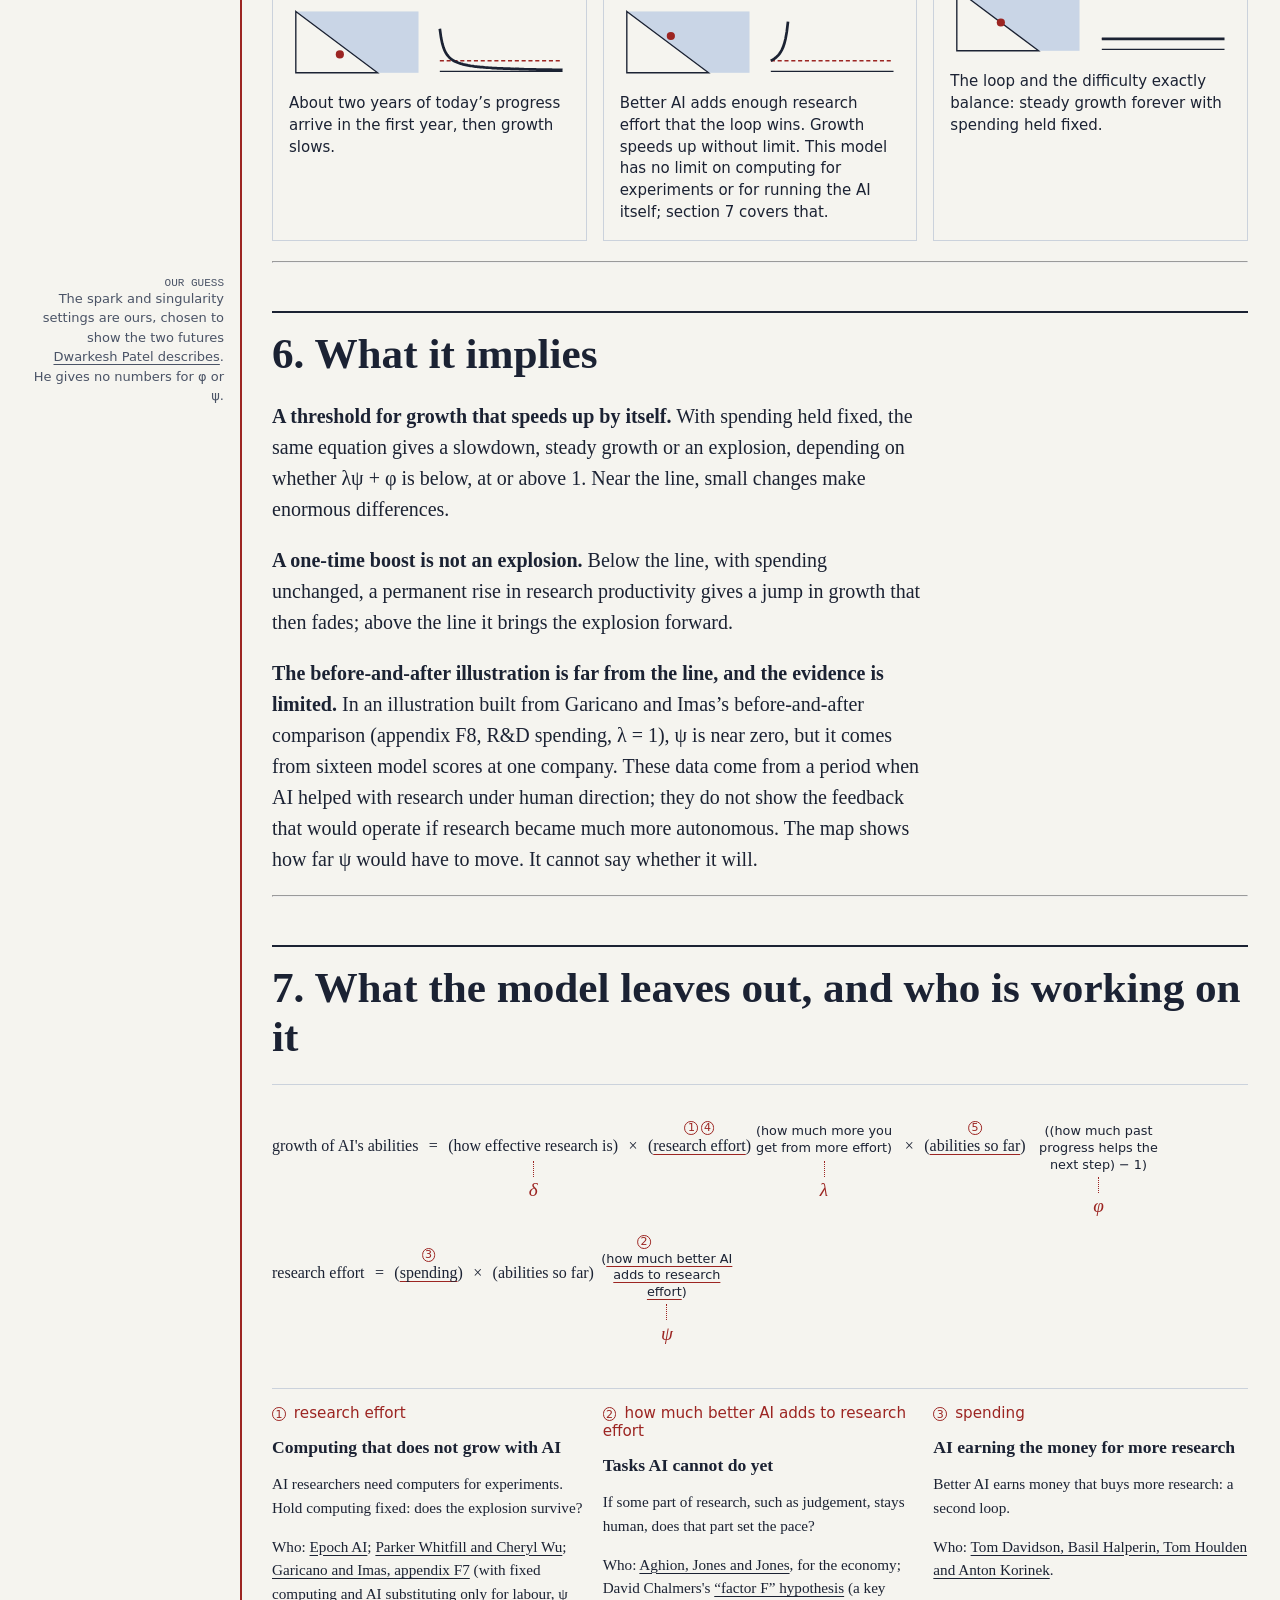
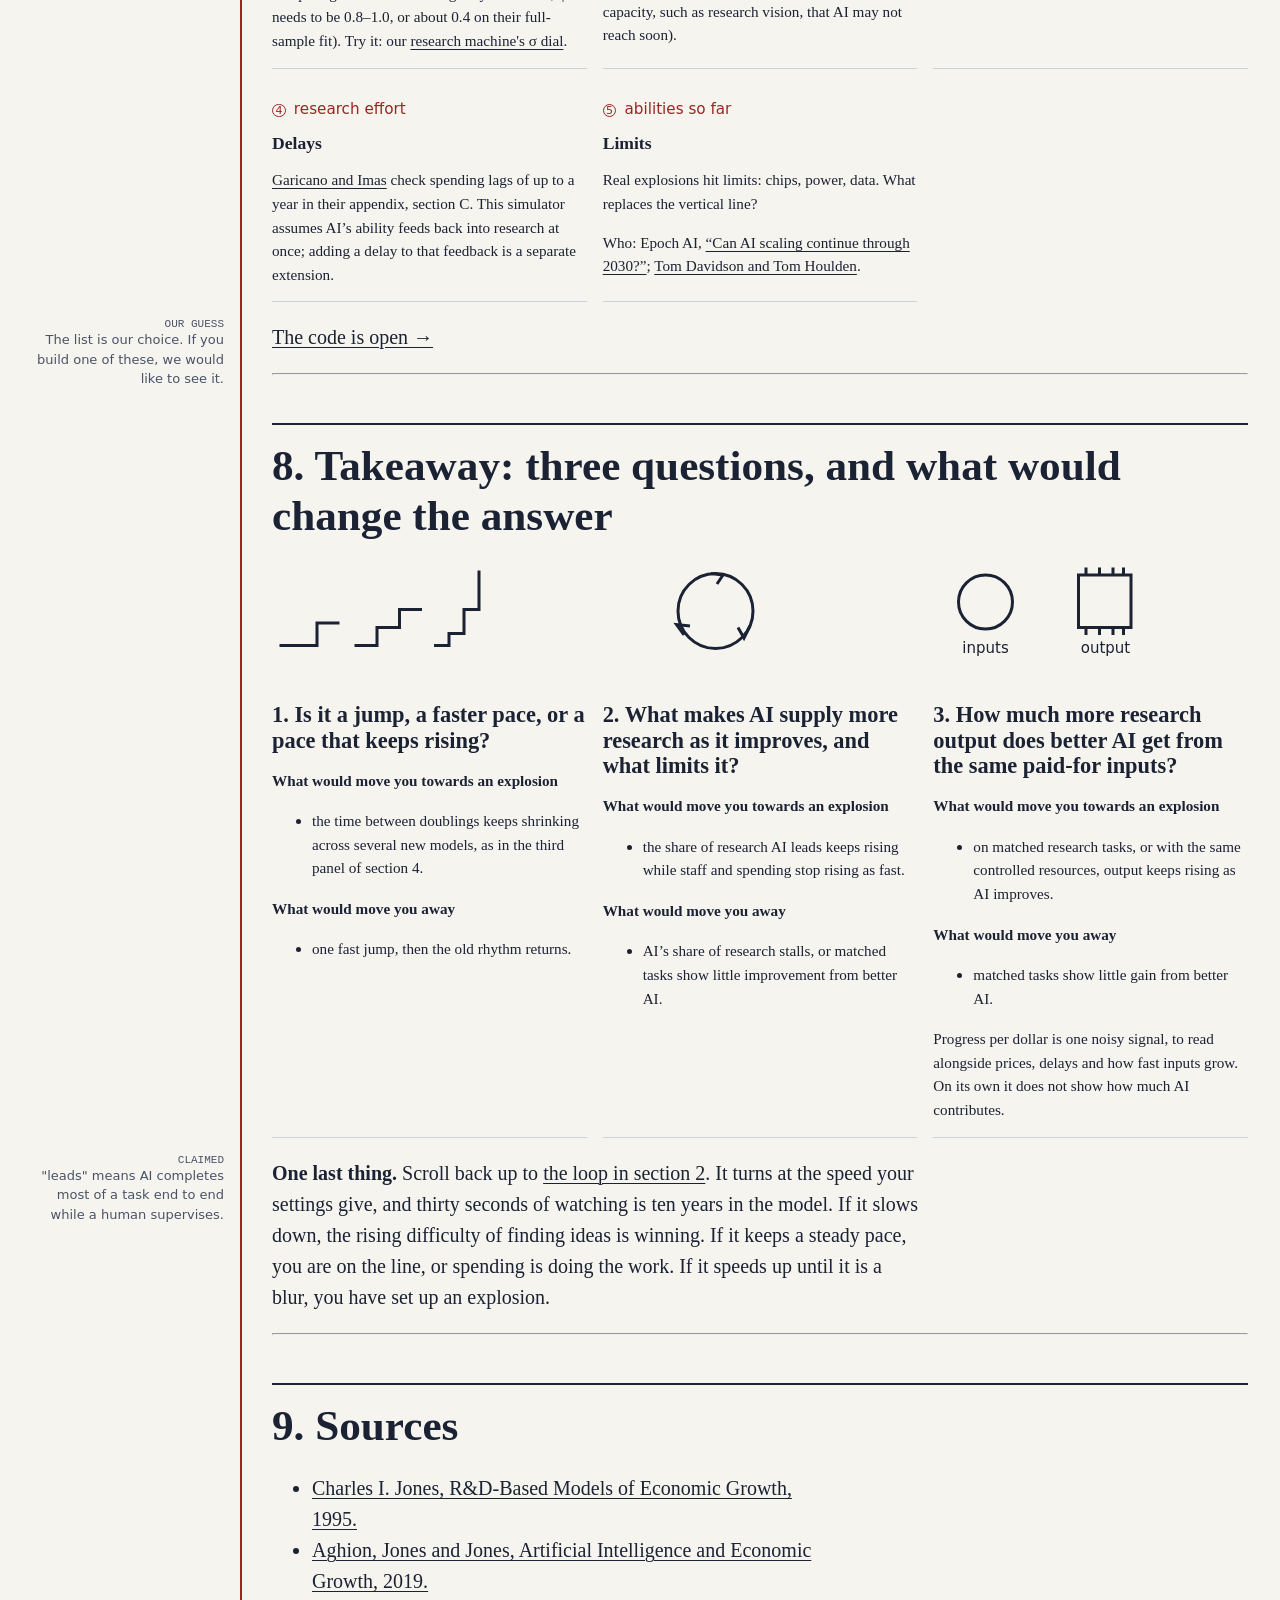
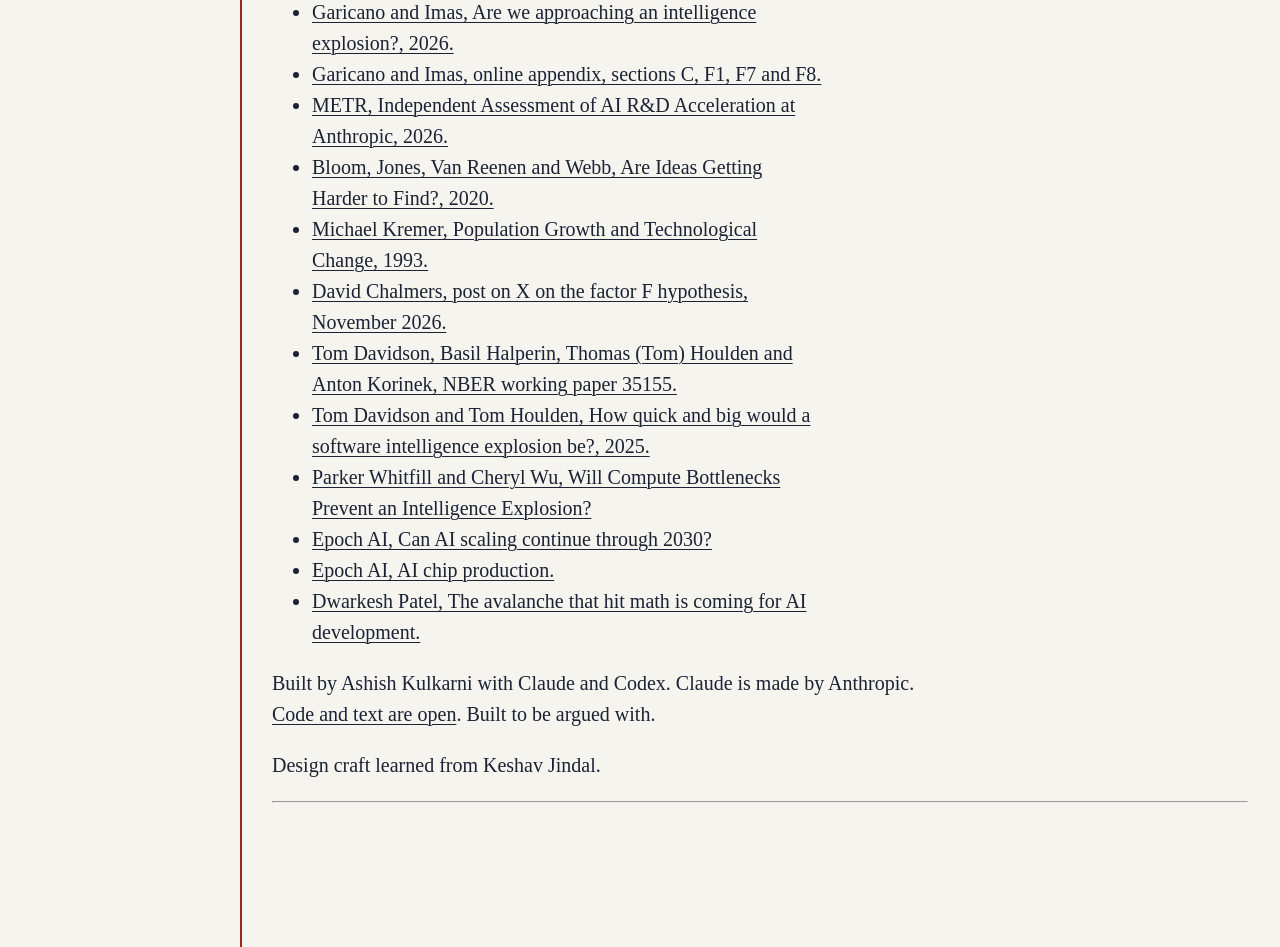
==== commit dd7a7456: "Astra's second review, batch two: evidence wording, task-length measure, Bloom scope, illustrative s" ====
--- a/site/experiments/fiddling-with-asi/index.html
+++ b/site/experiments/fiddling-with-asi/index.html
@@ -18,31 +18,31 @@
 </section><section id="the-loop"><h2>2. The loop</h2>
 <figure class="loop-figure"><svg viewBox="0 0 700 450" role="img" aria-label="AI gets better, AI does more of the research, research goes faster, and AI gets better again. Each new idea is harder to find."><defs><marker id="arrow" markerWidth="8" markerHeight="8" refX="7" refY="4" orient="auto"><path d="M0 0L8 4L0 8Z" fill="currentColor"/></marker></defs><g fill="none" stroke="currentColor" stroke-width="2" marker-end="url(#arrow)" class="loop-arrows"><path d="M367 76 A140 140 0 0 1 479 266"/><path d="M463 295 A140 140 0 0 1 237 295"/><path d="M221 266 A140 140 0 0 1 333 76"/></g><g fill="currentColor"><circle cx="350" cy="75" r="5"/><circle cx="471" cy="285" r="5"/><circle cx="229" cy="285" r="5"/></g><text x="350" y="38" text-anchor="middle">AI gets better</text><text x="500" y="303">AI does more of</text><text x="500" y="325">the research</text><text x="110" y="325" text-anchor="middle">research goes faster</text><text x="350" y="220" text-anchor="middle">the loop</text><path d="M12 215 L202 215" stroke="var(--red)" stroke-width="2" marker-end="url(#arrow)"/><text x="12" y="187">each new idea is</text><text x="12" y="207">harder to find</text><circle id="loop-runner" cx="350" cy="75" r="8" fill="var(--red)"/></svg><figcaption class="loop-speed"><span id="loop-clock" aria-hidden="true"></span><span>The loop turns at the current growth rate in the model in section 5. A full doubling can take a different length of time as that rate changes. Change the dials there, then come back.</span></figcaption></figure>
 <hr /></section><section><h2>3. The model in words</h2>
-<div class="weq" role="group" aria-label="The model in words"><p class="weq-line weq-numbered" data-eq="(1)"><span class="weq-lhs">growth of AI's abilities</span><span class="weq-op">=</span><span class="weq-term"><span class="weq-box">(how effective research is)<span class="weq-sym" aria-hidden="true">δ</span></span></span><span class="weq-op">×</span><span class="weq-term"><span class="weq-base">(research effort)</span><span class="weq-pow">(how much more you get from more effort)<span class="weq-sym" aria-hidden="true">λ</span></span></span><span class="weq-op">×</span><span class="weq-term"><span class="weq-base">(abilities so far)</span><span class="weq-pow">((how much past progress helps the next step) − 1)<span class="weq-sym" aria-hidden="true">φ</span></span></span></p><p class="weq-line weq-numbered" data-eq="(2)"><span class="weq-lhs">research effort</span><span class="weq-op">=</span><span class="weq-term"><span class="weq-box">(spending)</span></span><span class="weq-op">×</span><span class="weq-term"><span class="weq-base">(abilities so far)</span><span class="weq-pow">(how much AI adds to research)<span class="weq-sym" aria-hidden="true">ψ</span></span></span></p></div>
-<p>What each one means:</p><ul class="terms"><li><strong>How effective research is (δ).</strong> How much progress a unit of effort buys today. A one-time boost, such as better tools arriving, raises it once.</li><li><strong>How much more you get from more effort (λ).</strong> At 1, double the effort and you double the new ideas. Below 1, part of the extra effort is wasted, for example when researchers duplicate each other's work.</li><li><strong>How much past progress helps the next step (φ).</strong> Below 1, each advance makes the next harder: ideas get harder to find. At 1, progress keeps its pace on its own. Above 1, each advance makes the next easier.</li><li><strong>How much AI adds to research (ψ).</strong> At 0, better AI supplies no extra research effort through this term; AI can still raise productivity once (that is the boost). For example, at ψ = 1, each doubling of AI’s ability doubles the research effort supplied through this term.</li></ul>
+<div class="weq" role="group" aria-label="The model in words"><p class="weq-line weq-numbered" data-eq="(1)"><span class="weq-lhs">growth of AI's abilities</span><span class="weq-op">=</span><span class="weq-term"><span class="weq-box">(how effective research is)<span class="weq-sym" aria-hidden="true">δ</span></span></span><span class="weq-op">×</span><span class="weq-term"><span class="weq-base">(research effort)</span><span class="weq-pow">(how much more you get from more effort)<span class="weq-sym" aria-hidden="true">λ</span></span></span><span class="weq-op">×</span><span class="weq-term"><span class="weq-base">(abilities so far)</span><span class="weq-pow">((how much past progress helps the next step) − 1)<span class="weq-sym" aria-hidden="true">φ</span></span></span></p><p class="weq-line weq-numbered" data-eq="(2)"><span class="weq-lhs">research effort</span><span class="weq-op">=</span><span class="weq-term"><span class="weq-box">(spending)</span></span><span class="weq-op">×</span><span class="weq-term"><span class="weq-base">(abilities so far)</span><span class="weq-pow">(how much better AI adds to research effort)<span class="weq-sym" aria-hidden="true">ψ</span></span></span></p></div>
+<p>Equation (1) describes the growth rate of AI’s abilities: the proportional change in abilities over time.</p><p>What each one means:</p><ul class="terms"><li><strong>How effective research is (δ).</strong> How much progress a unit of effort buys today. A one-time boost, such as better tools arriving, raises it once.</li><li><strong>How much more you get from more effort (λ).</strong> At 1, double the effort and you double the new ideas. Below 1, doubling effort less than doubles new ideas. One possible reason is that researchers duplicate each other's work.</li><li><strong>How much past progress helps the next step (φ).</strong> With research effort fixed, below 1 the growth rate falls as abilities rise: each doubling takes longer, even if absolute gains keep rising. For example, at the default settings the first doubling takes about <span data-derived="d1">2.4</span> months and the second about <span data-derived="d2">3.3</span>. At 1, the growth rate stays steady; above 1, it rises.</li><li><strong>How much better AI adds to research effort (ψ).</strong> At 0, better AI supplies no extra research effort through this term; AI can still raise productivity once (that is the boost). For example, at ψ = 1, each doubling of AI’s ability doubles the research effort supplied through this term.</li></ul>
 <hr /></section><section><h2>4. The one number that decides it</h2>
-<p>Put equation (2) into equation (1). Research effort is partly made of abilities, so abilities now appear twice: once through the effort AI supplies, and once through how hard the next idea is. Together they leave abilities raised to the power λψ + φ − 1 in the growth of abilities.</p><div class="equation weq-numbered" data-eq="(3)">growth of AI's abilities = δ × spending<sup>λ</sup> × (abilities so far)<sup>λψ + φ − 1</sup></div><p>In the simplified model used here, with spending held fixed, whether growth speeds up or slows down as AI improves depends on one number, the loop's strength, <strong>λψ + φ</strong>.</p>
-<p><strong>In common sense.</strong> Each time AI doubles its abilities, two things happen to the speed of progress.</p><ul class="push-pull"><li><strong>A push.</strong> Better AI does more of the research, so more effort goes in. That push is λψ: how much more research the better AI supplies, times how much that extra research is worth.</li><li><strong>A pull.</strong> The next idea is harder to find. That pull is 1 − φ. In equation (1) it appears as the power φ − 1, a negative number; 1 − φ is the same thing with the sign flipped, so the pull is a positive size you can set against the push.</li></ul><p>If the push is bigger than the pull, each doubling makes the next one come sooner. That is λψ + φ above 1. If the pull wins, each doubling takes longer than the last, unless someone keeps spending more.</p><aside class="note"><strong>ESTABLISHED</strong> This is the condition in Aghion, Jones and Jones, and the one Garicano and Imas test.</aside>
-<h3 class="big-claim">Why above 1 would be new</h3><p class="lede">In research, for as long as anyone has measured, the pull has won.</p><ul class="history"><li><strong>Chips.</strong> Keeping Moore's law going now takes more than 18 times as many researchers as in the early 1970s. Better chips did help design the next chips, yet the number of researchers needed kept rising.</li><li><strong>Every field studied.</strong> The same economists found research productivity falling in farming, medicine and across firms: steady progress needed ever more researchers.</li><li><strong>The one loop that ran hot.</strong> For most of human history, more people meant more ideas, more ideas fed more people, and population grew faster the larger it was. That loop broke when richer families chose fewer children: the push stopped feeding back.</li></ul><p>What makes AI different is that the push could come from the thing being improved. A better chip did not become a better engineer. A better AI might become a better AI researcher, and copies of it can be made in minutes, not raised and trained over twenty years. That is why AI is new territory for this equation.</p><aside class="note"><strong>CLAIMED</strong> Chips and other fields: <a href="https://doi.org/10.1257/aer.20180338">Bloom, Jones, Van Reenen and Webb, 2020</a>. Population: <a href="https://doi.org/10.2307/2118405">Michael Kremer, 1993</a>.</aside><h3 class="regimes"><span class="r-below">Below 1</span>, <span class="r-at">exactly 1</span>, <span class="r-above">above 1</span></h3><div class="infographic" id="infographic"><div><h4 class="r-below">Below 1: each doubling takes longer.</h4><svg viewBox="0 0 600 120" role="img" aria-label="Gaps between the next six doublings, in months"><line x1="20" y1="70" x2="580" y2="70" stroke="currentColor"/><line x1="57.1" y1="62" x2="57.1" y2="76" stroke="currentColor"/><text x="57.1" y="48" text-anchor="middle">2.4 mo</text><line x1="106.0" y1="62" x2="106.0" y2="76" stroke="currentColor"/><text x="106.0" y="31" text-anchor="middle">3.1 mo</text><line x1="170.6" y1="62" x2="170.6" y2="76" stroke="currentColor"/><text x="170.6" y="14" text-anchor="middle">4.1 mo</text><line x1="255.8" y1="62" x2="255.8" y2="76" stroke="currentColor"/><text x="255.8" y="48" text-anchor="middle">5.4 mo</text><line x1="368.2" y1="62" x2="368.2" y2="76" stroke="currentColor"/><text x="368.2" y="31" text-anchor="middle">7.2 mo</text><line x1="516.6" y1="62" x2="516.6" y2="76" stroke="currentColor"/><text x="516.6" y="14" text-anchor="middle">9.4 mo</text><text x="20" y="105">0</text><text x="580" y="105" text-anchor="end">3 years</text></svg><p>What it would feel like: Each new model a little less impressive than the last jump.</p></div><div><h4 class="r-at">Exactly 1: a steady rhythm.</h4><svg viewBox="0 0 600 120" role="img" aria-label="Gaps between the next six doublings, in months"><line x1="20" y1="70" x2="580" y2="70" stroke="currentColor"/><line x1="52.2" y1="62" x2="52.2" y2="76" stroke="currentColor"/><text x="52.2" y="48" text-anchor="middle">2.0 mo</text><line x1="84.4" y1="62" x2="84.4" y2="76" stroke="currentColor"/><text x="84.4" y="31" text-anchor="middle">2.0 mo</text><line x1="116.6" y1="62" x2="116.6" y2="76" stroke="currentColor"/><text x="116.6" y="14" text-anchor="middle">2.0 mo</text><line x1="148.7" y1="62" x2="148.7" y2="76" stroke="currentColor"/><text x="148.7" y="48" text-anchor="middle">2.0 mo</text><line x1="180.9" y1="62" x2="180.9" y2="76" stroke="currentColor"/><text x="180.9" y="31" text-anchor="middle">2.0 mo</text><line x1="213.1" y1="62" x2="213.1" y2="76" stroke="currentColor"/><text x="213.1" y="14" text-anchor="middle">2.0 mo</text><text x="20" y="105">0</text><text x="580" y="105" text-anchor="end">3 years</text></svg><p>What it would feel like: New abilities on a schedule, like clockwork.</p></div><div><h4 class="r-above">Above 1: each doubling comes sooner.</h4><svg viewBox="0 0 600 120" role="img" aria-label="Gaps between the next six doublings, in months"><line x1="20" y1="70" x2="580" y2="70" stroke="currentColor"/><line x1="50.2" y1="62" x2="50.2" y2="76" stroke="currentColor"/><text x="50.2" y="48" text-anchor="middle">1.9 mo</text><line x1="76.6" y1="62" x2="76.6" y2="76" stroke="currentColor"/><text x="76.6" y="31" text-anchor="middle">1.7 mo</text><line x1="99.8" y1="62" x2="99.8" y2="76" stroke="currentColor"/><text x="99.8" y="14" text-anchor="middle">1.5 mo</text><line x1="120.1" y1="62" x2="120.1" y2="76" stroke="currentColor"/><text x="120.1" y="48" text-anchor="middle">1.3 mo</text><line x1="137.9" y1="62" x2="137.9" y2="76" stroke="currentColor"/><text x="137.9" y="31" text-anchor="middle">1.1 mo</text><line x1="153.5" y1="62" x2="153.5" y2="76" stroke="currentColor"/><text x="153.5" y="14" text-anchor="middle">1.0 mo</text><line x1="264.4" y1="16" x2="264.4" y2="78" stroke="var(--red)"/><text x="271.4" y="54">goes vertical at 1.30 years</text><text x="20" y="105">0</text><text x="580" y="105" text-anchor="end">3 years</text></svg><p>What it would feel like: Each new model arrives faster than the last, until the calendar can't keep up.</p></div></div><aside class="note"><strong>OUR GUESS</strong> The "what it would feel like" lines are our illustration, not part of the model.</aside>
-<hr /></section><section id="fiddle"><h2>5. Fiddle with it</h2>
-<div class="machine"><div class="dials controls" id="dials"></div><div class="machine-out"><p id="input-message" role="status"></p><p class="strength" aria-live="polite">Verdict: <strong id="verdict">growth slows</strong><br>Loop strength, λψ + φ: <strong id="strength">0.55</strong> <span id="strength-gloss">below 1: the loop alone cannot keep growth up</span></p><p id="compute-caveat" aria-live="polite"></p><div id="forces" class="forces" aria-live="polite">Push: 0.014; pull: 0.462</div><div class="charts"><figure><figcaption>AI's abilities <small>Doublings of the length of task AI can do</small></figcaption><svg id="abilities-chart" viewBox="0 0 600 260" role="img" aria-label="AI abilities over ten years"><line x1="55" y1="215" x2="570" y2="215" stroke="currentColor"/><line x1="55" y1="30" x2="55" y2="215" stroke="currentColor"/><path d="M55.0 215.0 L57.6 212.4 L60.1 210.0 L62.7 207.8 L65.3 205.8 L67.9 203.8 L70.5 202.0 L73.0 200.3 L75.6 198.7 L78.2 197.2 L80.8 195.7 L83.3 194.3 L85.9 193.0 L88.5 191.7 L91.0 190.5 L93.6 189.3 L96.2 188.2 L98.8 187.1 L101.3 186.1 L103.9 185.1 L106.5 184.1 L109.1 183.2 L111.7 182.2 L114.2 181.3 L116.8 180.5 L119.4 179.6 L122.0 178.8 L124.5 178.0 L127.1 177.3 L129.7 176.5 L132.3 175.8 L134.8 175.0 L137.4 174.3 L140.0 173.7 L142.6 173.0 L145.1 172.3 L147.7 171.7 L150.3 171.1 L152.8 170.4 L155.4 169.8 L158.0 169.2 L160.6 168.7 L163.2 168.1 L165.7 167.5 L168.3 167.0 L170.9 166.5 L173.4 165.9 L176.0 165.4 L178.6 164.9 L181.2 164.4 L183.8 163.9 L186.3 163.4 L188.9 162.9 L191.5 162.5 L194.1 162.0 L196.6 161.6 L199.2 161.1 L201.8 160.7 L204.3 160.2 L206.9 159.8 L209.5 159.4 L212.1 159.0 L214.7 158.6 L217.2 158.1 L219.8 157.7 L222.4 157.3 L224.9 157.0 L227.5 156.6 L230.1 156.2 L232.7 155.8 L235.3 155.4 L237.8 155.1 L240.4 154.7 L243.0 154.4 L245.6 154.0 L248.1 153.7 L250.7 153.3 L253.3 153.0 L255.8 152.6 L258.4 152.3 L261.0 152.0 L263.6 151.6 L266.1 151.3 L268.7 151.0 L271.3 150.7 L273.9 150.4 L276.4 150.1 L279.0 149.8 L281.6 149.5 L284.2 149.2 L286.8 148.9 L289.3 148.6 L291.9 148.3 L294.5 148.0 L297.1 147.7 L299.6 147.4 L302.2 147.1 L304.8 146.9 L307.4 146.6 L309.9 146.3 L312.5 146.0 L315.1 145.8 L317.6 145.5 L320.2 145.3 L322.8 145.0 L325.4 144.7 L327.9 144.5 L330.5 144.2 L333.1 144.0 L335.7 143.7 L338.3 143.5 L340.8 143.2 L343.4 143.0 L346.0 142.7 L348.6 142.5 L351.1 142.3 L353.7 142.0 L356.3 141.8 L358.9 141.6 L361.4 141.3 L364.0 141.1 L366.6 140.9 L369.1 140.7 L371.7 140.4 L374.3 140.2 L376.9 140.0 L379.4 139.8 L382.0 139.6 L384.6 139.3 L387.2 139.1 L389.8 138.9 L392.3 138.7 L394.9 138.5 L397.5 138.3 L400.1 138.1 L402.6 137.9 L405.2 137.7 L407.8 137.5 L410.4 137.3 L412.9 137.1 L415.5 136.9 L418.1 136.7 L420.6 136.5 L423.2 136.3 L425.8 136.1 L428.4 135.9 L430.9 135.7 L433.5 135.5 L436.1 135.3 L438.7 135.1 L441.3 135.0 L443.8 134.8 L446.4 134.6 L449.0 134.4 L451.6 134.2 L454.1 134.0 L456.7 133.9 L459.3 133.7 L461.9 133.5 L464.4 133.3 L467.0 133.2 L469.6 133.0 L472.1 132.8 L474.7 132.6 L477.3 132.5 L479.9 132.3 L482.5 132.1 L485.0 132.0 L487.6 131.8 L490.2 131.6 L492.8 131.5 L495.3 131.3 L497.9 131.1 L500.5 131.0 L503.0 130.8 L505.6 130.6 L508.2 130.5 L510.8 130.3 L513.4 130.2 L515.9 130.0 L518.5 129.9 L521.1 129.7 L523.6 129.5 L526.2 129.4 L528.8 129.2 L531.4 129.1 L534.0 128.9 L536.5 128.8 L539.1 128.6 L541.7 128.5 L544.3 128.3 L546.8 128.2 L549.4 128.0 L552.0 127.9 L554.5 127.7 L557.1 127.6 L559.7 127.5 L562.3 127.3 L564.9 127.2 L567.4 127.0 L570.0 126.9" fill="none" stroke="currentColor" stroke-width="3"/><text x="47" y="220" text-anchor="end">0</text><text x="47" y="127.5" text-anchor="end">10</text><text x="47" y="35" text-anchor="end">20</text><text x="55" y="244" text-anchor="middle">0</text><text x="158" y="244" text-anchor="middle">2</text><text x="261" y="244" text-anchor="middle">4</text><text x="364" y="244" text-anchor="middle">6</text><text x="467" y="244" text-anchor="middle">8</text><text x="570" y="244" text-anchor="middle">10</text><text x="65" y="55"></text></svg></figure><figure><figcaption>How fast abilities grow <small>Doublings a year. Dashed line: today's pace.</small></figcaption><svg id="growth-chart" viewBox="0 0 600 260" role="img" aria-label="Growth in doublings a year over ten years"><line x1="55" y1="215" x2="570" y2="215" stroke="currentColor"/><line x1="55" y1="30" x2="55" y2="215" stroke="currentColor"/><line x1="55" y1="106.59" x2="570" y2="106.59" stroke="var(--red)" stroke-dasharray="6 5"/><text x="565" y="101.59" text-anchor="end">today's pace</text><path d="M55.0 106.6 L57.6 115.6 L60.1 123.3 L62.7 129.8 L65.3 135.5 L67.9 140.4 L70.5 144.8 L73.0 148.7 L75.6 152.2 L78.2 155.4 L80.8 158.2 L83.3 160.8 L85.9 163.1 L88.5 165.3 L91.0 167.3 L93.6 169.1 L96.2 170.8 L98.8 172.4 L101.3 173.9 L103.9 175.2 L106.5 176.5 L109.1 177.7 L111.7 178.8 L114.2 179.9 L116.8 180.9 L119.4 181.9 L122.0 182.8 L124.5 183.6 L127.1 184.4 L129.7 185.2 L132.3 185.9 L134.8 186.6 L137.4 187.2 L140.0 187.9 L142.6 188.5 L145.1 189.1 L147.7 189.6 L150.3 190.1 L152.8 190.6 L155.4 191.1 L158.0 191.6 L160.6 192.1 L163.2 192.5 L165.7 192.9 L168.3 193.3 L170.9 193.7 L173.4 194.1 L176.0 194.4 L178.6 194.8 L181.2 195.1 L183.8 195.4 L186.3 195.8 L188.9 196.1 L191.5 196.4 L194.1 196.6 L196.6 196.9 L199.2 197.2 L201.8 197.5 L204.3 197.7 L206.9 198.0 L209.5 198.2 L212.1 198.4 L214.7 198.7 L217.2 198.9 L219.8 199.1 L222.4 199.3 L224.9 199.5 L227.5 199.7 L230.1 199.9 L232.7 200.1 L235.3 200.3 L237.8 200.4 L240.4 200.6 L243.0 200.8 L245.6 201.0 L248.1 201.1 L250.7 201.3 L253.3 201.4 L255.8 201.6 L258.4 201.7 L261.0 201.9 L263.6 202.0 L266.1 202.2 L268.7 202.3 L271.3 202.4 L273.9 202.6 L276.4 202.7 L279.0 202.8 L281.6 202.9 L284.2 203.1 L286.8 203.2 L289.3 203.3 L291.9 203.4 L294.5 203.5 L297.1 203.6 L299.6 203.7 L302.2 203.8 L304.8 203.9 L307.4 204.1 L309.9 204.2 L312.5 204.2 L315.1 204.3 L317.6 204.4 L320.2 204.5 L322.8 204.6 L325.4 204.7 L327.9 204.8 L330.5 204.9 L333.1 205.0 L335.7 205.1 L338.3 205.1 L340.8 205.2 L343.4 205.3 L346.0 205.4 L348.6 205.5 L351.1 205.5 L353.7 205.6 L356.3 205.7 L358.9 205.7 L361.4 205.8 L364.0 205.9 L366.6 206.0 L369.1 206.0 L371.7 206.1 L374.3 206.2 L376.9 206.2 L379.4 206.3 L382.0 206.4 L384.6 206.4 L387.2 206.5 L389.8 206.5 L392.3 206.6 L394.9 206.7 L397.5 206.7 L400.1 206.8 L402.6 206.8 L405.2 206.9 L407.8 206.9 L410.4 207.0 L412.9 207.0 L415.5 207.1 L418.1 207.1 L420.6 207.2 L423.2 207.3 L425.8 207.3 L428.4 207.3 L430.9 207.4 L433.5 207.4 L436.1 207.5 L438.7 207.5 L441.3 207.6 L443.8 207.6 L446.4 207.7 L449.0 207.7 L451.6 207.8 L454.1 207.8 L456.7 207.9 L459.3 207.9 L461.9 207.9 L464.4 208.0 L467.0 208.0 L469.6 208.1 L472.1 208.1 L474.7 208.1 L477.3 208.2 L479.9 208.2 L482.5 208.3 L485.0 208.3 L487.6 208.3 L490.2 208.4 L492.8 208.4 L495.3 208.4 L497.9 208.5 L500.5 208.5 L503.0 208.5 L505.6 208.6 L508.2 208.6 L510.8 208.7 L513.4 208.7 L515.9 208.7 L518.5 208.8 L521.1 208.8 L523.6 208.8 L526.2 208.8 L528.8 208.9 L531.4 208.9 L534.0 208.9 L536.5 209.0 L539.1 209.0 L541.7 209.0 L544.3 209.1 L546.8 209.1 L549.4 209.1 L552.0 209.1 L554.5 209.2 L557.1 209.2 L559.7 209.2 L562.3 209.3 L564.9 209.3 L567.4 209.3 L570.0 209.3" fill="none" stroke="currentColor" stroke-width="3"/><text x="47" y="220" text-anchor="end">0</text><text x="47" y="127.5" text-anchor="end">5</text><text x="47" y="35" text-anchor="end">10</text><text x="55" y="244" text-anchor="middle">0</text><text x="158" y="244" text-anchor="middle">2</text><text x="261" y="244" text-anchor="middle">4</text><text x="364" y="244" text-anchor="middle">6</text><text x="467" y="244" text-anchor="middle">8</text><text x="570" y="244" text-anchor="middle">10</text><text x="65" y="55"></text></svg></figure></div><p id="chart-message" aria-live="polite">At today's pace, about 5.9 doublings a year, a doubling would take 2 months. Because growth slows along the way, the next doubling takes about 2.4 months. With these settings, the doubling under way a year from now takes about 6.1 months, and the one under way in year ten about 3.3 years.</p></div></div>
+<p>Put equation (2) into equation (1). Research effort is partly made of abilities, so abilities now appear twice: once through the effort AI supplies, and once through how hard the next idea is. Together they leave abilities raised to the power λψ + φ − 1 in the growth rate of abilities, meaning the proportional change over time.</p><div class="equation weq-numbered" data-eq="(3)">growth of AI's abilities = δ × spending<sup>λ</sup> × (abilities so far)<sup>λψ + φ − 1</sup></div><p>In the simplified model used here, with spending held fixed, whether growth speeds up or slows down as AI improves depends on one number, the loop's strength, <strong>λψ + φ</strong>.</p>
+<p><strong>In common sense.</strong> Each time AI doubles its abilities, two things happen to the speed of progress.</p><ul class="push-pull"><li><strong>A push.</strong> Better AI does more of the research, so more effort goes in. That push is λψ: how much more research the better AI supplies, times how much that extra research is worth.</li><li><strong>A pull.</strong> Each comparable step is harder to reach. That pull is 1 − φ. In equation (1) it appears as the power φ − 1, a negative number; 1 − φ is the same thing with the sign flipped, so the pull is a positive size you can set against the push.</li></ul><p>If the push is bigger than the pull, each doubling makes the next one come sooner. That is λψ + φ above 1. If the pull wins, each doubling takes longer than the last, unless someone keeps spending more.</p><aside class="note"><strong>ESTABLISHED</strong> This is the condition in Aghion, Jones and Jones, and the one Garicano and Imas test.</aside>
+<h3 class="big-claim">Why above 1 would be new</h3><p class="lede">In research, for as long as anyone has measured, the pull has won.</p><ul class="history"><li><strong>Chips.</strong> By 2014, the last year in their data, keeping Moore's law going took more than 18 times as many researchers as in the early 1970s.</li><li><strong>Every field they studied.</strong> Bloom, Jones, Van Reenen and Webb found research productivity falling in the farming, medical and firm data they examined.</li><li><strong>The one loop that ran hot.</strong> For most of human history, more people meant more ideas, more ideas fed more people, and population grew faster the larger it was. That loop broke when richer families chose fewer children: the push stopped feeding back.</li></ul><p>Computers have long helped design better chips. AI could also substitute for some of the thinking work of research itself: a better AI might become a better AI researcher, and copies can be made quickly.</p><aside class="note"><strong>CLAIMED</strong> Chips and other fields: <a href="https://doi.org/10.1257/aer.20180338">Bloom, Jones, Van Reenen and Webb, 2020</a>. Population: <a href="https://doi.org/10.2307/2118405">Michael Kremer, 1993</a>.</aside><h3 class="regimes"><span class="r-below">Below 1</span>, <span class="r-at">exactly 1</span>, <span class="r-above">above 1</span></h3><div class="infographic" id="infographic"><div><h4 class="r-below">Below 1: each doubling takes longer.</h4><svg viewBox="0 0 600 120" role="img" aria-label="Gaps between the next six doublings, in months"><line x1="20" y1="70" x2="580" y2="70" stroke="currentColor"/><line x1="57.1" y1="62" x2="57.1" y2="76" stroke="currentColor"/><text x="57.1" y="48" text-anchor="middle">2.4 mo</text><line x1="106.0" y1="62" x2="106.0" y2="76" stroke="currentColor"/><text x="106.0" y="31" text-anchor="middle">3.1 mo</text><line x1="170.6" y1="62" x2="170.6" y2="76" stroke="currentColor"/><text x="170.6" y="14" text-anchor="middle">4.1 mo</text><line x1="255.8" y1="62" x2="255.8" y2="76" stroke="currentColor"/><text x="255.8" y="48" text-anchor="middle">5.4 mo</text><line x1="368.2" y1="62" x2="368.2" y2="76" stroke="currentColor"/><text x="368.2" y="31" text-anchor="middle">7.2 mo</text><line x1="516.6" y1="62" x2="516.6" y2="76" stroke="currentColor"/><text x="516.6" y="14" text-anchor="middle">9.4 mo</text><text x="20" y="105">0</text><text x="580" y="105" text-anchor="end">3 years</text></svg><p>What it would feel like: Each new model a little less impressive than the last jump.</p></div><div><h4 class="r-at">Exactly 1: a steady rhythm.</h4><svg viewBox="0 0 600 120" role="img" aria-label="Gaps between the next six doublings, in months"><line x1="20" y1="70" x2="580" y2="70" stroke="currentColor"/><line x1="52.2" y1="62" x2="52.2" y2="76" stroke="currentColor"/><text x="52.2" y="48" text-anchor="middle">2.0 mo</text><line x1="84.4" y1="62" x2="84.4" y2="76" stroke="currentColor"/><text x="84.4" y="31" text-anchor="middle">2.0 mo</text><line x1="116.6" y1="62" x2="116.6" y2="76" stroke="currentColor"/><text x="116.6" y="14" text-anchor="middle">2.0 mo</text><line x1="148.7" y1="62" x2="148.7" y2="76" stroke="currentColor"/><text x="148.7" y="48" text-anchor="middle">2.0 mo</text><line x1="180.9" y1="62" x2="180.9" y2="76" stroke="currentColor"/><text x="180.9" y="31" text-anchor="middle">2.0 mo</text><line x1="213.1" y1="62" x2="213.1" y2="76" stroke="currentColor"/><text x="213.1" y="14" text-anchor="middle">2.0 mo</text><text x="20" y="105">0</text><text x="580" y="105" text-anchor="end">3 years</text></svg><p>What it would feel like: New abilities on a schedule, like clockwork.</p></div><div><h4 class="r-above">Above 1: each doubling comes sooner.</h4><svg viewBox="0 0 600 120" role="img" aria-label="Gaps between the next six doublings, in months"><line x1="20" y1="70" x2="580" y2="70" stroke="currentColor"/><line x1="50.2" y1="62" x2="50.2" y2="76" stroke="currentColor"/><text x="50.2" y="48" text-anchor="middle">1.9 mo</text><line x1="76.6" y1="62" x2="76.6" y2="76" stroke="currentColor"/><text x="76.6" y="31" text-anchor="middle">1.7 mo</text><line x1="99.8" y1="62" x2="99.8" y2="76" stroke="currentColor"/><text x="99.8" y="14" text-anchor="middle">1.5 mo</text><line x1="120.1" y1="62" x2="120.1" y2="76" stroke="currentColor"/><text x="120.1" y="48" text-anchor="middle">1.3 mo</text><line x1="137.9" y1="62" x2="137.9" y2="76" stroke="currentColor"/><text x="137.9" y="31" text-anchor="middle">1.1 mo</text><line x1="153.5" y1="62" x2="153.5" y2="76" stroke="currentColor"/><text x="153.5" y="14" text-anchor="middle">1.0 mo</text><line x1="264.4" y1="16" x2="264.4" y2="78" stroke="var(--red)"/><text x="271.4" y="54">goes vertical at 1.30 years</text><text x="20" y="105">0</text><text x="580" y="105" text-anchor="end">3 years</text></svg><p>What it would feel like: Each new model arrives faster than the last, until the calendar can't keep up.</p></div></div><aside class="note"><strong>OUR GUESS</strong> The "what it would feel like" lines are our illustration, not part of the model.</aside>
+<hr /></section><section id="fiddle"><h2>5. Fiddle with it</h2><p>“Abilities” here means the length of task AI can do. METR scores models on an index; Garicano and Imas turn index points into doublings of task length at about five points per doubling, a ratio Epoch reported and they check against METR’s measured task lengths. It is not a measure of general intelligence. The model has no point marked ASI. It shows how growth behaves, not when superintelligence arrives.</p>
+<div class="machine"><div class="dials controls" id="dials"></div><div class="machine-out"><p id="input-message" role="status"></p><p class="strength" aria-live="polite">Verdict: <strong id="verdict">growth slows</strong><br>Loop strength, λψ + φ: <strong id="strength">0.55</strong> <span id="strength-gloss">below 1: the loop alone cannot keep growth up</span></p><p id="compute-caveat" aria-live="polite"></p><div id="forces" class="forces" aria-live="polite">Push: 0.014; pull: 0.462</div><div class="charts"><figure><figcaption>Length of task AI can do (doublings) <small>METR task length, converted at about five index points per doubling using Garicano and Imas’s assumption; not general intelligence.</small></figcaption><svg id="abilities-chart" viewBox="0 0 600 260" role="img" aria-label="AI abilities over ten years"><line x1="55" y1="215" x2="570" y2="215" stroke="currentColor"/><line x1="55" y1="30" x2="55" y2="215" stroke="currentColor"/><path d="M55.0 215.0 L57.6 212.4 L60.1 210.0 L62.7 207.8 L65.3 205.8 L67.9 203.8 L70.5 202.0 L73.0 200.3 L75.6 198.7 L78.2 197.2 L80.8 195.7 L83.3 194.3 L85.9 193.0 L88.5 191.7 L91.0 190.5 L93.6 189.3 L96.2 188.2 L98.8 187.1 L101.3 186.1 L103.9 185.1 L106.5 184.1 L109.1 183.2 L111.7 182.2 L114.2 181.3 L116.8 180.5 L119.4 179.6 L122.0 178.8 L124.5 178.0 L127.1 177.3 L129.7 176.5 L132.3 175.8 L134.8 175.0 L137.4 174.3 L140.0 173.7 L142.6 173.0 L145.1 172.3 L147.7 171.7 L150.3 171.1 L152.8 170.4 L155.4 169.8 L158.0 169.2 L160.6 168.7 L163.2 168.1 L165.7 167.5 L168.3 167.0 L170.9 166.5 L173.4 165.9 L176.0 165.4 L178.6 164.9 L181.2 164.4 L183.8 163.9 L186.3 163.4 L188.9 162.9 L191.5 162.5 L194.1 162.0 L196.6 161.6 L199.2 161.1 L201.8 160.7 L204.3 160.2 L206.9 159.8 L209.5 159.4 L212.1 159.0 L214.7 158.6 L217.2 158.1 L219.8 157.7 L222.4 157.3 L224.9 157.0 L227.5 156.6 L230.1 156.2 L232.7 155.8 L235.3 155.4 L237.8 155.1 L240.4 154.7 L243.0 154.4 L245.6 154.0 L248.1 153.7 L250.7 153.3 L253.3 153.0 L255.8 152.6 L258.4 152.3 L261.0 152.0 L263.6 151.6 L266.1 151.3 L268.7 151.0 L271.3 150.7 L273.9 150.4 L276.4 150.1 L279.0 149.8 L281.6 149.5 L284.2 149.2 L286.8 148.9 L289.3 148.6 L291.9 148.3 L294.5 148.0 L297.1 147.7 L299.6 147.4 L302.2 147.1 L304.8 146.9 L307.4 146.6 L309.9 146.3 L312.5 146.0 L315.1 145.8 L317.6 145.5 L320.2 145.3 L322.8 145.0 L325.4 144.7 L327.9 144.5 L330.5 144.2 L333.1 144.0 L335.7 143.7 L338.3 143.5 L340.8 143.2 L343.4 143.0 L346.0 142.7 L348.6 142.5 L351.1 142.3 L353.7 142.0 L356.3 141.8 L358.9 141.6 L361.4 141.3 L364.0 141.1 L366.6 140.9 L369.1 140.7 L371.7 140.4 L374.3 140.2 L376.9 140.0 L379.4 139.8 L382.0 139.6 L384.6 139.3 L387.2 139.1 L389.8 138.9 L392.3 138.7 L394.9 138.5 L397.5 138.3 L400.1 138.1 L402.6 137.9 L405.2 137.7 L407.8 137.5 L410.4 137.3 L412.9 137.1 L415.5 136.9 L418.1 136.7 L420.6 136.5 L423.2 136.3 L425.8 136.1 L428.4 135.9 L430.9 135.7 L433.5 135.5 L436.1 135.3 L438.7 135.1 L441.3 135.0 L443.8 134.8 L446.4 134.6 L449.0 134.4 L451.6 134.2 L454.1 134.0 L456.7 133.9 L459.3 133.7 L461.9 133.5 L464.4 133.3 L467.0 133.2 L469.6 133.0 L472.1 132.8 L474.7 132.6 L477.3 132.5 L479.9 132.3 L482.5 132.1 L485.0 132.0 L487.6 131.8 L490.2 131.6 L492.8 131.5 L495.3 131.3 L497.9 131.1 L500.5 131.0 L503.0 130.8 L505.6 130.6 L508.2 130.5 L510.8 130.3 L513.4 130.2 L515.9 130.0 L518.5 129.9 L521.1 129.7 L523.6 129.5 L526.2 129.4 L528.8 129.2 L531.4 129.1 L534.0 128.9 L536.5 128.8 L539.1 128.6 L541.7 128.5 L544.3 128.3 L546.8 128.2 L549.4 128.0 L552.0 127.9 L554.5 127.7 L557.1 127.6 L559.7 127.5 L562.3 127.3 L564.9 127.2 L567.4 127.0 L570.0 126.9" fill="none" stroke="currentColor" stroke-width="3"/><text x="47" y="220" text-anchor="end">0</text><text x="47" y="127.5" text-anchor="end">10</text><text x="47" y="35" text-anchor="end">20</text><text x="55" y="244" text-anchor="middle">0</text><text x="158" y="244" text-anchor="middle">2</text><text x="261" y="244" text-anchor="middle">4</text><text x="364" y="244" text-anchor="middle">6</text><text x="467" y="244" text-anchor="middle">8</text><text x="570" y="244" text-anchor="middle">10</text><text x="65" y="55"></text></svg></figure><figure><figcaption>How fast that grows <small>Doublings a year. Dashed line: today's pace.</small></figcaption><svg id="growth-chart" viewBox="0 0 600 260" role="img" aria-label="Growth in doublings a year over ten years"><line x1="55" y1="215" x2="570" y2="215" stroke="currentColor"/><line x1="55" y1="30" x2="55" y2="215" stroke="currentColor"/><line x1="55" y1="106.59" x2="570" y2="106.59" stroke="var(--red)" stroke-dasharray="6 5"/><text x="565" y="101.59" text-anchor="end">today's pace</text><path d="M55.0 106.6 L57.6 115.6 L60.1 123.3 L62.7 129.8 L65.3 135.5 L67.9 140.4 L70.5 144.8 L73.0 148.7 L75.6 152.2 L78.2 155.4 L80.8 158.2 L83.3 160.8 L85.9 163.1 L88.5 165.3 L91.0 167.3 L93.6 169.1 L96.2 170.8 L98.8 172.4 L101.3 173.9 L103.9 175.2 L106.5 176.5 L109.1 177.7 L111.7 178.8 L114.2 179.9 L116.8 180.9 L119.4 181.9 L122.0 182.8 L124.5 183.6 L127.1 184.4 L129.7 185.2 L132.3 185.9 L134.8 186.6 L137.4 187.2 L140.0 187.9 L142.6 188.5 L145.1 189.1 L147.7 189.6 L150.3 190.1 L152.8 190.6 L155.4 191.1 L158.0 191.6 L160.6 192.1 L163.2 192.5 L165.7 192.9 L168.3 193.3 L170.9 193.7 L173.4 194.1 L176.0 194.4 L178.6 194.8 L181.2 195.1 L183.8 195.4 L186.3 195.8 L188.9 196.1 L191.5 196.4 L194.1 196.6 L196.6 196.9 L199.2 197.2 L201.8 197.5 L204.3 197.7 L206.9 198.0 L209.5 198.2 L212.1 198.4 L214.7 198.7 L217.2 198.9 L219.8 199.1 L222.4 199.3 L224.9 199.5 L227.5 199.7 L230.1 199.9 L232.7 200.1 L235.3 200.3 L237.8 200.4 L240.4 200.6 L243.0 200.8 L245.6 201.0 L248.1 201.1 L250.7 201.3 L253.3 201.4 L255.8 201.6 L258.4 201.7 L261.0 201.9 L263.6 202.0 L266.1 202.2 L268.7 202.3 L271.3 202.4 L273.9 202.6 L276.4 202.7 L279.0 202.8 L281.6 202.9 L284.2 203.1 L286.8 203.2 L289.3 203.3 L291.9 203.4 L294.5 203.5 L297.1 203.6 L299.6 203.7 L302.2 203.8 L304.8 203.9 L307.4 204.1 L309.9 204.2 L312.5 204.2 L315.1 204.3 L317.6 204.4 L320.2 204.5 L322.8 204.6 L325.4 204.7 L327.9 204.8 L330.5 204.9 L333.1 205.0 L335.7 205.1 L338.3 205.1 L340.8 205.2 L343.4 205.3 L346.0 205.4 L348.6 205.5 L351.1 205.5 L353.7 205.6 L356.3 205.7 L358.9 205.7 L361.4 205.8 L364.0 205.9 L366.6 206.0 L369.1 206.0 L371.7 206.1 L374.3 206.2 L376.9 206.2 L379.4 206.3 L382.0 206.4 L384.6 206.4 L387.2 206.5 L389.8 206.5 L392.3 206.6 L394.9 206.7 L397.5 206.7 L400.1 206.8 L402.6 206.8 L405.2 206.9 L407.8 206.9 L410.4 207.0 L412.9 207.0 L415.5 207.1 L418.1 207.1 L420.6 207.2 L423.2 207.3 L425.8 207.3 L428.4 207.3 L430.9 207.4 L433.5 207.4 L436.1 207.5 L438.7 207.5 L441.3 207.6 L443.8 207.6 L446.4 207.7 L449.0 207.7 L451.6 207.8 L454.1 207.8 L456.7 207.9 L459.3 207.9 L461.9 207.9 L464.4 208.0 L467.0 208.0 L469.6 208.1 L472.1 208.1 L474.7 208.1 L477.3 208.2 L479.9 208.2 L482.5 208.3 L485.0 208.3 L487.6 208.3 L490.2 208.4 L492.8 208.4 L495.3 208.4 L497.9 208.5 L500.5 208.5 L503.0 208.5 L505.6 208.6 L508.2 208.6 L510.8 208.7 L513.4 208.7 L515.9 208.7 L518.5 208.8 L521.1 208.8 L523.6 208.8 L526.2 208.8 L528.8 208.9 L531.4 208.9 L534.0 208.9 L536.5 209.0 L539.1 209.0 L541.7 209.0 L544.3 209.1 L546.8 209.1 L549.4 209.1 L552.0 209.1 L554.5 209.2 L557.1 209.2 L559.7 209.2 L562.3 209.3 L564.9 209.3 L567.4 209.3 L570.0 209.3" fill="none" stroke="currentColor" stroke-width="3"/><text x="47" y="220" text-anchor="end">0</text><text x="47" y="127.5" text-anchor="end">5</text><text x="47" y="35" text-anchor="end">10</text><text x="55" y="244" text-anchor="middle">0</text><text x="158" y="244" text-anchor="middle">2</text><text x="261" y="244" text-anchor="middle">4</text><text x="364" y="244" text-anchor="middle">6</text><text x="467" y="244" text-anchor="middle">8</text><text x="570" y="244" text-anchor="middle">10</text><text x="65" y="55"></text></svg></figure></div><p id="chart-message" aria-live="polite">At today's pace, about 5.9 doublings a year, a doubling would take 2 months. Because growth slows along the way, the next doubling takes about 2.4 months. With these settings, the doubling under way a year from now takes about 6.1 months, and the one under way in year ten about 3.3 years.</p></div></div>
 
 
 <p>Starting pace: about <span data-derived="pace">5.8</span> doublings a year in the length of task AI can do, from METR's fitted trend after October 2025 (29.3 points a year), the figure Garicano and Imas use.</p>
 <aside class="note"><strong>CLAIMED</strong> The starting pace comes from <a href="https://www.dropbox.com/scl/fi/jz1zaj2fk741g2len97q9/Online-Appendix-to-Garicano-and-Imas-AI-ideas-getting-harder-to-find.pdf?rlkey=narofum32aiq105vrcwcx92vy&amp;dl=0">Garicano and Imas’s appendix</a>, converted at five METR points per doubling of task length, which they say is an assumption. The default is an illustration built from Garicano and Imas’s before-and-after comparison (appendix F8, R&amp;D spending, λ = 1). </aside>
 
-<aside class="note"><strong>CLAIMED</strong> Garicano and Imas's estimates are from their appendix; the 3× is <a href="https://epoch.ai/data-insights/ai-chip-production">Epoch AI’s estimate</a> of growth in the world’s stock of AI chip computing since 2022. Dial bands for φ and λ describe what studies usually find, not precise limits.</aside><h3>The map</h3>
-<div class="map-row" id="the-map"><figure class="map-figure"><svg id="map" viewBox="0 0 600 600" role="group" aria-label="Map of phi and psi"><rect x="100" y="45" width="450" height="450" fill="var(--ruling)"/><rect x="400" y="45" width="150" height="450" fill="var(--paper)" opacity=".55"/><path id="map-slow" fill="var(--paper)" d="M100 495 L400 495 L100 45 Z"/><g id="map-grid"></g><line x1="400" y1="45" x2="400" y2="495" stroke="var(--ink)" stroke-dasharray="5 5"/><path id="map-line" stroke="currentColor" stroke-width="2" fill="none" d="M100 45 L400 495"/><text x="104" y="350" class="region">difficulty wins:</text><text x="104" y="373" class="region">growth slows</text><text x="390" y="110" class="region" text-anchor="end">the loop wins:</text><text x="390" y="133" class="region" text-anchor="end">explosion</text><text x="410" y="360" class="phi-region">φ above 1:</text><text x="410" y="384" class="phi-region">growth speeds</text><text x="410" y="408" class="phi-region">up even</text><text x="410" y="432" class="phi-region">without AI</text><line id="needed-arrow" x1="261.5012760746595" y1="488.5078723159997" x2="261.5012760746595" y2="287.252914112" stroke="var(--red)" opacity=".45" marker-end="url(#arrow)"/><text id="needed-label" x="249.5012760746595" y="394.880393214" text-anchor="end">ψ must reach 0.46</text><text id="line-label" x="138" y="81">push = pull: λψ + φ = 1</text><circle id="map-dot" cx="261.5012760746595" cy="488.5078723159997" r="10" fill="var(--red)" tabindex="0" role="button" aria-label="φ 0.54, ψ 0.014; ψ must reach 0.46. Use arrow keys to move."/><g id="estimate-points" pointer-events="none"><circle id="estimate-a" cx="261.5012760746595" cy="488.5078723159997" r="13" fill="none" stroke="var(--ink)" stroke-width="2"/><circle id="estimate-b" cx="276.6495740039936" cy="495" r="5" fill="var(--red)"/><text x="243" y="495" text-anchor="end">A</text><text x="288" y="490">B</text></g><g id="map-presets"></g><text id="drag-hint" x="236" y="452" text-anchor="end">drag me</text><text x="325" y="577" text-anchor="middle">→ past progress helps more (φ)</text><text x="18" y="270" text-anchor="middle" transform="rotate(-90 18 270)">↑ AI adds more to research</text></svg><figcaption>Regions assume spending is held fixed. A: before-and-after comparison. B: break model. Selected estimates, not a margin of error. Their headline fit (φ 0.84) uses λ = 0.75, so it belongs on a different map.<span id="spending-map-message"></span> <span id="story-map-message" aria-live="polite"></span></figcaption></figure><div class="map-text">
+<aside class="note"><strong>CLAIMED</strong> Garicano and Imas's estimates are from their appendix; <a href="https://epoch.ai/data-insights/ai-chip-production">Epoch AI</a> estimates that the world’s stock of AI computing has grown about 3× a year since 2022. That is computing, not spending, so it is not marked on the spending dial. Dial bands for φ and λ describe what studies usually find, not precise limits.</aside><h3>The map</h3>
+<div class="map-row" id="the-map"><figure class="map-figure"><svg id="map" viewBox="0 0 600 600" role="group" aria-label="Map of phi and psi"><rect x="100" y="45" width="450" height="450" fill="var(--ruling)"/><rect x="400" y="45" width="150" height="450" fill="var(--paper)" opacity=".55"/><path id="map-slow" fill="var(--paper)" d="M100 495 L400 495 L100 45 Z"/><g id="map-grid"></g><line x1="400" y1="45" x2="400" y2="495" stroke="var(--ink)" stroke-dasharray="5 5"/><path id="map-line" stroke="currentColor" stroke-width="2" fill="none" d="M100 45 L400 495"/><text x="104" y="350" class="region">difficulty wins:</text><text x="104" y="373" class="region">growth slows</text><text x="390" y="110" class="region" text-anchor="end">the loop wins:</text><text x="390" y="133" class="region" text-anchor="end">explosion</text><text x="410" y="360" class="phi-region">φ above 1:</text><text x="410" y="384" class="phi-region">growth speeds</text><text x="410" y="408" class="phi-region">up even</text><text x="410" y="432" class="phi-region">without AI</text><line id="needed-arrow" x1="261.5012760746595" y1="488.5078723159997" x2="261.5012760746595" y2="287.252914112" stroke="var(--red)" opacity=".45" marker-end="url(#arrow)"/><text id="needed-label" x="249.5012760746595" y="394.880393214" text-anchor="end">ψ must reach 0.46</text><text id="line-label" x="138" y="81">push = pull: λψ + φ = 1</text><circle id="map-dot" cx="261.5012760746595" cy="488.5078723159997" r="10" fill="var(--red)" tabindex="0" role="button" aria-label="φ 0.54, ψ 0.014; ψ must reach 0.46. Use arrow keys to move."/><g id="estimate-points" pointer-events="none"><circle id="estimate-a" cx="261.5012760746595" cy="488.5078723159997" r="13" fill="none" stroke="var(--ink)" stroke-width="2"/><circle id="estimate-b" cx="276.6495740039936" cy="495" r="5" fill="var(--red)"/><text x="243" y="495" text-anchor="end">A</text><text x="288" y="490">B</text></g><g id="map-presets"></g><text id="drag-hint" x="236" y="452" text-anchor="end">drag me</text><text x="325" y="577" text-anchor="middle">→ past progress helps more (φ)</text><text x="18" y="270" text-anchor="middle" transform="rotate(-90 18 270)">↑ better AI adds more to research effort</text></svg><figcaption>Regions assume spending is held fixed. A: before-and-after comparison. B: break model. Selected estimates, not a margin of error. Their headline fit (φ 0.84) uses λ = 0.75, so it belongs on a different map.<span id="spending-map-message"></span> <span id="story-map-message" aria-live="polite"></span></figcaption></figure><div class="map-text">
 
-<p>The spending dial is set from outside the model. It does not model AI earning the money for more research; section 7 covers that extension.</p><p>Turn up λ and the line swings down: each unit of AI help is worth more.</p><p>Read the map like this. Every point is a possible world, set by two numbers: how hard ideas get (across) and how much AI adds to research (up). The line is every world where the push exactly equals the pull. Below and left of it, the pull wins and growth fades. Above and right of it, the push wins and growth runs away.</p><p>Moving the dot up means better AI adds more research effort for each doubling of its ability. Moving it right means past progress helps more. On this illustration ψ would have to rise from about <span data-derived="default-psi">0.014</span> to about <span data-derived="needed">0.46</span>. In plain terms: each doubling of AI's ability now brings about <span data-derived="current-effort">1</span>% more research effort; on the line it would have to bring about <span data-derived="line-effort">38</span>% more. The red arrow measures the gap from wherever your dot sits: <span id="map-multiple">ψ must reach 0.46</span>.</p></div></div><aside class="note"><strong>CLAIMED</strong> Their <a href="https://www.dropbox.com/scl/fi/jz1zaj2fk741g2len97q9/Online-Appendix-to-Garicano-and-Imas-AI-ideas-getting-harder-to-find.pdf?rlkey=narofum32aiq105vrcwcx92vy&amp;dl=0">appendix</a> gives about 0.35 to 0.45 for what an explosion needs, depending on the version (their post says 0.34 to 0.46). Our illustration built from Garicano and Imas’s before-and-after comparison (appendix F8, R&amp;D spending, λ = 1) needs about <span data-derived="needed">0.46</span>. Their headline fit (φ 0.84, λ 0.75) needs ψ of only about <span data-derived="headline">0.21</span>, so the distance to the line depends on which version you take.</aside>
+<p>The spending dial is a growth index of research inputs set from outside the model. It does not model AI earning the money for more research; section 7 covers that extension.</p><p>Turn up λ and the line swings down: each unit of research effort is worth more.</p><p>Read the map like this. Every point is a possible world, set by two numbers: how hard ideas get (across) and how much better AI adds to research effort (up). The line is every world where the push exactly equals the pull. Below and left of it, the pull wins and growth fades. Above and right of it, the push wins and growth runs away.</p><p>Moving the dot up means better AI adds more research effort for each doubling of its ability. Moving it right means past progress helps more. On this illustration ψ would have to rise from about <span data-derived="default-psi">0.014</span> to about <span data-derived="needed">0.46</span>. In plain terms: each doubling of AI's ability now brings about <span data-derived="current-effort">1</span>% more research effort; on the line it would have to bring about <span data-derived="line-effort">38</span>% more. The red arrow measures the gap from wherever your dot sits: <span id="map-multiple">ψ must reach 0.46</span>.</p></div></div><aside class="note"><strong>CLAIMED</strong> Their <a href="https://www.dropbox.com/scl/fi/jz1zaj2fk741g2len97q9/Online-Appendix-to-Garicano-and-Imas-AI-ideas-getting-harder-to-find.pdf?rlkey=narofum32aiq105vrcwcx92vy&amp;dl=0">appendix</a> gives about 0.35 to 0.45 for what an explosion needs, depending on the version (their post says 0.34 to 0.46). Our illustration built from Garicano and Imas’s before-and-after comparison (appendix F8, R&amp;D spending, λ = 1) needs about <span data-derived="needed">0.46</span>. Their headline fit (φ 0.84, λ 0.75) needs ψ of only about <span data-derived="headline">0.21</span>, so the distance to the line depends on which version you take.</aside>
 
-<h3>Stories to try</h3>
+<h3 id="stories">Stories to try</h3>
 <div class="story-gallery" id="presets">
 <button type="button" class="story" data-preset="0" aria-pressed="false"><strong>1. Ideas get harder, nothing else changes.</strong><span class="story-figures"><svg viewBox="0 0 100 56" role="img" aria-label="Story 1 position on the map"><rect x="5" y="4" width="90" height="45" fill="var(--ruling)"/><path d="M5 4 L65 49 H5 Z" fill="var(--paper)" stroke="currentColor"/><circle cx="37.30" cy="49.00" r="3" fill="var(--red)"/></svg><svg viewBox="0 0 100 56" role="img" aria-label="Growth rate over ten years; dashed line is today's pace"><path d="M5 48 H95" fill="none" stroke="currentColor"/><path d="M5 40.2 H95" fill="none" stroke="var(--red)" stroke-dasharray="3 2"/><polyline points="5.0,40.2 5.9,41.4 6.8,42.3 7.7,43.0 8.6,43.5 9.5,44.0 10.4,44.3 11.3,44.6 12.2,44.9 13.1,45.1 14.0,45.3 14.9,45.4 15.8,45.6 16.7,45.7 17.6,45.8 18.5,46.0 19.4,46.0 20.3,46.1 21.2,46.2 22.1,46.3 23.0,46.4 23.9,46.4 24.8,46.5 25.7,46.5 26.6,46.6 27.5,46.6 28.4,46.7 29.3,46.7 30.2,46.7 31.1,46.8 32.0,46.8 32.9,46.9 33.8,46.9 34.7,46.9 35.6,46.9 36.5,47.0 37.4,47.0 38.3,47.0 39.2,47.0 40.1,47.1 41.0,47.1 41.9,47.1 42.8,47.1 43.7,47.1 44.6,47.2 45.5,47.2 46.4,47.2 47.3,47.2 48.2,47.2 49.1,47.2 50.0,47.2 50.9,47.3 51.8,47.3 52.7,47.3 53.6,47.3 54.5,47.3 55.4,47.3 56.3,47.3 57.2,47.3 58.1,47.4 59.0,47.4 59.9,47.4 60.8,47.4 61.7,47.4 62.6,47.4 63.5,47.4 64.4,47.4 65.3,47.4 66.2,47.4 67.1,47.4 68.0,47.4 68.9,47.5 69.8,47.5 70.7,47.5 71.6,47.5 72.5,47.5 73.4,47.5 74.3,47.5 75.2,47.5 76.1,47.5 77.0,47.5 77.9,47.5 78.8,47.5 79.7,47.5 80.6,47.5 81.5,47.5 82.4,47.5 83.3,47.5 84.2,47.6 85.1,47.6 86.0,47.6 86.9,47.6 87.8,47.6 88.7,47.6 89.6,47.6 90.5,47.6 91.4,47.6 92.3,47.6 93.2,47.6 94.1,47.6 95.0,47.6" fill="none" stroke="currentColor" stroke-width="2"/></svg></span><span>This is the pattern found across many fields: hold effort fixed and progress slows.</span></button>
 <button type="button" class="story" data-preset="1" aria-pressed="false"><strong>2. Keep today's pace by spending more.</strong><span class="story-figures"><svg viewBox="0 0 100 56" role="img" aria-label="Story 2 position on the map"><rect x="5" y="4" width="90" height="45" fill="var(--ruling)"/><path d="M5 4 L65 49 H5 Z" fill="var(--paper)" stroke="currentColor"/><circle cx="40.33" cy="49.00" r="3" fill="var(--red)"/></svg><svg viewBox="0 0 100 56" role="img" aria-label="Growth rate over ten years; dashed line is today's pace"><path d="M5 48 H95" fill="none" stroke="currentColor"/><path d="M5 40.2 H95" fill="none" stroke="var(--red)" stroke-dasharray="3 2"/><polyline points="5.0,40.2 5.9,40.2 6.8,40.2 7.7,40.2 8.6,40.2 9.5,40.2 10.4,40.2 11.3,40.2 12.2,40.2 13.1,40.2 14.0,40.2 14.9,40.2 15.8,40.2 16.7,40.2 17.6,40.2 18.5,40.2 19.4,40.2 20.3,40.2 21.2,40.2 22.1,40.2 23.0,40.2 23.9,40.2 24.8,40.2 25.7,40.2 26.6,40.2 27.5,40.2 28.4,40.2 29.3,40.2 30.2,40.2 31.1,40.2 32.0,40.2 32.9,40.2 33.8,40.2 34.7,40.2 35.6,40.2 36.5,40.2 37.4,40.2 38.3,40.2 39.2,40.2 40.1,40.2 41.0,40.2 41.9,40.2 42.8,40.2 43.7,40.2 44.6,40.2 45.5,40.2 46.4,40.2 47.3,40.2 48.2,40.2 49.1,40.2 50.0,40.2 50.9,40.2 51.8,40.2 52.7,40.2 53.6,40.2 54.5,40.2 55.4,40.2 56.3,40.2 57.2,40.2 58.1,40.2 59.0,40.2 59.9,40.2 60.8,40.2 61.7,40.2 62.6,40.2 63.5,40.2 64.4,40.2 65.3,40.2 66.2,40.2 67.1,40.2 68.0,40.2 68.9,40.2 69.8,40.2 70.7,40.2 71.6,40.2 72.5,40.2 73.4,40.2 74.3,40.2 75.2,40.2 76.1,40.2 77.0,40.2 77.9,40.2 78.8,40.2 79.7,40.2 80.6,40.2 81.5,40.2 82.4,40.2 83.3,40.2 84.2,40.2 85.1,40.2 86.0,40.2 86.9,40.2 87.8,40.2 88.7,40.2 89.6,40.2 90.5,40.2 91.4,40.2 92.3,40.2 93.2,40.2 94.1,40.2 95.0,40.2" fill="none" stroke="currentColor" stroke-width="2"/></svg></span><span>To hold today's pace with no feedback from AI’s ability, spending must multiply about <span data-derived="break-multiplier">5.3</span> times every year. At 25 points a year the same formula gives about <span data-derived="break-comparison">4</span> times, their figure.</span></button>
 <button type="button" class="story" data-preset="2" aria-pressed="false"><strong>3. Garicano and Imas's estimates.</strong><span class="story-figures"><svg viewBox="0 0 100 56" role="img" aria-label="Story 3 position on the map"><rect x="5" y="4" width="90" height="45" fill="var(--ruling)"/><path d="M5 4 L65 49 H5 Z" fill="var(--paper)" stroke="currentColor"/><circle cx="40.33" cy="49.00" r="3" fill="var(--red)"/></svg><svg viewBox="0 0 100 56" role="img" aria-label="Growth rate over ten years; dashed line is today's pace"><path d="M5 48 H95" fill="none" stroke="currentColor"/><path d="M5 40.2 H95" fill="none" stroke="var(--red)" stroke-dasharray="3 2"/><polyline points="5.0,40.2 5.9,40.4 6.8,40.6 7.7,40.7 8.6,40.8 9.5,40.9 10.4,41.0 11.3,41.1 12.2,41.1 13.1,41.2 14.0,41.2 14.9,41.3 15.8,41.3 16.7,41.3 17.6,41.4 18.5,41.4 19.4,41.4 20.3,41.4 21.2,41.4 22.1,41.4 23.0,41.4 23.9,41.5 24.8,41.5 25.7,41.5 26.6,41.5 27.5,41.5 28.4,41.5 29.3,41.5 30.2,41.5 31.1,41.5 32.0,41.5 32.9,41.5 33.8,41.5 34.7,41.5 35.6,41.5 36.5,41.5 37.4,41.5 38.3,41.5 39.2,41.5 40.1,41.5 41.0,41.5 41.9,41.5 42.8,41.5 43.7,41.5 44.6,41.5 45.5,41.5 46.4,41.5 47.3,41.5 48.2,41.5 49.1,41.5 50.0,41.5 50.9,41.5 51.8,41.5 52.7,41.5 53.6,41.5 54.5,41.5 55.4,41.5 56.3,41.5 57.2,41.5 58.1,41.5 59.0,41.5 59.9,41.5 60.8,41.5 61.7,41.5 62.6,41.5 63.5,41.5 64.4,41.5 65.3,41.5 66.2,41.5 67.1,41.5 68.0,41.5 68.9,41.5 69.8,41.5 70.7,41.5 71.6,41.5 72.5,41.5 73.4,41.5 74.3,41.5 75.2,41.5 76.1,41.5 77.0,41.5 77.9,41.5 78.8,41.5 79.7,41.5 80.6,41.5 81.5,41.5 82.4,41.5 83.3,41.5 84.2,41.5 85.1,41.5 86.0,41.5 86.9,41.5 87.8,41.5 88.7,41.5 89.6,41.5 90.5,41.5 91.4,41.5 92.3,41.5 93.2,41.5 94.1,41.5 95.0,41.5" fill="none" stroke="currentColor" stroke-width="2"/></svg></span><span>On their break model, if spending keeps growing about fourfold a year, its pace since October 2025, progress settles near 25 points a year.</span></button>
-<button type="button" class="story" data-preset="3" aria-pressed="false"><strong>4. Dwarkesh Patel's spark.</strong><span class="story-figures"><svg viewBox="0 0 100 56" role="img" aria-label="Story 4 position on the map"><rect x="5" y="4" width="90" height="45" fill="var(--ruling)"/><path d="M5 4 L65 49 H5 Z" fill="var(--paper)" stroke="currentColor"/><circle cx="37.30" cy="35.50" r="3" fill="var(--red)"/></svg><svg viewBox="0 0 100 56" role="img" aria-label="Growth rate over ten years; dashed line is today's pace"><path d="M5 48 H95" fill="none" stroke="currentColor"/><path d="M5 40.2 H95" fill="none" stroke="var(--red)" stroke-dasharray="3 2"/><polyline points="5.0,16.7 5.9,23.2 6.8,27.5 7.7,30.5 8.6,32.8 9.5,34.5 10.4,35.9 11.3,37.0 12.2,37.9 13.1,38.7 14.0,39.4 14.9,40.0 15.8,40.5 16.7,40.9 17.6,41.3 18.5,41.7 19.4,42.0 20.3,42.3 21.2,42.5 22.1,42.8 23.0,43.0 23.9,43.2 24.8,43.4 25.7,43.6 26.6,43.7 27.5,43.9 28.4,44.0 29.3,44.1 30.2,44.3 31.1,44.4 32.0,44.5 32.9,44.6 33.8,44.7 34.7,44.8 35.6,44.9 36.5,44.9 37.4,45.0 38.3,45.1 39.2,45.2 40.1,45.2 41.0,45.3 41.9,45.3 42.8,45.4 43.7,45.5 44.6,45.5 45.5,45.6 46.4,45.6 47.3,45.7 48.2,45.7 49.1,45.7 50.0,45.8 50.9,45.8 51.8,45.9 52.7,45.9 53.6,45.9 54.5,46.0 55.4,46.0 56.3,46.0 57.2,46.1 58.1,46.1 59.0,46.1 59.9,46.2 60.8,46.2 61.7,46.2 62.6,46.2 63.5,46.3 64.4,46.3 65.3,46.3 66.2,46.3 67.1,46.4 68.0,46.4 68.9,46.4 69.8,46.4 70.7,46.5 71.6,46.5 72.5,46.5 73.4,46.5 74.3,46.5 75.2,46.5 76.1,46.6 77.0,46.6 77.9,46.6 78.8,46.6 79.7,46.6 80.6,46.6 81.5,46.7 82.4,46.7 83.3,46.7 84.2,46.7 85.1,46.7 86.0,46.7 86.9,46.7 87.8,46.8 88.7,46.8 89.6,46.8 90.5,46.8 91.4,46.8 92.3,46.8 93.2,46.8 94.1,46.8 95.0,46.9" fill="none" stroke="currentColor" stroke-width="2"/></svg></span><span>Several years of progress arrive in a burst, then the rising difficulty of finding ideas wins and growth slows.</span></button>
-<button type="button" class="story" data-preset="4" aria-pressed="false"><strong>5. Dwarkesh Patel's singularity.</strong><span class="story-figures"><svg viewBox="0 0 100 56" role="img" aria-label="Story 5 position on the map"><rect x="5" y="4" width="90" height="45" fill="var(--ruling)"/><path d="M5 4 L65 49 H5 Z" fill="var(--paper)" stroke="currentColor"/><circle cx="37.30" cy="22.00" r="3" fill="var(--red)"/></svg><svg viewBox="0 0 100 56" role="img" aria-label="Growth rate over ten years; dashed line is today's pace"><path d="M5 48 H95" fill="none" stroke="currentColor"/><path d="M5 40.2 H95" fill="none" stroke="var(--red)" stroke-dasharray="3 2"/><polyline points="5.0,40.2 5.9,39.7 6.8,39.2 7.7,38.6 8.6,37.9 9.5,37.1 10.4,36.2 11.3,35.1 12.2,33.8 13.1,32.2 14.0,30.2 14.9,27.5 15.8,24.0 16.7,19.0 17.6,11.4" fill="none" stroke="currentColor" stroke-width="2"/></svg></span><span>AI adds enough to research that the loop wins. Growth speeds up without limit. This model has no limit on computing for experiments or for running the AI itself; section 7 covers that.</span></button>
+<button type="button" class="story" data-preset="3" aria-pressed="false"><strong>4. An illustrative spark, inspired by Dwarkesh Patel.</strong><span class="story-figures"><svg viewBox="0 0 100 56" role="img" aria-label="Story 4 position on the map"><rect x="5" y="4" width="90" height="45" fill="var(--ruling)"/><path d="M5 4 L65 49 H5 Z" fill="var(--paper)" stroke="currentColor"/><circle cx="37.30" cy="35.50" r="3" fill="var(--red)"/></svg><svg viewBox="0 0 100 56" role="img" aria-label="Growth rate over ten years; dashed line is today's pace"><path d="M5 48 H95" fill="none" stroke="currentColor"/><path d="M5 40.2 H95" fill="none" stroke="var(--red)" stroke-dasharray="3 2"/><polyline points="5.0,16.7 5.9,23.2 6.8,27.5 7.7,30.5 8.6,32.8 9.5,34.5 10.4,35.9 11.3,37.0 12.2,37.9 13.1,38.7 14.0,39.4 14.9,40.0 15.8,40.5 16.7,40.9 17.6,41.3 18.5,41.7 19.4,42.0 20.3,42.3 21.2,42.5 22.1,42.8 23.0,43.0 23.9,43.2 24.8,43.4 25.7,43.6 26.6,43.7 27.5,43.9 28.4,44.0 29.3,44.1 30.2,44.3 31.1,44.4 32.0,44.5 32.9,44.6 33.8,44.7 34.7,44.8 35.6,44.9 36.5,44.9 37.4,45.0 38.3,45.1 39.2,45.2 40.1,45.2 41.0,45.3 41.9,45.3 42.8,45.4 43.7,45.5 44.6,45.5 45.5,45.6 46.4,45.6 47.3,45.7 48.2,45.7 49.1,45.7 50.0,45.8 50.9,45.8 51.8,45.9 52.7,45.9 53.6,45.9 54.5,46.0 55.4,46.0 56.3,46.0 57.2,46.1 58.1,46.1 59.0,46.1 59.9,46.2 60.8,46.2 61.7,46.2 62.6,46.2 63.5,46.3 64.4,46.3 65.3,46.3 66.2,46.3 67.1,46.4 68.0,46.4 68.9,46.4 69.8,46.4 70.7,46.5 71.6,46.5 72.5,46.5 73.4,46.5 74.3,46.5 75.2,46.5 76.1,46.6 77.0,46.6 77.9,46.6 78.8,46.6 79.7,46.6 80.6,46.6 81.5,46.7 82.4,46.7 83.3,46.7 84.2,46.7 85.1,46.7 86.0,46.7 86.9,46.7 87.8,46.8 88.7,46.8 89.6,46.8 90.5,46.8 91.4,46.8 92.3,46.8 93.2,46.8 94.1,46.8 95.0,46.9" fill="none" stroke="currentColor" stroke-width="2"/></svg></span><span>About <span data-derived="spark-years">two</span> years of today’s progress arrive in the first year, then growth slows.</span></button>
+<button type="button" class="story" data-preset="4" aria-pressed="false"><strong>5. An illustrative singularity, inspired by Dwarkesh Patel.</strong><span class="story-figures"><svg viewBox="0 0 100 56" role="img" aria-label="Story 5 position on the map"><rect x="5" y="4" width="90" height="45" fill="var(--ruling)"/><path d="M5 4 L65 49 H5 Z" fill="var(--paper)" stroke="currentColor"/><circle cx="37.30" cy="22.00" r="3" fill="var(--red)"/></svg><svg viewBox="0 0 100 56" role="img" aria-label="Growth rate over ten years; dashed line is today's pace"><path d="M5 48 H95" fill="none" stroke="currentColor"/><path d="M5 40.2 H95" fill="none" stroke="var(--red)" stroke-dasharray="3 2"/><polyline points="5.0,40.2 5.9,39.7 6.8,39.2 7.7,38.6 8.6,37.9 9.5,37.1 10.4,36.2 11.3,35.1 12.2,33.8 13.1,32.2 14.0,30.2 14.9,27.5 15.8,24.0 16.7,19.0 17.6,11.4" fill="none" stroke="currentColor" stroke-width="2"/></svg></span><span>Better AI adds enough research effort that the loop wins. Growth speeds up without limit. This model has no limit on computing for experiments or for running the AI itself; section 7 covers that.</span></button>
 <button type="button" class="story" data-preset="5" aria-pressed="false"><strong>6. On the line.</strong><span class="story-figures"><svg viewBox="0 0 100 56" role="img" aria-label="Story 6 position on the map"><rect x="5" y="4" width="90" height="45" fill="var(--ruling)"/><path d="M5 4 L65 49 H5 Z" fill="var(--paper)" stroke="currentColor"/><circle cx="37.30" cy="28.23" r="3" fill="var(--red)"/></svg><svg viewBox="0 0 100 56" role="img" aria-label="Growth rate over ten years; dashed line is today's pace"><path d="M5 48 H95" fill="none" stroke="currentColor"/><path d="M5 40.2 H95" fill="none" stroke="var(--red)" stroke-dasharray="3 2"/><polyline points="5.0,40.2 5.9,40.2 6.8,40.2 7.7,40.2 8.6,40.2 9.5,40.2 10.4,40.2 11.3,40.2 12.2,40.2 13.1,40.2 14.0,40.2 14.9,40.2 15.8,40.2 16.7,40.2 17.6,40.2 18.5,40.2 19.4,40.2 20.3,40.2 21.2,40.2 22.1,40.2 23.0,40.2 23.9,40.2 24.8,40.2 25.7,40.2 26.6,40.2 27.5,40.2 28.4,40.2 29.3,40.2 30.2,40.2 31.1,40.2 32.0,40.2 32.9,40.2 33.8,40.2 34.7,40.2 35.6,40.2 36.5,40.2 37.4,40.2 38.3,40.2 39.2,40.2 40.1,40.2 41.0,40.2 41.9,40.2 42.8,40.2 43.7,40.2 44.6,40.2 45.5,40.2 46.4,40.2 47.3,40.2 48.2,40.2 49.1,40.2 50.0,40.2 50.9,40.2 51.8,40.2 52.7,40.2 53.6,40.2 54.5,40.2 55.4,40.2 56.3,40.2 57.2,40.2 58.1,40.2 59.0,40.2 59.9,40.2 60.8,40.2 61.7,40.2 62.6,40.2 63.5,40.2 64.4,40.2 65.3,40.2 66.2,40.2 67.1,40.2 68.0,40.2 68.9,40.2 69.8,40.2 70.7,40.2 71.6,40.2 72.5,40.2 73.4,40.2 74.3,40.2 75.2,40.2 76.1,40.2 77.0,40.2 77.9,40.2 78.8,40.2 79.7,40.2 80.6,40.2 81.5,40.2 82.4,40.2 83.3,40.2 84.2,40.2 85.1,40.2 86.0,40.2 86.9,40.2 87.8,40.2 88.7,40.2 89.6,40.2 90.5,40.2 91.4,40.2 92.3,40.2 93.2,40.2 94.1,40.2 95.0,40.2" fill="none" stroke="currentColor" stroke-width="2"/></svg></span><span>The loop and the difficulty exactly balance: steady growth forever with spending held fixed.</span></button>
 </div>
 <p id="preset-message" aria-live="polite"></p>
@@ -53,24 +53,24 @@
 </section><section><h2>6. What it implies</h2>
 <p><strong>A threshold for growth that speeds up by itself.</strong> With spending held fixed, the same equation gives a slowdown, steady growth or an explosion, depending on whether λψ + φ is below, at or above 1. Near the line, small changes make enormous differences.</p>
 <p><strong>A one-time boost is not an explosion.</strong> Below the line, with spending unchanged, a permanent rise in research productivity gives a jump in growth that then fades; above the line it brings the explosion forward.</p>
-<p><strong>The before-and-after illustration is far from the line, and the evidence is limited.</strong> In an illustration built from Garicano and Imas’s before-and-after comparison (appendix F8, R&amp;D spending, λ = 1), ψ is near zero, but it comes from sixteen model scores at one company, in a period when research was bought, not done by AI. The data say little about what happens once AI does most of the research. The map shows how far ψ would have to move. It cannot say whether it will.</p><hr>
+<p><strong>The before-and-after illustration is far from the line, and the evidence is limited.</strong> In an illustration built from Garicano and Imas’s before-and-after comparison (appendix F8, R&amp;D spending, λ = 1), ψ is near zero, but it comes from sixteen model scores at one company. These data come from a period when AI helped with research under human direction; they do not show the feedback that would operate if research became much more autonomous. The map shows how far ψ would have to move. It cannot say whether it will.</p><hr>
 </section><section><h2>7. What the model leaves out, and who is working on it</h2>
-<div class="extensions"><div class="extension-equation"><div class="weq" role="group" aria-label="The model in words"><p class="weq-line"><span class="weq-lhs">growth of AI's abilities</span><span class="weq-op">=</span><span class="weq-term"><span class="weq-box"><span class="weq-txt">(how effective research is)</span><span class="weq-sym" aria-hidden="true">δ</span></span></span><span class="weq-op">×</span><span class="weq-term"><span class="weq-base">(<span class="ext-mark">research effort<span class="ext-nums"><span class="ext-number">1</span><span class="ext-number">4</span></span></span>)</span><span class="weq-pow"><span class="weq-txt">(how much more you get from more effort)</span><span class="weq-sym" aria-hidden="true">λ</span></span></span><span class="weq-op">×</span><span class="weq-term"><span class="weq-base">(<span class="ext-mark">abilities so far<span class="ext-nums"><span class="ext-number">5</span></span></span>)</span><span class="weq-pow"><span class="weq-txt">((how much past progress helps the next step) − 1)</span><span class="weq-sym" aria-hidden="true">φ</span></span></span></p><p class="weq-line"><span class="weq-lhs">research effort</span><span class="weq-op">=</span><span class="weq-term"><span class="weq-box"><span class="weq-txt">(<span class="ext-mark">spending<span class="ext-nums"><span class="ext-number">3</span></span></span>)</span></span></span><span class="weq-op">×</span><span class="weq-term"><span class="weq-base">(abilities so far)</span><span class="weq-pow"><span class="weq-txt">(<span class="ext-mark">how much AI adds to research<span class="ext-nums"><span class="ext-number">2</span></span></span>)</span><span class="weq-sym" aria-hidden="true">ψ</span></span></span></p></div></div>
+<div class="extensions"><div class="extension-equation"><div class="weq" role="group" aria-label="The model in words"><p class="weq-line"><span class="weq-lhs">growth of AI's abilities</span><span class="weq-op">=</span><span class="weq-term"><span class="weq-box"><span class="weq-txt">(how effective research is)</span><span class="weq-sym" aria-hidden="true">δ</span></span></span><span class="weq-op">×</span><span class="weq-term"><span class="weq-base">(<span class="ext-mark">research effort<span class="ext-nums"><span class="ext-number">1</span><span class="ext-number">4</span></span></span>)</span><span class="weq-pow"><span class="weq-txt">(how much more you get from more effort)</span><span class="weq-sym" aria-hidden="true">λ</span></span></span><span class="weq-op">×</span><span class="weq-term"><span class="weq-base">(<span class="ext-mark">abilities so far<span class="ext-nums"><span class="ext-number">5</span></span></span>)</span><span class="weq-pow"><span class="weq-txt">((how much past progress helps the next step) − 1)</span><span class="weq-sym" aria-hidden="true">φ</span></span></span></p><p class="weq-line"><span class="weq-lhs">research effort</span><span class="weq-op">=</span><span class="weq-term"><span class="weq-box"><span class="weq-txt">(<span class="ext-mark">spending<span class="ext-nums"><span class="ext-number">3</span></span></span>)</span></span></span><span class="weq-op">×</span><span class="weq-term"><span class="weq-base">(abilities so far)</span><span class="weq-pow"><span class="weq-txt">(<span class="ext-mark">how much better AI adds to research effort<span class="ext-nums"><span class="ext-number">2</span></span></span>)</span><span class="weq-sym" aria-hidden="true">ψ</span></span></span></p></div></div>
 <div class="extension-grid">
 <article data-target="ext-research"><p class="points"><span class="ext-number">1</span> research effort</p><h3>Computing that does not grow with AI</h3><p>AI researchers need computers for experiments. Hold computing fixed: does the explosion survive?</p><p>Who: <a href="https://epoch.ai/publications/can-ai-scaling-continue-through-2030">Epoch AI</a>; <a href="https://arxiv.org/abs/2507.23181">Parker Whitfill and Cheryl Wu</a>; <a href="https://www.dropbox.com/scl/fi/jz1zaj2fk741g2len97q9/Online-Appendix-to-Garicano-and-Imas-AI-ideas-getting-harder-to-find.pdf?rlkey=narofum32aiq105vrcwcx92vy&amp;dl=0">Garicano and Imas, appendix F7</a> (with fixed computing and AI substituting only for labour, ψ needs to be 0.8–1.0, or about 0.4 on their full-sample fit). Try it: our <a href="../research-machine/">research machine's σ dial</a>.</p></article>
-<article data-target="ext-ai"><p class="points"><span class="ext-number">2</span> how much AI adds to research</p><h3>Tasks AI cannot do yet</h3><p>If some part of research, such as judgement, stays human, does that part set the pace?</p><p>Who: <a href="https://www.nber.org/papers/w23928">Aghion, Jones and Jones</a>, for the economy; David Chalmers's <a href="https://x.com/davidchalmers42/status/2120551211195642338">“factor F” hypothesis</a> (a key capacity, such as research vision, that AI may not reach soon).</p></article>
+<article data-target="ext-ai"><p class="points"><span class="ext-number">2</span> how much better AI adds to research effort</p><h3>Tasks AI cannot do yet</h3><p>If some part of research, such as judgement, stays human, does that part set the pace?</p><p>Who: <a href="https://www.nber.org/papers/w23928">Aghion, Jones and Jones</a>, for the economy; David Chalmers's <a href="https://x.com/davidchalmers42/status/2120551211195642338">“factor F” hypothesis</a> (a key capacity, such as research vision, that AI may not reach soon).</p></article>
 <article data-target="ext-spending"><p class="points"><span class="ext-number">3</span> spending</p><h3>AI earning the money for more research</h3><p>Better AI earns money that buys more research: a second loop.</p><p>Who: <a href="https://www.nber.org/papers/w35155">Tom Davidson, Basil Halperin, Tom Houlden and Anton Korinek</a>.</p></article>
-<article data-target="ext-research"><p class="points"><span class="ext-number">4</span> research effort</p><h3>Delays</h3><p><a href="https://www.dropbox.com/scl/fi/jz1zaj2fk741g2len97q9/Online-Appendix-to-Garicano-and-Imas-AI-ideas-getting-harder-to-find.pdf?rlkey=narofum32aiq105vrcwcx92vy&amp;dl=0">Garicano and Imas</a> check a six-month lag on spending in their appendix. What longer delays do to the curves is open.</p></article>
+<article data-target="ext-research"><p class="points"><span class="ext-number">4</span> research effort</p><h3>Delays</h3><p><a href="https://www.dropbox.com/scl/fi/jz1zaj2fk741g2len97q9/Online-Appendix-to-Garicano-and-Imas-AI-ideas-getting-harder-to-find.pdf?rlkey=narofum32aiq105vrcwcx92vy&amp;dl=0">Garicano and Imas</a> check spending lags of up to a year in their appendix, section C. This simulator assumes AI’s ability feeds back into research at once; adding a delay to that feedback is a separate extension.</p></article>
 <article data-target="ext-abilities"><p class="points"><span class="ext-number">5</span> abilities so far</p><h3>Limits</h3><p>Real explosions hit limits: chips, power, data. What replaces the vertical line?</p><p>Who: Epoch AI, <a href="https://epoch.ai/publications/can-ai-scaling-continue-through-2030">“Can AI scaling continue through 2030?”</a>; <a href="https://www.forethought.org/research/how-quick-and-big-would-a-software-intelligence-explosion-be">Tom Davidson and Tom Houlden</a>.</p></article>
 </div></div><aside class="note"><strong>OUR GUESS</strong> The list is our choice. If you build one of these, we would like to see it.</aside><p><a href="https://github.com/ashishefe/lfe-research-machine">The code is open →</a></p><hr>
 </section><section id="takeaway"><h2>8. Takeaway: three questions, and what would change the answer</h2>
 <div id="guess-return" class="guess-return" hidden><p id="saved-guess"></p><p>You wrote this at the start. Would you change it?</p></div>
 <div class="takeaways">
 <article><svg viewBox="0 0 150 65" aria-hidden="true"><path d="M5 55h25V40h15 M55 55h15V43h15V31h15 M108 55h10V47h10V31h10V5"/></svg><h3>1. Is it a jump, a faster pace, or a pace that keeps rising?</h3><p><strong>What would move you towards an explosion</strong></p><ul><li>the time between doublings keeps shrinking across several new models, as in the third panel of section 4.</li></ul><p><strong>What would move you away</strong></p><ul><li>one fast jump, then the old rhythm returns.</li></ul></article>
-<article><svg viewBox="0 0 150 65" aria-hidden="true"><circle cx="75" cy="32" r="25"/><path d="M72 7l8 1-4 6 M98 42l-4 8-4-7 M54 48l-5-7 9 1"/></svg><h3>2. What makes AI supply more research as it improves, and what limits it?</h3><p><strong>What would move you towards an explosion</strong></p><ul><li>the share of research AI leads keeps rising while staff and spending stop rising as fast.</li></ul><p><strong>What would move you away</strong></p><ul><li>AI's share stalls, or labs need ever more computing for each step.</li></ul></article>
-<article><svg viewBox="0 0 150 65" aria-hidden="true"><circle cx="35" cy="26" r="18"/><rect x="97" y="8" width="35" height="35"/><path d="M102 3v5m9-5v5m9-5v5m7-5v5M102 43v5m9-5v5m9-5v5m7-5v5"/><text x="35" y="60" text-anchor="middle">bought</text><text x="115" y="60" text-anchor="middle">done by AI</text></svg><h3>3. Was the research bought, or done by AI?</h3><p><strong>What would move you towards an explosion</strong></p><ul><li>progress per dollar stops falling, or starts rising, as AI does more of the work.</li></ul><p><strong>What would move you away</strong></p><ul><li>progress per dollar keeps falling at the old rate, as in Garicano and Imas's data so far.</li></ul></article>
+<article><svg viewBox="0 0 150 65" aria-hidden="true"><circle cx="75" cy="32" r="25"/><path d="M72 7l8 1-4 6 M98 42l-4 8-4-7 M54 48l-5-7 9 1"/></svg><h3>2. What makes AI supply more research as it improves, and what limits it?</h3><p><strong>What would move you towards an explosion</strong></p><ul><li>the share of research AI leads keeps rising while staff and spending stop rising as fast.</li></ul><p><strong>What would move you away</strong></p><ul><li>AI’s share of research stalls, or matched tasks show little improvement from better AI.</li></ul></article>
+<article><svg viewBox="0 0 150 65" aria-hidden="true"><circle cx="35" cy="26" r="18"/><rect x="97" y="8" width="35" height="35"/><path d="M102 3v5m9-5v5m9-5v5m7-5v5M102 43v5m9-5v5m9-5v5m7-5v5"/><text x="35" y="60" text-anchor="middle">inputs</text><text x="115" y="60" text-anchor="middle">output</text></svg><h3>3. How much more research output does better AI get from the same paid-for inputs?</h3><p><strong>What would move you towards an explosion</strong></p><ul><li>on matched research tasks, or with the same controlled resources, output keeps rising as AI improves.</li></ul><p><strong>What would move you away</strong></p><ul><li>matched tasks show little gain from better AI.</li></ul><p>Progress per dollar is one noisy signal, to read alongside prices, delays and how fast inputs grow. On its own it does not show how much AI contributes.</p></article>
 </div><aside class="note"><strong>CLAIMED</strong> "leads" means AI completes most of a task end to end while a human supervises.</aside><p id="loop-return"><strong>One last thing.</strong> Scroll back up to <a href="#the-loop">the loop in section 2</a>. It turns at the speed your settings give, and thirty seconds of watching is ten years in the model. If it slows down, the rising difficulty of finding ideas is winning. If it keeps a steady pace, you are on the line, or spending is doing the work. If it speeds up until it is a blur, you have set up an explosion.</p><hr>
 </section><section><h2>9. Sources</h2><ul><li><a href="https://doi.org/10.1086/262002">Charles I. Jones, R&amp;D-Based Models of Economic Growth, 1995.</a></li><li><a href="https://www.nber.org/papers/w23928">Aghion, Jones and Jones, Artificial Intelligence and Economic Growth, 2019.</a></li><li><a href="https://www.siliconcontinent.com/p/are-we-approaching-an-intelligence">Garicano and Imas, Are we approaching an intelligence explosion?, 2026.</a></li><li><a href="https://www.dropbox.com/scl/fi/jz1zaj2fk741g2len97q9/Online-Appendix-to-Garicano-and-Imas-AI-ideas-getting-harder-to-find.pdf?rlkey=narofum32aiq105vrcwcx92vy&amp;dl=0">Garicano and Imas, online appendix, sections C, F1, F7 and F8.</a></li><li><a href="https://metr.org/blog/2026-11-05-anthropic-ai-rd-acceleration-assessment/">METR, Independent Assessment of AI R&amp;D Acceleration at Anthropic, 2026.</a></li><li><a href="https://doi.org/10.1257/aer.20180338">Bloom, Jones, Van Reenen and Webb, Are Ideas Getting Harder to Find?, 2020.</a></li><li><a href="https://doi.org/10.2307/2118405">Michael Kremer, Population Growth and Technological Change, 1993.</a></li><li><a href="https://x.com/davidchalmers42/status/2120551211195642338">David Chalmers, post on X on the factor F hypothesis, November 2026.</a></li><li><a href="https://www.nber.org/papers/w35155">Tom Davidson, Basil Halperin, Thomas (Tom) Houlden and Anton Korinek, NBER working paper 35155.</a></li><li><a href="https://www.forethought.org/research/how-quick-and-big-would-a-software-intelligence-explosion-be">Tom Davidson and Tom Houlden, How quick and big would a software intelligence explosion be?, 2025.</a></li><li><a href="https://arxiv.org/abs/2507.23181">Parker Whitfill and Cheryl Wu, Will Compute Bottlenecks Prevent an Intelligence Explosion?</a></li><li><a href="https://epoch.ai/publications/can-ai-scaling-continue-through-2030">Epoch AI, Can AI scaling continue through 2030?</a></li><li><a href="https://epoch.ai/data-insights/ai-chip-production">Epoch AI, AI chip production.</a></li><li><a href="https://www.dwarkesh.com/p/rsi">Dwarkesh Patel, The avalanche that hit math is coming for AI development.</a></li></ul>
 <p>Built by Ashish Kulkarni with Claude and Codex. Claude is made by Anthropic. <a href="https://github.com/ashishefe/lfe-research-machine">Code and text are open</a>. Built to be argued with.</p>
 <p>Design craft learned from Keshav Jindal.</p>
-<hr /></section></main><script src="sources.js?v=2"></script><script src="loop.js?v=7"></script><script src="app.js?v=30"></script></body></html>+<hr /></section></main><script src="sources.js?v=2"></script><script src="loop.js?v=7"></script><script src="app.js?v=32"></script></body></html>
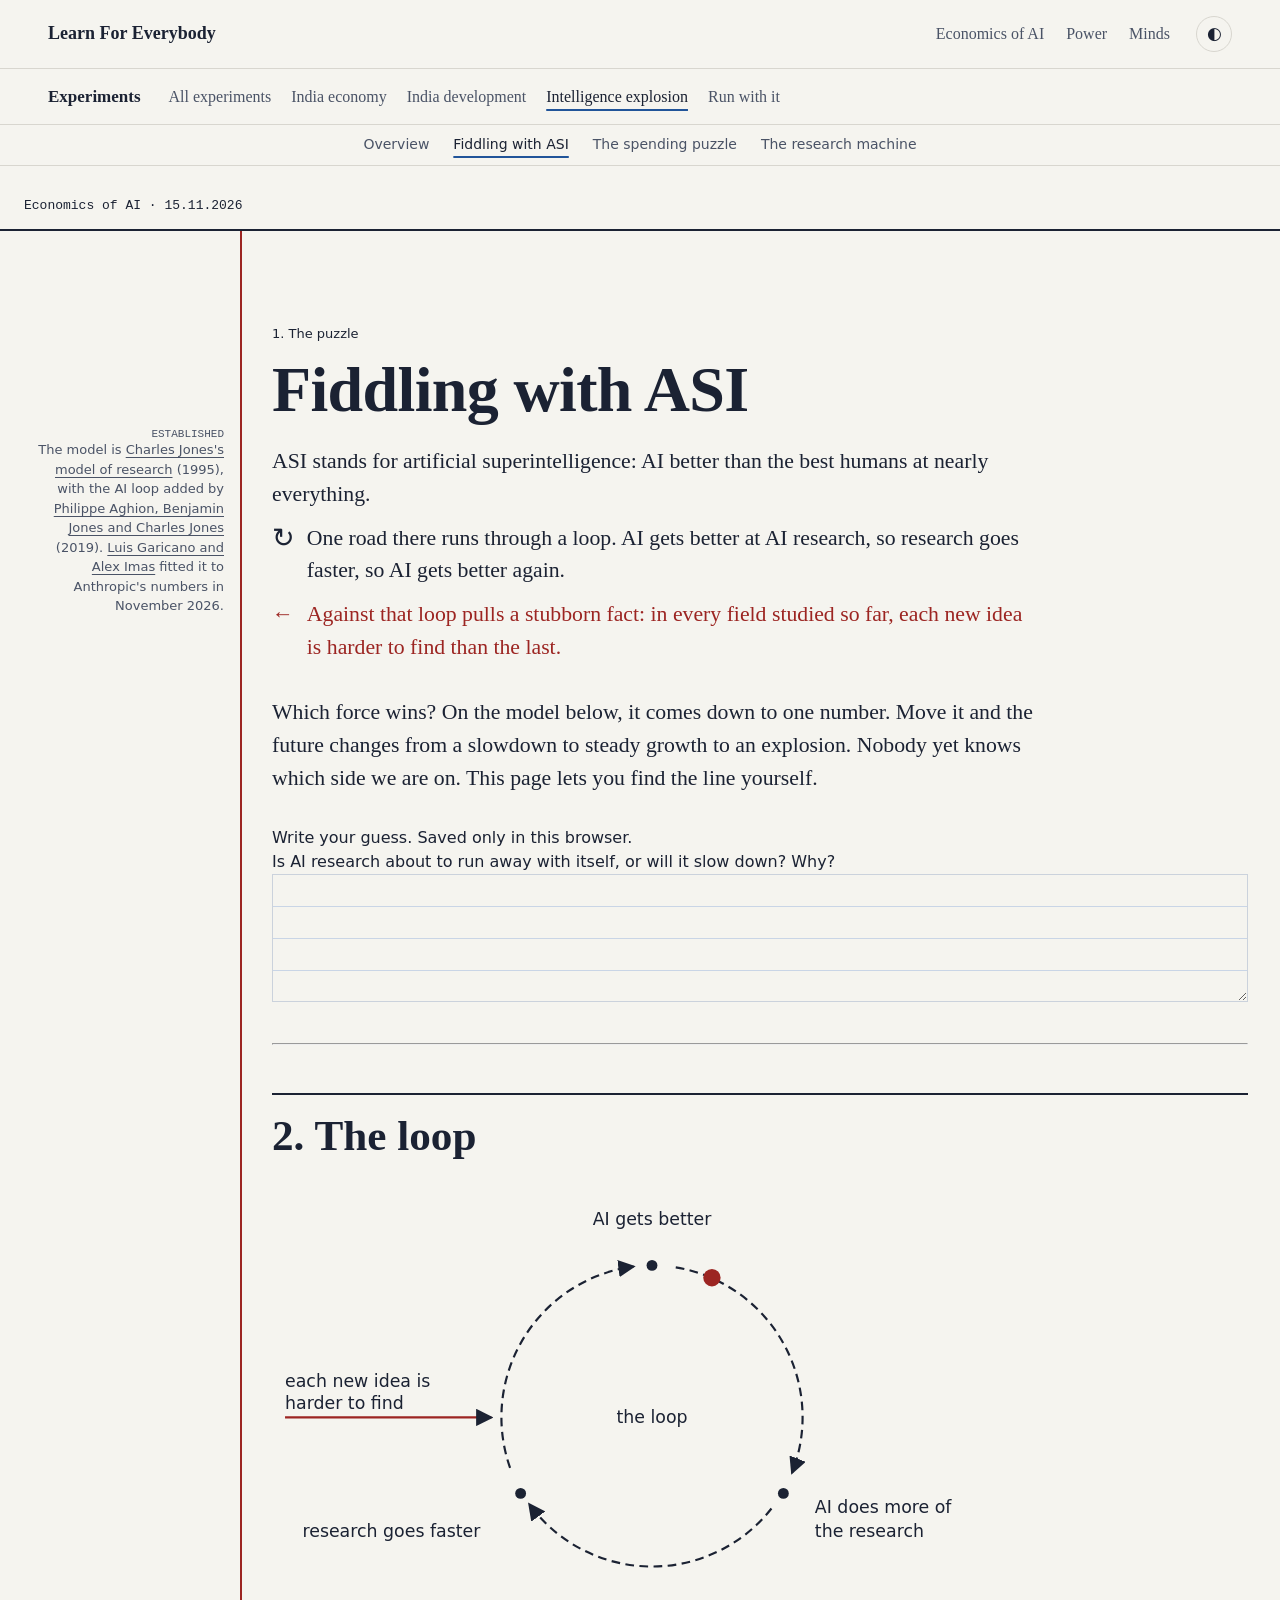
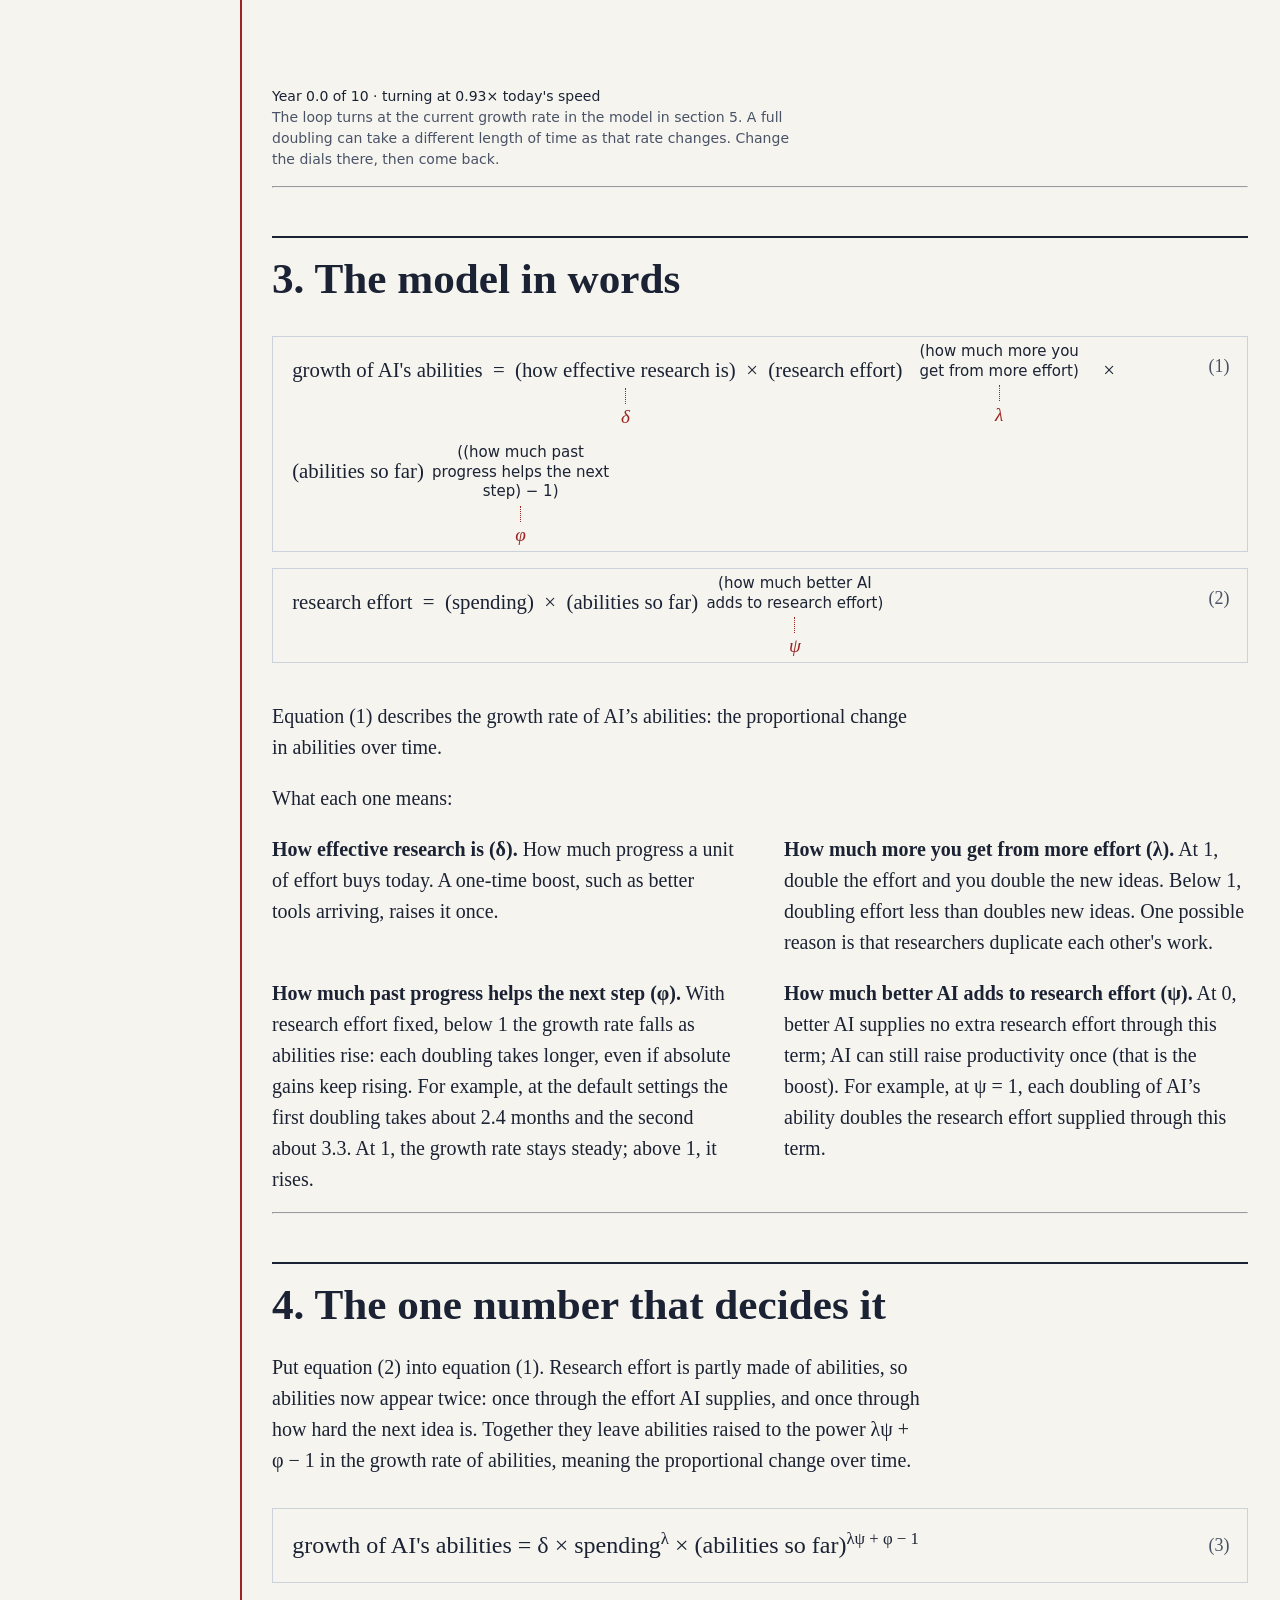
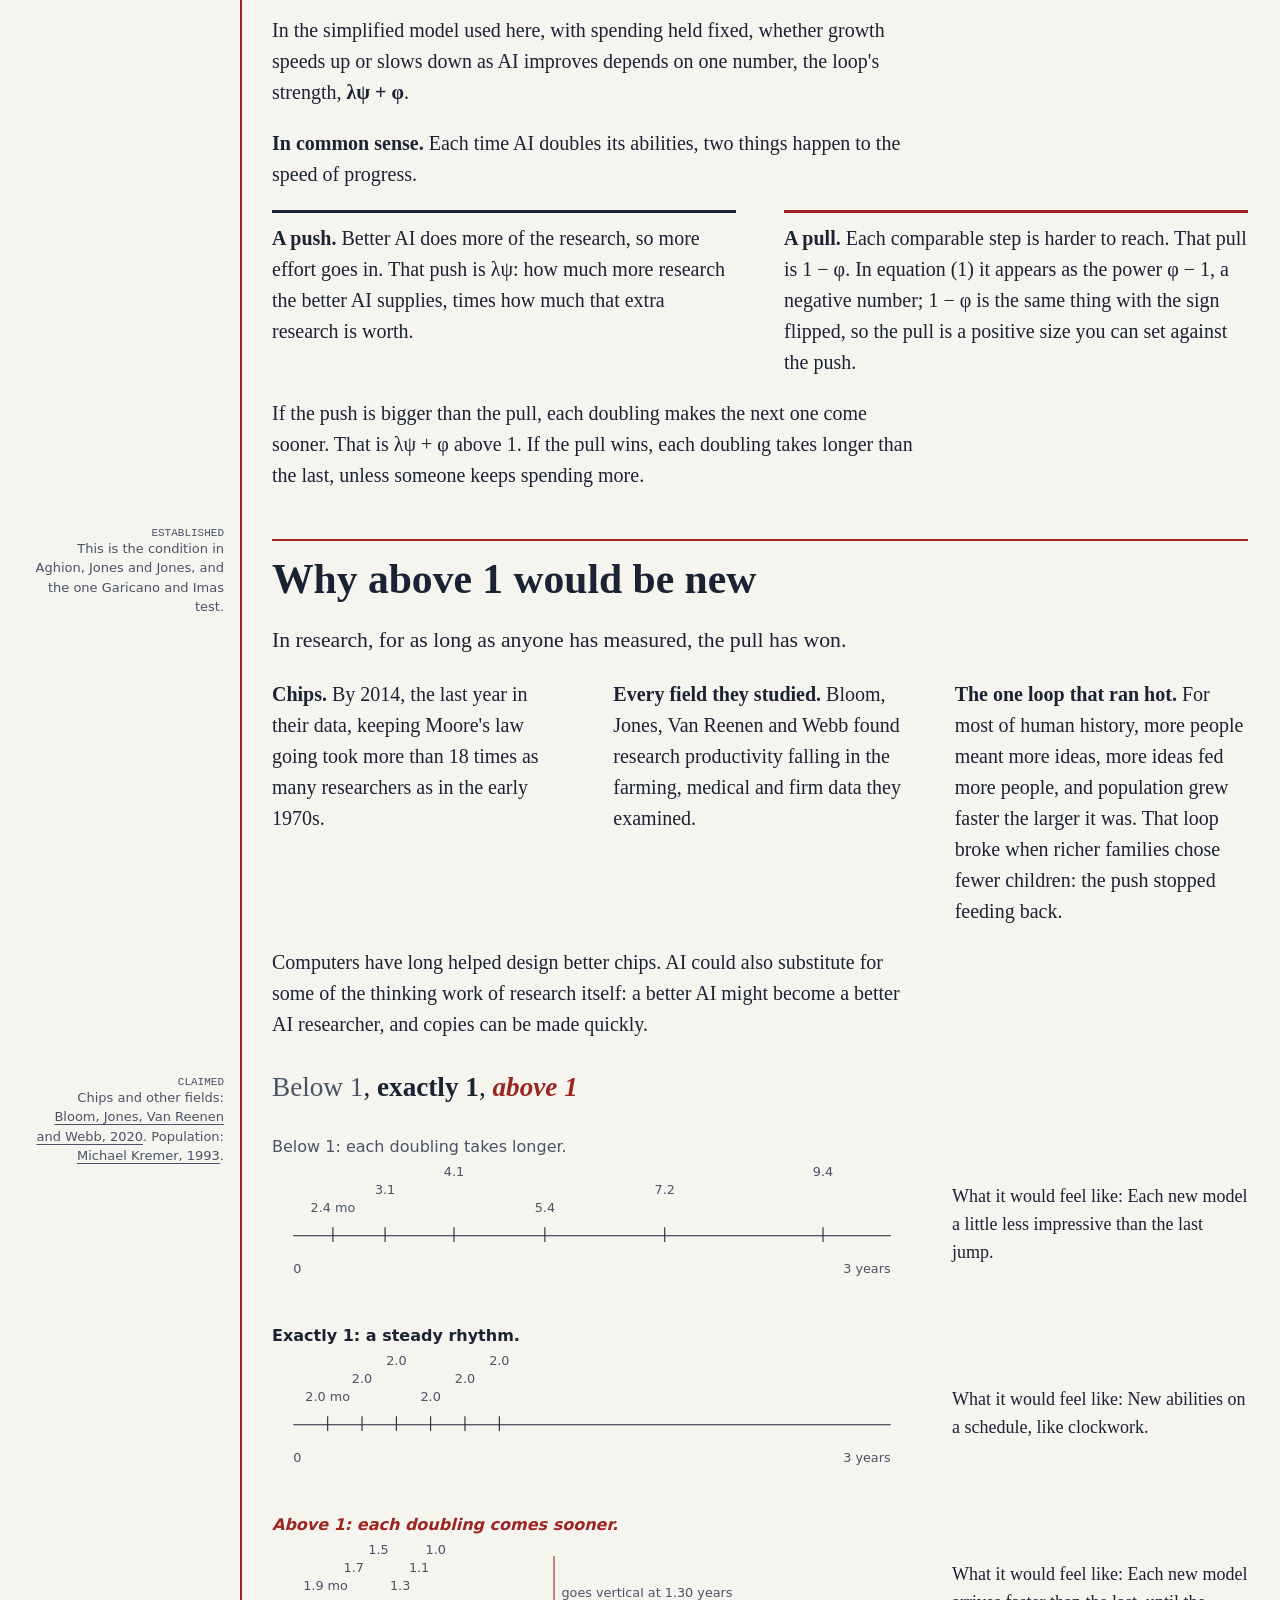
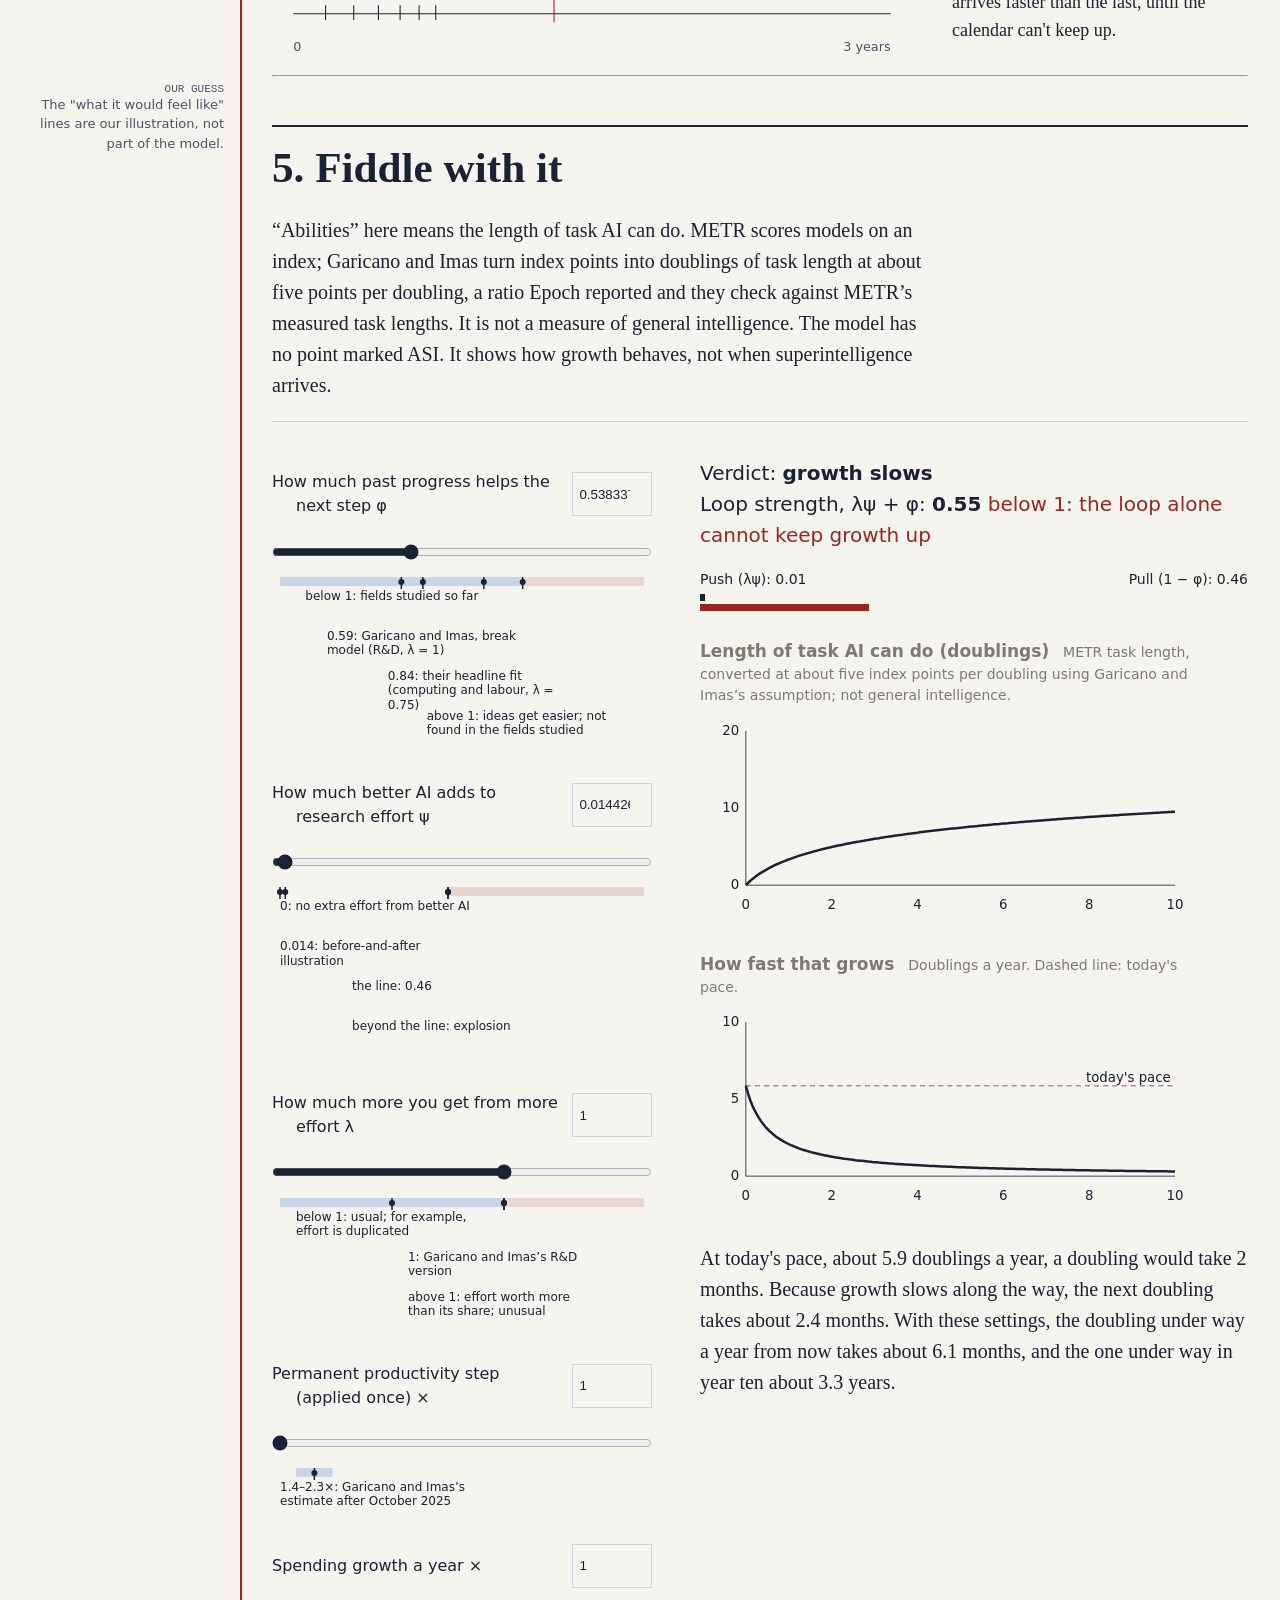
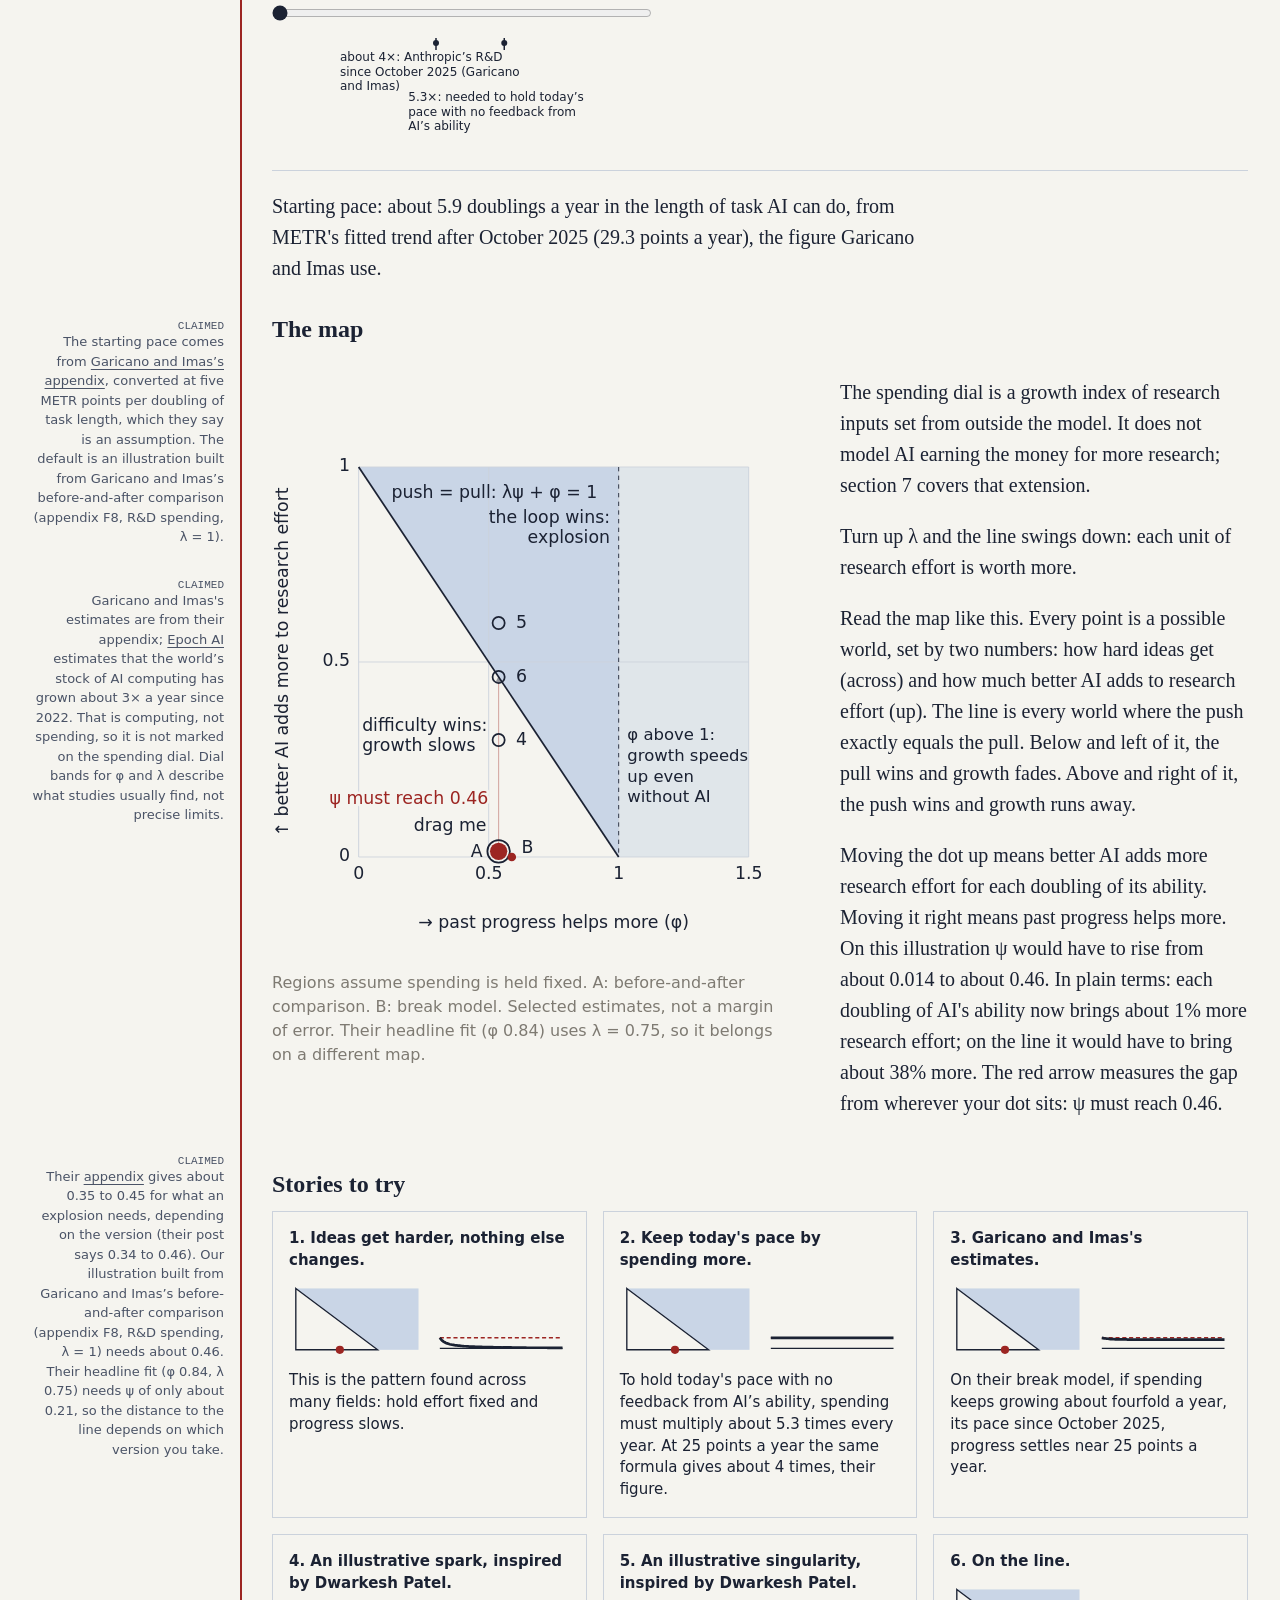
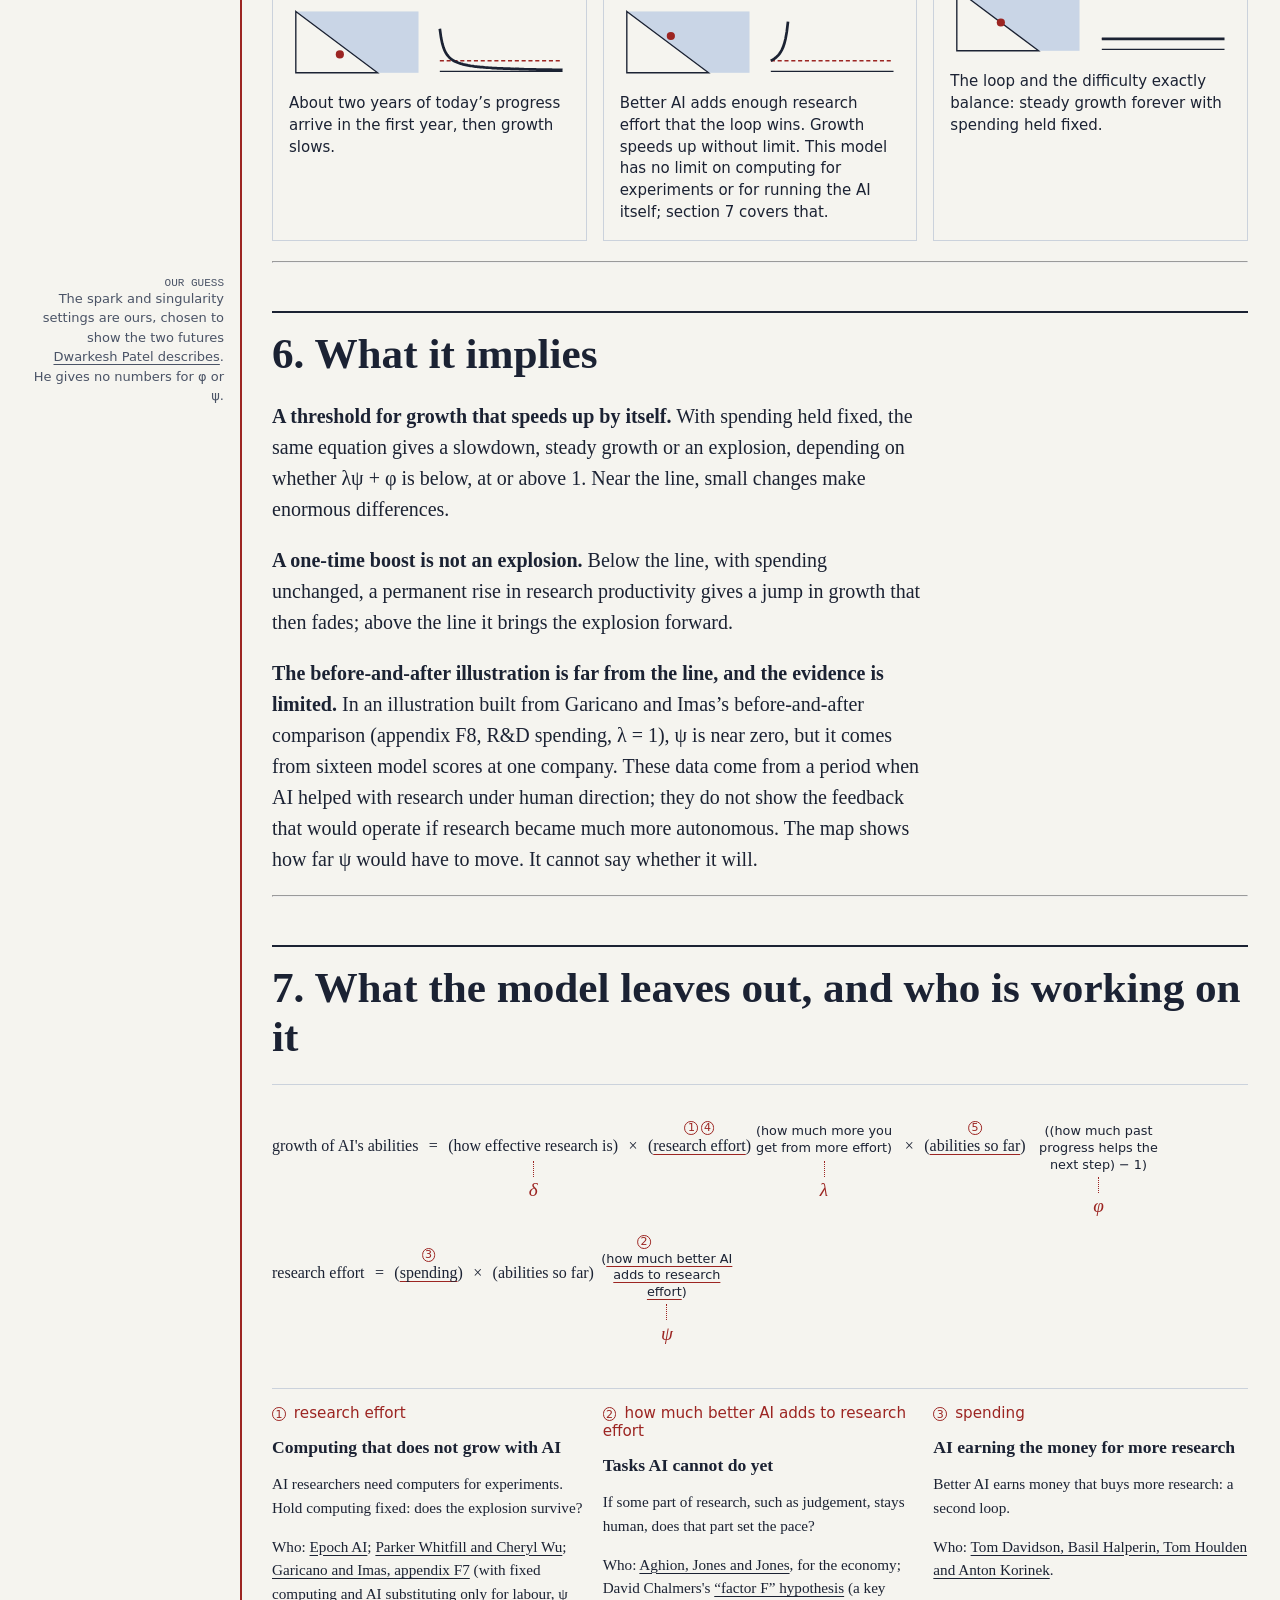
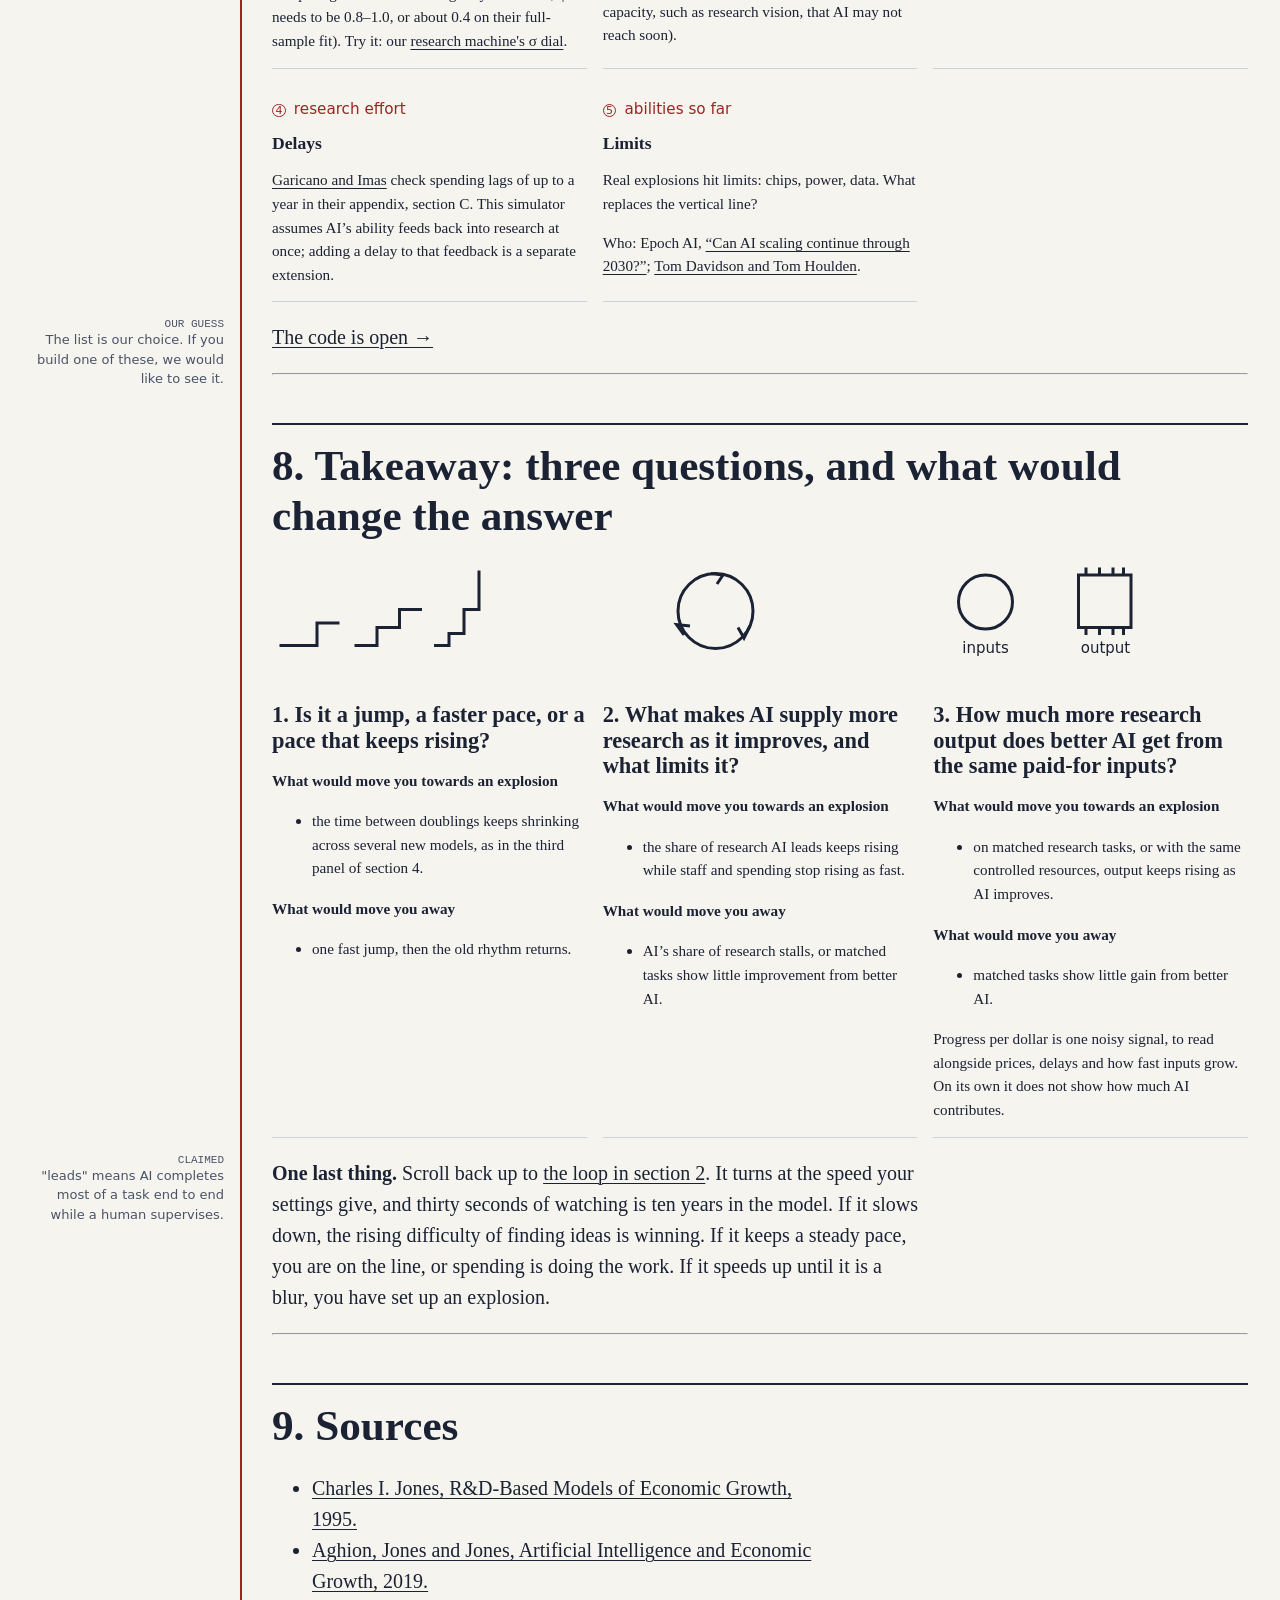
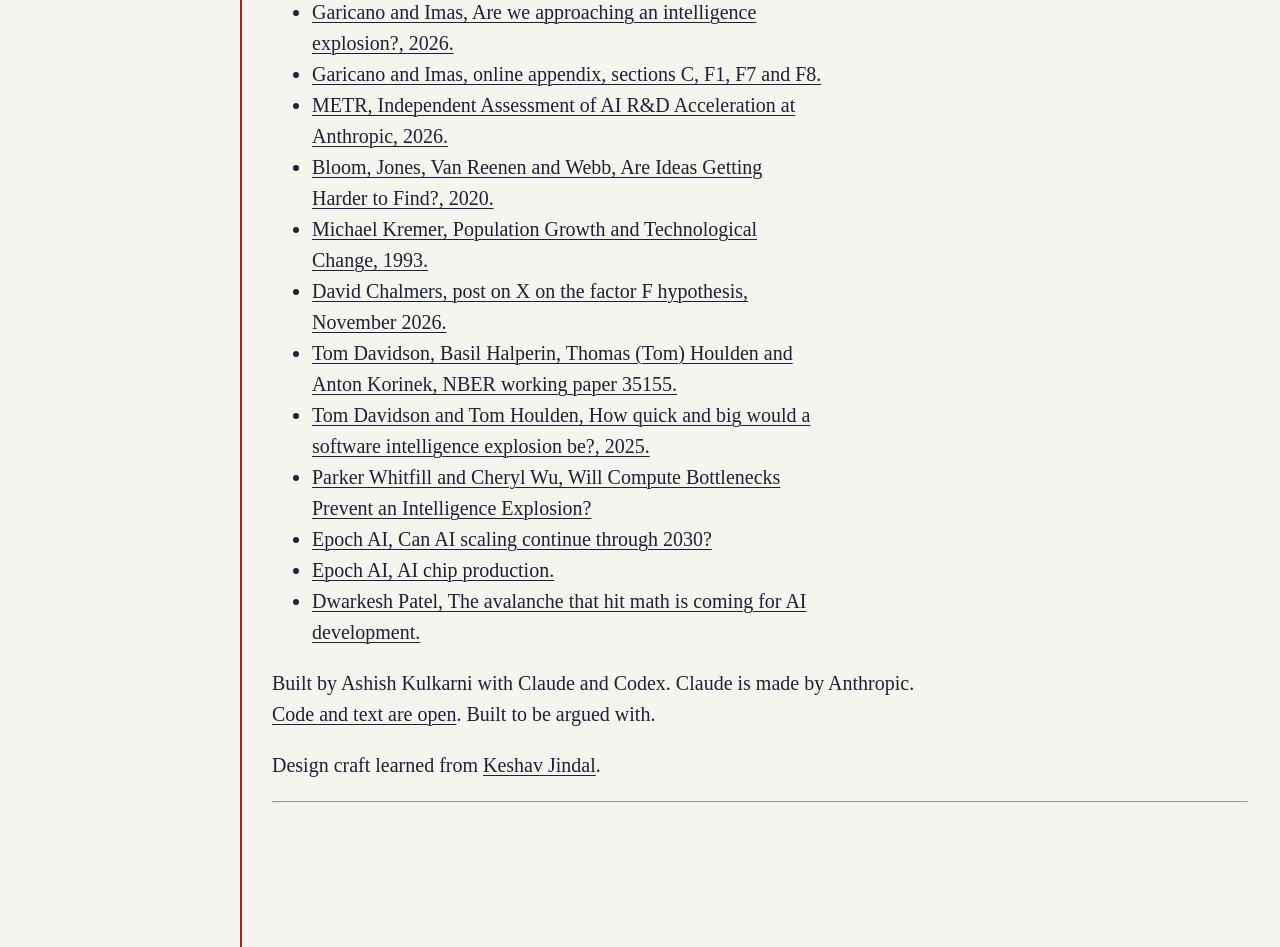
==== commit 63a22a56: "Overview leads with why it matters, the takeaway, three shapes, what METR measures and a reading pat" ====
--- a/site/experiments/fiddling-with-asi/index.html
+++ b/site/experiments/fiddling-with-asi/index.html
@@ -1,4 +1,4 @@
-<!doctype html><html lang="en-GB"><head><meta charset="utf-8"><meta name="viewport" content="width=device-width,initial-scale=1"><title>Fiddling with ASI · Learn For Everybody</title><script src="../../assets/lfe-theme.js"></script><link rel="stylesheet" href="../../assets/lfe.css"><link rel="stylesheet" href="../../assets/lfe-topics.css?v=29"><link rel="stylesheet" href="../spending-puzzle/styles.css?v=39"><link rel="stylesheet" href="styles.css?v=31"></head><body><header class="site-bar"><div class="bar-inner">
+<!doctype html><html lang="en-GB"><head><meta charset="utf-8"><meta name="viewport" content="width=device-width,initial-scale=1"><title>Fiddling with ASI · Learn For Everybody</title><script src="../../assets/lfe-theme.js"></script><link rel="stylesheet" href="../../assets/lfe.css"><link rel="stylesheet" href="../../assets/lfe-topics.css?v=29"><link rel="stylesheet" href="../spending-puzzle/styles.css?v=43"><link rel="stylesheet" href="styles.css?v=32"></head><body><header class="site-bar"><div class="bar-inner">
 <a class="wordmark" href="https://lfe.econforeverybody.com/">Learn For Everybody</a>
 <nav aria-label="Topics"><a href="https://lfe.econforeverybody.com/econofai/">Economics of AI</a><a href="https://lfe.econforeverybody.com/power/">Power</a><a href="https://lfe.econforeverybody.com/minds/">Minds</a></nav>
 <button class="theme-toggle icon-toggle" id="themeToggle" type="button" aria-label="Dark mode"><span aria-hidden="true">◐</span><span class="tip" id="themeLabel" aria-hidden="true">Dark mode</span></button>
@@ -23,7 +23,7 @@
 <hr /></section><section><h2>4. The one number that decides it</h2>
 <p>Put equation (2) into equation (1). Research effort is partly made of abilities, so abilities now appear twice: once through the effort AI supplies, and once through how hard the next idea is. Together they leave abilities raised to the power λψ + φ − 1 in the growth rate of abilities, meaning the proportional change over time.</p><div class="equation weq-numbered" data-eq="(3)">growth of AI's abilities = δ × spending<sup>λ</sup> × (abilities so far)<sup>λψ + φ − 1</sup></div><p>In the simplified model used here, with spending held fixed, whether growth speeds up or slows down as AI improves depends on one number, the loop's strength, <strong>λψ + φ</strong>.</p>
 <p><strong>In common sense.</strong> Each time AI doubles its abilities, two things happen to the speed of progress.</p><ul class="push-pull"><li><strong>A push.</strong> Better AI does more of the research, so more effort goes in. That push is λψ: how much more research the better AI supplies, times how much that extra research is worth.</li><li><strong>A pull.</strong> Each comparable step is harder to reach. That pull is 1 − φ. In equation (1) it appears as the power φ − 1, a negative number; 1 − φ is the same thing with the sign flipped, so the pull is a positive size you can set against the push.</li></ul><p>If the push is bigger than the pull, each doubling makes the next one come sooner. That is λψ + φ above 1. If the pull wins, each doubling takes longer than the last, unless someone keeps spending more.</p><aside class="note"><strong>ESTABLISHED</strong> This is the condition in Aghion, Jones and Jones, and the one Garicano and Imas test.</aside>
-<h3 class="big-claim">Why above 1 would be new</h3><p class="lede">In research, for as long as anyone has measured, the pull has won.</p><ul class="history"><li><strong>Chips.</strong> By 2014, the last year in their data, keeping Moore's law going took more than 18 times as many researchers as in the early 1970s.</li><li><strong>Every field they studied.</strong> Bloom, Jones, Van Reenen and Webb found research productivity falling in the farming, medical and firm data they examined.</li><li><strong>The one loop that ran hot.</strong> For most of human history, more people meant more ideas, more ideas fed more people, and population grew faster the larger it was. That loop broke when richer families chose fewer children: the push stopped feeding back.</li></ul><p>Computers have long helped design better chips. AI could also substitute for some of the thinking work of research itself: a better AI might become a better AI researcher, and copies can be made quickly.</p><aside class="note"><strong>CLAIMED</strong> Chips and other fields: <a href="https://doi.org/10.1257/aer.20180338">Bloom, Jones, Van Reenen and Webb, 2020</a>. Population: <a href="https://doi.org/10.2307/2118405">Michael Kremer, 1993</a>.</aside><h3 class="regimes"><span class="r-below">Below 1</span>, <span class="r-at">exactly 1</span>, <span class="r-above">above 1</span></h3><div class="infographic" id="infographic"><div><h4 class="r-below">Below 1: each doubling takes longer.</h4><svg viewBox="0 0 600 120" role="img" aria-label="Gaps between the next six doublings, in months"><line x1="20" y1="70" x2="580" y2="70" stroke="currentColor"/><line x1="57.1" y1="62" x2="57.1" y2="76" stroke="currentColor"/><text x="57.1" y="48" text-anchor="middle">2.4 mo</text><line x1="106.0" y1="62" x2="106.0" y2="76" stroke="currentColor"/><text x="106.0" y="31" text-anchor="middle">3.1 mo</text><line x1="170.6" y1="62" x2="170.6" y2="76" stroke="currentColor"/><text x="170.6" y="14" text-anchor="middle">4.1 mo</text><line x1="255.8" y1="62" x2="255.8" y2="76" stroke="currentColor"/><text x="255.8" y="48" text-anchor="middle">5.4 mo</text><line x1="368.2" y1="62" x2="368.2" y2="76" stroke="currentColor"/><text x="368.2" y="31" text-anchor="middle">7.2 mo</text><line x1="516.6" y1="62" x2="516.6" y2="76" stroke="currentColor"/><text x="516.6" y="14" text-anchor="middle">9.4 mo</text><text x="20" y="105">0</text><text x="580" y="105" text-anchor="end">3 years</text></svg><p>What it would feel like: Each new model a little less impressive than the last jump.</p></div><div><h4 class="r-at">Exactly 1: a steady rhythm.</h4><svg viewBox="0 0 600 120" role="img" aria-label="Gaps between the next six doublings, in months"><line x1="20" y1="70" x2="580" y2="70" stroke="currentColor"/><line x1="52.2" y1="62" x2="52.2" y2="76" stroke="currentColor"/><text x="52.2" y="48" text-anchor="middle">2.0 mo</text><line x1="84.4" y1="62" x2="84.4" y2="76" stroke="currentColor"/><text x="84.4" y="31" text-anchor="middle">2.0 mo</text><line x1="116.6" y1="62" x2="116.6" y2="76" stroke="currentColor"/><text x="116.6" y="14" text-anchor="middle">2.0 mo</text><line x1="148.7" y1="62" x2="148.7" y2="76" stroke="currentColor"/><text x="148.7" y="48" text-anchor="middle">2.0 mo</text><line x1="180.9" y1="62" x2="180.9" y2="76" stroke="currentColor"/><text x="180.9" y="31" text-anchor="middle">2.0 mo</text><line x1="213.1" y1="62" x2="213.1" y2="76" stroke="currentColor"/><text x="213.1" y="14" text-anchor="middle">2.0 mo</text><text x="20" y="105">0</text><text x="580" y="105" text-anchor="end">3 years</text></svg><p>What it would feel like: New abilities on a schedule, like clockwork.</p></div><div><h4 class="r-above">Above 1: each doubling comes sooner.</h4><svg viewBox="0 0 600 120" role="img" aria-label="Gaps between the next six doublings, in months"><line x1="20" y1="70" x2="580" y2="70" stroke="currentColor"/><line x1="50.2" y1="62" x2="50.2" y2="76" stroke="currentColor"/><text x="50.2" y="48" text-anchor="middle">1.9 mo</text><line x1="76.6" y1="62" x2="76.6" y2="76" stroke="currentColor"/><text x="76.6" y="31" text-anchor="middle">1.7 mo</text><line x1="99.8" y1="62" x2="99.8" y2="76" stroke="currentColor"/><text x="99.8" y="14" text-anchor="middle">1.5 mo</text><line x1="120.1" y1="62" x2="120.1" y2="76" stroke="currentColor"/><text x="120.1" y="48" text-anchor="middle">1.3 mo</text><line x1="137.9" y1="62" x2="137.9" y2="76" stroke="currentColor"/><text x="137.9" y="31" text-anchor="middle">1.1 mo</text><line x1="153.5" y1="62" x2="153.5" y2="76" stroke="currentColor"/><text x="153.5" y="14" text-anchor="middle">1.0 mo</text><line x1="264.4" y1="16" x2="264.4" y2="78" stroke="var(--red)"/><text x="271.4" y="54">goes vertical at 1.30 years</text><text x="20" y="105">0</text><text x="580" y="105" text-anchor="end">3 years</text></svg><p>What it would feel like: Each new model arrives faster than the last, until the calendar can't keep up.</p></div></div><aside class="note"><strong>OUR GUESS</strong> The "what it would feel like" lines are our illustration, not part of the model.</aside>
+<h3 class="big-claim">Why above 1 would be new</h3><p class="lede">In research, for as long as anyone has measured, the pull has won.</p><ul class="history"><li><strong>Chips.</strong> By 2014, the last year in their data, keeping Moore's law going took more than 18 times as many researchers as in the early 1970s.</li><li><strong>Every field they studied.</strong> Bloom, Jones, Van Reenen and Webb found research productivity falling in the farming, medical and firm data they examined.</li><li><strong>The one loop that ran hot.</strong> For most of human history, more people meant more ideas, more ideas fed more people, and population grew faster the larger it was. That loop broke when richer families chose fewer children: the push stopped feeding back.</li></ul><p>Computers have long helped design better chips. AI could also substitute for some of the thinking work of research itself: a better AI might become a better AI researcher, and copies can be made quickly.</p><aside class="note"><strong>CLAIMED</strong> Chips and other fields: <a href="https://doi.org/10.1257/aer.20180338">Bloom, Jones, Van Reenen and Webb, 2020</a>. Population: <a href="https://doi.org/10.2307/2118405">Michael Kremer, 1993</a>.</aside><h3 class="regimes"><span class="r-below">Below 1</span>, <span class="r-at">exactly 1</span>, <span class="r-above">above 1</span></h3><div class="infographic" id="infographic"><div><h4 class="r-below">Below 1: each doubling takes longer.</h4><svg viewBox="0 0 600 120" role="img" aria-label="Gaps between the next six doublings, in months"><line x1="20" y1="70" x2="580" y2="70" stroke="currentColor"/><line x1="57.1" y1="62" x2="57.1" y2="76" stroke="currentColor"/><text x="57.1" y="48" text-anchor="middle">2.4 mo</text><line x1="106.0" y1="62" x2="106.0" y2="76" stroke="currentColor"/><text x="106.0" y="31" text-anchor="middle">3.1</text><line x1="170.6" y1="62" x2="170.6" y2="76" stroke="currentColor"/><text x="170.6" y="14" text-anchor="middle">4.1</text><line x1="255.8" y1="62" x2="255.8" y2="76" stroke="currentColor"/><text x="255.8" y="48" text-anchor="middle">5.4</text><line x1="368.2" y1="62" x2="368.2" y2="76" stroke="currentColor"/><text x="368.2" y="31" text-anchor="middle">7.2</text><line x1="516.6" y1="62" x2="516.6" y2="76" stroke="currentColor"/><text x="516.6" y="14" text-anchor="middle">9.4</text><text x="20" y="105">0</text><text x="580" y="105" text-anchor="end">3 years</text></svg><p>What it would feel like: Each new model a little less impressive than the last jump.</p></div><div><h4 class="r-at">Exactly 1: a steady rhythm.</h4><svg viewBox="0 0 600 120" role="img" aria-label="Gaps between the next six doublings, in months"><line x1="20" y1="70" x2="580" y2="70" stroke="currentColor"/><line x1="52.2" y1="62" x2="52.2" y2="76" stroke="currentColor"/><text x="52.2" y="48" text-anchor="middle">2.0 mo</text><line x1="84.4" y1="62" x2="84.4" y2="76" stroke="currentColor"/><text x="84.4" y="31" text-anchor="middle">2.0</text><line x1="116.6" y1="62" x2="116.6" y2="76" stroke="currentColor"/><text x="116.6" y="14" text-anchor="middle">2.0</text><line x1="148.7" y1="62" x2="148.7" y2="76" stroke="currentColor"/><text x="148.7" y="48" text-anchor="middle">2.0</text><line x1="180.9" y1="62" x2="180.9" y2="76" stroke="currentColor"/><text x="180.9" y="31" text-anchor="middle">2.0</text><line x1="213.1" y1="62" x2="213.1" y2="76" stroke="currentColor"/><text x="213.1" y="14" text-anchor="middle">2.0</text><text x="20" y="105">0</text><text x="580" y="105" text-anchor="end">3 years</text></svg><p>What it would feel like: New abilities on a schedule, like clockwork.</p></div><div><h4 class="r-above">Above 1: each doubling comes sooner.</h4><svg viewBox="0 0 600 120" role="img" aria-label="Gaps between the next six doublings, in months"><line x1="20" y1="70" x2="580" y2="70" stroke="currentColor"/><line x1="50.2" y1="62" x2="50.2" y2="76" stroke="currentColor"/><text x="50.2" y="48" text-anchor="middle">1.9 mo</text><line x1="76.6" y1="62" x2="76.6" y2="76" stroke="currentColor"/><text x="76.6" y="31" text-anchor="middle">1.7</text><line x1="99.8" y1="62" x2="99.8" y2="76" stroke="currentColor"/><text x="99.8" y="14" text-anchor="middle">1.5</text><line x1="120.1" y1="62" x2="120.1" y2="76" stroke="currentColor"/><text x="120.1" y="48" text-anchor="middle">1.3</text><line x1="137.9" y1="62" x2="137.9" y2="76" stroke="currentColor"/><text x="137.9" y="31" text-anchor="middle">1.1</text><line x1="153.5" y1="62" x2="153.5" y2="76" stroke="currentColor"/><text x="153.5" y="14" text-anchor="middle">1.0</text><line x1="264.4" y1="16" x2="264.4" y2="78" stroke="var(--red)"/><text x="271.4" y="54">goes vertical at 1.30 years</text><text x="20" y="105">0</text><text x="580" y="105" text-anchor="end">3 years</text></svg><p>What it would feel like: Each new model arrives faster than the last, until the calendar can't keep up.</p></div></div><aside class="note"><strong>OUR GUESS</strong> The "what it would feel like" lines are our illustration, not part of the model.</aside>
 <hr /></section><section id="fiddle"><h2>5. Fiddle with it</h2><p>“Abilities” here means the length of task AI can do. METR scores models on an index; Garicano and Imas turn index points into doublings of task length at about five points per doubling, a ratio Epoch reported and they check against METR’s measured task lengths. It is not a measure of general intelligence. The model has no point marked ASI. It shows how growth behaves, not when superintelligence arrives.</p>
 <div class="machine"><div class="dials controls" id="dials"></div><div class="machine-out"><p id="input-message" role="status"></p><p class="strength" aria-live="polite">Verdict: <strong id="verdict">growth slows</strong><br>Loop strength, λψ + φ: <strong id="strength">0.55</strong> <span id="strength-gloss">below 1: the loop alone cannot keep growth up</span></p><p id="compute-caveat" aria-live="polite"></p><div id="forces" class="forces" aria-live="polite">Push: 0.014; pull: 0.462</div><div class="charts"><figure><figcaption>Length of task AI can do (doublings) <small>METR task length, converted at about five index points per doubling using Garicano and Imas’s assumption; not general intelligence.</small></figcaption><svg id="abilities-chart" viewBox="0 0 600 260" role="img" aria-label="AI abilities over ten years"><line x1="55" y1="215" x2="570" y2="215" stroke="currentColor"/><line x1="55" y1="30" x2="55" y2="215" stroke="currentColor"/><path d="M55.0 215.0 L57.6 212.4 L60.1 210.0 L62.7 207.8 L65.3 205.8 L67.9 203.8 L70.5 202.0 L73.0 200.3 L75.6 198.7 L78.2 197.2 L80.8 195.7 L83.3 194.3 L85.9 193.0 L88.5 191.7 L91.0 190.5 L93.6 189.3 L96.2 188.2 L98.8 187.1 L101.3 186.1 L103.9 185.1 L106.5 184.1 L109.1 183.2 L111.7 182.2 L114.2 181.3 L116.8 180.5 L119.4 179.6 L122.0 178.8 L124.5 178.0 L127.1 177.3 L129.7 176.5 L132.3 175.8 L134.8 175.0 L137.4 174.3 L140.0 173.7 L142.6 173.0 L145.1 172.3 L147.7 171.7 L150.3 171.1 L152.8 170.4 L155.4 169.8 L158.0 169.2 L160.6 168.7 L163.2 168.1 L165.7 167.5 L168.3 167.0 L170.9 166.5 L173.4 165.9 L176.0 165.4 L178.6 164.9 L181.2 164.4 L183.8 163.9 L186.3 163.4 L188.9 162.9 L191.5 162.5 L194.1 162.0 L196.6 161.6 L199.2 161.1 L201.8 160.7 L204.3 160.2 L206.9 159.8 L209.5 159.4 L212.1 159.0 L214.7 158.6 L217.2 158.1 L219.8 157.7 L222.4 157.3 L224.9 157.0 L227.5 156.6 L230.1 156.2 L232.7 155.8 L235.3 155.4 L237.8 155.1 L240.4 154.7 L243.0 154.4 L245.6 154.0 L248.1 153.7 L250.7 153.3 L253.3 153.0 L255.8 152.6 L258.4 152.3 L261.0 152.0 L263.6 151.6 L266.1 151.3 L268.7 151.0 L271.3 150.7 L273.9 150.4 L276.4 150.1 L279.0 149.8 L281.6 149.5 L284.2 149.2 L286.8 148.9 L289.3 148.6 L291.9 148.3 L294.5 148.0 L297.1 147.7 L299.6 147.4 L302.2 147.1 L304.8 146.9 L307.4 146.6 L309.9 146.3 L312.5 146.0 L315.1 145.8 L317.6 145.5 L320.2 145.3 L322.8 145.0 L325.4 144.7 L327.9 144.5 L330.5 144.2 L333.1 144.0 L335.7 143.7 L338.3 143.5 L340.8 143.2 L343.4 143.0 L346.0 142.7 L348.6 142.5 L351.1 142.3 L353.7 142.0 L356.3 141.8 L358.9 141.6 L361.4 141.3 L364.0 141.1 L366.6 140.9 L369.1 140.7 L371.7 140.4 L374.3 140.2 L376.9 140.0 L379.4 139.8 L382.0 139.6 L384.6 139.3 L387.2 139.1 L389.8 138.9 L392.3 138.7 L394.9 138.5 L397.5 138.3 L400.1 138.1 L402.6 137.9 L405.2 137.7 L407.8 137.5 L410.4 137.3 L412.9 137.1 L415.5 136.9 L418.1 136.7 L420.6 136.5 L423.2 136.3 L425.8 136.1 L428.4 135.9 L430.9 135.7 L433.5 135.5 L436.1 135.3 L438.7 135.1 L441.3 135.0 L443.8 134.8 L446.4 134.6 L449.0 134.4 L451.6 134.2 L454.1 134.0 L456.7 133.9 L459.3 133.7 L461.9 133.5 L464.4 133.3 L467.0 133.2 L469.6 133.0 L472.1 132.8 L474.7 132.6 L477.3 132.5 L479.9 132.3 L482.5 132.1 L485.0 132.0 L487.6 131.8 L490.2 131.6 L492.8 131.5 L495.3 131.3 L497.9 131.1 L500.5 131.0 L503.0 130.8 L505.6 130.6 L508.2 130.5 L510.8 130.3 L513.4 130.2 L515.9 130.0 L518.5 129.9 L521.1 129.7 L523.6 129.5 L526.2 129.4 L528.8 129.2 L531.4 129.1 L534.0 128.9 L536.5 128.8 L539.1 128.6 L541.7 128.5 L544.3 128.3 L546.8 128.2 L549.4 128.0 L552.0 127.9 L554.5 127.7 L557.1 127.6 L559.7 127.5 L562.3 127.3 L564.9 127.2 L567.4 127.0 L570.0 126.9" fill="none" stroke="currentColor" stroke-width="3"/><text x="47" y="220" text-anchor="end">0</text><text x="47" y="127.5" text-anchor="end">10</text><text x="47" y="35" text-anchor="end">20</text><text x="55" y="244" text-anchor="middle">0</text><text x="158" y="244" text-anchor="middle">2</text><text x="261" y="244" text-anchor="middle">4</text><text x="364" y="244" text-anchor="middle">6</text><text x="467" y="244" text-anchor="middle">8</text><text x="570" y="244" text-anchor="middle">10</text><text x="65" y="55"></text></svg></figure><figure><figcaption>How fast that grows <small>Doublings a year. Dashed line: today's pace.</small></figcaption><svg id="growth-chart" viewBox="0 0 600 260" role="img" aria-label="Growth in doublings a year over ten years"><line x1="55" y1="215" x2="570" y2="215" stroke="currentColor"/><line x1="55" y1="30" x2="55" y2="215" stroke="currentColor"/><line x1="55" y1="106.59" x2="570" y2="106.59" stroke="var(--red)" stroke-dasharray="6 5"/><text x="565" y="101.59" text-anchor="end">today's pace</text><path d="M55.0 106.6 L57.6 115.6 L60.1 123.3 L62.7 129.8 L65.3 135.5 L67.9 140.4 L70.5 144.8 L73.0 148.7 L75.6 152.2 L78.2 155.4 L80.8 158.2 L83.3 160.8 L85.9 163.1 L88.5 165.3 L91.0 167.3 L93.6 169.1 L96.2 170.8 L98.8 172.4 L101.3 173.9 L103.9 175.2 L106.5 176.5 L109.1 177.7 L111.7 178.8 L114.2 179.9 L116.8 180.9 L119.4 181.9 L122.0 182.8 L124.5 183.6 L127.1 184.4 L129.7 185.2 L132.3 185.9 L134.8 186.6 L137.4 187.2 L140.0 187.9 L142.6 188.5 L145.1 189.1 L147.7 189.6 L150.3 190.1 L152.8 190.6 L155.4 191.1 L158.0 191.6 L160.6 192.1 L163.2 192.5 L165.7 192.9 L168.3 193.3 L170.9 193.7 L173.4 194.1 L176.0 194.4 L178.6 194.8 L181.2 195.1 L183.8 195.4 L186.3 195.8 L188.9 196.1 L191.5 196.4 L194.1 196.6 L196.6 196.9 L199.2 197.2 L201.8 197.5 L204.3 197.7 L206.9 198.0 L209.5 198.2 L212.1 198.4 L214.7 198.7 L217.2 198.9 L219.8 199.1 L222.4 199.3 L224.9 199.5 L227.5 199.7 L230.1 199.9 L232.7 200.1 L235.3 200.3 L237.8 200.4 L240.4 200.6 L243.0 200.8 L245.6 201.0 L248.1 201.1 L250.7 201.3 L253.3 201.4 L255.8 201.6 L258.4 201.7 L261.0 201.9 L263.6 202.0 L266.1 202.2 L268.7 202.3 L271.3 202.4 L273.9 202.6 L276.4 202.7 L279.0 202.8 L281.6 202.9 L284.2 203.1 L286.8 203.2 L289.3 203.3 L291.9 203.4 L294.5 203.5 L297.1 203.6 L299.6 203.7 L302.2 203.8 L304.8 203.9 L307.4 204.1 L309.9 204.2 L312.5 204.2 L315.1 204.3 L317.6 204.4 L320.2 204.5 L322.8 204.6 L325.4 204.7 L327.9 204.8 L330.5 204.9 L333.1 205.0 L335.7 205.1 L338.3 205.1 L340.8 205.2 L343.4 205.3 L346.0 205.4 L348.6 205.5 L351.1 205.5 L353.7 205.6 L356.3 205.7 L358.9 205.7 L361.4 205.8 L364.0 205.9 L366.6 206.0 L369.1 206.0 L371.7 206.1 L374.3 206.2 L376.9 206.2 L379.4 206.3 L382.0 206.4 L384.6 206.4 L387.2 206.5 L389.8 206.5 L392.3 206.6 L394.9 206.7 L397.5 206.7 L400.1 206.8 L402.6 206.8 L405.2 206.9 L407.8 206.9 L410.4 207.0 L412.9 207.0 L415.5 207.1 L418.1 207.1 L420.6 207.2 L423.2 207.3 L425.8 207.3 L428.4 207.3 L430.9 207.4 L433.5 207.4 L436.1 207.5 L438.7 207.5 L441.3 207.6 L443.8 207.6 L446.4 207.7 L449.0 207.7 L451.6 207.8 L454.1 207.8 L456.7 207.9 L459.3 207.9 L461.9 207.9 L464.4 208.0 L467.0 208.0 L469.6 208.1 L472.1 208.1 L474.7 208.1 L477.3 208.2 L479.9 208.2 L482.5 208.3 L485.0 208.3 L487.6 208.3 L490.2 208.4 L492.8 208.4 L495.3 208.4 L497.9 208.5 L500.5 208.5 L503.0 208.5 L505.6 208.6 L508.2 208.6 L510.8 208.7 L513.4 208.7 L515.9 208.7 L518.5 208.8 L521.1 208.8 L523.6 208.8 L526.2 208.8 L528.8 208.9 L531.4 208.9 L534.0 208.9 L536.5 209.0 L539.1 209.0 L541.7 209.0 L544.3 209.1 L546.8 209.1 L549.4 209.1 L552.0 209.1 L554.5 209.2 L557.1 209.2 L559.7 209.2 L562.3 209.3 L564.9 209.3 L567.4 209.3 L570.0 209.3" fill="none" stroke="currentColor" stroke-width="3"/><text x="47" y="220" text-anchor="end">0</text><text x="47" y="127.5" text-anchor="end">5</text><text x="47" y="35" text-anchor="end">10</text><text x="55" y="244" text-anchor="middle">0</text><text x="158" y="244" text-anchor="middle">2</text><text x="261" y="244" text-anchor="middle">4</text><text x="364" y="244" text-anchor="middle">6</text><text x="467" y="244" text-anchor="middle">8</text><text x="570" y="244" text-anchor="middle">10</text><text x="65" y="55"></text></svg></figure></div><p id="chart-message" aria-live="polite">At today's pace, about 5.9 doublings a year, a doubling would take 2 months. Because growth slows along the way, the next doubling takes about 2.4 months. With these settings, the doubling under way a year from now takes about 6.1 months, and the one under way in year ten about 3.3 years.</p></div></div>
 
@@ -72,5 +72,5 @@
 </div><aside class="note"><strong>CLAIMED</strong> "leads" means AI completes most of a task end to end while a human supervises.</aside><p id="loop-return"><strong>One last thing.</strong> Scroll back up to <a href="#the-loop">the loop in section 2</a>. It turns at the speed your settings give, and thirty seconds of watching is ten years in the model. If it slows down, the rising difficulty of finding ideas is winning. If it keeps a steady pace, you are on the line, or spending is doing the work. If it speeds up until it is a blur, you have set up an explosion.</p><hr>
 </section><section><h2>9. Sources</h2><ul><li><a href="https://doi.org/10.1086/262002">Charles I. Jones, R&amp;D-Based Models of Economic Growth, 1995.</a></li><li><a href="https://www.nber.org/papers/w23928">Aghion, Jones and Jones, Artificial Intelligence and Economic Growth, 2019.</a></li><li><a href="https://www.siliconcontinent.com/p/are-we-approaching-an-intelligence">Garicano and Imas, Are we approaching an intelligence explosion?, 2026.</a></li><li><a href="https://www.dropbox.com/scl/fi/jz1zaj2fk741g2len97q9/Online-Appendix-to-Garicano-and-Imas-AI-ideas-getting-harder-to-find.pdf?rlkey=narofum32aiq105vrcwcx92vy&amp;dl=0">Garicano and Imas, online appendix, sections C, F1, F7 and F8.</a></li><li><a href="https://metr.org/blog/2026-11-05-anthropic-ai-rd-acceleration-assessment/">METR, Independent Assessment of AI R&amp;D Acceleration at Anthropic, 2026.</a></li><li><a href="https://doi.org/10.1257/aer.20180338">Bloom, Jones, Van Reenen and Webb, Are Ideas Getting Harder to Find?, 2020.</a></li><li><a href="https://doi.org/10.2307/2118405">Michael Kremer, Population Growth and Technological Change, 1993.</a></li><li><a href="https://x.com/davidchalmers42/status/2120551211195642338">David Chalmers, post on X on the factor F hypothesis, November 2026.</a></li><li><a href="https://www.nber.org/papers/w35155">Tom Davidson, Basil Halperin, Thomas (Tom) Houlden and Anton Korinek, NBER working paper 35155.</a></li><li><a href="https://www.forethought.org/research/how-quick-and-big-would-a-software-intelligence-explosion-be">Tom Davidson and Tom Houlden, How quick and big would a software intelligence explosion be?, 2025.</a></li><li><a href="https://arxiv.org/abs/2507.23181">Parker Whitfill and Cheryl Wu, Will Compute Bottlenecks Prevent an Intelligence Explosion?</a></li><li><a href="https://epoch.ai/publications/can-ai-scaling-continue-through-2030">Epoch AI, Can AI scaling continue through 2030?</a></li><li><a href="https://epoch.ai/data-insights/ai-chip-production">Epoch AI, AI chip production.</a></li><li><a href="https://www.dwarkesh.com/p/rsi">Dwarkesh Patel, The avalanche that hit math is coming for AI development.</a></li></ul>
 <p>Built by Ashish Kulkarni with Claude and Codex. Claude is made by Anthropic. <a href="https://github.com/ashishefe/lfe-research-machine">Code and text are open</a>. Built to be argued with.</p>
-<p>Design craft learned from Keshav Jindal.</p>
+<p>Design craft learned from <a href="https://x.com/Keshavatearth">Keshav Jindal</a>.</p>
 <hr /></section></main><script src="sources.js?v=2"></script><script src="loop.js?v=7"></script><script src="app.js?v=32"></script></body></html>
--- a/site/experiments/spending-puzzle/styles.css
+++ b/site/experiments/spending-puzzle/styles.css
@@ -93,3 +93,20 @@
 .hub-map{margin:1.5rem 0}.hub-map svg{width:100%;max-width:460px;display:block}.hub-map svg text{font:15px system-ui,sans-serif;fill:var(--ink)}.hub-map a:focus-visible svg{outline:2px solid var(--red);outline-offset:4px}.hub-map figcaption{font:16px/1.5 system-ui,sans-serif;color:var(--muted);max-width:52ch;margin-top:.6rem}
 .questions .try{font:15px/1.5 system-ui,sans-serif;margin-top:.4rem}.questions .try a{color:var(--red)}
 @media(min-width:1100px){.hub-map{display:grid;grid-template-columns:minmax(0,460px) minmax(0,1fr);gap:2.5rem;align-items:end}.hub-map figcaption{margin:0 0 3rem}}
+/* Hub new top (Fable teaching plan, 2026-11-15) */
+.hub .takeaway-box{border-top:2px solid var(--red);border-bottom:1px solid var(--rule);padding:.8rem 0 .4rem;margin:2rem 0;max-width:70ch}
+.hub .takeaway-box p{font:clamp(20px,1.6vw,24px)/1.5 Georgia,serif;margin:.2rem 0 .6rem}
+.hub .takeaway-box .takeaway-label{font:600 13px/1.4 system-ui,sans-serif;color:var(--red);margin:0}
+.hub-shapes{display:grid;gap:1.2rem;margin:1rem 0 2rem}
+.hub-shapes .shape{margin:0;min-width:0}
+.hub-shapes figcaption{font:16px/1.5 system-ui,sans-serif;max-width:60ch}
+.hub-shapes svg{width:100%;max-width:640px;display:block}
+.hub-shapes svg text{font:15px system-ui,sans-serif;fill:currentColor}
+.hub-shapes .r-below{font-weight:400;color:var(--muted)}.hub-shapes .r-at{font-weight:700}.hub-shapes .r-above{font-weight:700;font-style:italic;color:var(--red)}
+.start-here li{font:18px/1.5 Georgia,serif;margin:.4rem 0}
+@media(min-width:1100px){.hub-shapes .shape{display:grid;grid-template-columns:minmax(0,640px) minmax(0,1fr);gap:2rem;align-items:center}.hub-shapes figcaption{order:2}}
+.hub .lede{font:clamp(20px,1.7vw,25px)/1.5 Georgia,serif;max-width:70ch}
+.hub .takeaway-box{max-width:none}.hub .takeaway-box p{max-width:52ch}
+.hub-shapes figcaption{font-size:17px}
+@media(min-width:1100px){.hub-shapes .shape{grid-template-columns:minmax(0,19rem) minmax(0,640px)}.hub-shapes figcaption{order:0}}
+.hub-shapes svg text{font-size:12px;fill:var(--muted)}
--- a/site/experiments/fiddling-with-asi/styles.css
+++ b/site/experiments/fiddling-with-asi/styles.css
@@ -95,3 +95,5 @@
 #map-presets{transition:opacity .2s}
 @media(prefers-reduced-motion:reduce){#map-presets{transition:none}}
 .map-figure svg text.phi-region{font-size:19px}
+/* Quieter strip labels (Ashish, 2026-11-15) */
+.infographic svg text{font-size:12px;fill:var(--muted)}
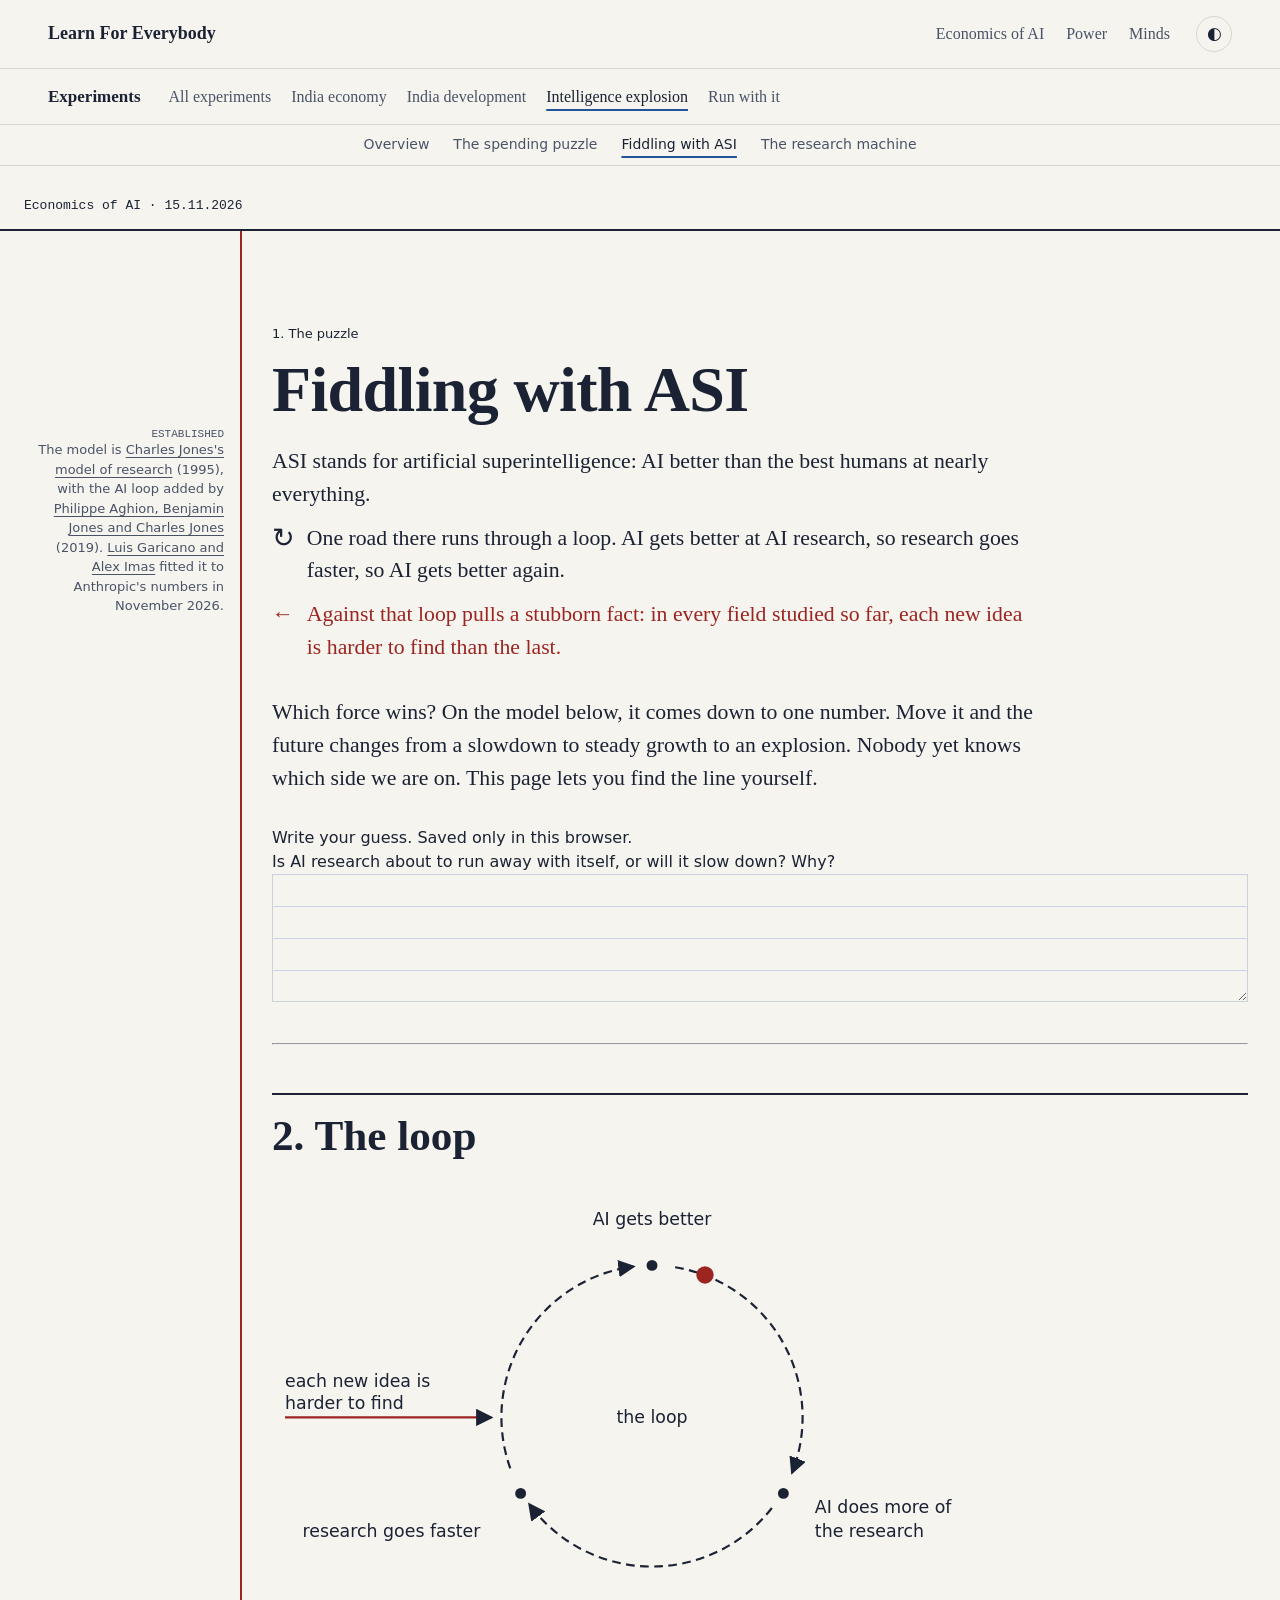
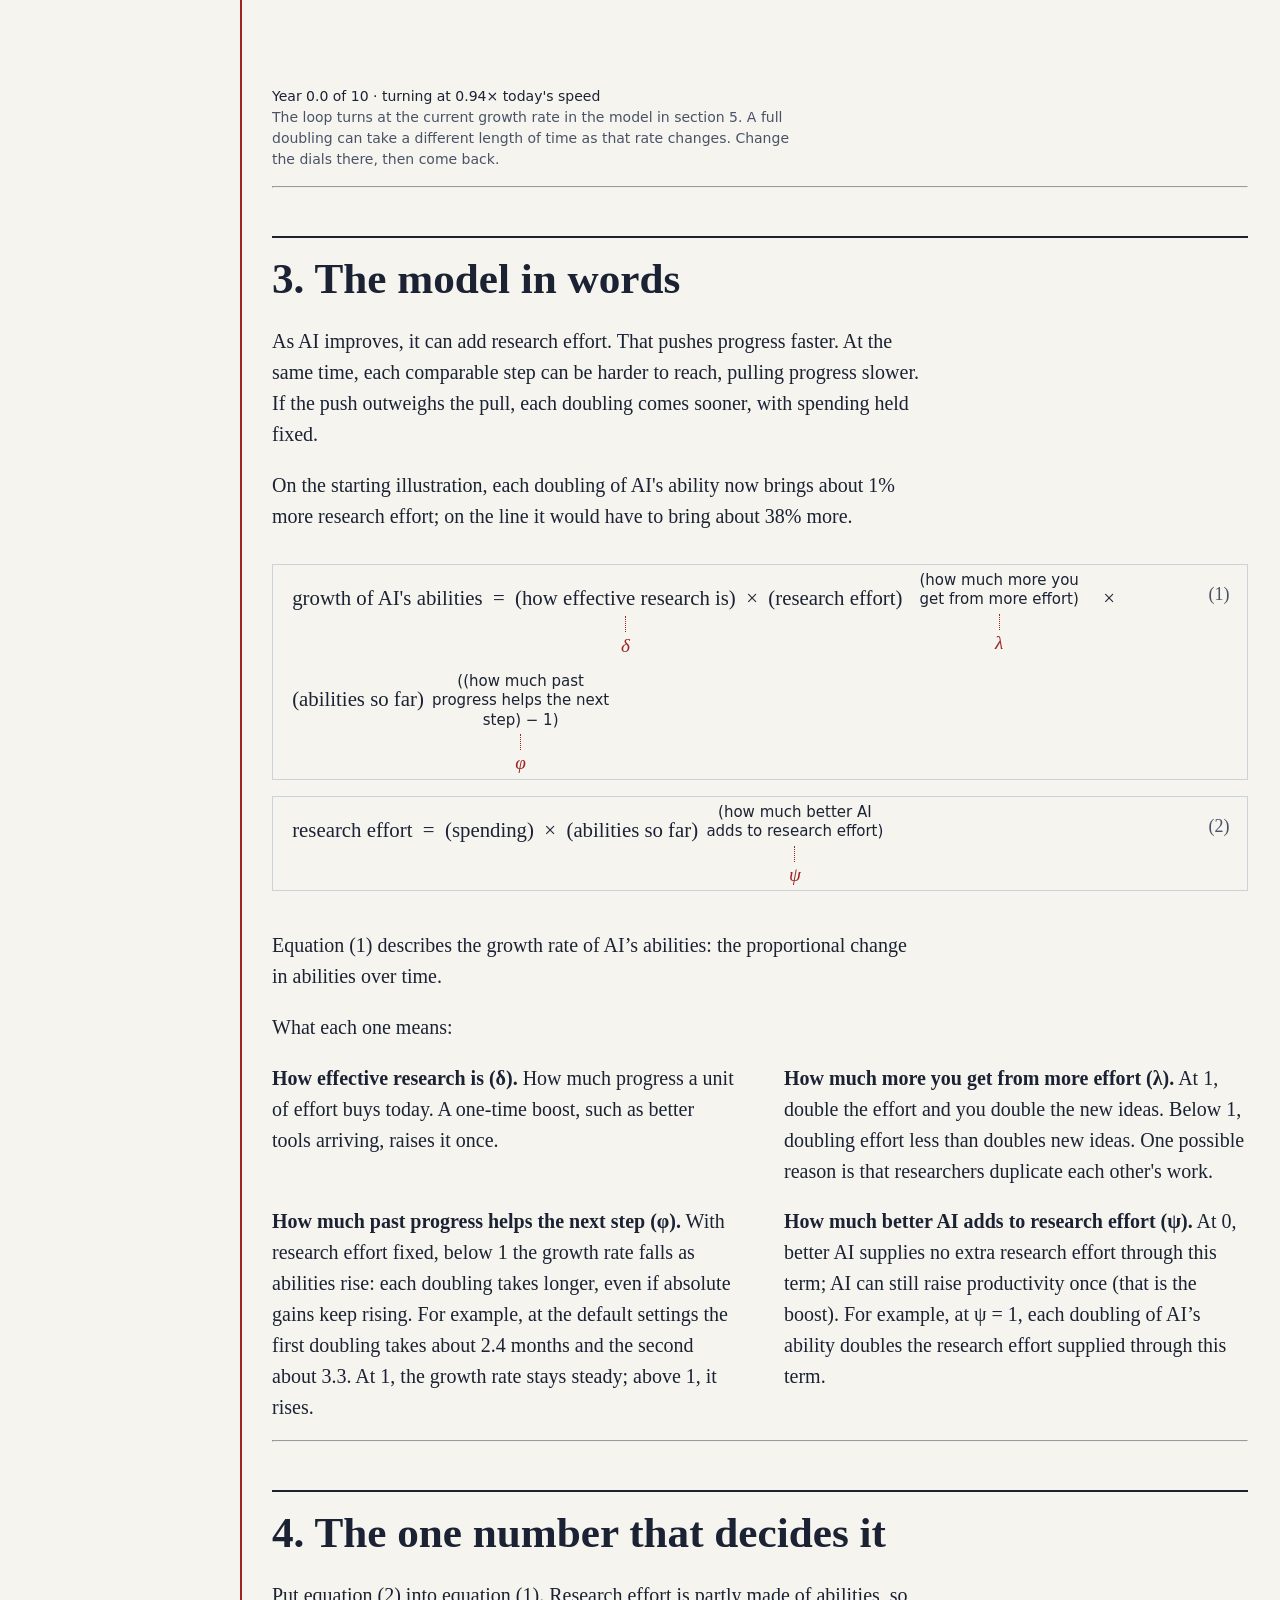
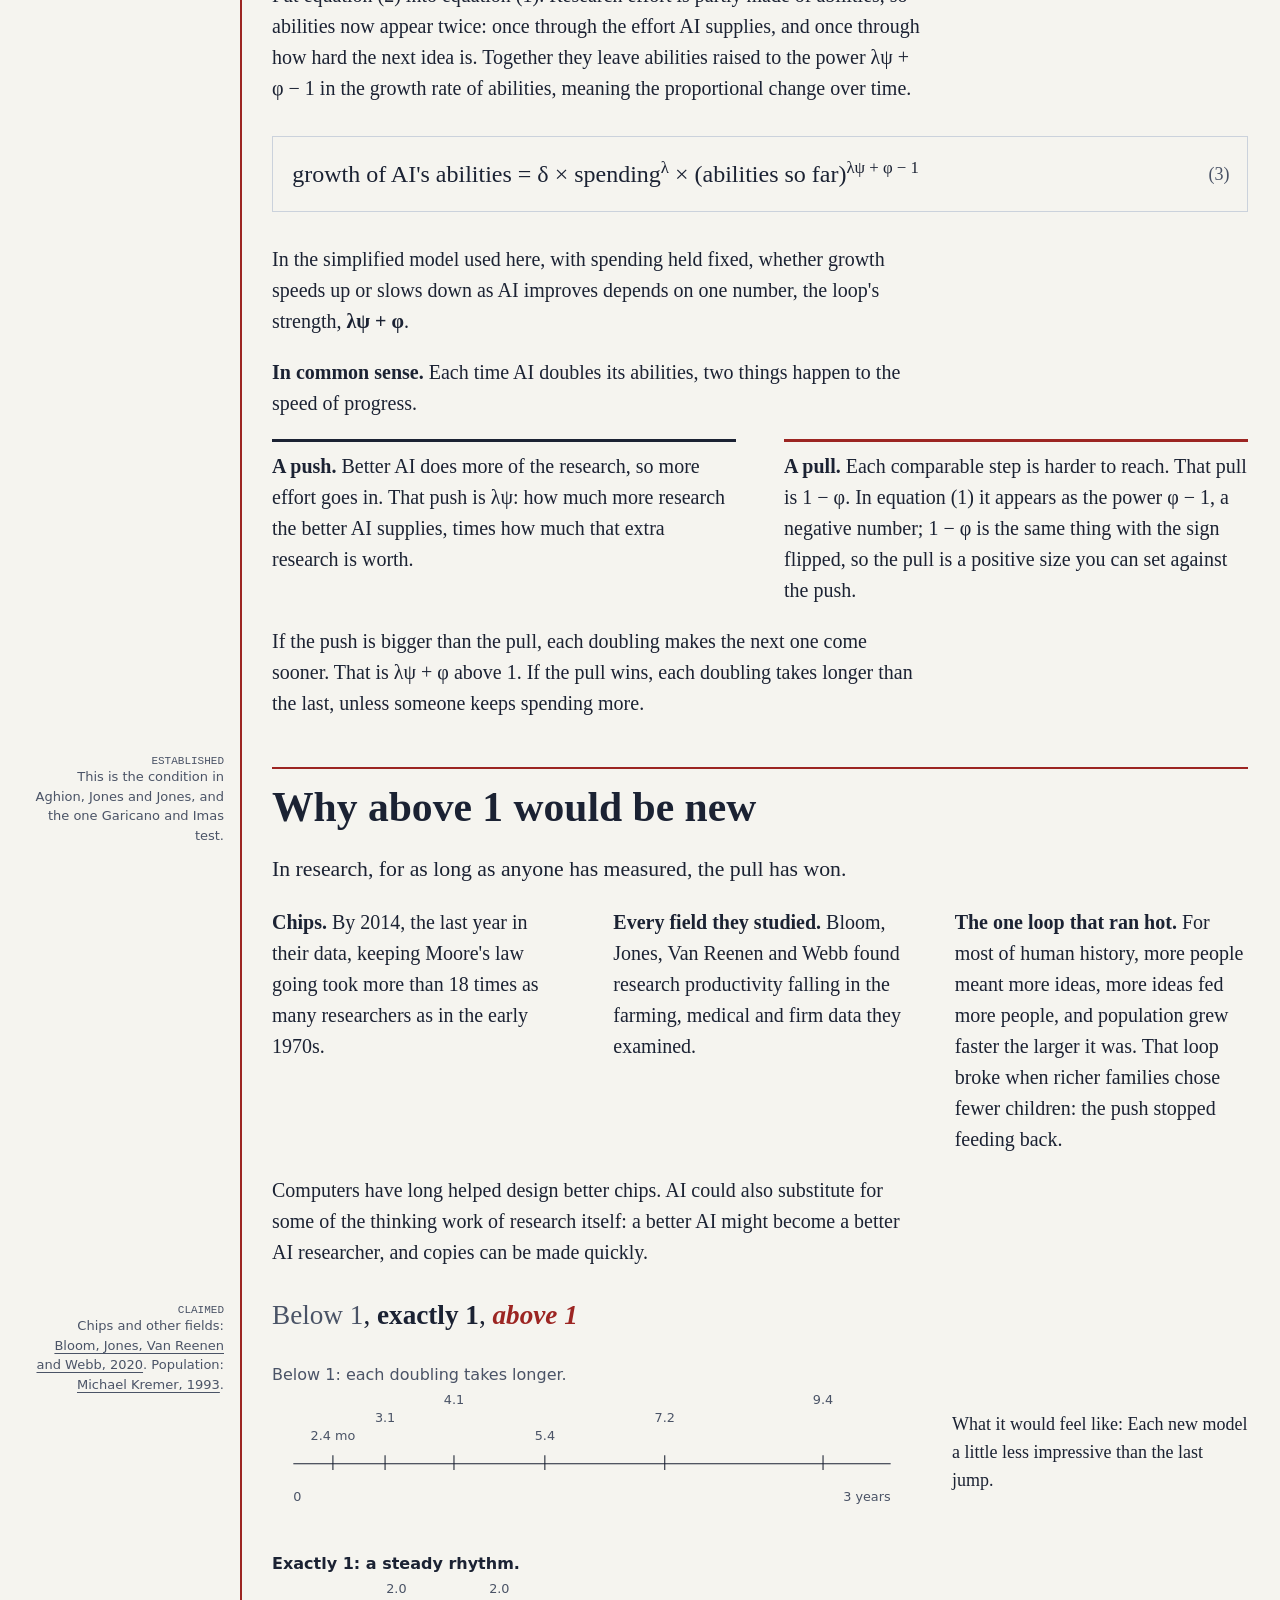
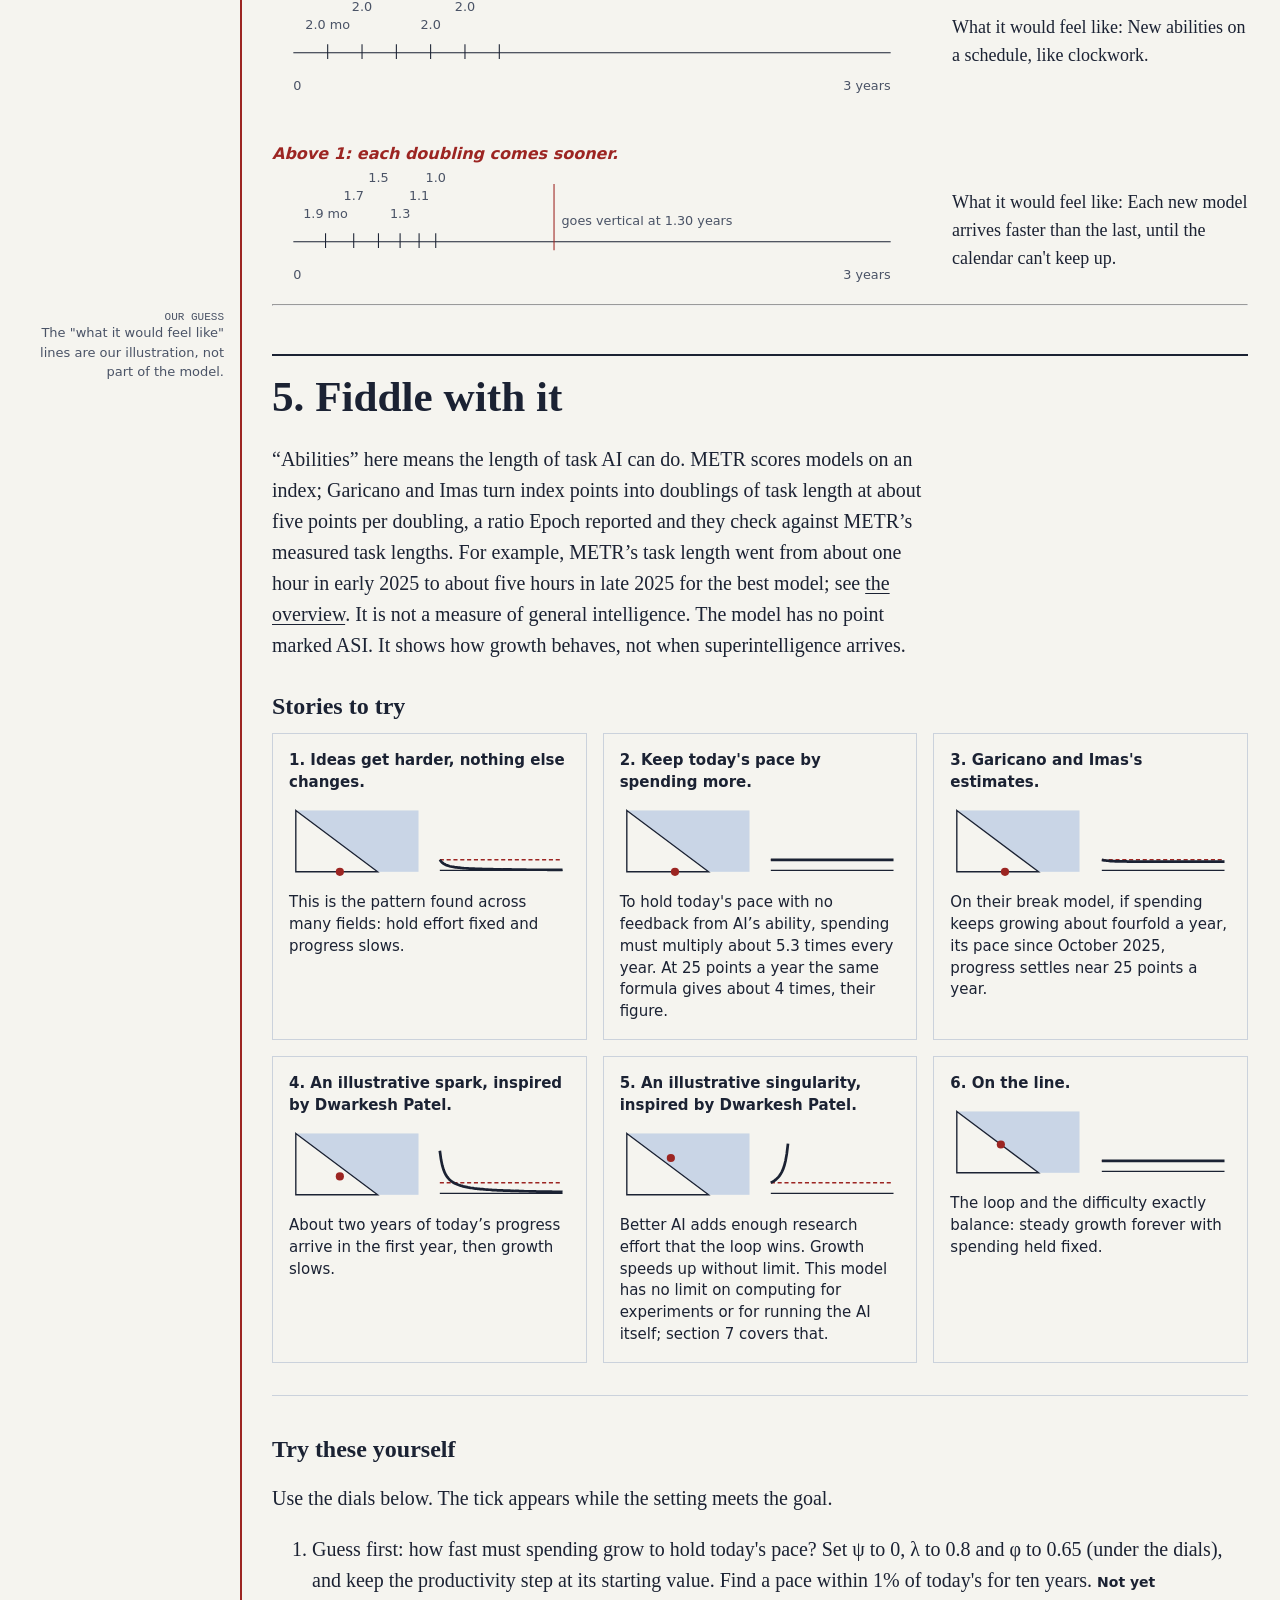
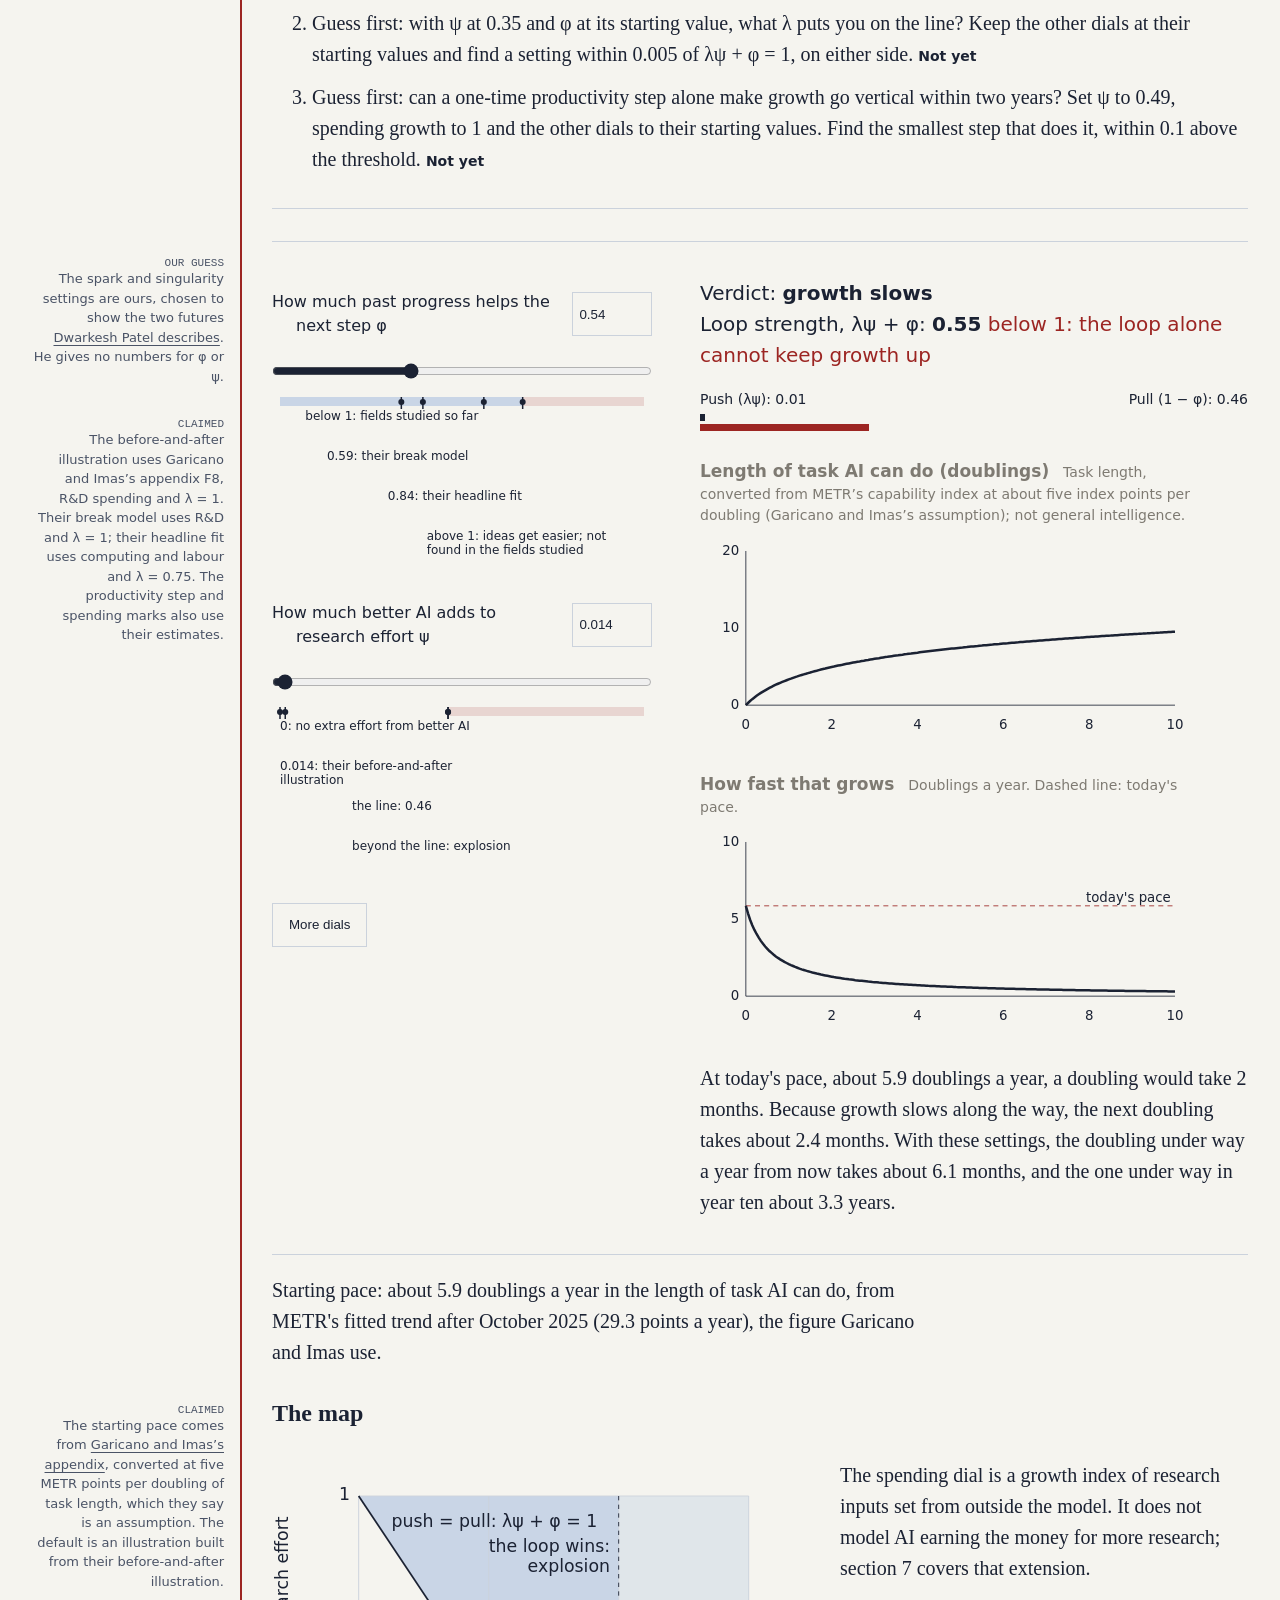
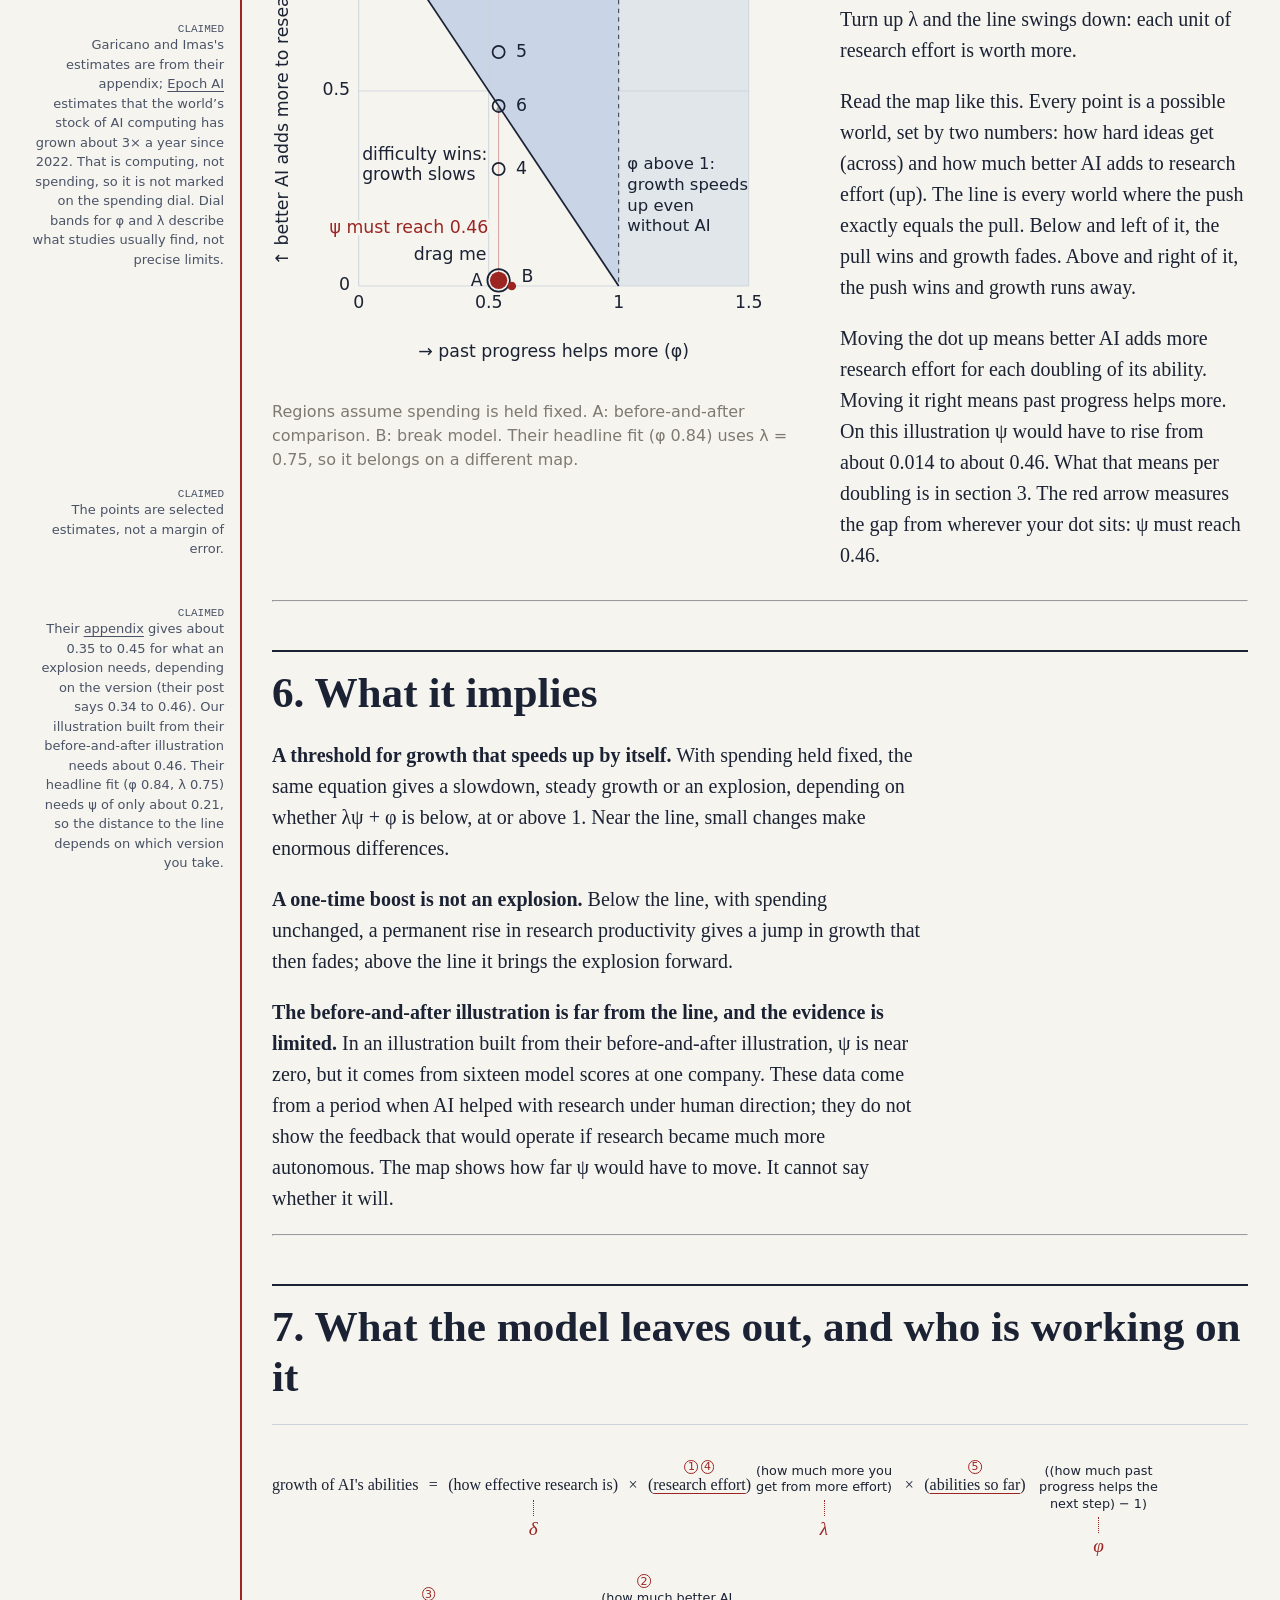
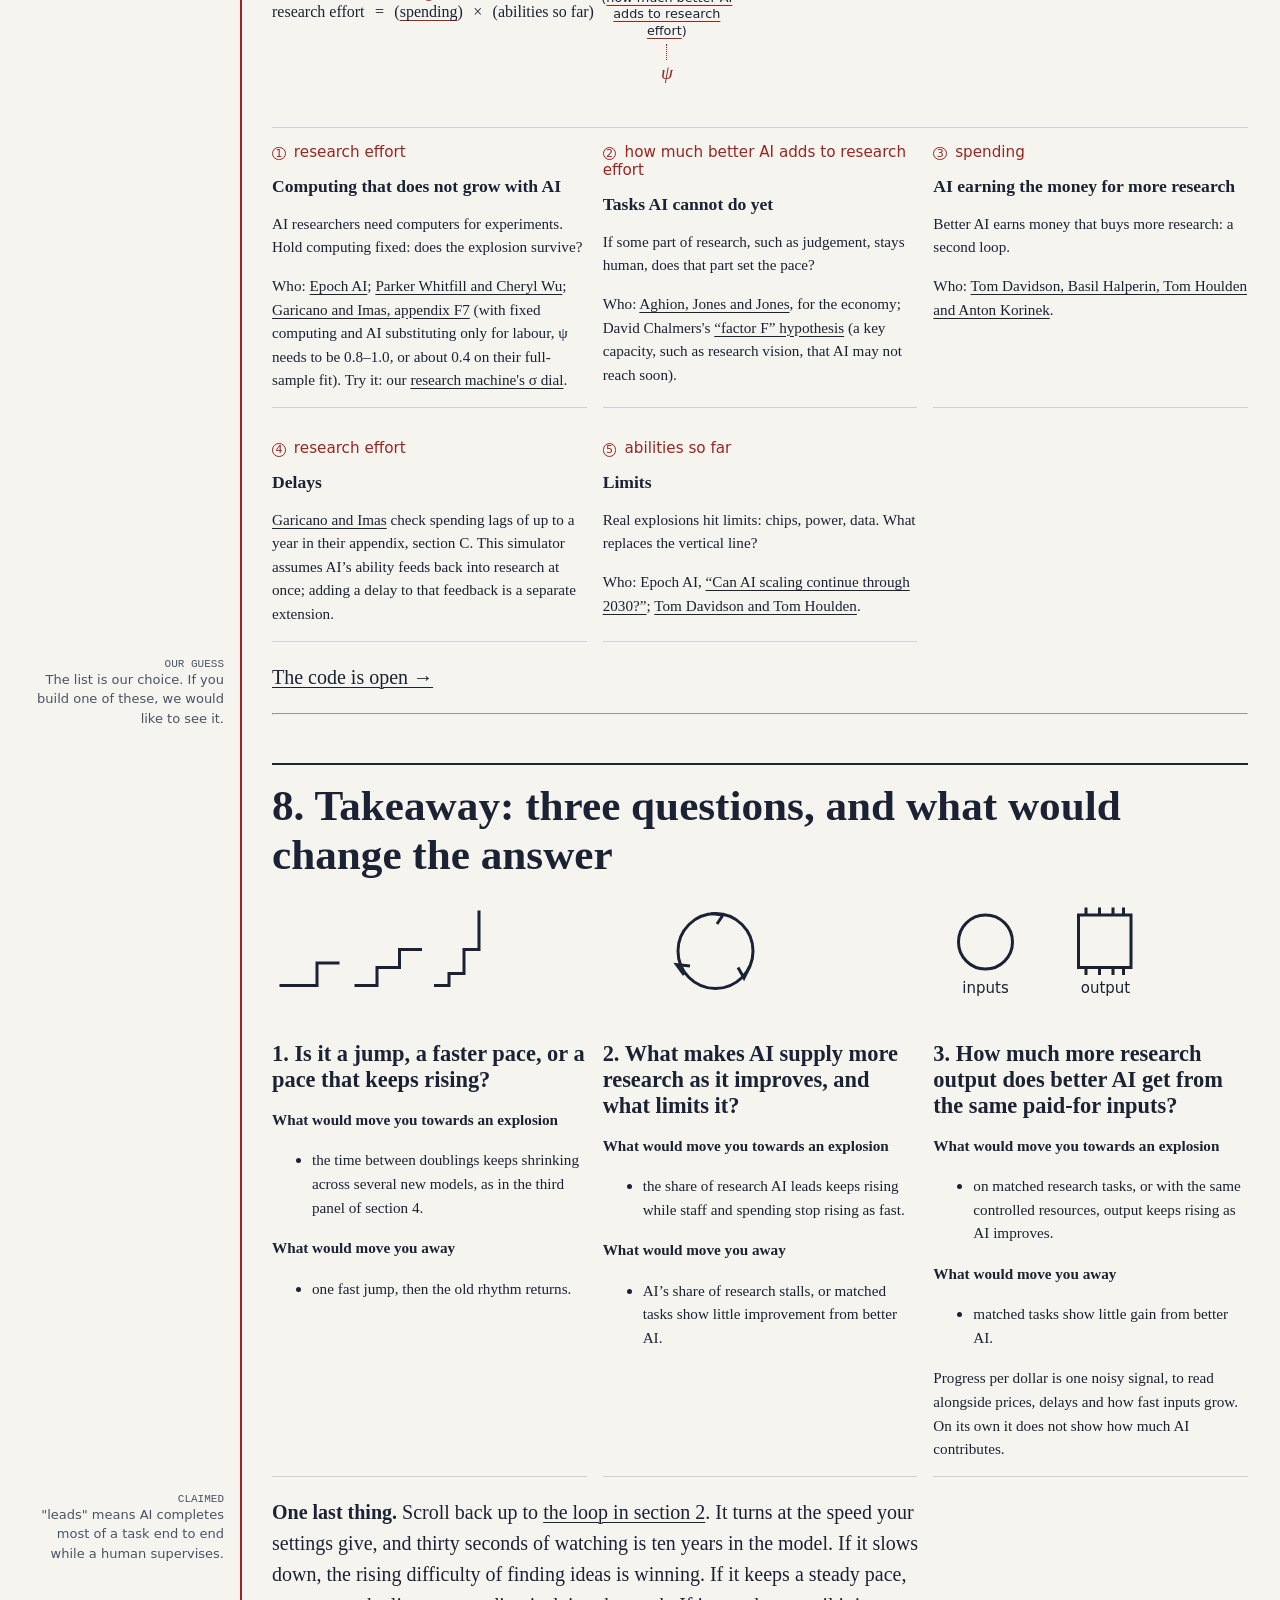
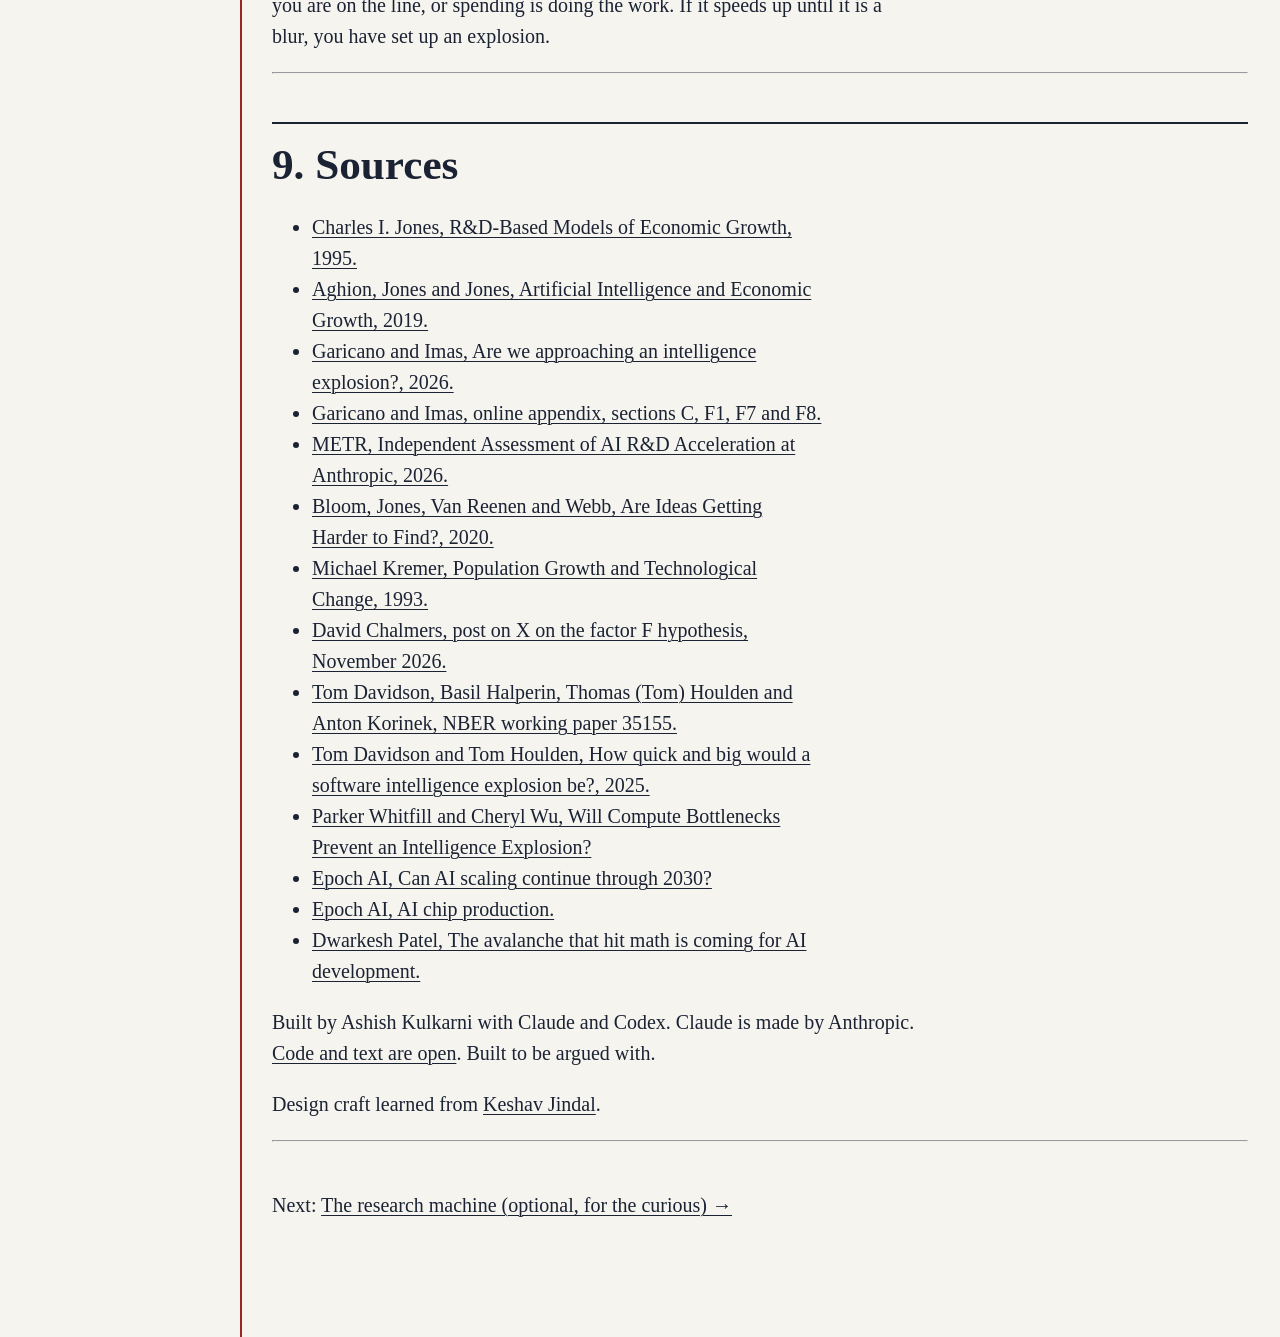
==== commit 9f416728: "Teaching rework (Fable's plan): reading order, next links, words before symbols, two dials first, na" ====
--- a/site/experiments/fiddling-with-asi/index.html
+++ b/site/experiments/fiddling-with-asi/index.html
@@ -1,10 +1,10 @@
-<!doctype html><html lang="en-GB"><head><meta charset="utf-8"><meta name="viewport" content="width=device-width,initial-scale=1"><title>Fiddling with ASI · Learn For Everybody</title><script src="../../assets/lfe-theme.js"></script><link rel="stylesheet" href="../../assets/lfe.css"><link rel="stylesheet" href="../../assets/lfe-topics.css?v=29"><link rel="stylesheet" href="../spending-puzzle/styles.css?v=43"><link rel="stylesheet" href="styles.css?v=32"></head><body><header class="site-bar"><div class="bar-inner">
+<!doctype html><html lang="en-GB"><head><meta charset="utf-8"><meta name="viewport" content="width=device-width,initial-scale=1"><title>Fiddling with ASI · Learn For Everybody</title><script src="../../assets/lfe-theme.js"></script><link rel="stylesheet" href="../../assets/lfe.css"><link rel="stylesheet" href="../../assets/lfe-topics.css?v=29"><link rel="stylesheet" href="../spending-puzzle/styles.css?v=43"><link rel="stylesheet" href="styles.css?v=35"><link rel="icon" href="/favicon.ico" sizes="32x32"><link rel="icon" href="/assets/favicon.svg" type="image/svg+xml"><link rel="apple-touch-icon" href="/apple-touch-icon.png"></head><body><header class="site-bar"><div class="bar-inner">
 <a class="wordmark" href="https://lfe.econforeverybody.com/">Learn For Everybody</a>
 <nav aria-label="Topics"><a href="https://lfe.econforeverybody.com/econofai/">Economics of AI</a><a href="https://lfe.econforeverybody.com/power/">Power</a><a href="https://lfe.econforeverybody.com/minds/">Minds</a></nav>
 <button class="theme-toggle icon-toggle" id="themeToggle" type="button" aria-label="Dark mode"><span aria-hidden="true">◐</span><span class="tip" id="themeLabel" aria-hidden="true">Dark mode</span></button>
 </div></header>
 <div class="topic-bar"><div class="bar-inner"><a class="topic-name" href="https://lfe.econforeverybody.com/experiments/">Experiments</a><nav aria-label="Experiments"><a href="https://lfe.econforeverybody.com/experiments/">All experiments</a><a href="https://lfe.econforeverybody.com/experiments/india-economy/">India economy</a><a href="https://lfe.econforeverybody.com/experiments/india-development/">India development</a><a href="../intelligence-explosion/" aria-current="page">Intelligence explosion</a><a href="https://lfe.econforeverybody.com/experiments/run-with-it/">Run with it</a></nav></div></div>
-<nav class="project-nav" aria-label="Intelligence explosion"><a href="../intelligence-explosion/">Overview</a><a href="../fiddling-with-asi/" aria-current="page">Fiddling with ASI</a><a href="../spending-puzzle/">The spending puzzle</a><a href="../research-machine/">The research machine</a></nav>
+<nav class="project-nav" aria-label="Intelligence explosion"><a href="../intelligence-explosion/">Overview</a><a href="../spending-puzzle/">The spending puzzle</a><a href="../fiddling-with-asi/" aria-current="page">Fiddling with ASI</a><a href="../research-machine/">The research machine</a></nav>
 <header class="head">Economics of AI · 15.11.2026</header><main class="sheet"><section id="chapter-1"><p class="section-label">1. The puzzle</p>
 
 <h1>Fiddling with ASI</h1>
@@ -18,24 +18,14 @@
 </section><section id="the-loop"><h2>2. The loop</h2>
 <figure class="loop-figure"><svg viewBox="0 0 700 450" role="img" aria-label="AI gets better, AI does more of the research, research goes faster, and AI gets better again. Each new idea is harder to find."><defs><marker id="arrow" markerWidth="8" markerHeight="8" refX="7" refY="4" orient="auto"><path d="M0 0L8 4L0 8Z" fill="currentColor"/></marker></defs><g fill="none" stroke="currentColor" stroke-width="2" marker-end="url(#arrow)" class="loop-arrows"><path d="M367 76 A140 140 0 0 1 479 266"/><path d="M463 295 A140 140 0 0 1 237 295"/><path d="M221 266 A140 140 0 0 1 333 76"/></g><g fill="currentColor"><circle cx="350" cy="75" r="5"/><circle cx="471" cy="285" r="5"/><circle cx="229" cy="285" r="5"/></g><text x="350" y="38" text-anchor="middle">AI gets better</text><text x="500" y="303">AI does more of</text><text x="500" y="325">the research</text><text x="110" y="325" text-anchor="middle">research goes faster</text><text x="350" y="220" text-anchor="middle">the loop</text><path d="M12 215 L202 215" stroke="var(--red)" stroke-width="2" marker-end="url(#arrow)"/><text x="12" y="187">each new idea is</text><text x="12" y="207">harder to find</text><circle id="loop-runner" cx="350" cy="75" r="8" fill="var(--red)"/></svg><figcaption class="loop-speed"><span id="loop-clock" aria-hidden="true"></span><span>The loop turns at the current growth rate in the model in section 5. A full doubling can take a different length of time as that rate changes. Change the dials there, then come back.</span></figcaption></figure>
 <hr /></section><section><h2>3. The model in words</h2>
+<p>As AI improves, it can add research effort. That pushes progress faster. At the same time, each comparable step can be harder to reach, pulling progress slower. If the push outweighs the pull, each doubling comes sooner, with spending held fixed.</p><p>On the starting illustration, each doubling of AI's ability now brings about <span data-derived="current-effort">1</span>% more research effort; on the line it would have to bring about <span data-derived="line-effort">38</span>% more.</p>
 <div class="weq" role="group" aria-label="The model in words"><p class="weq-line weq-numbered" data-eq="(1)"><span class="weq-lhs">growth of AI's abilities</span><span class="weq-op">=</span><span class="weq-term"><span class="weq-box">(how effective research is)<span class="weq-sym" aria-hidden="true">δ</span></span></span><span class="weq-op">×</span><span class="weq-term"><span class="weq-base">(research effort)</span><span class="weq-pow">(how much more you get from more effort)<span class="weq-sym" aria-hidden="true">λ</span></span></span><span class="weq-op">×</span><span class="weq-term"><span class="weq-base">(abilities so far)</span><span class="weq-pow">((how much past progress helps the next step) − 1)<span class="weq-sym" aria-hidden="true">φ</span></span></span></p><p class="weq-line weq-numbered" data-eq="(2)"><span class="weq-lhs">research effort</span><span class="weq-op">=</span><span class="weq-term"><span class="weq-box">(spending)</span></span><span class="weq-op">×</span><span class="weq-term"><span class="weq-base">(abilities so far)</span><span class="weq-pow">(how much better AI adds to research effort)<span class="weq-sym" aria-hidden="true">ψ</span></span></span></p></div>
 <p>Equation (1) describes the growth rate of AI’s abilities: the proportional change in abilities over time.</p><p>What each one means:</p><ul class="terms"><li><strong>How effective research is (δ).</strong> How much progress a unit of effort buys today. A one-time boost, such as better tools arriving, raises it once.</li><li><strong>How much more you get from more effort (λ).</strong> At 1, double the effort and you double the new ideas. Below 1, doubling effort less than doubles new ideas. One possible reason is that researchers duplicate each other's work.</li><li><strong>How much past progress helps the next step (φ).</strong> With research effort fixed, below 1 the growth rate falls as abilities rise: each doubling takes longer, even if absolute gains keep rising. For example, at the default settings the first doubling takes about <span data-derived="d1">2.4</span> months and the second about <span data-derived="d2">3.3</span>. At 1, the growth rate stays steady; above 1, it rises.</li><li><strong>How much better AI adds to research effort (ψ).</strong> At 0, better AI supplies no extra research effort through this term; AI can still raise productivity once (that is the boost). For example, at ψ = 1, each doubling of AI’s ability doubles the research effort supplied through this term.</li></ul>
 <hr /></section><section><h2>4. The one number that decides it</h2>
 <p>Put equation (2) into equation (1). Research effort is partly made of abilities, so abilities now appear twice: once through the effort AI supplies, and once through how hard the next idea is. Together they leave abilities raised to the power λψ + φ − 1 in the growth rate of abilities, meaning the proportional change over time.</p><div class="equation weq-numbered" data-eq="(3)">growth of AI's abilities = δ × spending<sup>λ</sup> × (abilities so far)<sup>λψ + φ − 1</sup></div><p>In the simplified model used here, with spending held fixed, whether growth speeds up or slows down as AI improves depends on one number, the loop's strength, <strong>λψ + φ</strong>.</p>
 <p><strong>In common sense.</strong> Each time AI doubles its abilities, two things happen to the speed of progress.</p><ul class="push-pull"><li><strong>A push.</strong> Better AI does more of the research, so more effort goes in. That push is λψ: how much more research the better AI supplies, times how much that extra research is worth.</li><li><strong>A pull.</strong> Each comparable step is harder to reach. That pull is 1 − φ. In equation (1) it appears as the power φ − 1, a negative number; 1 − φ is the same thing with the sign flipped, so the pull is a positive size you can set against the push.</li></ul><p>If the push is bigger than the pull, each doubling makes the next one come sooner. That is λψ + φ above 1. If the pull wins, each doubling takes longer than the last, unless someone keeps spending more.</p><aside class="note"><strong>ESTABLISHED</strong> This is the condition in Aghion, Jones and Jones, and the one Garicano and Imas test.</aside>
 <h3 class="big-claim">Why above 1 would be new</h3><p class="lede">In research, for as long as anyone has measured, the pull has won.</p><ul class="history"><li><strong>Chips.</strong> By 2014, the last year in their data, keeping Moore's law going took more than 18 times as many researchers as in the early 1970s.</li><li><strong>Every field they studied.</strong> Bloom, Jones, Van Reenen and Webb found research productivity falling in the farming, medical and firm data they examined.</li><li><strong>The one loop that ran hot.</strong> For most of human history, more people meant more ideas, more ideas fed more people, and population grew faster the larger it was. That loop broke when richer families chose fewer children: the push stopped feeding back.</li></ul><p>Computers have long helped design better chips. AI could also substitute for some of the thinking work of research itself: a better AI might become a better AI researcher, and copies can be made quickly.</p><aside class="note"><strong>CLAIMED</strong> Chips and other fields: <a href="https://doi.org/10.1257/aer.20180338">Bloom, Jones, Van Reenen and Webb, 2020</a>. Population: <a href="https://doi.org/10.2307/2118405">Michael Kremer, 1993</a>.</aside><h3 class="regimes"><span class="r-below">Below 1</span>, <span class="r-at">exactly 1</span>, <span class="r-above">above 1</span></h3><div class="infographic" id="infographic"><div><h4 class="r-below">Below 1: each doubling takes longer.</h4><svg viewBox="0 0 600 120" role="img" aria-label="Gaps between the next six doublings, in months"><line x1="20" y1="70" x2="580" y2="70" stroke="currentColor"/><line x1="57.1" y1="62" x2="57.1" y2="76" stroke="currentColor"/><text x="57.1" y="48" text-anchor="middle">2.4 mo</text><line x1="106.0" y1="62" x2="106.0" y2="76" stroke="currentColor"/><text x="106.0" y="31" text-anchor="middle">3.1</text><line x1="170.6" y1="62" x2="170.6" y2="76" stroke="currentColor"/><text x="170.6" y="14" text-anchor="middle">4.1</text><line x1="255.8" y1="62" x2="255.8" y2="76" stroke="currentColor"/><text x="255.8" y="48" text-anchor="middle">5.4</text><line x1="368.2" y1="62" x2="368.2" y2="76" stroke="currentColor"/><text x="368.2" y="31" text-anchor="middle">7.2</text><line x1="516.6" y1="62" x2="516.6" y2="76" stroke="currentColor"/><text x="516.6" y="14" text-anchor="middle">9.4</text><text x="20" y="105">0</text><text x="580" y="105" text-anchor="end">3 years</text></svg><p>What it would feel like: Each new model a little less impressive than the last jump.</p></div><div><h4 class="r-at">Exactly 1: a steady rhythm.</h4><svg viewBox="0 0 600 120" role="img" aria-label="Gaps between the next six doublings, in months"><line x1="20" y1="70" x2="580" y2="70" stroke="currentColor"/><line x1="52.2" y1="62" x2="52.2" y2="76" stroke="currentColor"/><text x="52.2" y="48" text-anchor="middle">2.0 mo</text><line x1="84.4" y1="62" x2="84.4" y2="76" stroke="currentColor"/><text x="84.4" y="31" text-anchor="middle">2.0</text><line x1="116.6" y1="62" x2="116.6" y2="76" stroke="currentColor"/><text x="116.6" y="14" text-anchor="middle">2.0</text><line x1="148.7" y1="62" x2="148.7" y2="76" stroke="currentColor"/><text x="148.7" y="48" text-anchor="middle">2.0</text><line x1="180.9" y1="62" x2="180.9" y2="76" stroke="currentColor"/><text x="180.9" y="31" text-anchor="middle">2.0</text><line x1="213.1" y1="62" x2="213.1" y2="76" stroke="currentColor"/><text x="213.1" y="14" text-anchor="middle">2.0</text><text x="20" y="105">0</text><text x="580" y="105" text-anchor="end">3 years</text></svg><p>What it would feel like: New abilities on a schedule, like clockwork.</p></div><div><h4 class="r-above">Above 1: each doubling comes sooner.</h4><svg viewBox="0 0 600 120" role="img" aria-label="Gaps between the next six doublings, in months"><line x1="20" y1="70" x2="580" y2="70" stroke="currentColor"/><line x1="50.2" y1="62" x2="50.2" y2="76" stroke="currentColor"/><text x="50.2" y="48" text-anchor="middle">1.9 mo</text><line x1="76.6" y1="62" x2="76.6" y2="76" stroke="currentColor"/><text x="76.6" y="31" text-anchor="middle">1.7</text><line x1="99.8" y1="62" x2="99.8" y2="76" stroke="currentColor"/><text x="99.8" y="14" text-anchor="middle">1.5</text><line x1="120.1" y1="62" x2="120.1" y2="76" stroke="currentColor"/><text x="120.1" y="48" text-anchor="middle">1.3</text><line x1="137.9" y1="62" x2="137.9" y2="76" stroke="currentColor"/><text x="137.9" y="31" text-anchor="middle">1.1</text><line x1="153.5" y1="62" x2="153.5" y2="76" stroke="currentColor"/><text x="153.5" y="14" text-anchor="middle">1.0</text><line x1="264.4" y1="16" x2="264.4" y2="78" stroke="var(--red)"/><text x="271.4" y="54">goes vertical at 1.30 years</text><text x="20" y="105">0</text><text x="580" y="105" text-anchor="end">3 years</text></svg><p>What it would feel like: Each new model arrives faster than the last, until the calendar can't keep up.</p></div></div><aside class="note"><strong>OUR GUESS</strong> The "what it would feel like" lines are our illustration, not part of the model.</aside>
-<hr /></section><section id="fiddle"><h2>5. Fiddle with it</h2><p>“Abilities” here means the length of task AI can do. METR scores models on an index; Garicano and Imas turn index points into doublings of task length at about five points per doubling, a ratio Epoch reported and they check against METR’s measured task lengths. It is not a measure of general intelligence. The model has no point marked ASI. It shows how growth behaves, not when superintelligence arrives.</p>
-<div class="machine"><div class="dials controls" id="dials"></div><div class="machine-out"><p id="input-message" role="status"></p><p class="strength" aria-live="polite">Verdict: <strong id="verdict">growth slows</strong><br>Loop strength, λψ + φ: <strong id="strength">0.55</strong> <span id="strength-gloss">below 1: the loop alone cannot keep growth up</span></p><p id="compute-caveat" aria-live="polite"></p><div id="forces" class="forces" aria-live="polite">Push: 0.014; pull: 0.462</div><div class="charts"><figure><figcaption>Length of task AI can do (doublings) <small>METR task length, converted at about five index points per doubling using Garicano and Imas’s assumption; not general intelligence.</small></figcaption><svg id="abilities-chart" viewBox="0 0 600 260" role="img" aria-label="AI abilities over ten years"><line x1="55" y1="215" x2="570" y2="215" stroke="currentColor"/><line x1="55" y1="30" x2="55" y2="215" stroke="currentColor"/><path d="M55.0 215.0 L57.6 212.4 L60.1 210.0 L62.7 207.8 L65.3 205.8 L67.9 203.8 L70.5 202.0 L73.0 200.3 L75.6 198.7 L78.2 197.2 L80.8 195.7 L83.3 194.3 L85.9 193.0 L88.5 191.7 L91.0 190.5 L93.6 189.3 L96.2 188.2 L98.8 187.1 L101.3 186.1 L103.9 185.1 L106.5 184.1 L109.1 183.2 L111.7 182.2 L114.2 181.3 L116.8 180.5 L119.4 179.6 L122.0 178.8 L124.5 178.0 L127.1 177.3 L129.7 176.5 L132.3 175.8 L134.8 175.0 L137.4 174.3 L140.0 173.7 L142.6 173.0 L145.1 172.3 L147.7 171.7 L150.3 171.1 L152.8 170.4 L155.4 169.8 L158.0 169.2 L160.6 168.7 L163.2 168.1 L165.7 167.5 L168.3 167.0 L170.9 166.5 L173.4 165.9 L176.0 165.4 L178.6 164.9 L181.2 164.4 L183.8 163.9 L186.3 163.4 L188.9 162.9 L191.5 162.5 L194.1 162.0 L196.6 161.6 L199.2 161.1 L201.8 160.7 L204.3 160.2 L206.9 159.8 L209.5 159.4 L212.1 159.0 L214.7 158.6 L217.2 158.1 L219.8 157.7 L222.4 157.3 L224.9 157.0 L227.5 156.6 L230.1 156.2 L232.7 155.8 L235.3 155.4 L237.8 155.1 L240.4 154.7 L243.0 154.4 L245.6 154.0 L248.1 153.7 L250.7 153.3 L253.3 153.0 L255.8 152.6 L258.4 152.3 L261.0 152.0 L263.6 151.6 L266.1 151.3 L268.7 151.0 L271.3 150.7 L273.9 150.4 L276.4 150.1 L279.0 149.8 L281.6 149.5 L284.2 149.2 L286.8 148.9 L289.3 148.6 L291.9 148.3 L294.5 148.0 L297.1 147.7 L299.6 147.4 L302.2 147.1 L304.8 146.9 L307.4 146.6 L309.9 146.3 L312.5 146.0 L315.1 145.8 L317.6 145.5 L320.2 145.3 L322.8 145.0 L325.4 144.7 L327.9 144.5 L330.5 144.2 L333.1 144.0 L335.7 143.7 L338.3 143.5 L340.8 143.2 L343.4 143.0 L346.0 142.7 L348.6 142.5 L351.1 142.3 L353.7 142.0 L356.3 141.8 L358.9 141.6 L361.4 141.3 L364.0 141.1 L366.6 140.9 L369.1 140.7 L371.7 140.4 L374.3 140.2 L376.9 140.0 L379.4 139.8 L382.0 139.6 L384.6 139.3 L387.2 139.1 L389.8 138.9 L392.3 138.7 L394.9 138.5 L397.5 138.3 L400.1 138.1 L402.6 137.9 L405.2 137.7 L407.8 137.5 L410.4 137.3 L412.9 137.1 L415.5 136.9 L418.1 136.7 L420.6 136.5 L423.2 136.3 L425.8 136.1 L428.4 135.9 L430.9 135.7 L433.5 135.5 L436.1 135.3 L438.7 135.1 L441.3 135.0 L443.8 134.8 L446.4 134.6 L449.0 134.4 L451.6 134.2 L454.1 134.0 L456.7 133.9 L459.3 133.7 L461.9 133.5 L464.4 133.3 L467.0 133.2 L469.6 133.0 L472.1 132.8 L474.7 132.6 L477.3 132.5 L479.9 132.3 L482.5 132.1 L485.0 132.0 L487.6 131.8 L490.2 131.6 L492.8 131.5 L495.3 131.3 L497.9 131.1 L500.5 131.0 L503.0 130.8 L505.6 130.6 L508.2 130.5 L510.8 130.3 L513.4 130.2 L515.9 130.0 L518.5 129.9 L521.1 129.7 L523.6 129.5 L526.2 129.4 L528.8 129.2 L531.4 129.1 L534.0 128.9 L536.5 128.8 L539.1 128.6 L541.7 128.5 L544.3 128.3 L546.8 128.2 L549.4 128.0 L552.0 127.9 L554.5 127.7 L557.1 127.6 L559.7 127.5 L562.3 127.3 L564.9 127.2 L567.4 127.0 L570.0 126.9" fill="none" stroke="currentColor" stroke-width="3"/><text x="47" y="220" text-anchor="end">0</text><text x="47" y="127.5" text-anchor="end">10</text><text x="47" y="35" text-anchor="end">20</text><text x="55" y="244" text-anchor="middle">0</text><text x="158" y="244" text-anchor="middle">2</text><text x="261" y="244" text-anchor="middle">4</text><text x="364" y="244" text-anchor="middle">6</text><text x="467" y="244" text-anchor="middle">8</text><text x="570" y="244" text-anchor="middle">10</text><text x="65" y="55"></text></svg></figure><figure><figcaption>How fast that grows <small>Doublings a year. Dashed line: today's pace.</small></figcaption><svg id="growth-chart" viewBox="0 0 600 260" role="img" aria-label="Growth in doublings a year over ten years"><line x1="55" y1="215" x2="570" y2="215" stroke="currentColor"/><line x1="55" y1="30" x2="55" y2="215" stroke="currentColor"/><line x1="55" y1="106.59" x2="570" y2="106.59" stroke="var(--red)" stroke-dasharray="6 5"/><text x="565" y="101.59" text-anchor="end">today's pace</text><path d="M55.0 106.6 L57.6 115.6 L60.1 123.3 L62.7 129.8 L65.3 135.5 L67.9 140.4 L70.5 144.8 L73.0 148.7 L75.6 152.2 L78.2 155.4 L80.8 158.2 L83.3 160.8 L85.9 163.1 L88.5 165.3 L91.0 167.3 L93.6 169.1 L96.2 170.8 L98.8 172.4 L101.3 173.9 L103.9 175.2 L106.5 176.5 L109.1 177.7 L111.7 178.8 L114.2 179.9 L116.8 180.9 L119.4 181.9 L122.0 182.8 L124.5 183.6 L127.1 184.4 L129.7 185.2 L132.3 185.9 L134.8 186.6 L137.4 187.2 L140.0 187.9 L142.6 188.5 L145.1 189.1 L147.7 189.6 L150.3 190.1 L152.8 190.6 L155.4 191.1 L158.0 191.6 L160.6 192.1 L163.2 192.5 L165.7 192.9 L168.3 193.3 L170.9 193.7 L173.4 194.1 L176.0 194.4 L178.6 194.8 L181.2 195.1 L183.8 195.4 L186.3 195.8 L188.9 196.1 L191.5 196.4 L194.1 196.6 L196.6 196.9 L199.2 197.2 L201.8 197.5 L204.3 197.7 L206.9 198.0 L209.5 198.2 L212.1 198.4 L214.7 198.7 L217.2 198.9 L219.8 199.1 L222.4 199.3 L224.9 199.5 L227.5 199.7 L230.1 199.9 L232.7 200.1 L235.3 200.3 L237.8 200.4 L240.4 200.6 L243.0 200.8 L245.6 201.0 L248.1 201.1 L250.7 201.3 L253.3 201.4 L255.8 201.6 L258.4 201.7 L261.0 201.9 L263.6 202.0 L266.1 202.2 L268.7 202.3 L271.3 202.4 L273.9 202.6 L276.4 202.7 L279.0 202.8 L281.6 202.9 L284.2 203.1 L286.8 203.2 L289.3 203.3 L291.9 203.4 L294.5 203.5 L297.1 203.6 L299.6 203.7 L302.2 203.8 L304.8 203.9 L307.4 204.1 L309.9 204.2 L312.5 204.2 L315.1 204.3 L317.6 204.4 L320.2 204.5 L322.8 204.6 L325.4 204.7 L327.9 204.8 L330.5 204.9 L333.1 205.0 L335.7 205.1 L338.3 205.1 L340.8 205.2 L343.4 205.3 L346.0 205.4 L348.6 205.5 L351.1 205.5 L353.7 205.6 L356.3 205.7 L358.9 205.7 L361.4 205.8 L364.0 205.9 L366.6 206.0 L369.1 206.0 L371.7 206.1 L374.3 206.2 L376.9 206.2 L379.4 206.3 L382.0 206.4 L384.6 206.4 L387.2 206.5 L389.8 206.5 L392.3 206.6 L394.9 206.7 L397.5 206.7 L400.1 206.8 L402.6 206.8 L405.2 206.9 L407.8 206.9 L410.4 207.0 L412.9 207.0 L415.5 207.1 L418.1 207.1 L420.6 207.2 L423.2 207.3 L425.8 207.3 L428.4 207.3 L430.9 207.4 L433.5 207.4 L436.1 207.5 L438.7 207.5 L441.3 207.6 L443.8 207.6 L446.4 207.7 L449.0 207.7 L451.6 207.8 L454.1 207.8 L456.7 207.9 L459.3 207.9 L461.9 207.9 L464.4 208.0 L467.0 208.0 L469.6 208.1 L472.1 208.1 L474.7 208.1 L477.3 208.2 L479.9 208.2 L482.5 208.3 L485.0 208.3 L487.6 208.3 L490.2 208.4 L492.8 208.4 L495.3 208.4 L497.9 208.5 L500.5 208.5 L503.0 208.5 L505.6 208.6 L508.2 208.6 L510.8 208.7 L513.4 208.7 L515.9 208.7 L518.5 208.8 L521.1 208.8 L523.6 208.8 L526.2 208.8 L528.8 208.9 L531.4 208.9 L534.0 208.9 L536.5 209.0 L539.1 209.0 L541.7 209.0 L544.3 209.1 L546.8 209.1 L549.4 209.1 L552.0 209.1 L554.5 209.2 L557.1 209.2 L559.7 209.2 L562.3 209.3 L564.9 209.3 L567.4 209.3 L570.0 209.3" fill="none" stroke="currentColor" stroke-width="3"/><text x="47" y="220" text-anchor="end">0</text><text x="47" y="127.5" text-anchor="end">5</text><text x="47" y="35" text-anchor="end">10</text><text x="55" y="244" text-anchor="middle">0</text><text x="158" y="244" text-anchor="middle">2</text><text x="261" y="244" text-anchor="middle">4</text><text x="364" y="244" text-anchor="middle">6</text><text x="467" y="244" text-anchor="middle">8</text><text x="570" y="244" text-anchor="middle">10</text><text x="65" y="55"></text></svg></figure></div><p id="chart-message" aria-live="polite">At today's pace, about 5.9 doublings a year, a doubling would take 2 months. Because growth slows along the way, the next doubling takes about 2.4 months. With these settings, the doubling under way a year from now takes about 6.1 months, and the one under way in year ten about 3.3 years.</p></div></div>
-
-
-<p>Starting pace: about <span data-derived="pace">5.8</span> doublings a year in the length of task AI can do, from METR's fitted trend after October 2025 (29.3 points a year), the figure Garicano and Imas use.</p>
-<aside class="note"><strong>CLAIMED</strong> The starting pace comes from <a href="https://www.dropbox.com/scl/fi/jz1zaj2fk741g2len97q9/Online-Appendix-to-Garicano-and-Imas-AI-ideas-getting-harder-to-find.pdf?rlkey=narofum32aiq105vrcwcx92vy&amp;dl=0">Garicano and Imas’s appendix</a>, converted at five METR points per doubling of task length, which they say is an assumption. The default is an illustration built from Garicano and Imas’s before-and-after comparison (appendix F8, R&amp;D spending, λ = 1). </aside>
-
-<aside class="note"><strong>CLAIMED</strong> Garicano and Imas's estimates are from their appendix; <a href="https://epoch.ai/data-insights/ai-chip-production">Epoch AI</a> estimates that the world’s stock of AI computing has grown about 3× a year since 2022. That is computing, not spending, so it is not marked on the spending dial. Dial bands for φ and λ describe what studies usually find, not precise limits.</aside><h3>The map</h3>
-<div class="map-row" id="the-map"><figure class="map-figure"><svg id="map" viewBox="0 0 600 600" role="group" aria-label="Map of phi and psi"><rect x="100" y="45" width="450" height="450" fill="var(--ruling)"/><rect x="400" y="45" width="150" height="450" fill="var(--paper)" opacity=".55"/><path id="map-slow" fill="var(--paper)" d="M100 495 L400 495 L100 45 Z"/><g id="map-grid"></g><line x1="400" y1="45" x2="400" y2="495" stroke="var(--ink)" stroke-dasharray="5 5"/><path id="map-line" stroke="currentColor" stroke-width="2" fill="none" d="M100 45 L400 495"/><text x="104" y="350" class="region">difficulty wins:</text><text x="104" y="373" class="region">growth slows</text><text x="390" y="110" class="region" text-anchor="end">the loop wins:</text><text x="390" y="133" class="region" text-anchor="end">explosion</text><text x="410" y="360" class="phi-region">φ above 1:</text><text x="410" y="384" class="phi-region">growth speeds</text><text x="410" y="408" class="phi-region">up even</text><text x="410" y="432" class="phi-region">without AI</text><line id="needed-arrow" x1="261.5012760746595" y1="488.5078723159997" x2="261.5012760746595" y2="287.252914112" stroke="var(--red)" opacity=".45" marker-end="url(#arrow)"/><text id="needed-label" x="249.5012760746595" y="394.880393214" text-anchor="end">ψ must reach 0.46</text><text id="line-label" x="138" y="81">push = pull: λψ + φ = 1</text><circle id="map-dot" cx="261.5012760746595" cy="488.5078723159997" r="10" fill="var(--red)" tabindex="0" role="button" aria-label="φ 0.54, ψ 0.014; ψ must reach 0.46. Use arrow keys to move."/><g id="estimate-points" pointer-events="none"><circle id="estimate-a" cx="261.5012760746595" cy="488.5078723159997" r="13" fill="none" stroke="var(--ink)" stroke-width="2"/><circle id="estimate-b" cx="276.6495740039936" cy="495" r="5" fill="var(--red)"/><text x="243" y="495" text-anchor="end">A</text><text x="288" y="490">B</text></g><g id="map-presets"></g><text id="drag-hint" x="236" y="452" text-anchor="end">drag me</text><text x="325" y="577" text-anchor="middle">→ past progress helps more (φ)</text><text x="18" y="270" text-anchor="middle" transform="rotate(-90 18 270)">↑ better AI adds more to research effort</text></svg><figcaption>Regions assume spending is held fixed. A: before-and-after comparison. B: break model. Selected estimates, not a margin of error. Their headline fit (φ 0.84) uses λ = 0.75, so it belongs on a different map.<span id="spending-map-message"></span> <span id="story-map-message" aria-live="polite"></span></figcaption></figure><div class="map-text">
-
-<p>The spending dial is a growth index of research inputs set from outside the model. It does not model AI earning the money for more research; section 7 covers that extension.</p><p>Turn up λ and the line swings down: each unit of research effort is worth more.</p><p>Read the map like this. Every point is a possible world, set by two numbers: how hard ideas get (across) and how much better AI adds to research effort (up). The line is every world where the push exactly equals the pull. Below and left of it, the pull wins and growth fades. Above and right of it, the push wins and growth runs away.</p><p>Moving the dot up means better AI adds more research effort for each doubling of its ability. Moving it right means past progress helps more. On this illustration ψ would have to rise from about <span data-derived="default-psi">0.014</span> to about <span data-derived="needed">0.46</span>. In plain terms: each doubling of AI's ability now brings about <span data-derived="current-effort">1</span>% more research effort; on the line it would have to bring about <span data-derived="line-effort">38</span>% more. The red arrow measures the gap from wherever your dot sits: <span id="map-multiple">ψ must reach 0.46</span>.</p></div></div><aside class="note"><strong>CLAIMED</strong> Their <a href="https://www.dropbox.com/scl/fi/jz1zaj2fk741g2len97q9/Online-Appendix-to-Garicano-and-Imas-AI-ideas-getting-harder-to-find.pdf?rlkey=narofum32aiq105vrcwcx92vy&amp;dl=0">appendix</a> gives about 0.35 to 0.45 for what an explosion needs, depending on the version (their post says 0.34 to 0.46). Our illustration built from Garicano and Imas’s before-and-after comparison (appendix F8, R&amp;D spending, λ = 1) needs about <span data-derived="needed">0.46</span>. Their headline fit (φ 0.84, λ 0.75) needs ψ of only about <span data-derived="headline">0.21</span>, so the distance to the line depends on which version you take.</aside>
-
+<hr /></section><section id="fiddle"><h2>5. Fiddle with it</h2><p>“Abilities” here means the length of task AI can do. METR scores models on an index; Garicano and Imas turn index points into doublings of task length at about five points per doubling, a ratio Epoch reported and they check against METR’s measured task lengths. For example, METR’s task length went from about one hour in early 2025 to about five hours in late 2025 for the best model; see <a href="../intelligence-explosion/">the overview</a>. It is not a measure of general intelligence. The model has no point marked ASI. It shows how growth behaves, not when superintelligence arrives.</p>
 <h3 id="stories">Stories to try</h3>
 <div class="story-gallery" id="presets">
 <button type="button" class="story" data-preset="0" aria-pressed="false"><strong>1. Ideas get harder, nothing else changes.</strong><span class="story-figures"><svg viewBox="0 0 100 56" role="img" aria-label="Story 1 position on the map"><rect x="5" y="4" width="90" height="45" fill="var(--ruling)"/><path d="M5 4 L65 49 H5 Z" fill="var(--paper)" stroke="currentColor"/><circle cx="37.30" cy="49.00" r="3" fill="var(--red)"/></svg><svg viewBox="0 0 100 56" role="img" aria-label="Growth rate over ten years; dashed line is today's pace"><path d="M5 48 H95" fill="none" stroke="currentColor"/><path d="M5 40.2 H95" fill="none" stroke="var(--red)" stroke-dasharray="3 2"/><polyline points="5.0,40.2 5.9,41.4 6.8,42.3 7.7,43.0 8.6,43.5 9.5,44.0 10.4,44.3 11.3,44.6 12.2,44.9 13.1,45.1 14.0,45.3 14.9,45.4 15.8,45.6 16.7,45.7 17.6,45.8 18.5,46.0 19.4,46.0 20.3,46.1 21.2,46.2 22.1,46.3 23.0,46.4 23.9,46.4 24.8,46.5 25.7,46.5 26.6,46.6 27.5,46.6 28.4,46.7 29.3,46.7 30.2,46.7 31.1,46.8 32.0,46.8 32.9,46.9 33.8,46.9 34.7,46.9 35.6,46.9 36.5,47.0 37.4,47.0 38.3,47.0 39.2,47.0 40.1,47.1 41.0,47.1 41.9,47.1 42.8,47.1 43.7,47.1 44.6,47.2 45.5,47.2 46.4,47.2 47.3,47.2 48.2,47.2 49.1,47.2 50.0,47.2 50.9,47.3 51.8,47.3 52.7,47.3 53.6,47.3 54.5,47.3 55.4,47.3 56.3,47.3 57.2,47.3 58.1,47.4 59.0,47.4 59.9,47.4 60.8,47.4 61.7,47.4 62.6,47.4 63.5,47.4 64.4,47.4 65.3,47.4 66.2,47.4 67.1,47.4 68.0,47.4 68.9,47.5 69.8,47.5 70.7,47.5 71.6,47.5 72.5,47.5 73.4,47.5 74.3,47.5 75.2,47.5 76.1,47.5 77.0,47.5 77.9,47.5 78.8,47.5 79.7,47.5 80.6,47.5 81.5,47.5 82.4,47.5 83.3,47.5 84.2,47.6 85.1,47.6 86.0,47.6 86.9,47.6 87.8,47.6 88.7,47.6 89.6,47.6 90.5,47.6 91.4,47.6 92.3,47.6 93.2,47.6 94.1,47.6 95.0,47.6" fill="none" stroke="currentColor" stroke-width="2"/></svg></span><span>This is the pattern found across many fields: hold effort fixed and progress slows.</span></button>
@@ -46,14 +36,28 @@
 <button type="button" class="story" data-preset="5" aria-pressed="false"><strong>6. On the line.</strong><span class="story-figures"><svg viewBox="0 0 100 56" role="img" aria-label="Story 6 position on the map"><rect x="5" y="4" width="90" height="45" fill="var(--ruling)"/><path d="M5 4 L65 49 H5 Z" fill="var(--paper)" stroke="currentColor"/><circle cx="37.30" cy="28.23" r="3" fill="var(--red)"/></svg><svg viewBox="0 0 100 56" role="img" aria-label="Growth rate over ten years; dashed line is today's pace"><path d="M5 48 H95" fill="none" stroke="currentColor"/><path d="M5 40.2 H95" fill="none" stroke="var(--red)" stroke-dasharray="3 2"/><polyline points="5.0,40.2 5.9,40.2 6.8,40.2 7.7,40.2 8.6,40.2 9.5,40.2 10.4,40.2 11.3,40.2 12.2,40.2 13.1,40.2 14.0,40.2 14.9,40.2 15.8,40.2 16.7,40.2 17.6,40.2 18.5,40.2 19.4,40.2 20.3,40.2 21.2,40.2 22.1,40.2 23.0,40.2 23.9,40.2 24.8,40.2 25.7,40.2 26.6,40.2 27.5,40.2 28.4,40.2 29.3,40.2 30.2,40.2 31.1,40.2 32.0,40.2 32.9,40.2 33.8,40.2 34.7,40.2 35.6,40.2 36.5,40.2 37.4,40.2 38.3,40.2 39.2,40.2 40.1,40.2 41.0,40.2 41.9,40.2 42.8,40.2 43.7,40.2 44.6,40.2 45.5,40.2 46.4,40.2 47.3,40.2 48.2,40.2 49.1,40.2 50.0,40.2 50.9,40.2 51.8,40.2 52.7,40.2 53.6,40.2 54.5,40.2 55.4,40.2 56.3,40.2 57.2,40.2 58.1,40.2 59.0,40.2 59.9,40.2 60.8,40.2 61.7,40.2 62.6,40.2 63.5,40.2 64.4,40.2 65.3,40.2 66.2,40.2 67.1,40.2 68.0,40.2 68.9,40.2 69.8,40.2 70.7,40.2 71.6,40.2 72.5,40.2 73.4,40.2 74.3,40.2 75.2,40.2 76.1,40.2 77.0,40.2 77.9,40.2 78.8,40.2 79.7,40.2 80.6,40.2 81.5,40.2 82.4,40.2 83.3,40.2 84.2,40.2 85.1,40.2 86.0,40.2 86.9,40.2 87.8,40.2 88.7,40.2 89.6,40.2 90.5,40.2 91.4,40.2 92.3,40.2 93.2,40.2 94.1,40.2 95.0,40.2" fill="none" stroke="currentColor" stroke-width="2"/></svg></span><span>The loop and the difficulty exactly balance: steady growth forever with spending held fixed.</span></button>
 </div>
 <p id="preset-message" aria-live="polite"></p>
+<div class="challenges"><h3>Try these yourself</h3><p>Use the dials below. The tick appears while the setting meets the goal.</p><ol><li>Guess first: how fast must spending grow to hold today's pace? Set ψ to 0, λ to 0.8 and φ to 0.65 (under the dials), and keep the productivity step at its starting value. Find a pace within 1% of today's for ten years. <span id="challenge-0" role="status">Not yet</span></li><li>Guess first: with ψ at 0.35 and φ at its starting value, what λ puts you on the line? Keep the other dials at their starting values and find a setting within 0.005 of λψ + φ = 1, on either side. <span id="challenge-1" role="status">Not yet</span></li><li>Guess first: can a one-time productivity step alone make growth go vertical within two years? Set ψ to 0.49, spending growth to 1 and the other dials to their starting values. Find the smallest step that does it, within 0.1 above the threshold. <span id="challenge-2" role="status">Not yet</span></li></ol></div>
 
 <aside class="note"><strong>OUR GUESS</strong> The spark and singularity settings are ours, chosen to show the two futures <a href="https://www.dwarkesh.com/p/rsi">Dwarkesh Patel describes</a>. He gives no numbers for φ or ψ.</aside>
+
+<aside class="note"><strong>CLAIMED</strong> The before-and-after illustration uses Garicano and Imas’s appendix F8, R&amp;D spending and λ = 1. Their break model uses R&amp;D and λ = 1; their headline fit uses computing and labour and λ = 0.75. The productivity step and spending marks also use their estimates.</aside>
+<div class="machine"><div class="dials controls" id="dials"></div><div class="machine-out"><p id="input-message" role="status"></p><p class="strength" aria-live="polite">Verdict: <strong id="verdict">growth slows</strong><br>Loop strength, λψ + φ: <strong id="strength">0.55</strong> <span id="strength-gloss">below 1: the loop alone cannot keep growth up</span></p><p id="compute-caveat" aria-live="polite"></p><div id="forces" class="forces" aria-live="polite">Push: 0.014; pull: 0.462</div><div class="charts"><figure><figcaption>Length of task AI can do (doublings) <small>Task length, converted from METR’s capability index at about five index points per doubling (Garicano and Imas’s assumption); not general intelligence.</small></figcaption><svg id="abilities-chart" viewBox="0 0 600 260" role="img" aria-label="AI abilities over ten years"><line x1="55" y1="215" x2="570" y2="215" stroke="currentColor"/><line x1="55" y1="30" x2="55" y2="215" stroke="currentColor"/><path d="M55.0 215.0 L57.6 212.4 L60.1 210.0 L62.7 207.8 L65.3 205.8 L67.9 203.8 L70.5 202.0 L73.0 200.3 L75.6 198.7 L78.2 197.2 L80.8 195.7 L83.3 194.3 L85.9 193.0 L88.5 191.7 L91.0 190.5 L93.6 189.3 L96.2 188.2 L98.8 187.1 L101.3 186.1 L103.9 185.1 L106.5 184.1 L109.1 183.2 L111.7 182.2 L114.2 181.3 L116.8 180.5 L119.4 179.6 L122.0 178.8 L124.5 178.0 L127.1 177.3 L129.7 176.5 L132.3 175.8 L134.8 175.0 L137.4 174.3 L140.0 173.7 L142.6 173.0 L145.1 172.3 L147.7 171.7 L150.3 171.1 L152.8 170.4 L155.4 169.8 L158.0 169.2 L160.6 168.7 L163.2 168.1 L165.7 167.5 L168.3 167.0 L170.9 166.5 L173.4 165.9 L176.0 165.4 L178.6 164.9 L181.2 164.4 L183.8 163.9 L186.3 163.4 L188.9 162.9 L191.5 162.5 L194.1 162.0 L196.6 161.6 L199.2 161.1 L201.8 160.7 L204.3 160.2 L206.9 159.8 L209.5 159.4 L212.1 159.0 L214.7 158.6 L217.2 158.1 L219.8 157.7 L222.4 157.3 L224.9 157.0 L227.5 156.6 L230.1 156.2 L232.7 155.8 L235.3 155.4 L237.8 155.1 L240.4 154.7 L243.0 154.4 L245.6 154.0 L248.1 153.7 L250.7 153.3 L253.3 153.0 L255.8 152.6 L258.4 152.3 L261.0 152.0 L263.6 151.6 L266.1 151.3 L268.7 151.0 L271.3 150.7 L273.9 150.4 L276.4 150.1 L279.0 149.8 L281.6 149.5 L284.2 149.2 L286.8 148.9 L289.3 148.6 L291.9 148.3 L294.5 148.0 L297.1 147.7 L299.6 147.4 L302.2 147.1 L304.8 146.9 L307.4 146.6 L309.9 146.3 L312.5 146.0 L315.1 145.8 L317.6 145.5 L320.2 145.3 L322.8 145.0 L325.4 144.7 L327.9 144.5 L330.5 144.2 L333.1 144.0 L335.7 143.7 L338.3 143.5 L340.8 143.2 L343.4 143.0 L346.0 142.7 L348.6 142.5 L351.1 142.3 L353.7 142.0 L356.3 141.8 L358.9 141.6 L361.4 141.3 L364.0 141.1 L366.6 140.9 L369.1 140.7 L371.7 140.4 L374.3 140.2 L376.9 140.0 L379.4 139.8 L382.0 139.6 L384.6 139.3 L387.2 139.1 L389.8 138.9 L392.3 138.7 L394.9 138.5 L397.5 138.3 L400.1 138.1 L402.6 137.9 L405.2 137.7 L407.8 137.5 L410.4 137.3 L412.9 137.1 L415.5 136.9 L418.1 136.7 L420.6 136.5 L423.2 136.3 L425.8 136.1 L428.4 135.9 L430.9 135.7 L433.5 135.5 L436.1 135.3 L438.7 135.1 L441.3 135.0 L443.8 134.8 L446.4 134.6 L449.0 134.4 L451.6 134.2 L454.1 134.0 L456.7 133.9 L459.3 133.7 L461.9 133.5 L464.4 133.3 L467.0 133.2 L469.6 133.0 L472.1 132.8 L474.7 132.6 L477.3 132.5 L479.9 132.3 L482.5 132.1 L485.0 132.0 L487.6 131.8 L490.2 131.6 L492.8 131.5 L495.3 131.3 L497.9 131.1 L500.5 131.0 L503.0 130.8 L505.6 130.6 L508.2 130.5 L510.8 130.3 L513.4 130.2 L515.9 130.0 L518.5 129.9 L521.1 129.7 L523.6 129.5 L526.2 129.4 L528.8 129.2 L531.4 129.1 L534.0 128.9 L536.5 128.8 L539.1 128.6 L541.7 128.5 L544.3 128.3 L546.8 128.2 L549.4 128.0 L552.0 127.9 L554.5 127.7 L557.1 127.6 L559.7 127.5 L562.3 127.3 L564.9 127.2 L567.4 127.0 L570.0 126.9" fill="none" stroke="currentColor" stroke-width="3"/><text x="47" y="220" text-anchor="end">0</text><text x="47" y="127.5" text-anchor="end">10</text><text x="47" y="35" text-anchor="end">20</text><text x="55" y="244" text-anchor="middle">0</text><text x="158" y="244" text-anchor="middle">2</text><text x="261" y="244" text-anchor="middle">4</text><text x="364" y="244" text-anchor="middle">6</text><text x="467" y="244" text-anchor="middle">8</text><text x="570" y="244" text-anchor="middle">10</text><text x="65" y="55"></text></svg></figure><figure><figcaption>How fast that grows <small>Doublings a year. Dashed line: today's pace.</small></figcaption><svg id="growth-chart" viewBox="0 0 600 260" role="img" aria-label="Growth in doublings a year over ten years"><line x1="55" y1="215" x2="570" y2="215" stroke="currentColor"/><line x1="55" y1="30" x2="55" y2="215" stroke="currentColor"/><line x1="55" y1="106.59" x2="570" y2="106.59" stroke="var(--red)" stroke-dasharray="6 5"/><text x="565" y="101.59" text-anchor="end">today's pace</text><path d="M55.0 106.6 L57.6 115.6 L60.1 123.3 L62.7 129.8 L65.3 135.5 L67.9 140.4 L70.5 144.8 L73.0 148.7 L75.6 152.2 L78.2 155.4 L80.8 158.2 L83.3 160.8 L85.9 163.1 L88.5 165.3 L91.0 167.3 L93.6 169.1 L96.2 170.8 L98.8 172.4 L101.3 173.9 L103.9 175.2 L106.5 176.5 L109.1 177.7 L111.7 178.8 L114.2 179.9 L116.8 180.9 L119.4 181.9 L122.0 182.8 L124.5 183.6 L127.1 184.4 L129.7 185.2 L132.3 185.9 L134.8 186.6 L137.4 187.2 L140.0 187.9 L142.6 188.5 L145.1 189.1 L147.7 189.6 L150.3 190.1 L152.8 190.6 L155.4 191.1 L158.0 191.6 L160.6 192.1 L163.2 192.5 L165.7 192.9 L168.3 193.3 L170.9 193.7 L173.4 194.1 L176.0 194.4 L178.6 194.8 L181.2 195.1 L183.8 195.4 L186.3 195.8 L188.9 196.1 L191.5 196.4 L194.1 196.6 L196.6 196.9 L199.2 197.2 L201.8 197.5 L204.3 197.7 L206.9 198.0 L209.5 198.2 L212.1 198.4 L214.7 198.7 L217.2 198.9 L219.8 199.1 L222.4 199.3 L224.9 199.5 L227.5 199.7 L230.1 199.9 L232.7 200.1 L235.3 200.3 L237.8 200.4 L240.4 200.6 L243.0 200.8 L245.6 201.0 L248.1 201.1 L250.7 201.3 L253.3 201.4 L255.8 201.6 L258.4 201.7 L261.0 201.9 L263.6 202.0 L266.1 202.2 L268.7 202.3 L271.3 202.4 L273.9 202.6 L276.4 202.7 L279.0 202.8 L281.6 202.9 L284.2 203.1 L286.8 203.2 L289.3 203.3 L291.9 203.4 L294.5 203.5 L297.1 203.6 L299.6 203.7 L302.2 203.8 L304.8 203.9 L307.4 204.1 L309.9 204.2 L312.5 204.2 L315.1 204.3 L317.6 204.4 L320.2 204.5 L322.8 204.6 L325.4 204.7 L327.9 204.8 L330.5 204.9 L333.1 205.0 L335.7 205.1 L338.3 205.1 L340.8 205.2 L343.4 205.3 L346.0 205.4 L348.6 205.5 L351.1 205.5 L353.7 205.6 L356.3 205.7 L358.9 205.7 L361.4 205.8 L364.0 205.9 L366.6 206.0 L369.1 206.0 L371.7 206.1 L374.3 206.2 L376.9 206.2 L379.4 206.3 L382.0 206.4 L384.6 206.4 L387.2 206.5 L389.8 206.5 L392.3 206.6 L394.9 206.7 L397.5 206.7 L400.1 206.8 L402.6 206.8 L405.2 206.9 L407.8 206.9 L410.4 207.0 L412.9 207.0 L415.5 207.1 L418.1 207.1 L420.6 207.2 L423.2 207.3 L425.8 207.3 L428.4 207.3 L430.9 207.4 L433.5 207.4 L436.1 207.5 L438.7 207.5 L441.3 207.6 L443.8 207.6 L446.4 207.7 L449.0 207.7 L451.6 207.8 L454.1 207.8 L456.7 207.9 L459.3 207.9 L461.9 207.9 L464.4 208.0 L467.0 208.0 L469.6 208.1 L472.1 208.1 L474.7 208.1 L477.3 208.2 L479.9 208.2 L482.5 208.3 L485.0 208.3 L487.6 208.3 L490.2 208.4 L492.8 208.4 L495.3 208.4 L497.9 208.5 L500.5 208.5 L503.0 208.5 L505.6 208.6 L508.2 208.6 L510.8 208.7 L513.4 208.7 L515.9 208.7 L518.5 208.8 L521.1 208.8 L523.6 208.8 L526.2 208.8 L528.8 208.9 L531.4 208.9 L534.0 208.9 L536.5 209.0 L539.1 209.0 L541.7 209.0 L544.3 209.1 L546.8 209.1 L549.4 209.1 L552.0 209.1 L554.5 209.2 L557.1 209.2 L559.7 209.2 L562.3 209.3 L564.9 209.3 L567.4 209.3 L570.0 209.3" fill="none" stroke="currentColor" stroke-width="3"/><text x="47" y="220" text-anchor="end">0</text><text x="47" y="127.5" text-anchor="end">5</text><text x="47" y="35" text-anchor="end">10</text><text x="55" y="244" text-anchor="middle">0</text><text x="158" y="244" text-anchor="middle">2</text><text x="261" y="244" text-anchor="middle">4</text><text x="364" y="244" text-anchor="middle">6</text><text x="467" y="244" text-anchor="middle">8</text><text x="570" y="244" text-anchor="middle">10</text><text x="65" y="55"></text></svg></figure></div><p id="chart-message" aria-live="polite">At today's pace, about 5.9 doublings a year, a doubling would take 2 months. Because growth slows along the way, the next doubling takes about 2.4 months. With these settings, the doubling under way a year from now takes about 6.1 months, and the one under way in year ten about 3.3 years.</p></div></div>
+
+
+<p>Starting pace: about <span data-derived="pace">5.8</span> doublings a year in the length of task AI can do, from METR's fitted trend after October 2025 (29.3 points a year), the figure Garicano and Imas use.</p>
+<aside class="note"><strong>CLAIMED</strong> The starting pace comes from <a href="https://www.dropbox.com/scl/fi/jz1zaj2fk741g2len97q9/Online-Appendix-to-Garicano-and-Imas-AI-ideas-getting-harder-to-find.pdf?rlkey=narofum32aiq105vrcwcx92vy&amp;dl=0">Garicano and Imas’s appendix</a>, converted at five METR points per doubling of task length, which they say is an assumption. The default is an illustration built from their before-and-after illustration. </aside>
+
+<aside class="note"><strong>CLAIMED</strong> Garicano and Imas's estimates are from their appendix; <a href="https://epoch.ai/data-insights/ai-chip-production">Epoch AI</a> estimates that the world’s stock of AI computing has grown about 3× a year since 2022. That is computing, not spending, so it is not marked on the spending dial. Dial bands for φ and λ describe what studies usually find, not precise limits.</aside><h3>The map</h3>
+<div class="map-row" id="the-map"><figure class="map-figure"><svg id="map" viewBox="0 0 600 600" role="group" aria-label="Map of phi and psi"><rect x="100" y="45" width="450" height="450" fill="var(--ruling)"/><rect x="400" y="45" width="150" height="450" fill="var(--paper)" opacity=".55"/><path id="map-slow" fill="var(--paper)" d="M100 495 L400 495 L100 45 Z"/><g id="map-grid"></g><line x1="400" y1="45" x2="400" y2="495" stroke="var(--ink)" stroke-dasharray="5 5"/><path id="map-line" stroke="currentColor" stroke-width="2" fill="none" d="M100 45 L400 495"/><text x="104" y="350" class="region">difficulty wins:</text><text x="104" y="373" class="region">growth slows</text><text x="390" y="110" class="region" text-anchor="end">the loop wins:</text><text x="390" y="133" class="region" text-anchor="end">explosion</text><text x="410" y="360" class="phi-region">φ above 1:</text><text x="410" y="384" class="phi-region">growth speeds</text><text x="410" y="408" class="phi-region">up even</text><text x="410" y="432" class="phi-region">without AI</text><line id="needed-arrow" x1="261.5012760746595" y1="488.5078723159997" x2="261.5012760746595" y2="287.252914112" stroke="var(--red)" opacity=".45" marker-end="url(#arrow)"/><text id="needed-label" x="249.5012760746595" y="394.880393214" text-anchor="end">ψ must reach 0.46</text><text id="line-label" x="138" y="81">push = pull: λψ + φ = 1</text><circle id="map-dot" cx="261.5012760746595" cy="488.5078723159997" r="10" fill="var(--red)" tabindex="0" role="button" aria-label="φ 0.54, ψ 0.014; ψ must reach 0.46. Use arrow keys to move."/><g id="estimate-points" pointer-events="none"><circle id="estimate-a" cx="261.5012760746595" cy="488.5078723159997" r="13" fill="none" stroke="var(--ink)" stroke-width="2"/><circle id="estimate-b" cx="276.6495740039936" cy="495" r="5" fill="var(--red)"/><text x="243" y="495" text-anchor="end">A</text><text x="288" y="490">B</text></g><g id="map-presets"></g><text id="drag-hint" x="236" y="452" text-anchor="end">drag me</text><text x="325" y="577" text-anchor="middle">→ past progress helps more (φ)</text><text x="18" y="270" text-anchor="middle" transform="rotate(-90 18 270)">↑ better AI adds more to research effort</text></svg><figcaption>Regions assume spending is held fixed. A: before-and-after comparison. B: break model. Their headline fit (φ 0.84) uses λ = 0.75, so it belongs on a different map.<span id="spending-map-message"></span> <span id="story-map-message" aria-live="polite"></span></figcaption><aside class="note"><strong>CLAIMED</strong> The points are selected estimates, not a margin of error.</aside></figure><div class="map-text">
+
+<p>The spending dial is a growth index of research inputs set from outside the model. It does not model AI earning the money for more research; section 7 covers that extension.</p><p>Turn up λ and the line swings down: each unit of research effort is worth more.</p><p>Read the map like this. Every point is a possible world, set by two numbers: how hard ideas get (across) and how much better AI adds to research effort (up). The line is every world where the push exactly equals the pull. Below and left of it, the pull wins and growth fades. Above and right of it, the push wins and growth runs away.</p><p>Moving the dot up means better AI adds more research effort for each doubling of its ability. Moving it right means past progress helps more. On this illustration ψ would have to rise from about <span data-derived="default-psi">0.014</span> to about <span data-derived="needed">0.46</span>. What that means per doubling is in section 3. The red arrow measures the gap from wherever your dot sits: <span id="map-multiple">ψ must reach 0.46</span>.</p></div></div><aside class="note"><strong>CLAIMED</strong> Their <a href="https://www.dropbox.com/scl/fi/jz1zaj2fk741g2len97q9/Online-Appendix-to-Garicano-and-Imas-AI-ideas-getting-harder-to-find.pdf?rlkey=narofum32aiq105vrcwcx92vy&amp;dl=0">appendix</a> gives about 0.35 to 0.45 for what an explosion needs, depending on the version (their post says 0.34 to 0.46). Our illustration built from their before-and-after illustration needs about <span data-derived="needed">0.46</span>. Their headline fit (φ 0.84, λ 0.75) needs ψ of only about <span data-derived="headline">0.21</span>, so the distance to the line depends on which version you take.</aside>
+
 
 <hr />
 </section><section><h2>6. What it implies</h2>
 <p><strong>A threshold for growth that speeds up by itself.</strong> With spending held fixed, the same equation gives a slowdown, steady growth or an explosion, depending on whether λψ + φ is below, at or above 1. Near the line, small changes make enormous differences.</p>
 <p><strong>A one-time boost is not an explosion.</strong> Below the line, with spending unchanged, a permanent rise in research productivity gives a jump in growth that then fades; above the line it brings the explosion forward.</p>
-<p><strong>The before-and-after illustration is far from the line, and the evidence is limited.</strong> In an illustration built from Garicano and Imas’s before-and-after comparison (appendix F8, R&amp;D spending, λ = 1), ψ is near zero, but it comes from sixteen model scores at one company. These data come from a period when AI helped with research under human direction; they do not show the feedback that would operate if research became much more autonomous. The map shows how far ψ would have to move. It cannot say whether it will.</p><hr>
+<p><strong>The before-and-after illustration is far from the line, and the evidence is limited.</strong> In an illustration built from their before-and-after illustration, ψ is near zero, but it comes from sixteen model scores at one company. These data come from a period when AI helped with research under human direction; they do not show the feedback that would operate if research became much more autonomous. The map shows how far ψ would have to move. It cannot say whether it will.</p><hr>
 </section><section><h2>7. What the model leaves out, and who is working on it</h2>
 <div class="extensions"><div class="extension-equation"><div class="weq" role="group" aria-label="The model in words"><p class="weq-line"><span class="weq-lhs">growth of AI's abilities</span><span class="weq-op">=</span><span class="weq-term"><span class="weq-box"><span class="weq-txt">(how effective research is)</span><span class="weq-sym" aria-hidden="true">δ</span></span></span><span class="weq-op">×</span><span class="weq-term"><span class="weq-base">(<span class="ext-mark">research effort<span class="ext-nums"><span class="ext-number">1</span><span class="ext-number">4</span></span></span>)</span><span class="weq-pow"><span class="weq-txt">(how much more you get from more effort)</span><span class="weq-sym" aria-hidden="true">λ</span></span></span><span class="weq-op">×</span><span class="weq-term"><span class="weq-base">(<span class="ext-mark">abilities so far<span class="ext-nums"><span class="ext-number">5</span></span></span>)</span><span class="weq-pow"><span class="weq-txt">((how much past progress helps the next step) − 1)</span><span class="weq-sym" aria-hidden="true">φ</span></span></span></p><p class="weq-line"><span class="weq-lhs">research effort</span><span class="weq-op">=</span><span class="weq-term"><span class="weq-box"><span class="weq-txt">(<span class="ext-mark">spending<span class="ext-nums"><span class="ext-number">3</span></span></span>)</span></span></span><span class="weq-op">×</span><span class="weq-term"><span class="weq-base">(abilities so far)</span><span class="weq-pow"><span class="weq-txt">(<span class="ext-mark">how much better AI adds to research effort<span class="ext-nums"><span class="ext-number">2</span></span></span>)</span><span class="weq-sym" aria-hidden="true">ψ</span></span></span></p></div></div>
 <div class="extension-grid">
@@ -73,4 +77,4 @@
 </section><section><h2>9. Sources</h2><ul><li><a href="https://doi.org/10.1086/262002">Charles I. Jones, R&amp;D-Based Models of Economic Growth, 1995.</a></li><li><a href="https://www.nber.org/papers/w23928">Aghion, Jones and Jones, Artificial Intelligence and Economic Growth, 2019.</a></li><li><a href="https://www.siliconcontinent.com/p/are-we-approaching-an-intelligence">Garicano and Imas, Are we approaching an intelligence explosion?, 2026.</a></li><li><a href="https://www.dropbox.com/scl/fi/jz1zaj2fk741g2len97q9/Online-Appendix-to-Garicano-and-Imas-AI-ideas-getting-harder-to-find.pdf?rlkey=narofum32aiq105vrcwcx92vy&amp;dl=0">Garicano and Imas, online appendix, sections C, F1, F7 and F8.</a></li><li><a href="https://metr.org/blog/2026-11-05-anthropic-ai-rd-acceleration-assessment/">METR, Independent Assessment of AI R&amp;D Acceleration at Anthropic, 2026.</a></li><li><a href="https://doi.org/10.1257/aer.20180338">Bloom, Jones, Van Reenen and Webb, Are Ideas Getting Harder to Find?, 2020.</a></li><li><a href="https://doi.org/10.2307/2118405">Michael Kremer, Population Growth and Technological Change, 1993.</a></li><li><a href="https://x.com/davidchalmers42/status/2120551211195642338">David Chalmers, post on X on the factor F hypothesis, November 2026.</a></li><li><a href="https://www.nber.org/papers/w35155">Tom Davidson, Basil Halperin, Thomas (Tom) Houlden and Anton Korinek, NBER working paper 35155.</a></li><li><a href="https://www.forethought.org/research/how-quick-and-big-would-a-software-intelligence-explosion-be">Tom Davidson and Tom Houlden, How quick and big would a software intelligence explosion be?, 2025.</a></li><li><a href="https://arxiv.org/abs/2507.23181">Parker Whitfill and Cheryl Wu, Will Compute Bottlenecks Prevent an Intelligence Explosion?</a></li><li><a href="https://epoch.ai/publications/can-ai-scaling-continue-through-2030">Epoch AI, Can AI scaling continue through 2030?</a></li><li><a href="https://epoch.ai/data-insights/ai-chip-production">Epoch AI, AI chip production.</a></li><li><a href="https://www.dwarkesh.com/p/rsi">Dwarkesh Patel, The avalanche that hit math is coming for AI development.</a></li></ul>
 <p>Built by Ashish Kulkarni with Claude and Codex. Claude is made by Anthropic. <a href="https://github.com/ashishefe/lfe-research-machine">Code and text are open</a>. Built to be argued with.</p>
 <p>Design craft learned from <a href="https://x.com/Keshavatearth">Keshav Jindal</a>.</p>
-<hr /></section></main><script src="sources.js?v=2"></script><script src="loop.js?v=7"></script><script src="app.js?v=32"></script></body></html>+<hr /></section><p class="next-page">Next: <a href="../research-machine/">The research machine (optional, for the curious) →</a></p></main><script src="sources.js?v=2"></script><script src="loop.js?v=9"></script><script src="app.js?v=34"></script></body></html>
--- a/site/experiments/fiddling-with-asi/styles.css
+++ b/site/experiments/fiddling-with-asi/styles.css
@@ -97,3 +97,11 @@
 .map-figure svg text.phi-region{font-size:19px}
 /* Quieter strip labels (Ashish, 2026-11-15) */
 .infographic svg text{font-size:12px;fill:var(--muted)}
+
+@media(max-width:1099px){.machine{display:flex;flex-direction:column}.machine-out{order:0;width:100%}.dials{order:1;width:100%}}
+#more-dials{min-height:44px;background:var(--paper);color:var(--ink);border:1px solid var(--rule);padding:.5rem 1rem;cursor:pointer}
+
+.challenges{display:none;border-block:1px solid var(--rule);margin:2rem 0;padding:.5rem 0 1rem}.challenges li{margin:.75rem 0}.challenges [role=status]{font:600 14px system-ui,sans-serif;white-space:nowrap}.challenges [role=status]:not(:empty){color:var(--ink)}
+.js .challenges{display:block}
+/* Narrow screens: growth chart directly above the dials, task-length chart below (Claude, 2026-11-15) */
+@media(max-width:1099px){.machine .machine-out,.machine .charts{display:contents}.machine #input-message,.machine .strength,.machine #compute-caveat,.machine #forces{order:1}.machine .charts figure:nth-child(2){order:2;margin:.5rem 0}.machine #dials{order:3}.machine .charts figure:nth-child(1){order:4;margin:1rem 0 .5rem}.machine #chart-message{order:5}}
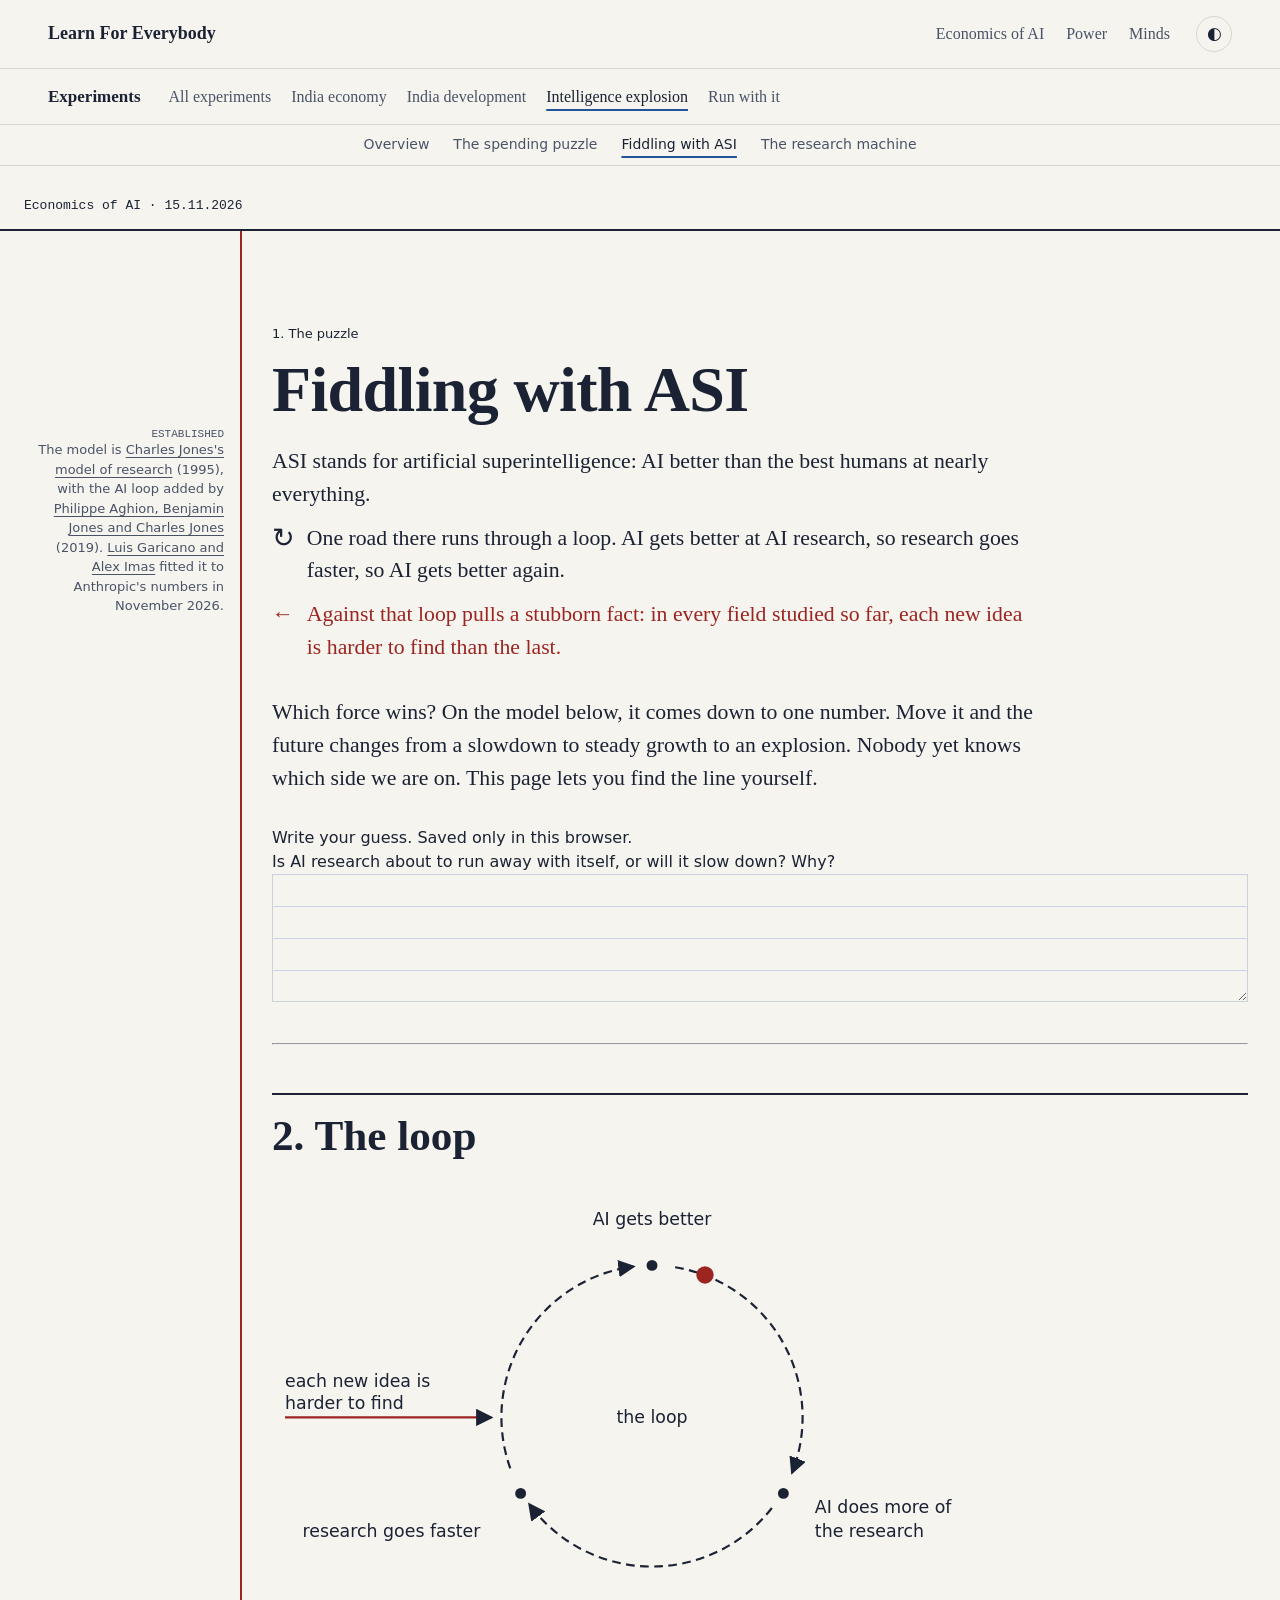
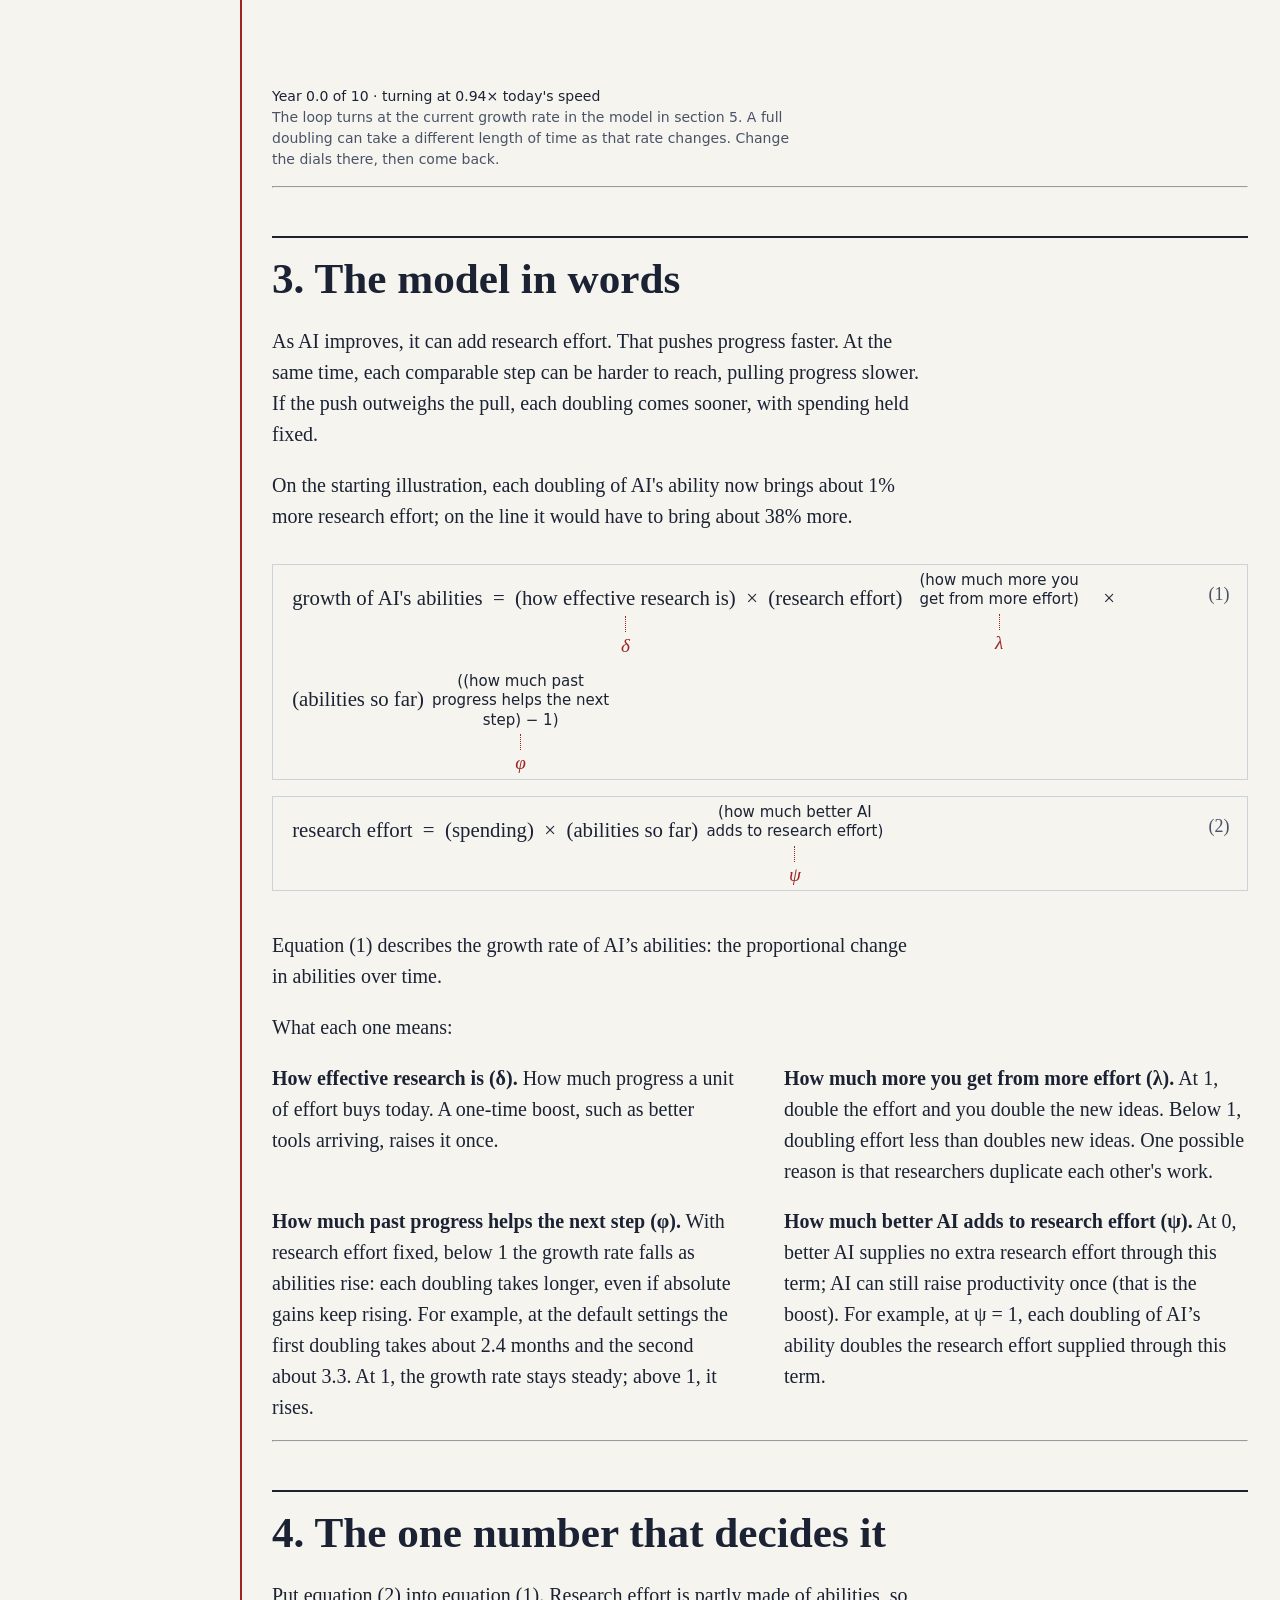
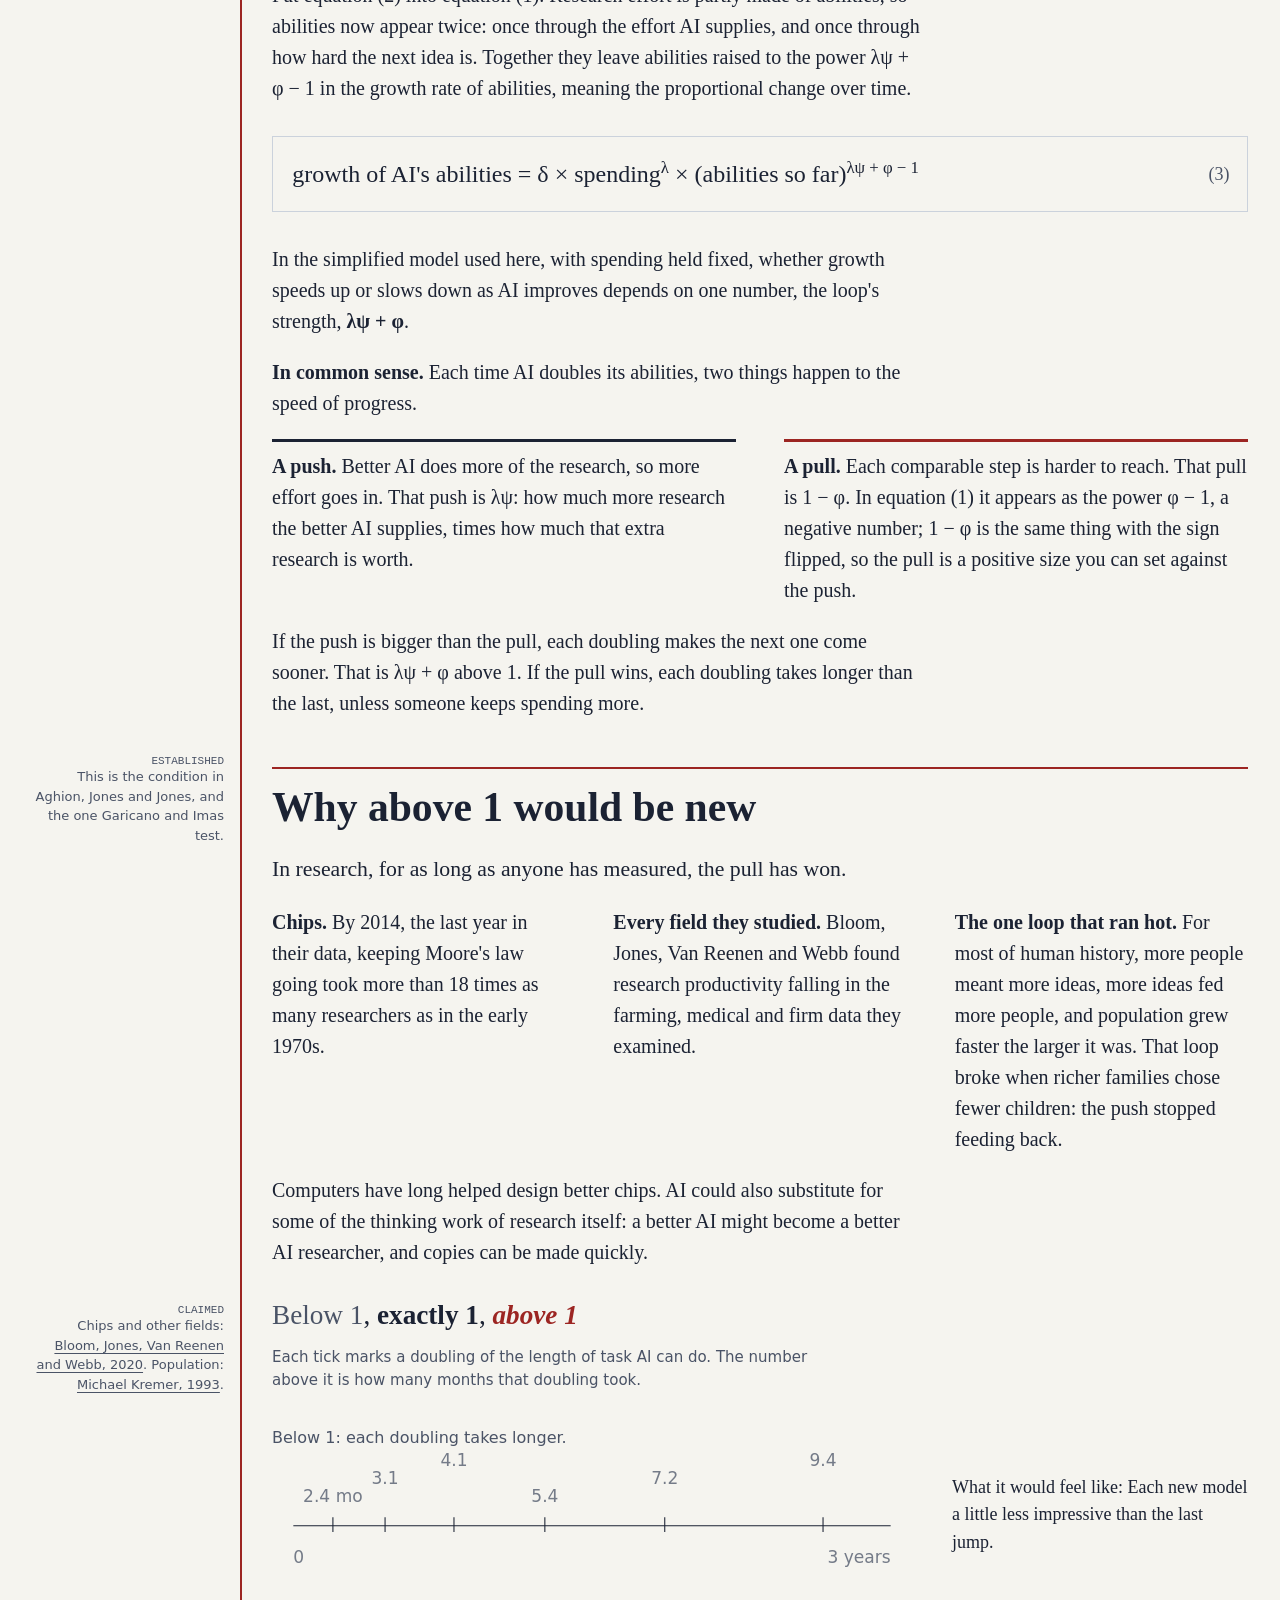
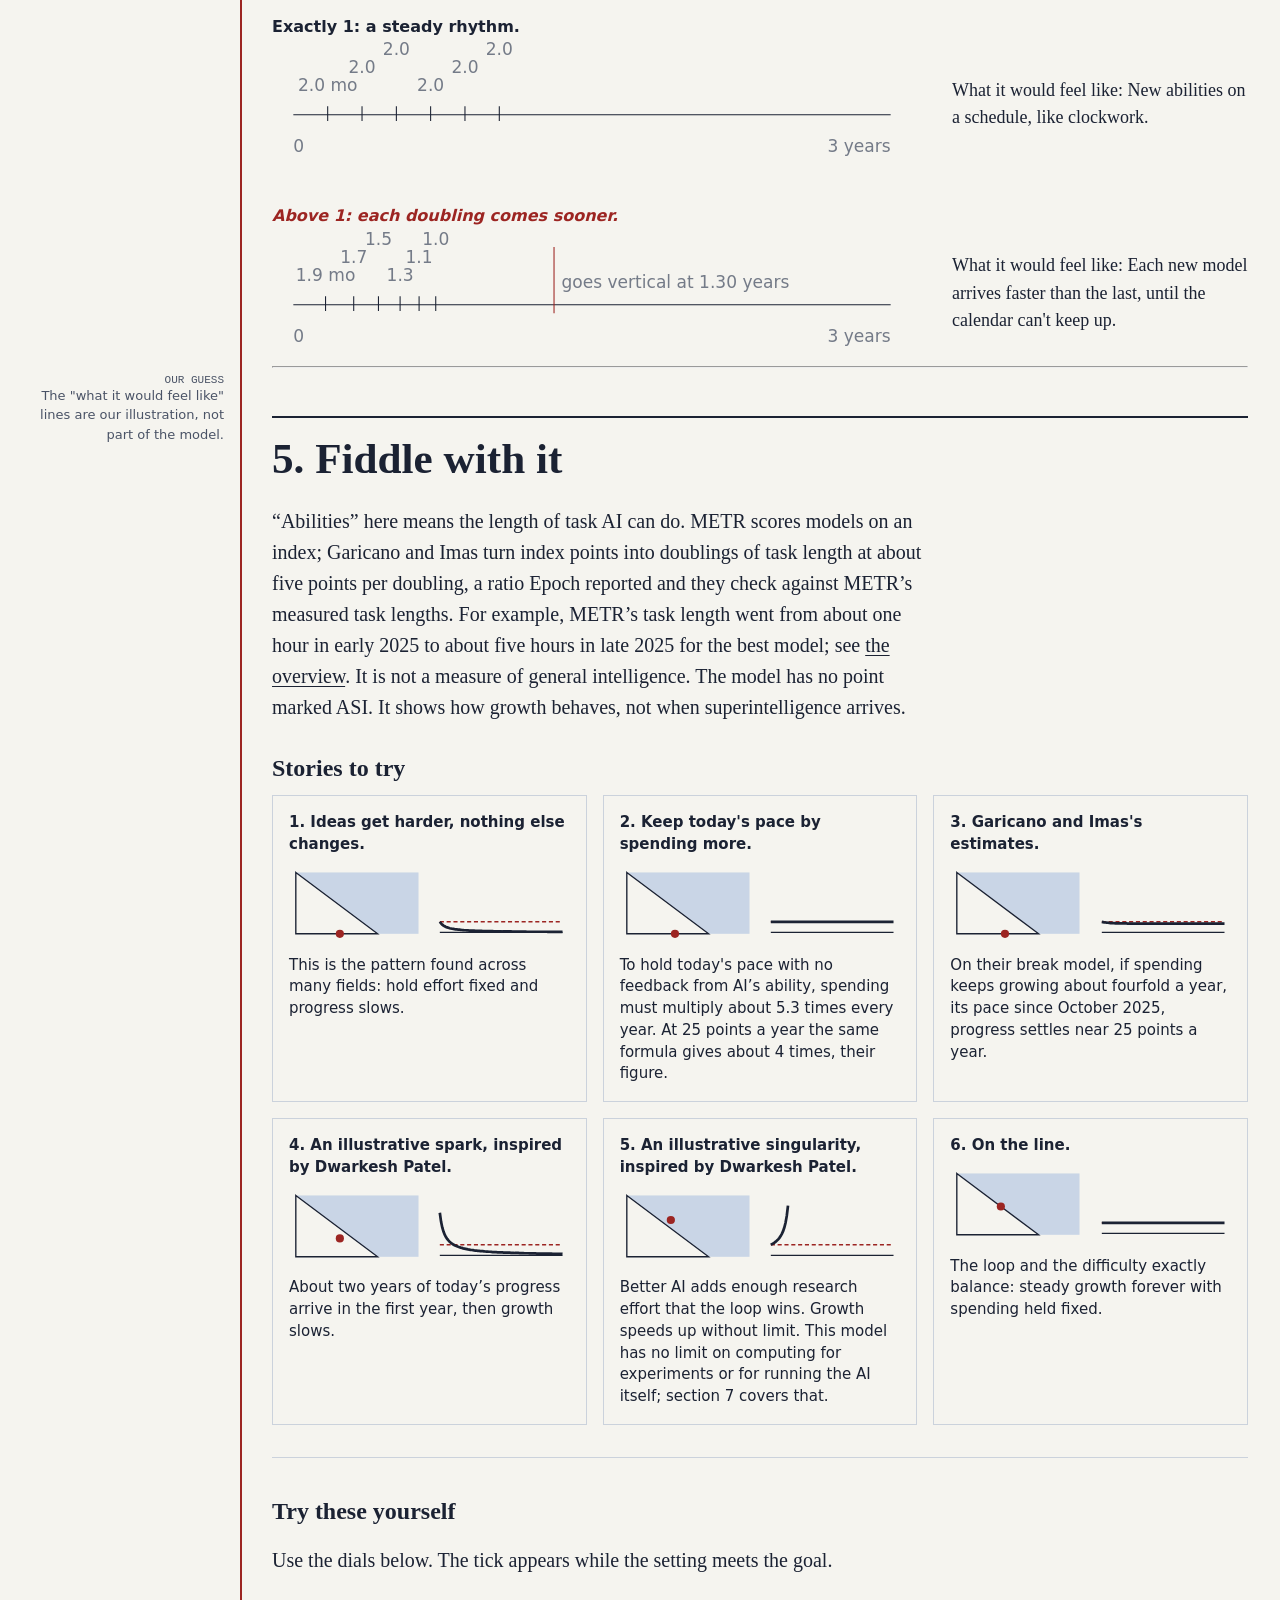
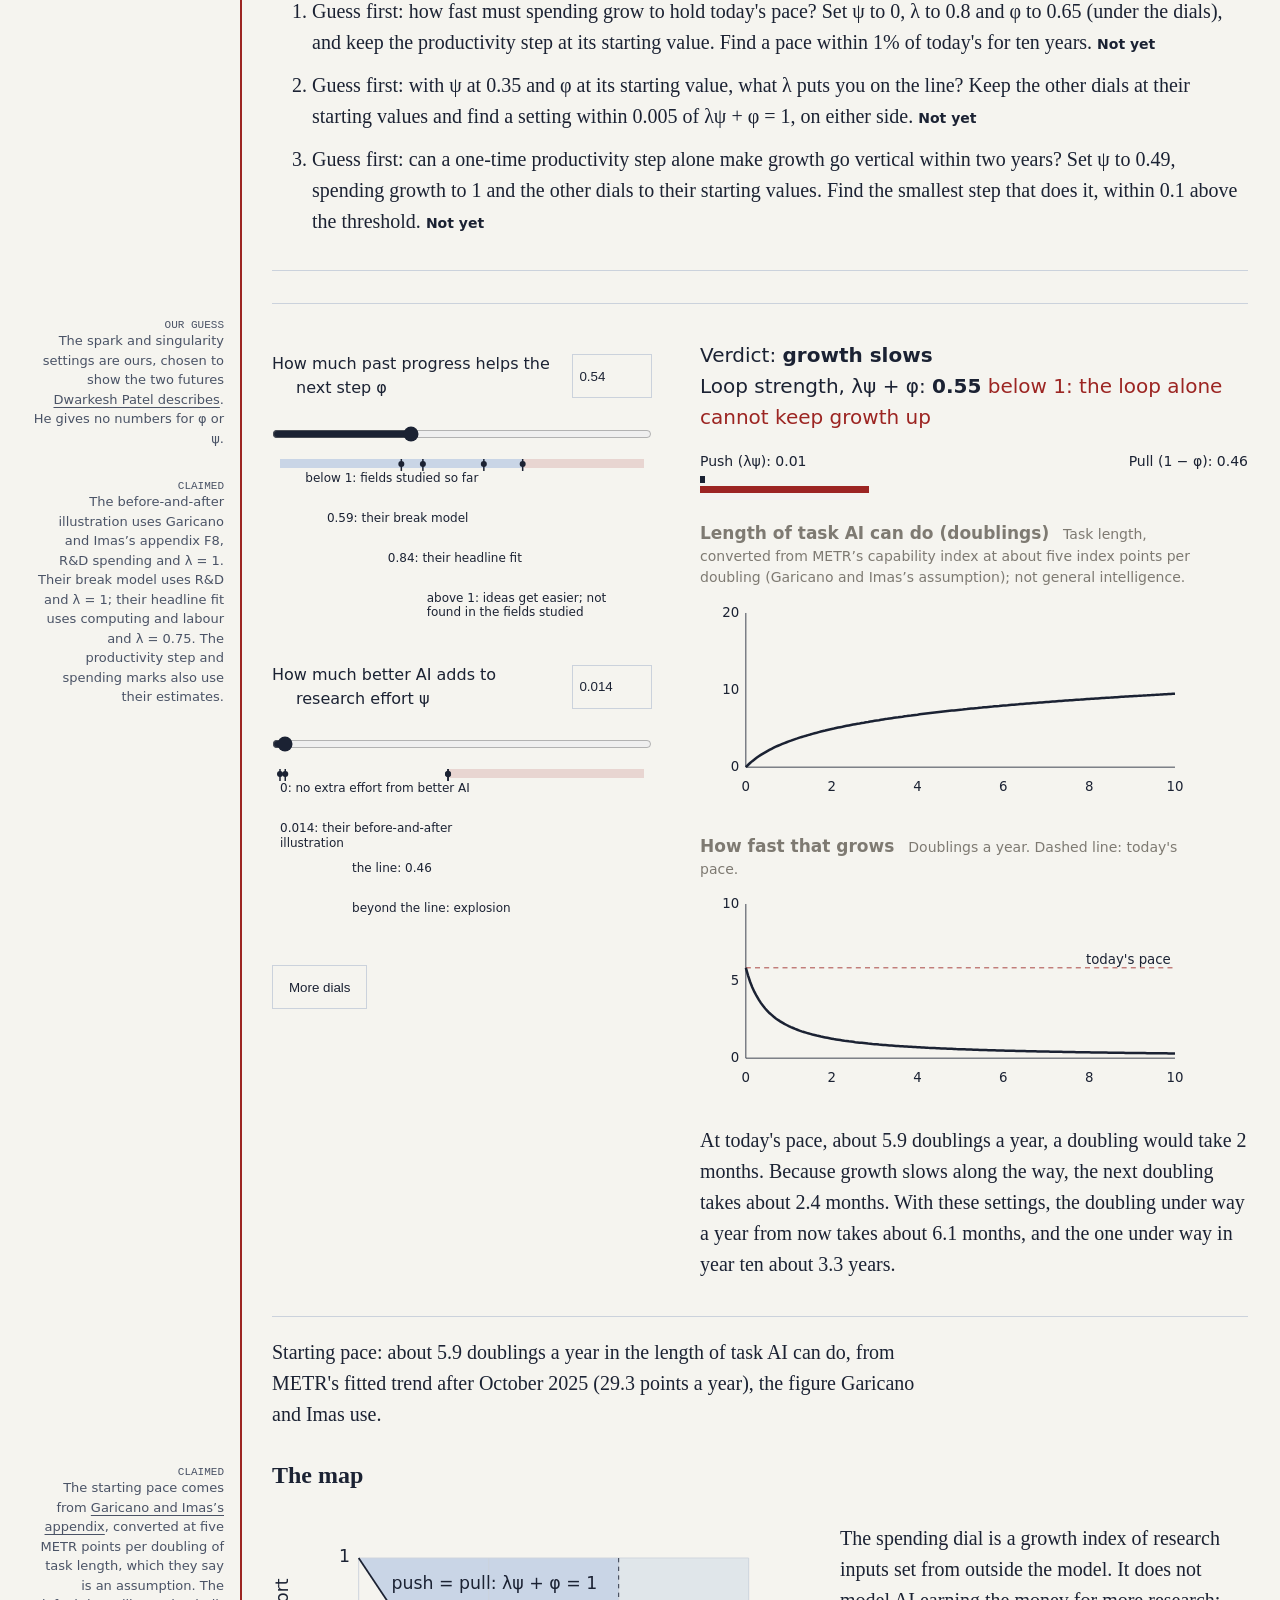
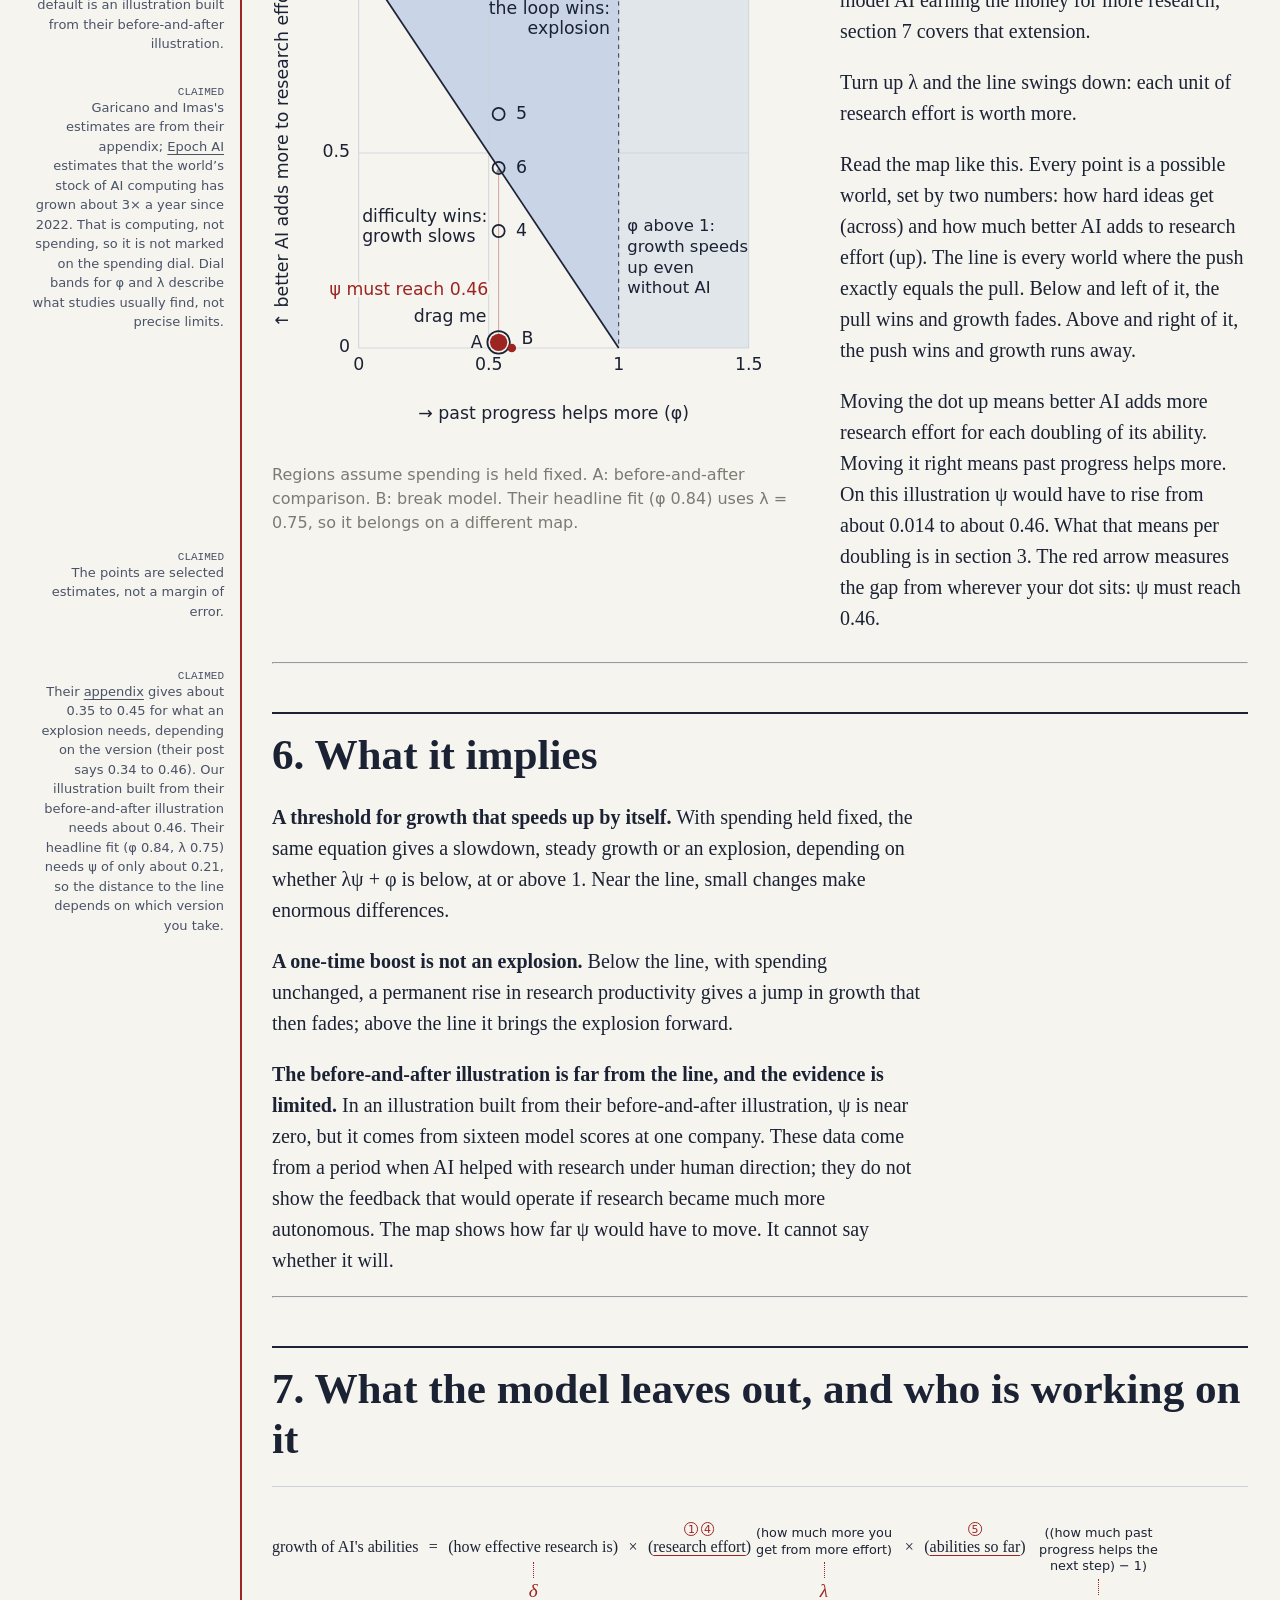
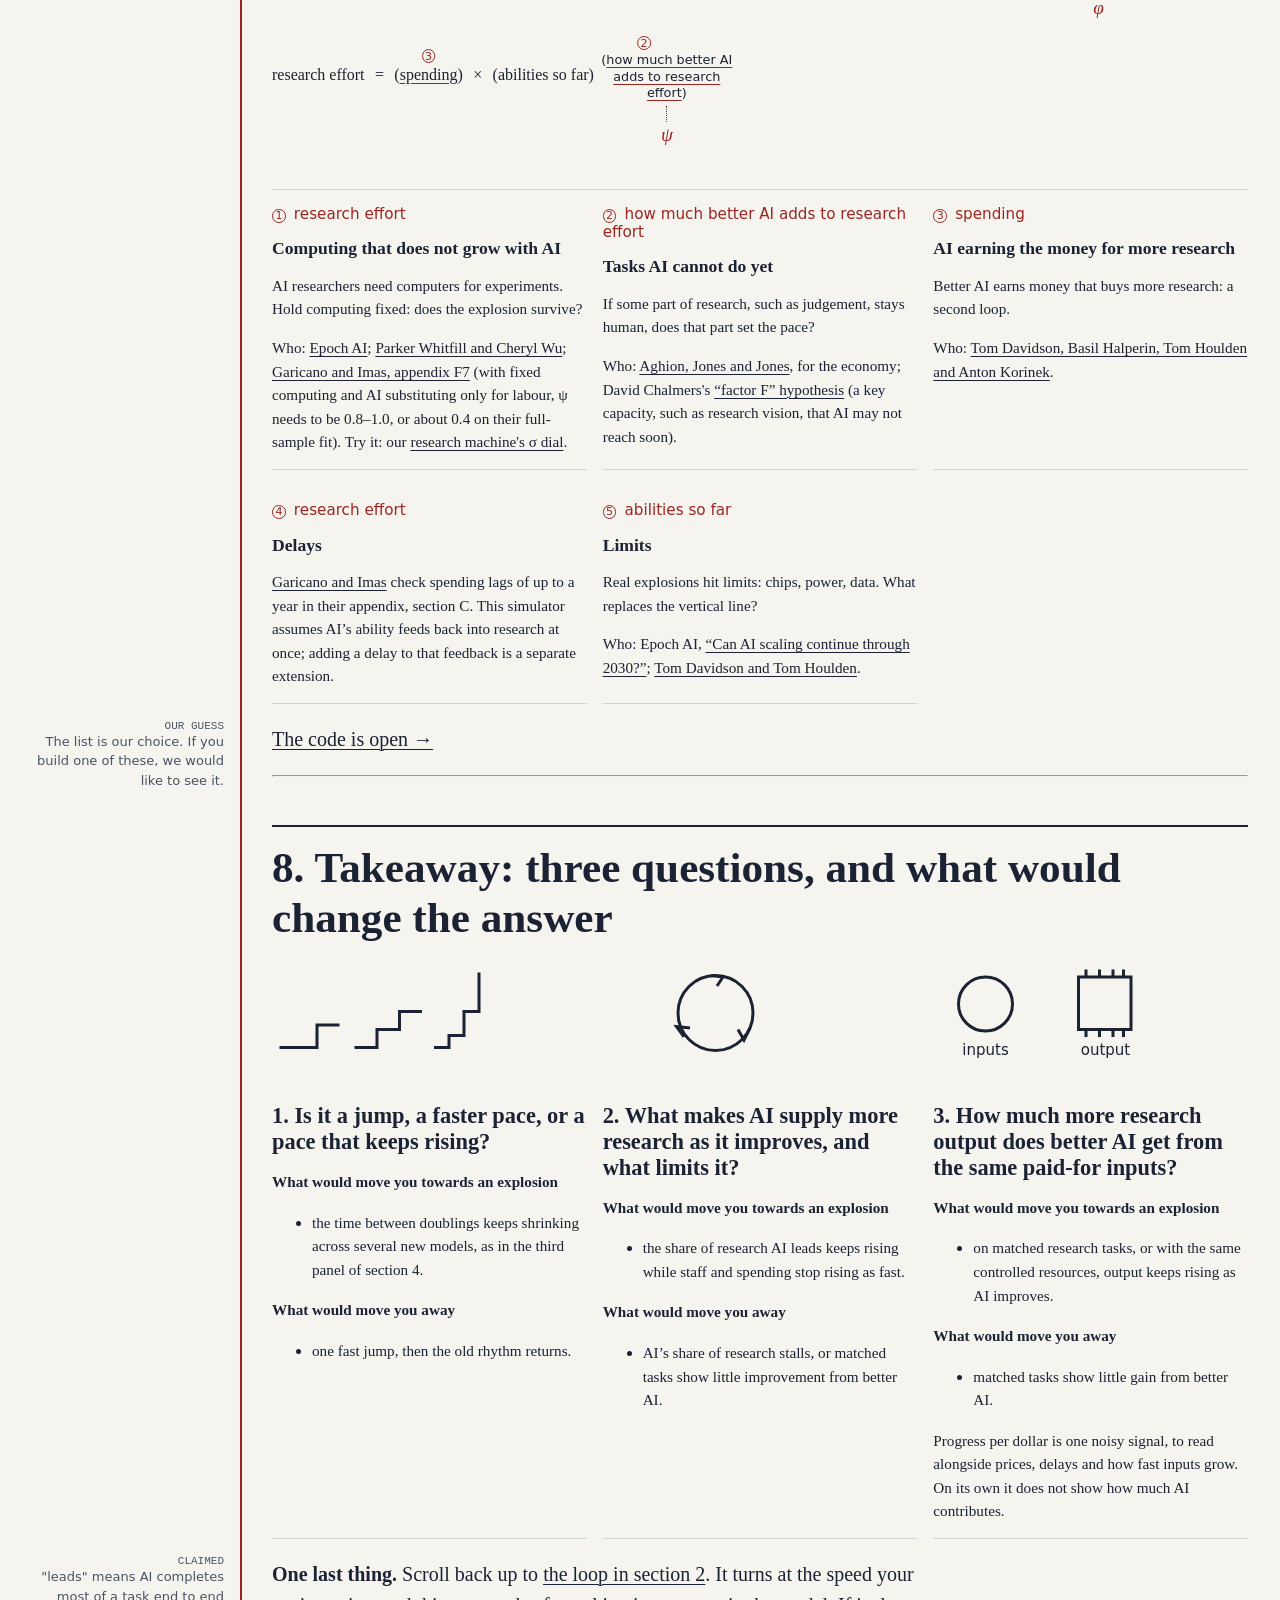
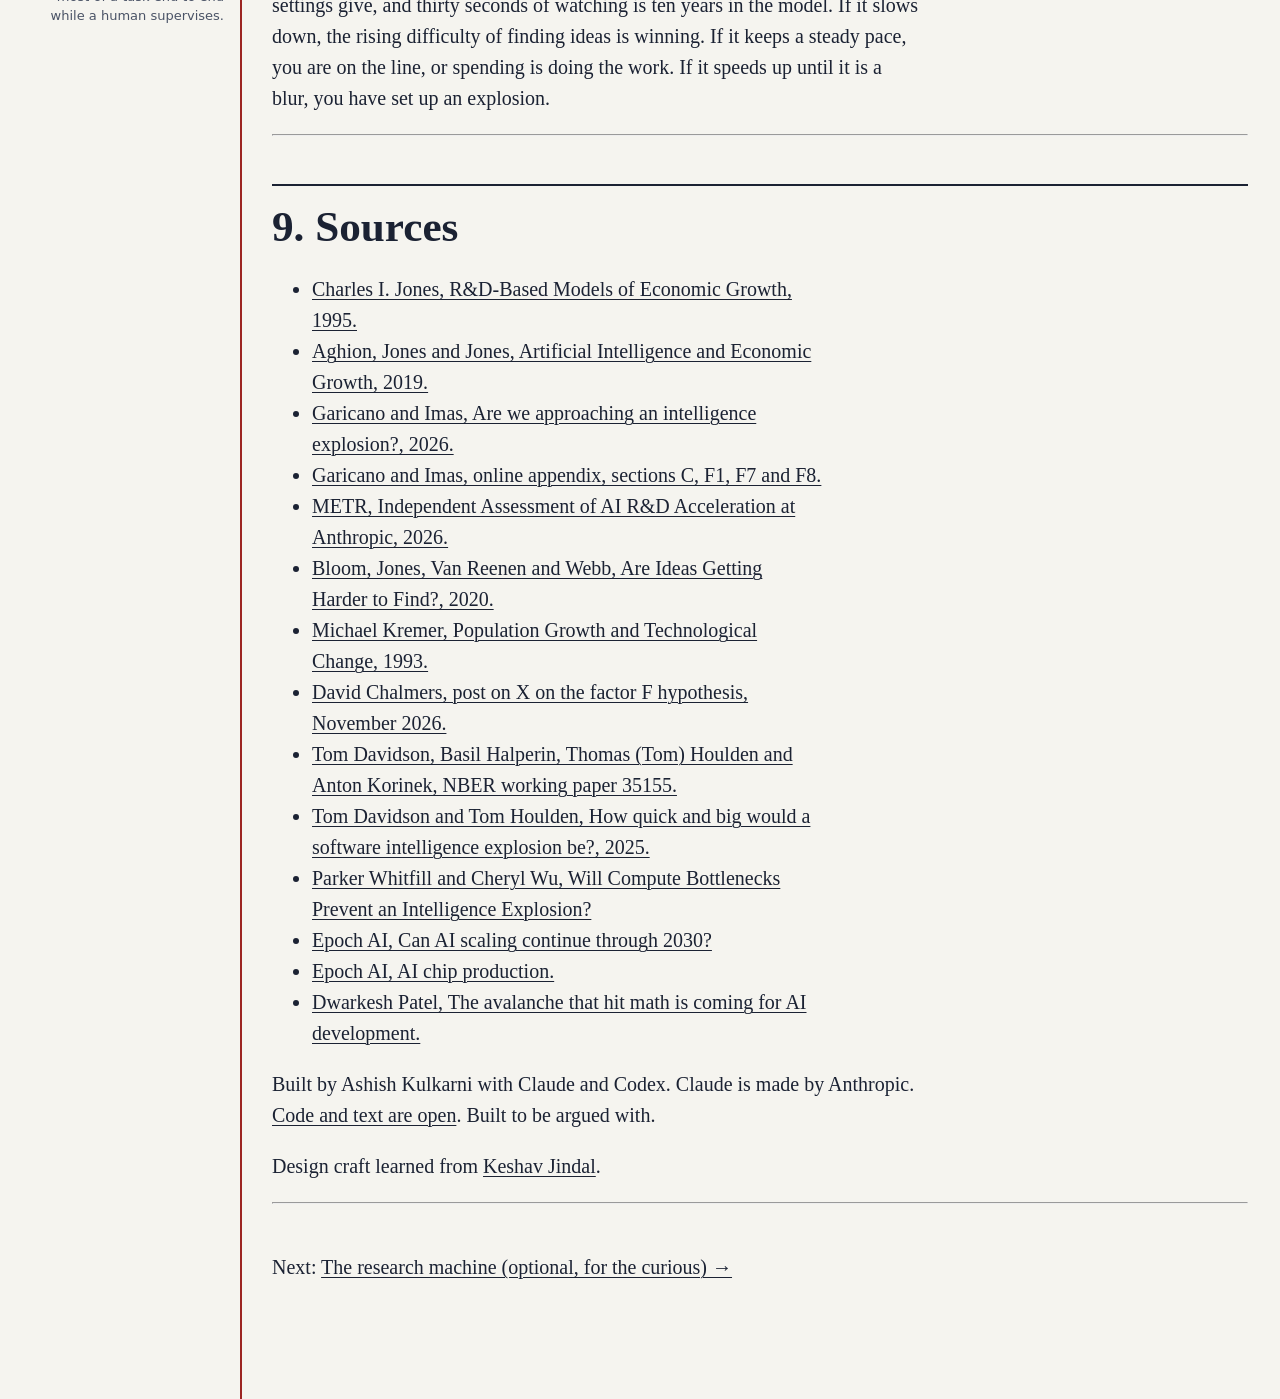
==== commit d869656a: "Strip labels smaller and greyer; key line explains each number is the months a doubling took Co-Auth" ====
--- a/site/experiments/fiddling-with-asi/index.html
+++ b/site/experiments/fiddling-with-asi/index.html
@@ -1,4 +1,4 @@
-<!doctype html><html lang="en-GB"><head><meta charset="utf-8"><meta name="viewport" content="width=device-width,initial-scale=1"><title>Fiddling with ASI · Learn For Everybody</title><script src="../../assets/lfe-theme.js"></script><link rel="stylesheet" href="../../assets/lfe.css"><link rel="stylesheet" href="../../assets/lfe-topics.css?v=29"><link rel="stylesheet" href="../spending-puzzle/styles.css?v=43"><link rel="stylesheet" href="styles.css?v=35"><link rel="icon" href="/favicon.ico" sizes="32x32"><link rel="icon" href="/assets/favicon.svg" type="image/svg+xml"><link rel="apple-touch-icon" href="/apple-touch-icon.png"></head><body><header class="site-bar"><div class="bar-inner">
+<!doctype html><html lang="en-GB"><head><meta charset="utf-8"><meta name="viewport" content="width=device-width,initial-scale=1"><title>Fiddling with ASI · Learn For Everybody</title><script src="../../assets/lfe-theme.js"></script><link rel="stylesheet" href="../../assets/lfe.css"><link rel="stylesheet" href="../../assets/lfe-topics.css?v=29"><link rel="stylesheet" href="../spending-puzzle/styles.css?v=44"><link rel="stylesheet" href="styles.css?v=36"><link rel="icon" href="/favicon.ico" sizes="32x32"><link rel="icon" href="/assets/favicon.svg" type="image/svg+xml"><link rel="apple-touch-icon" href="/apple-touch-icon.png"></head><body><header class="site-bar"><div class="bar-inner">
 <a class="wordmark" href="https://lfe.econforeverybody.com/">Learn For Everybody</a>
 <nav aria-label="Topics"><a href="https://lfe.econforeverybody.com/econofai/">Economics of AI</a><a href="https://lfe.econforeverybody.com/power/">Power</a><a href="https://lfe.econforeverybody.com/minds/">Minds</a></nav>
 <button class="theme-toggle icon-toggle" id="themeToggle" type="button" aria-label="Dark mode"><span aria-hidden="true">◐</span><span class="tip" id="themeLabel" aria-hidden="true">Dark mode</span></button>
@@ -24,7 +24,7 @@
 <hr /></section><section><h2>4. The one number that decides it</h2>
 <p>Put equation (2) into equation (1). Research effort is partly made of abilities, so abilities now appear twice: once through the effort AI supplies, and once through how hard the next idea is. Together they leave abilities raised to the power λψ + φ − 1 in the growth rate of abilities, meaning the proportional change over time.</p><div class="equation weq-numbered" data-eq="(3)">growth of AI's abilities = δ × spending<sup>λ</sup> × (abilities so far)<sup>λψ + φ − 1</sup></div><p>In the simplified model used here, with spending held fixed, whether growth speeds up or slows down as AI improves depends on one number, the loop's strength, <strong>λψ + φ</strong>.</p>
 <p><strong>In common sense.</strong> Each time AI doubles its abilities, two things happen to the speed of progress.</p><ul class="push-pull"><li><strong>A push.</strong> Better AI does more of the research, so more effort goes in. That push is λψ: how much more research the better AI supplies, times how much that extra research is worth.</li><li><strong>A pull.</strong> Each comparable step is harder to reach. That pull is 1 − φ. In equation (1) it appears as the power φ − 1, a negative number; 1 − φ is the same thing with the sign flipped, so the pull is a positive size you can set against the push.</li></ul><p>If the push is bigger than the pull, each doubling makes the next one come sooner. That is λψ + φ above 1. If the pull wins, each doubling takes longer than the last, unless someone keeps spending more.</p><aside class="note"><strong>ESTABLISHED</strong> This is the condition in Aghion, Jones and Jones, and the one Garicano and Imas test.</aside>
-<h3 class="big-claim">Why above 1 would be new</h3><p class="lede">In research, for as long as anyone has measured, the pull has won.</p><ul class="history"><li><strong>Chips.</strong> By 2014, the last year in their data, keeping Moore's law going took more than 18 times as many researchers as in the early 1970s.</li><li><strong>Every field they studied.</strong> Bloom, Jones, Van Reenen and Webb found research productivity falling in the farming, medical and firm data they examined.</li><li><strong>The one loop that ran hot.</strong> For most of human history, more people meant more ideas, more ideas fed more people, and population grew faster the larger it was. That loop broke when richer families chose fewer children: the push stopped feeding back.</li></ul><p>Computers have long helped design better chips. AI could also substitute for some of the thinking work of research itself: a better AI might become a better AI researcher, and copies can be made quickly.</p><aside class="note"><strong>CLAIMED</strong> Chips and other fields: <a href="https://doi.org/10.1257/aer.20180338">Bloom, Jones, Van Reenen and Webb, 2020</a>. Population: <a href="https://doi.org/10.2307/2118405">Michael Kremer, 1993</a>.</aside><h3 class="regimes"><span class="r-below">Below 1</span>, <span class="r-at">exactly 1</span>, <span class="r-above">above 1</span></h3><div class="infographic" id="infographic"><div><h4 class="r-below">Below 1: each doubling takes longer.</h4><svg viewBox="0 0 600 120" role="img" aria-label="Gaps between the next six doublings, in months"><line x1="20" y1="70" x2="580" y2="70" stroke="currentColor"/><line x1="57.1" y1="62" x2="57.1" y2="76" stroke="currentColor"/><text x="57.1" y="48" text-anchor="middle">2.4 mo</text><line x1="106.0" y1="62" x2="106.0" y2="76" stroke="currentColor"/><text x="106.0" y="31" text-anchor="middle">3.1</text><line x1="170.6" y1="62" x2="170.6" y2="76" stroke="currentColor"/><text x="170.6" y="14" text-anchor="middle">4.1</text><line x1="255.8" y1="62" x2="255.8" y2="76" stroke="currentColor"/><text x="255.8" y="48" text-anchor="middle">5.4</text><line x1="368.2" y1="62" x2="368.2" y2="76" stroke="currentColor"/><text x="368.2" y="31" text-anchor="middle">7.2</text><line x1="516.6" y1="62" x2="516.6" y2="76" stroke="currentColor"/><text x="516.6" y="14" text-anchor="middle">9.4</text><text x="20" y="105">0</text><text x="580" y="105" text-anchor="end">3 years</text></svg><p>What it would feel like: Each new model a little less impressive than the last jump.</p></div><div><h4 class="r-at">Exactly 1: a steady rhythm.</h4><svg viewBox="0 0 600 120" role="img" aria-label="Gaps between the next six doublings, in months"><line x1="20" y1="70" x2="580" y2="70" stroke="currentColor"/><line x1="52.2" y1="62" x2="52.2" y2="76" stroke="currentColor"/><text x="52.2" y="48" text-anchor="middle">2.0 mo</text><line x1="84.4" y1="62" x2="84.4" y2="76" stroke="currentColor"/><text x="84.4" y="31" text-anchor="middle">2.0</text><line x1="116.6" y1="62" x2="116.6" y2="76" stroke="currentColor"/><text x="116.6" y="14" text-anchor="middle">2.0</text><line x1="148.7" y1="62" x2="148.7" y2="76" stroke="currentColor"/><text x="148.7" y="48" text-anchor="middle">2.0</text><line x1="180.9" y1="62" x2="180.9" y2="76" stroke="currentColor"/><text x="180.9" y="31" text-anchor="middle">2.0</text><line x1="213.1" y1="62" x2="213.1" y2="76" stroke="currentColor"/><text x="213.1" y="14" text-anchor="middle">2.0</text><text x="20" y="105">0</text><text x="580" y="105" text-anchor="end">3 years</text></svg><p>What it would feel like: New abilities on a schedule, like clockwork.</p></div><div><h4 class="r-above">Above 1: each doubling comes sooner.</h4><svg viewBox="0 0 600 120" role="img" aria-label="Gaps between the next six doublings, in months"><line x1="20" y1="70" x2="580" y2="70" stroke="currentColor"/><line x1="50.2" y1="62" x2="50.2" y2="76" stroke="currentColor"/><text x="50.2" y="48" text-anchor="middle">1.9 mo</text><line x1="76.6" y1="62" x2="76.6" y2="76" stroke="currentColor"/><text x="76.6" y="31" text-anchor="middle">1.7</text><line x1="99.8" y1="62" x2="99.8" y2="76" stroke="currentColor"/><text x="99.8" y="14" text-anchor="middle">1.5</text><line x1="120.1" y1="62" x2="120.1" y2="76" stroke="currentColor"/><text x="120.1" y="48" text-anchor="middle">1.3</text><line x1="137.9" y1="62" x2="137.9" y2="76" stroke="currentColor"/><text x="137.9" y="31" text-anchor="middle">1.1</text><line x1="153.5" y1="62" x2="153.5" y2="76" stroke="currentColor"/><text x="153.5" y="14" text-anchor="middle">1.0</text><line x1="264.4" y1="16" x2="264.4" y2="78" stroke="var(--red)"/><text x="271.4" y="54">goes vertical at 1.30 years</text><text x="20" y="105">0</text><text x="580" y="105" text-anchor="end">3 years</text></svg><p>What it would feel like: Each new model arrives faster than the last, until the calendar can't keep up.</p></div></div><aside class="note"><strong>OUR GUESS</strong> The "what it would feel like" lines are our illustration, not part of the model.</aside>
+<h3 class="big-claim">Why above 1 would be new</h3><p class="lede">In research, for as long as anyone has measured, the pull has won.</p><ul class="history"><li><strong>Chips.</strong> By 2014, the last year in their data, keeping Moore's law going took more than 18 times as many researchers as in the early 1970s.</li><li><strong>Every field they studied.</strong> Bloom, Jones, Van Reenen and Webb found research productivity falling in the farming, medical and firm data they examined.</li><li><strong>The one loop that ran hot.</strong> For most of human history, more people meant more ideas, more ideas fed more people, and population grew faster the larger it was. That loop broke when richer families chose fewer children: the push stopped feeding back.</li></ul><p>Computers have long helped design better chips. AI could also substitute for some of the thinking work of research itself: a better AI might become a better AI researcher, and copies can be made quickly.</p><aside class="note"><strong>CLAIMED</strong> Chips and other fields: <a href="https://doi.org/10.1257/aer.20180338">Bloom, Jones, Van Reenen and Webb, 2020</a>. Population: <a href="https://doi.org/10.2307/2118405">Michael Kremer, 1993</a>.</aside><h3 class="regimes"><span class="r-below">Below 1</span>, <span class="r-at">exactly 1</span>, <span class="r-above">above 1</span></h3><p class="shapes-key">Each tick marks a doubling of the length of task AI can do. The number above it is how many months that doubling took.</p><div class="infographic" id="infographic"><div><h4 class="r-below">Below 1: each doubling takes longer.</h4><svg viewBox="0 0 600 120" role="img" aria-label="Gaps between the next six doublings, in months"><line x1="20" y1="70" x2="580" y2="70" stroke="currentColor"/><line x1="57.1" y1="62" x2="57.1" y2="76" stroke="currentColor"/><text x="57.1" y="48" text-anchor="middle">2.4 mo</text><line x1="106.0" y1="62" x2="106.0" y2="76" stroke="currentColor"/><text x="106.0" y="31" text-anchor="middle">3.1</text><line x1="170.6" y1="62" x2="170.6" y2="76" stroke="currentColor"/><text x="170.6" y="14" text-anchor="middle">4.1</text><line x1="255.8" y1="62" x2="255.8" y2="76" stroke="currentColor"/><text x="255.8" y="48" text-anchor="middle">5.4</text><line x1="368.2" y1="62" x2="368.2" y2="76" stroke="currentColor"/><text x="368.2" y="31" text-anchor="middle">7.2</text><line x1="516.6" y1="62" x2="516.6" y2="76" stroke="currentColor"/><text x="516.6" y="14" text-anchor="middle">9.4</text><text x="20" y="105">0</text><text x="580" y="105" text-anchor="end">3 years</text></svg><p>What it would feel like: Each new model a little less impressive than the last jump.</p></div><div><h4 class="r-at">Exactly 1: a steady rhythm.</h4><svg viewBox="0 0 600 120" role="img" aria-label="Gaps between the next six doublings, in months"><line x1="20" y1="70" x2="580" y2="70" stroke="currentColor"/><line x1="52.2" y1="62" x2="52.2" y2="76" stroke="currentColor"/><text x="52.2" y="48" text-anchor="middle">2.0 mo</text><line x1="84.4" y1="62" x2="84.4" y2="76" stroke="currentColor"/><text x="84.4" y="31" text-anchor="middle">2.0</text><line x1="116.6" y1="62" x2="116.6" y2="76" stroke="currentColor"/><text x="116.6" y="14" text-anchor="middle">2.0</text><line x1="148.7" y1="62" x2="148.7" y2="76" stroke="currentColor"/><text x="148.7" y="48" text-anchor="middle">2.0</text><line x1="180.9" y1="62" x2="180.9" y2="76" stroke="currentColor"/><text x="180.9" y="31" text-anchor="middle">2.0</text><line x1="213.1" y1="62" x2="213.1" y2="76" stroke="currentColor"/><text x="213.1" y="14" text-anchor="middle">2.0</text><text x="20" y="105">0</text><text x="580" y="105" text-anchor="end">3 years</text></svg><p>What it would feel like: New abilities on a schedule, like clockwork.</p></div><div><h4 class="r-above">Above 1: each doubling comes sooner.</h4><svg viewBox="0 0 600 120" role="img" aria-label="Gaps between the next six doublings, in months"><line x1="20" y1="70" x2="580" y2="70" stroke="currentColor"/><line x1="50.2" y1="62" x2="50.2" y2="76" stroke="currentColor"/><text x="50.2" y="48" text-anchor="middle">1.9 mo</text><line x1="76.6" y1="62" x2="76.6" y2="76" stroke="currentColor"/><text x="76.6" y="31" text-anchor="middle">1.7</text><line x1="99.8" y1="62" x2="99.8" y2="76" stroke="currentColor"/><text x="99.8" y="14" text-anchor="middle">1.5</text><line x1="120.1" y1="62" x2="120.1" y2="76" stroke="currentColor"/><text x="120.1" y="48" text-anchor="middle">1.3</text><line x1="137.9" y1="62" x2="137.9" y2="76" stroke="currentColor"/><text x="137.9" y="31" text-anchor="middle">1.1</text><line x1="153.5" y1="62" x2="153.5" y2="76" stroke="currentColor"/><text x="153.5" y="14" text-anchor="middle">1.0</text><line x1="264.4" y1="16" x2="264.4" y2="78" stroke="var(--red)"/><text x="271.4" y="54">goes vertical at 1.30 years</text><text x="20" y="105">0</text><text x="580" y="105" text-anchor="end">3 years</text></svg><p>What it would feel like: Each new model arrives faster than the last, until the calendar can't keep up.</p></div></div><aside class="note"><strong>OUR GUESS</strong> The "what it would feel like" lines are our illustration, not part of the model.</aside>
 <hr /></section><section id="fiddle"><h2>5. Fiddle with it</h2><p>“Abilities” here means the length of task AI can do. METR scores models on an index; Garicano and Imas turn index points into doublings of task length at about five points per doubling, a ratio Epoch reported and they check against METR’s measured task lengths. For example, METR’s task length went from about one hour in early 2025 to about five hours in late 2025 for the best model; see <a href="../intelligence-explosion/">the overview</a>. It is not a measure of general intelligence. The model has no point marked ASI. It shows how growth behaves, not when superintelligence arrives.</p>
 <h3 id="stories">Stories to try</h3>
 <div class="story-gallery" id="presets">
--- a/site/experiments/spending-puzzle/styles.css
+++ b/site/experiments/spending-puzzle/styles.css
@@ -110,3 +110,6 @@
 .hub-shapes figcaption{font-size:17px}
 @media(min-width:1100px){.hub-shapes .shape{grid-template-columns:minmax(0,19rem) minmax(0,640px)}.hub-shapes figcaption{order:0}}
 .hub-shapes svg text{font-size:12px;fill:var(--muted)}
+/* Quieter strip labels, for real this time: #chapter-1 svg text (20px) was overriding (Ashish, 2026-11-15) */
+#chapter-1 .hub-shapes svg text{font-size:16px;fill:var(--muted);opacity:.75}
+.shapes-key{font:15px/1.5 system-ui,sans-serif;color:var(--muted);max-width:60ch}
--- a/site/experiments/fiddling-with-asi/styles.css
+++ b/site/experiments/fiddling-with-asi/styles.css
@@ -105,3 +105,4 @@
 .js .challenges{display:block}
 /* Narrow screens: growth chart directly above the dials, task-length chart below (Claude, 2026-11-15) */
 @media(max-width:1099px){.machine .machine-out,.machine .charts{display:contents}.machine #input-message,.machine .strength,.machine #compute-caveat,.machine #forces{order:1}.machine .charts figure:nth-child(2){order:2;margin:.5rem 0}.machine #dials{order:3}.machine .charts figure:nth-child(1){order:4;margin:1rem 0 .5rem}.machine #chart-message{order:5}}
+.infographic>div>svg text{font-size:16px;fill:var(--muted);opacity:.75}
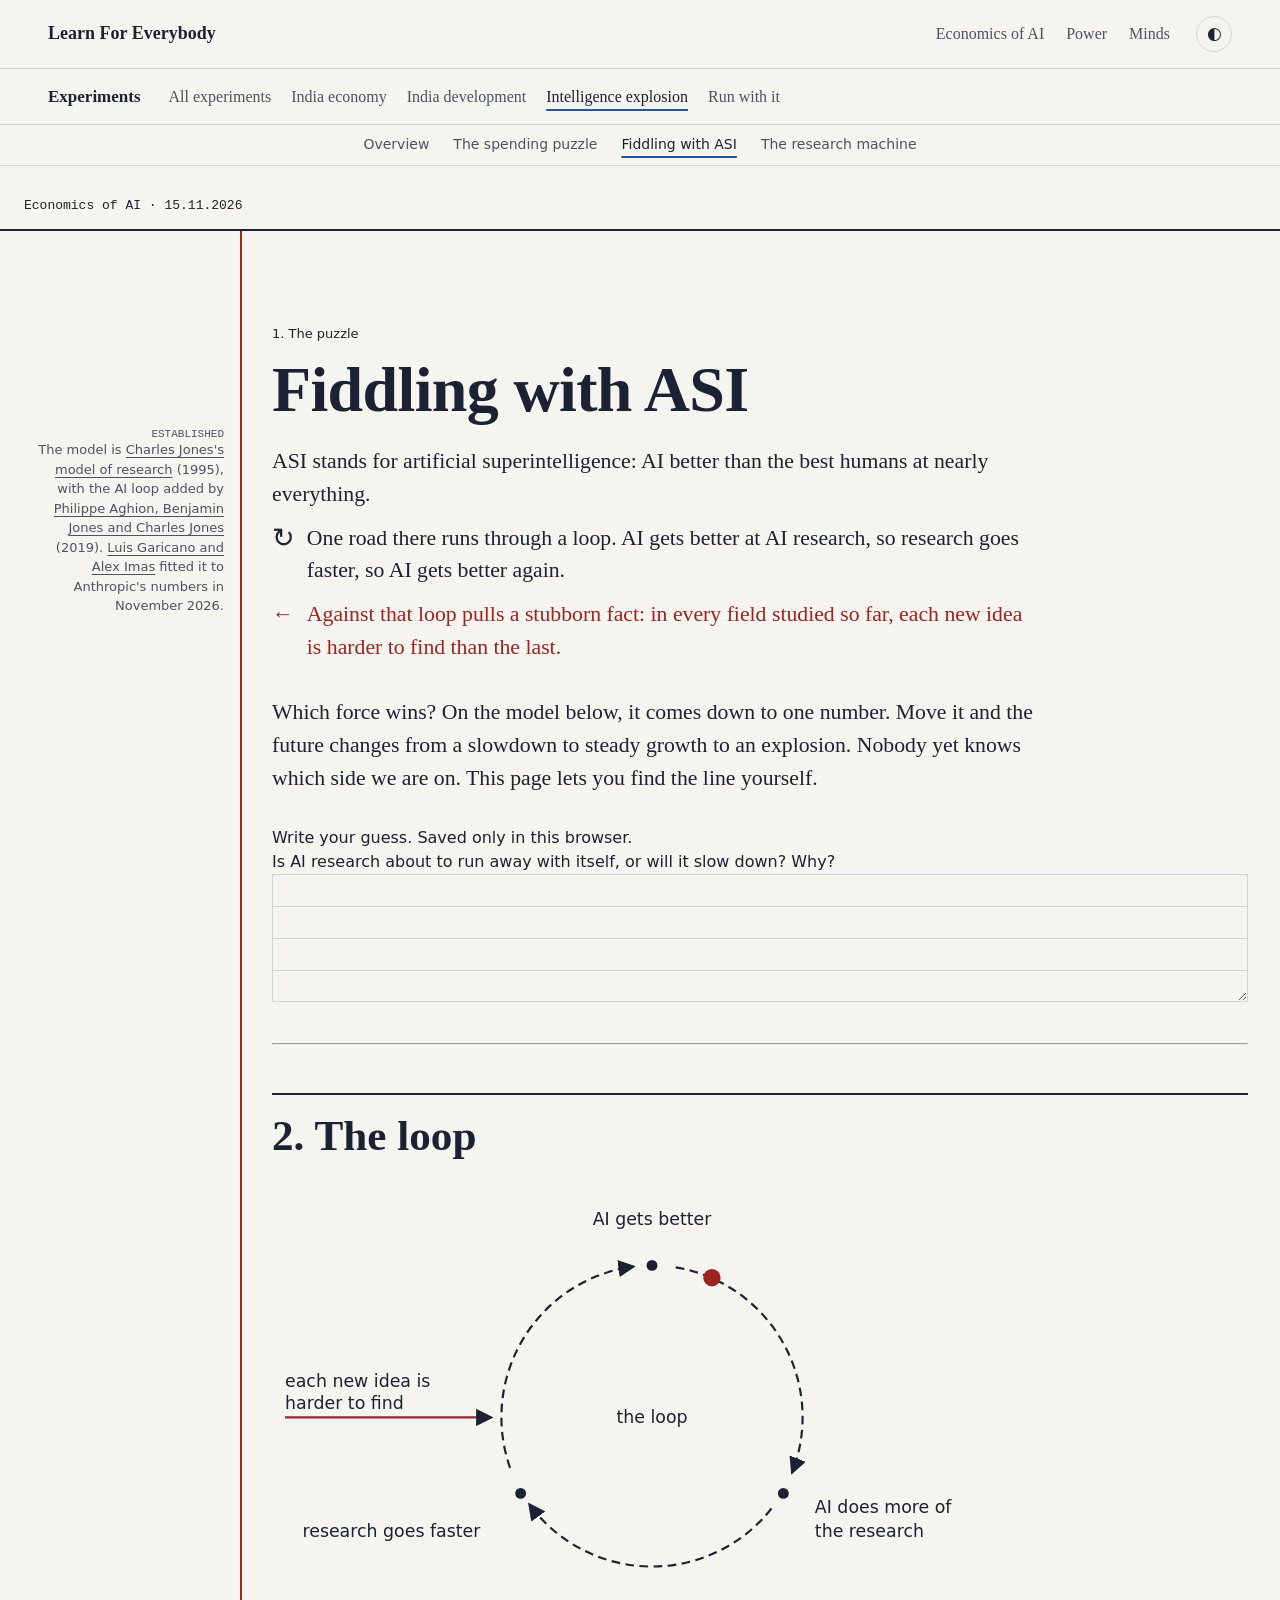
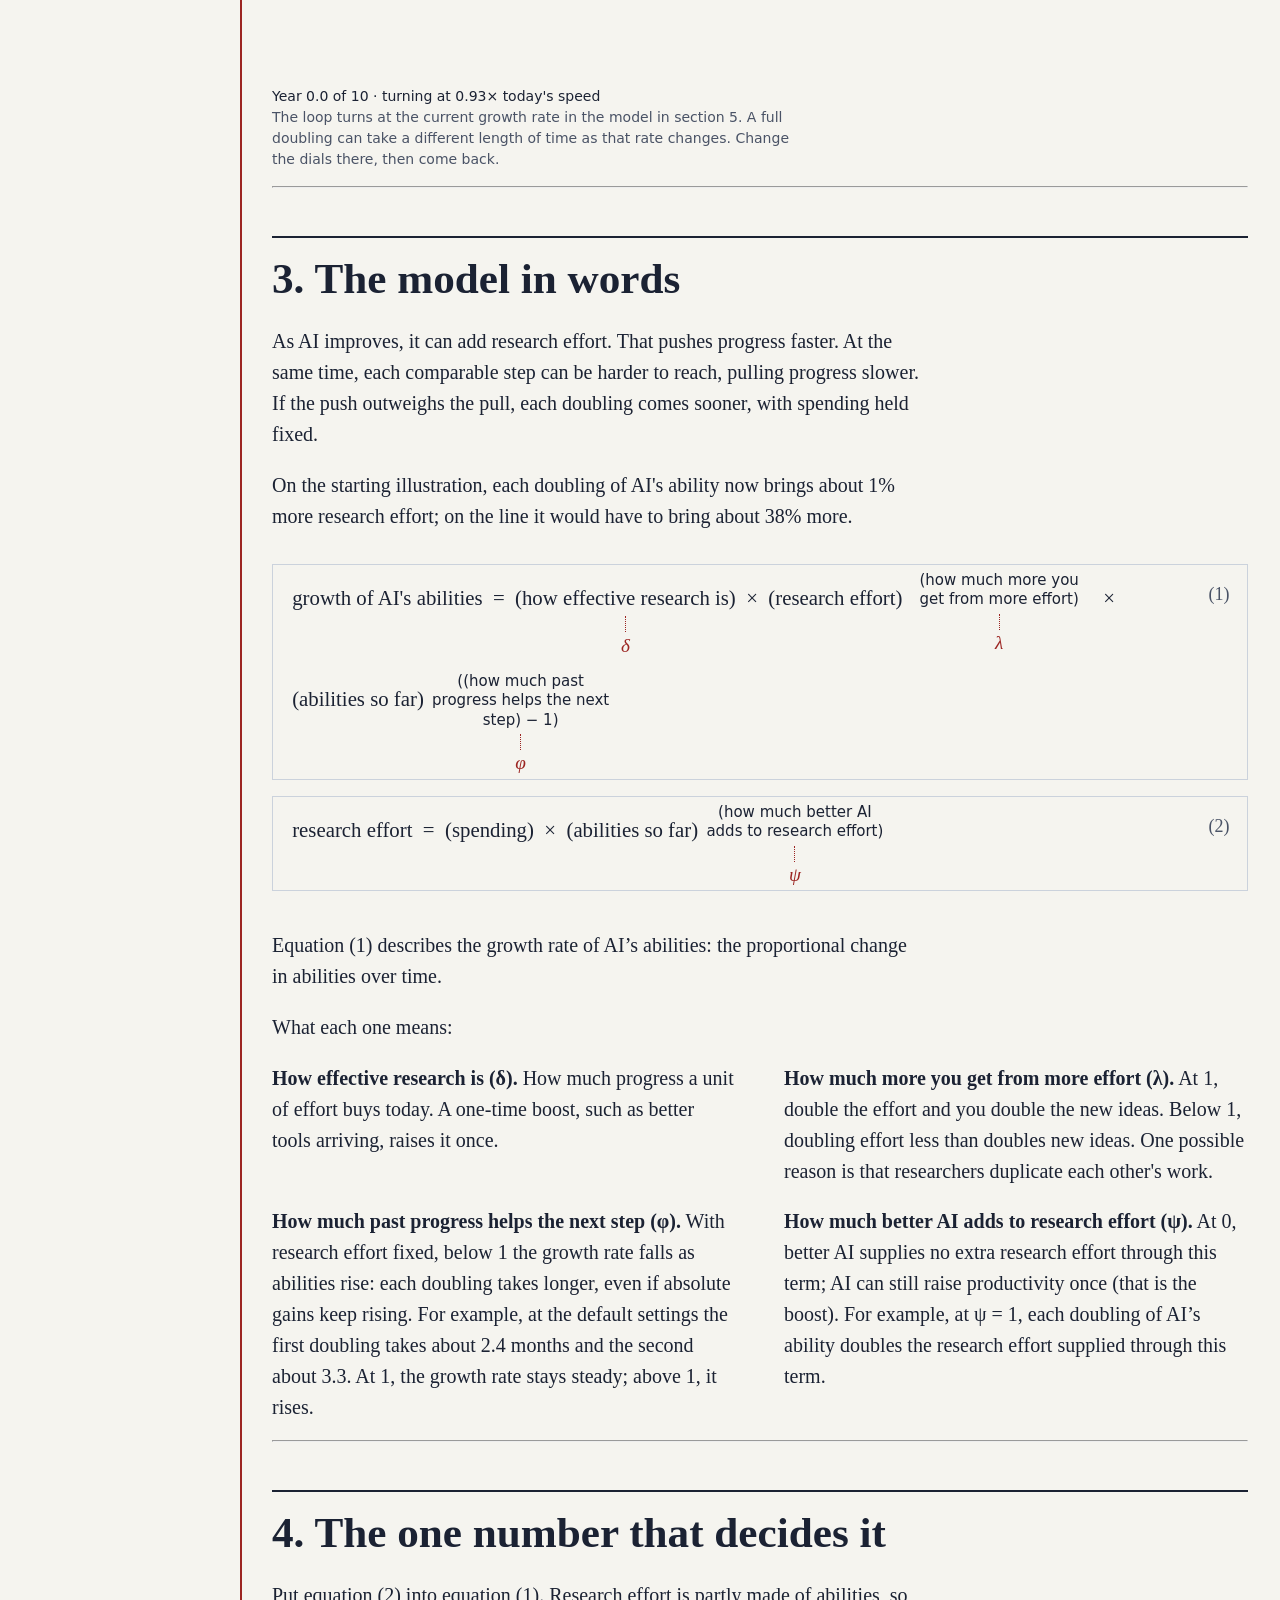
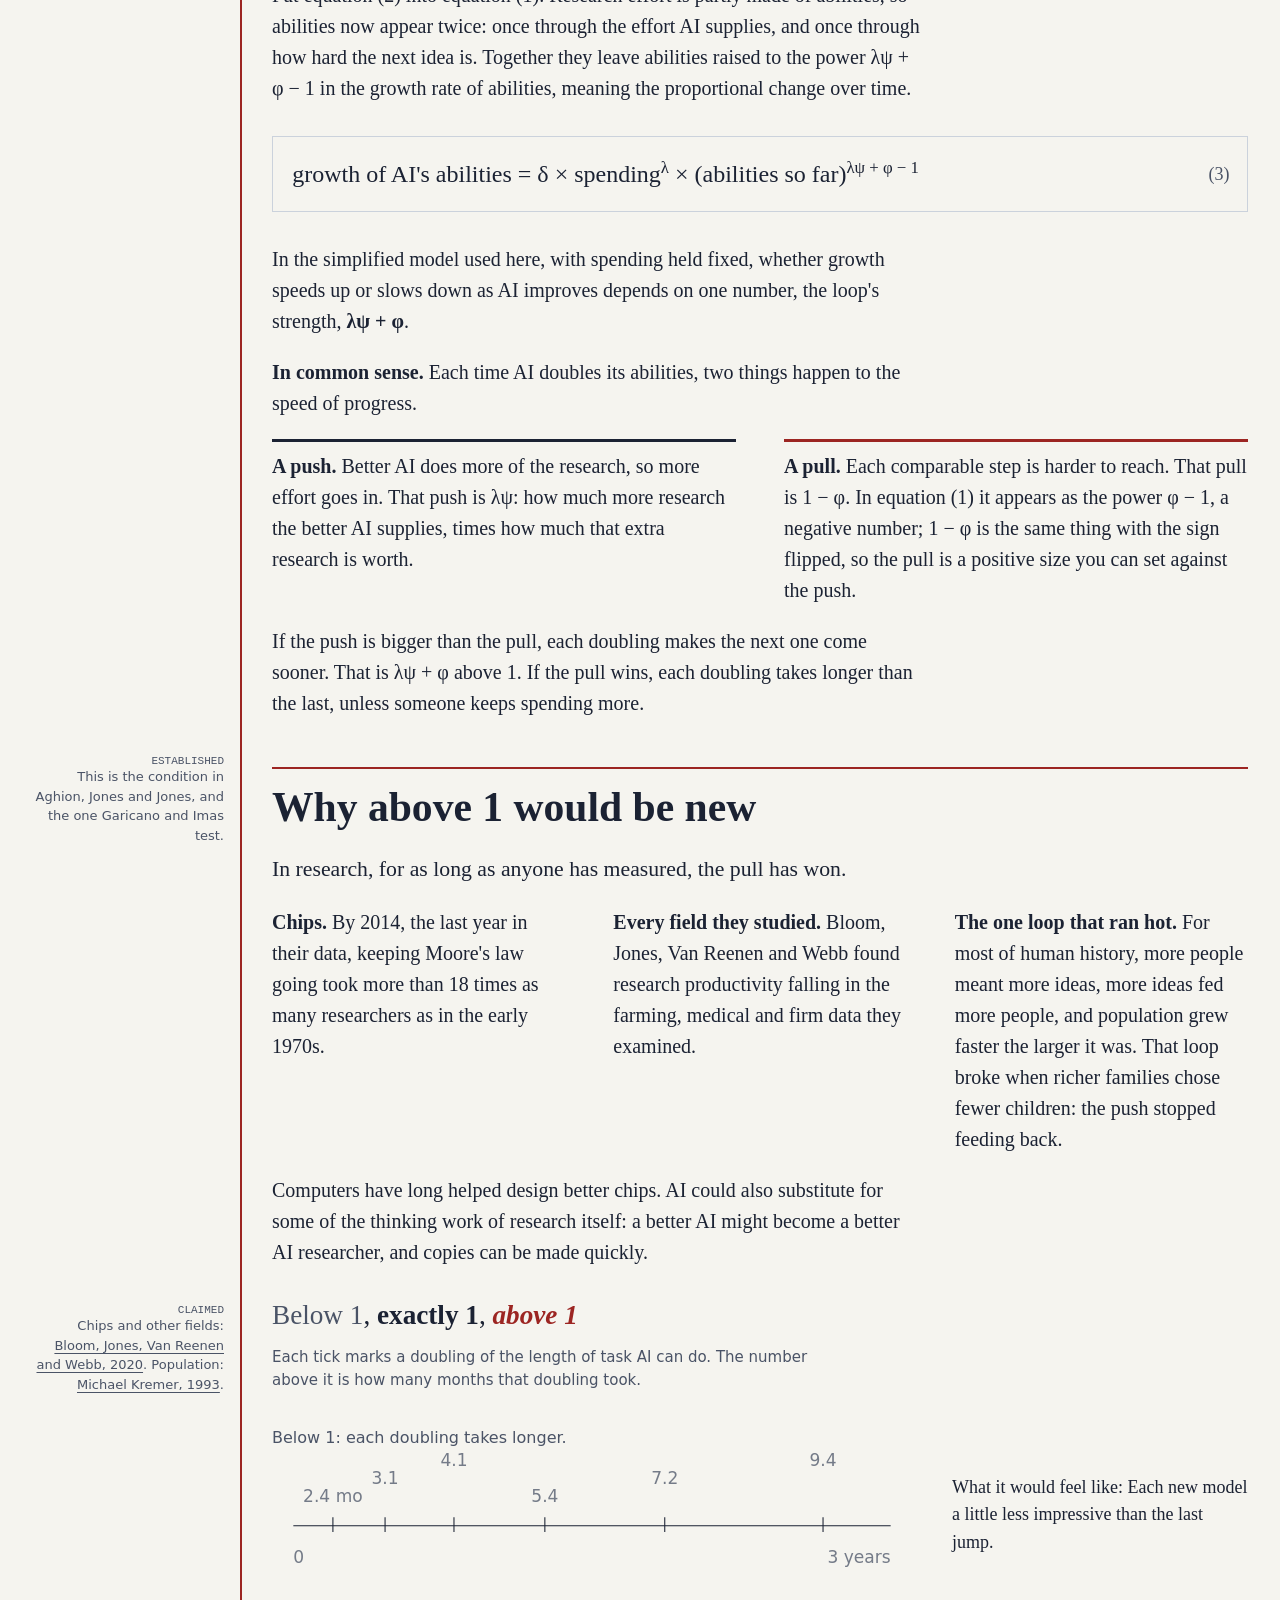
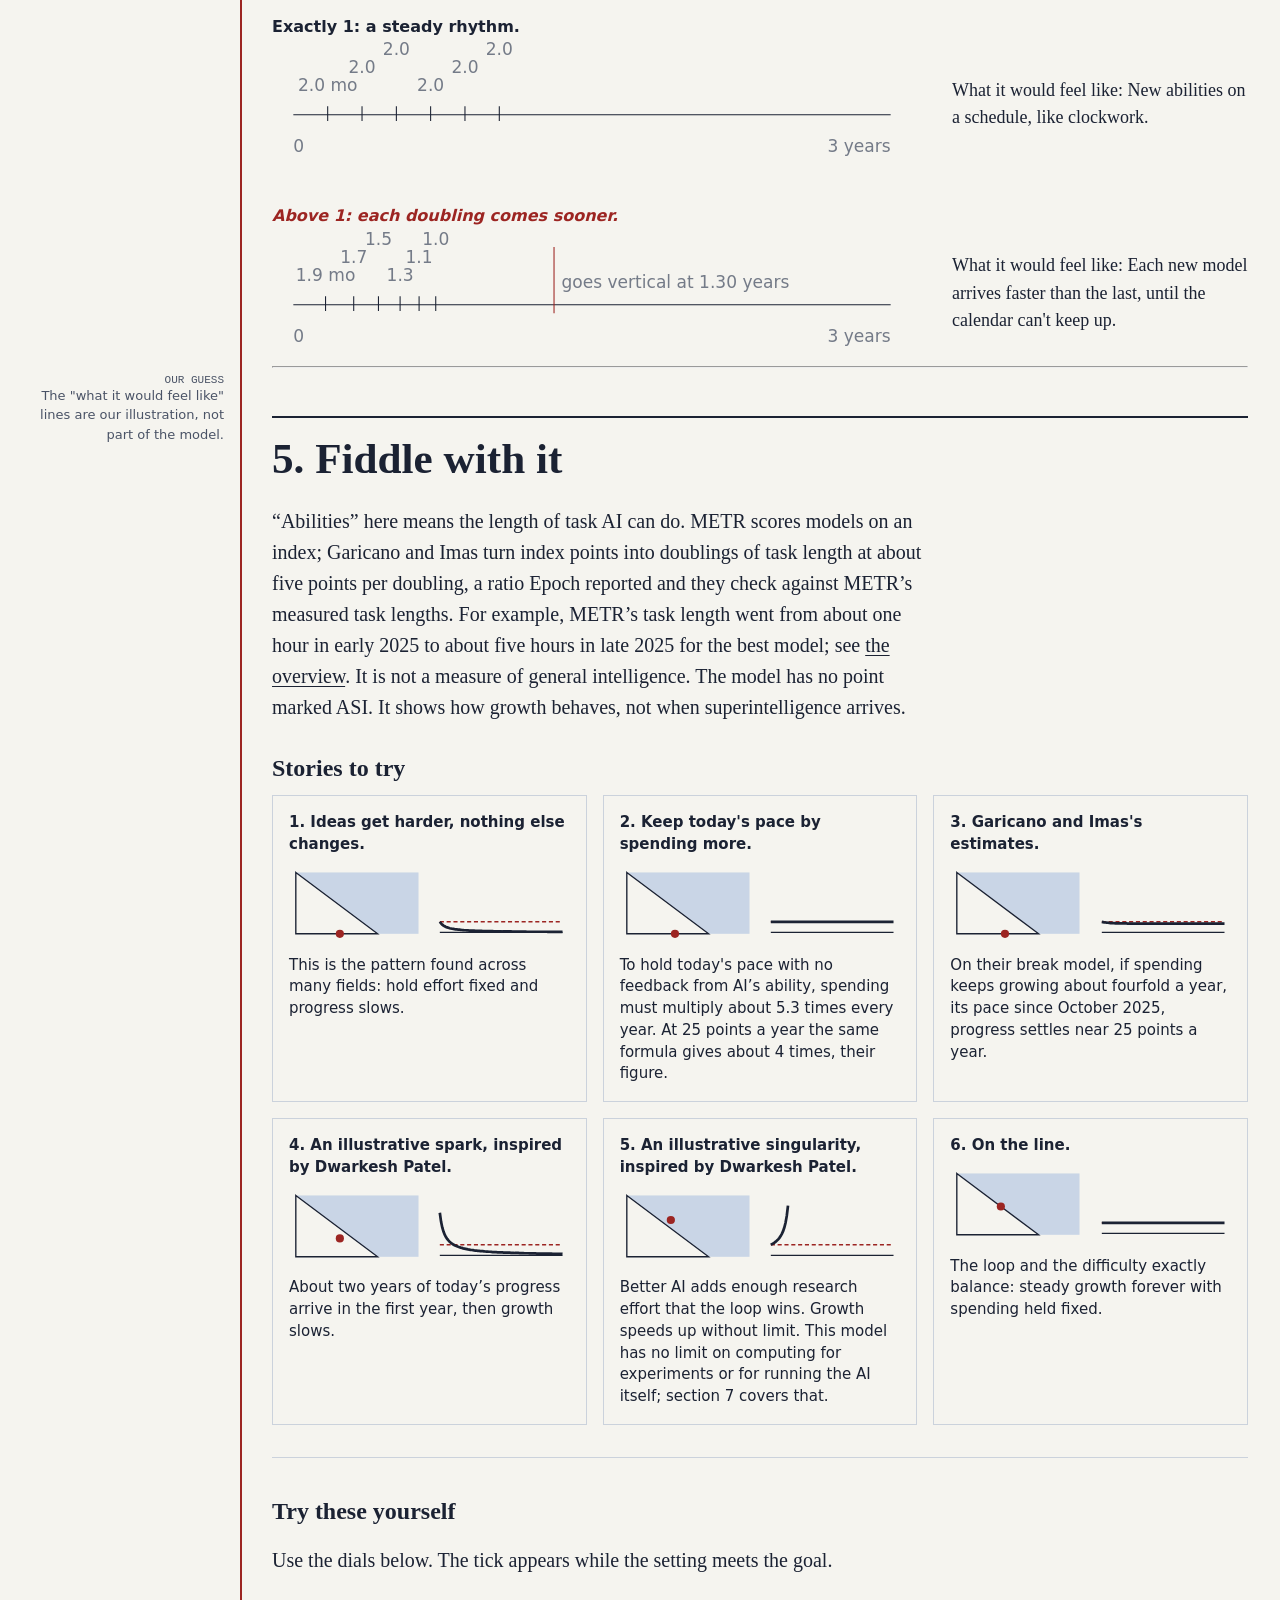
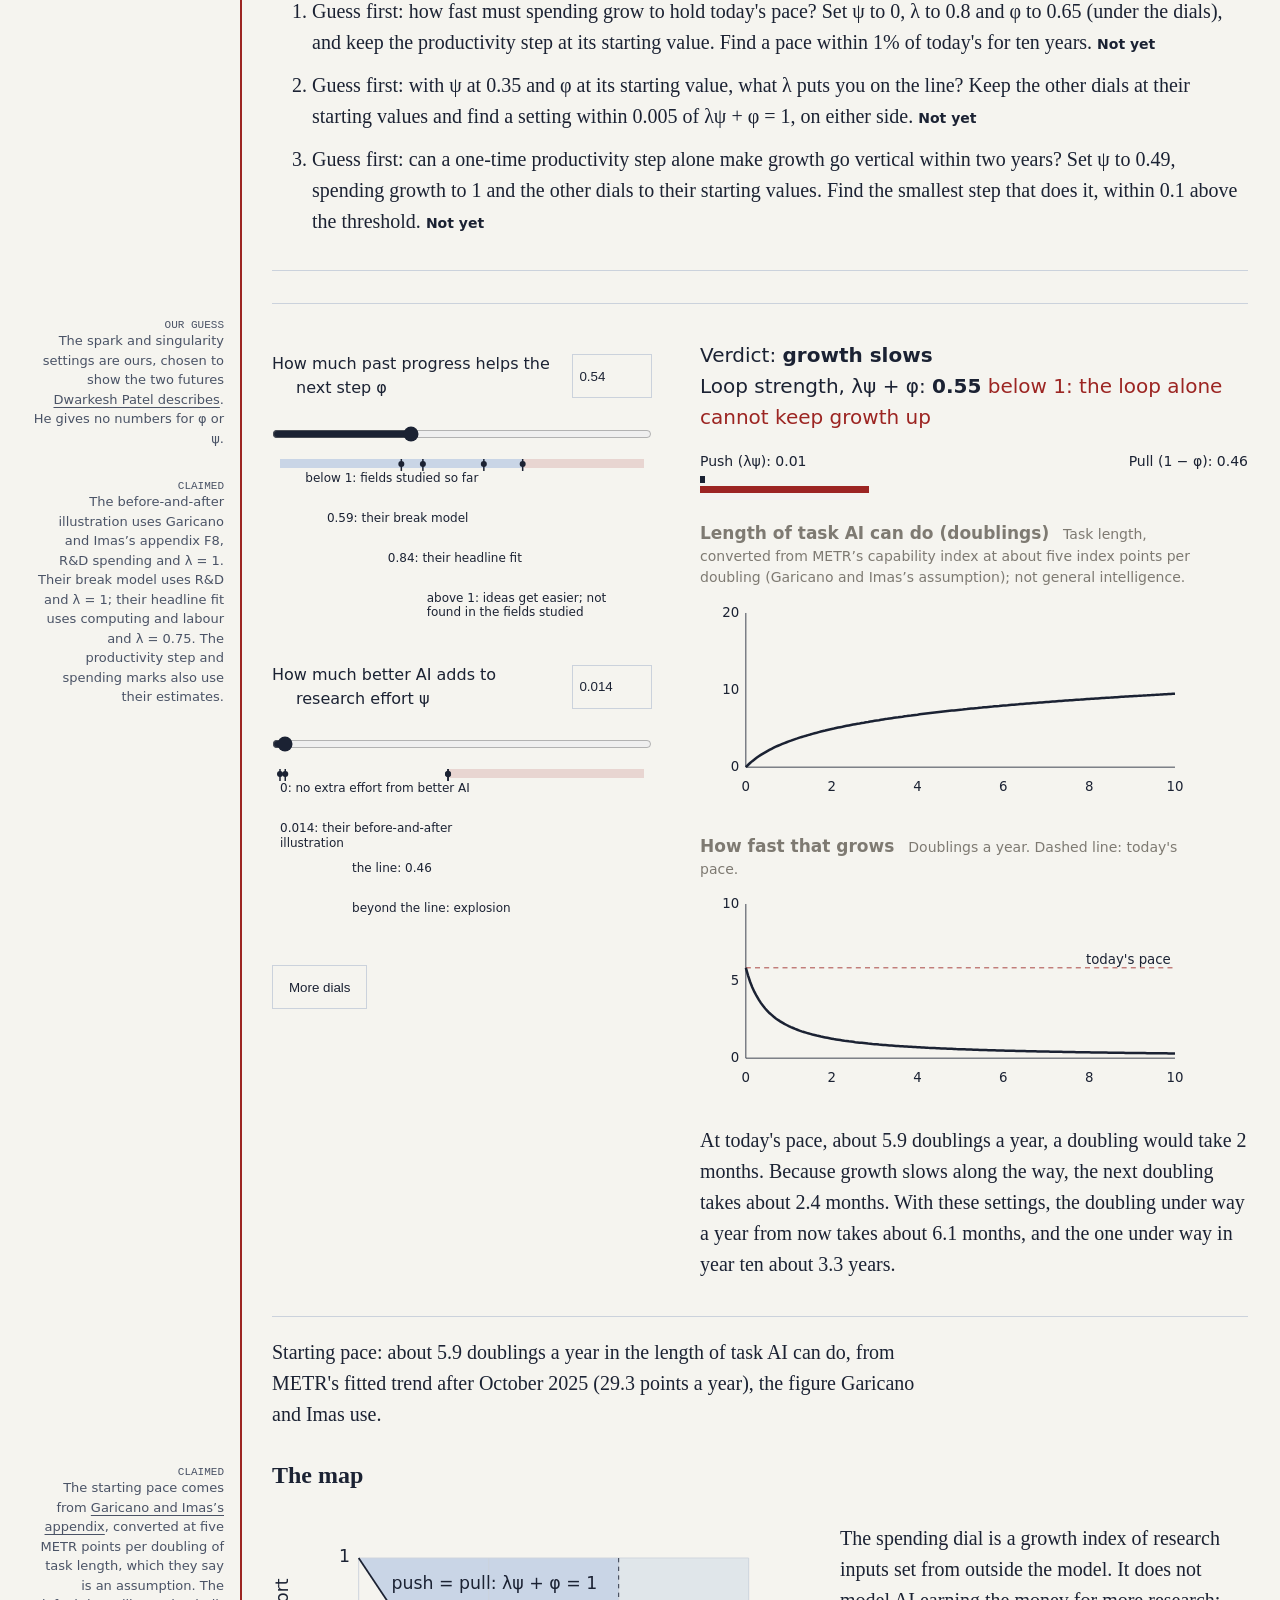
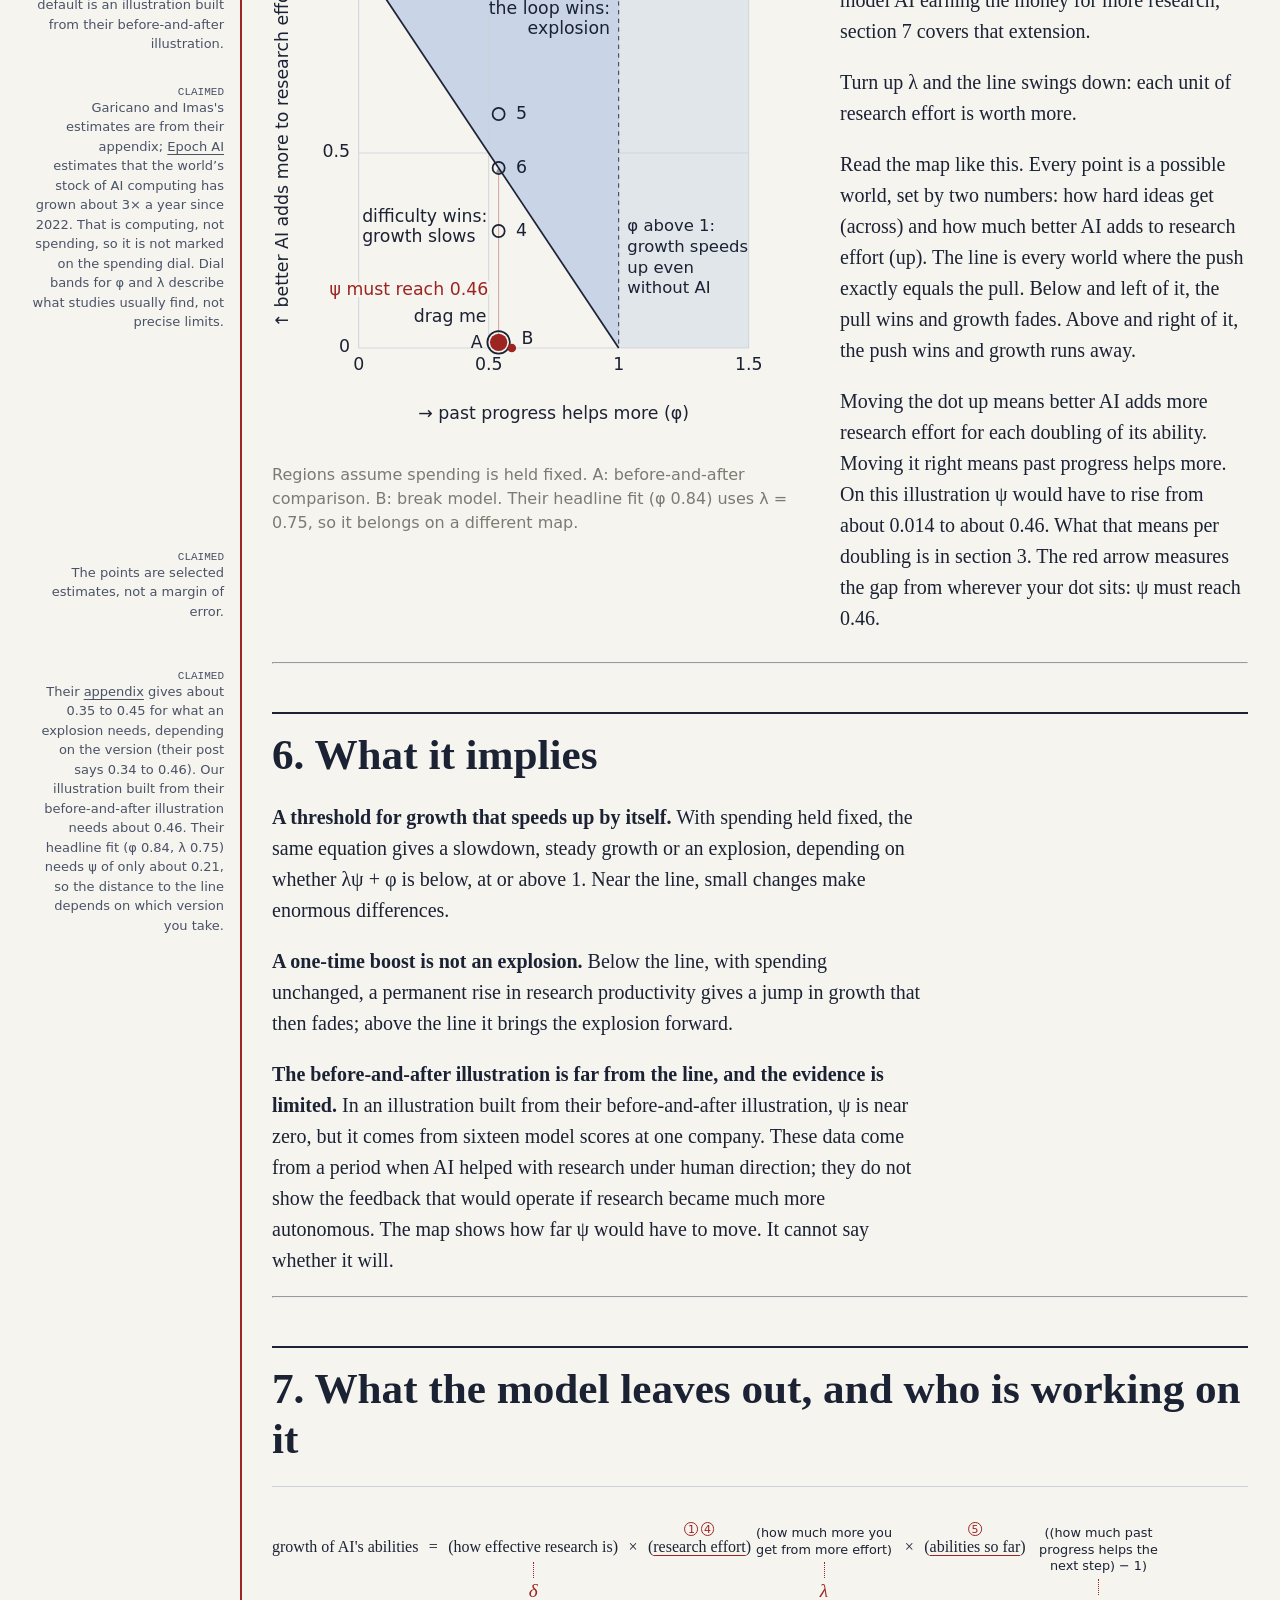
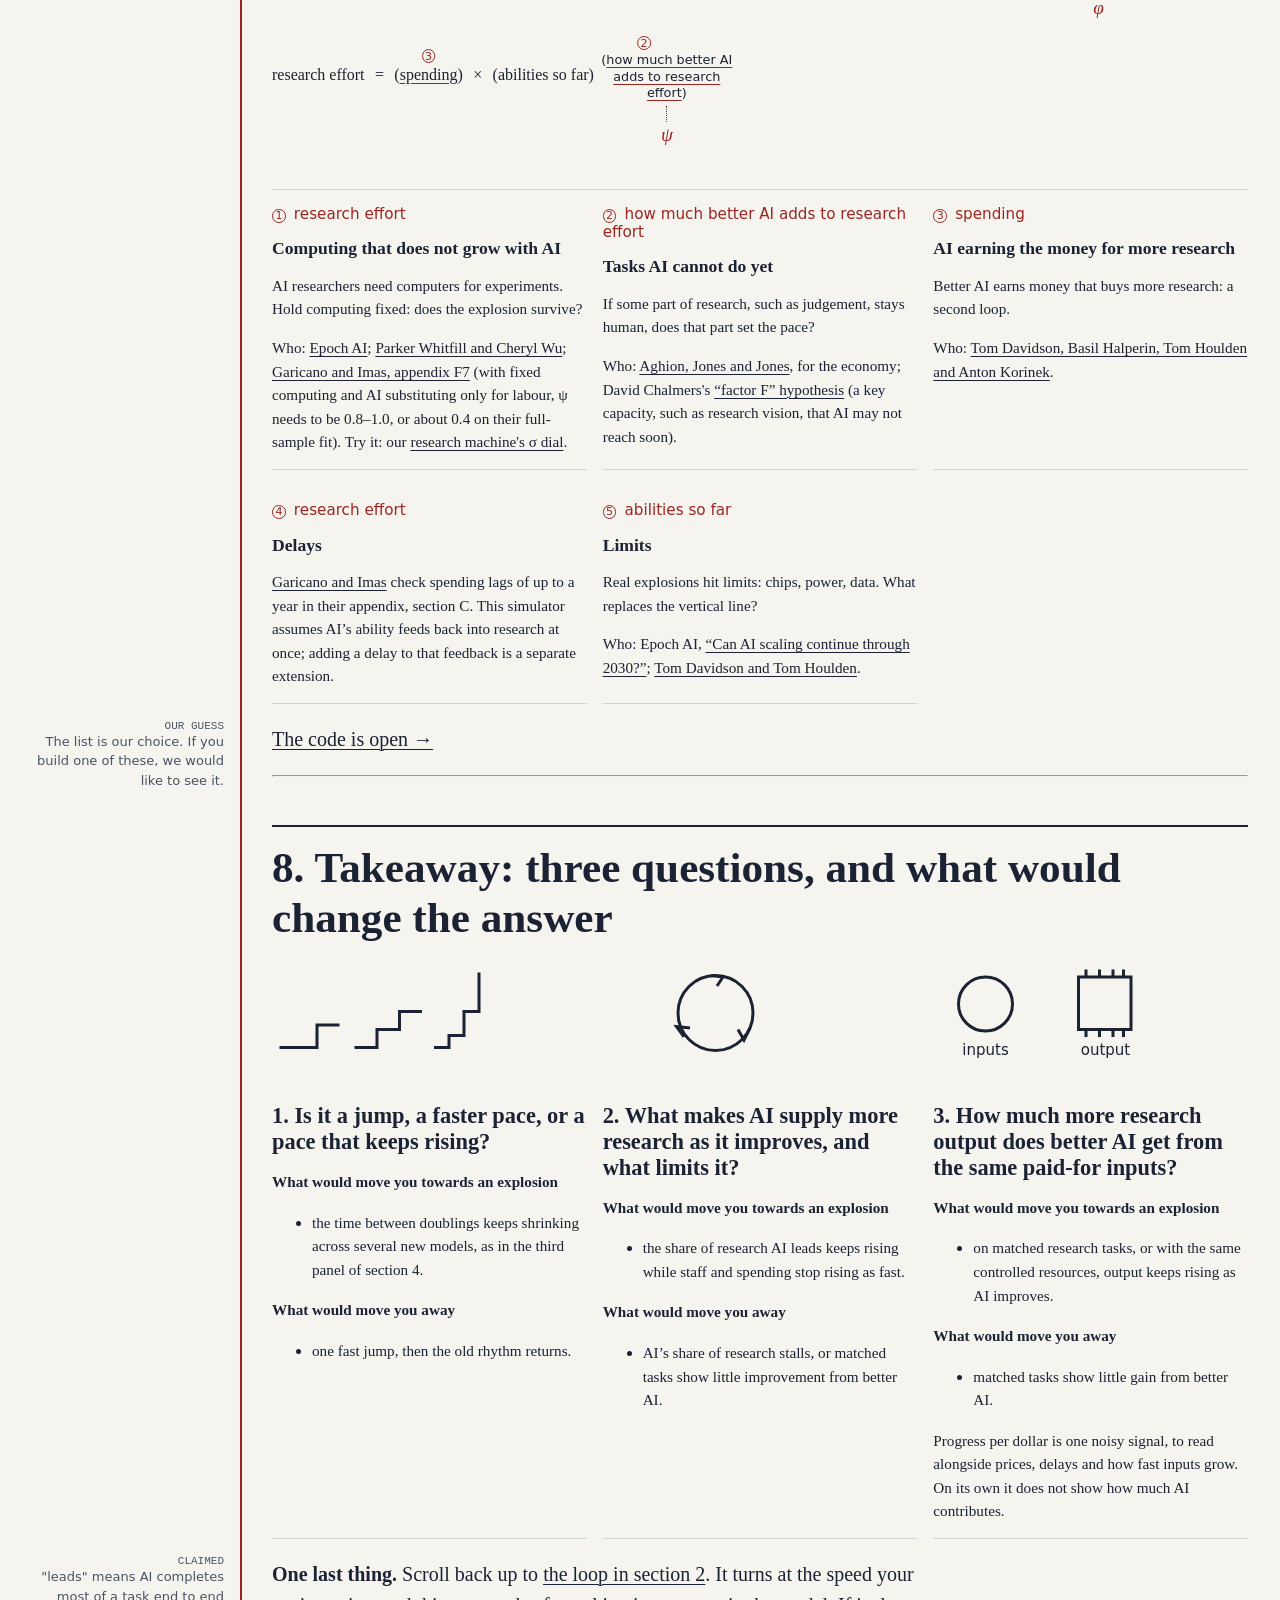
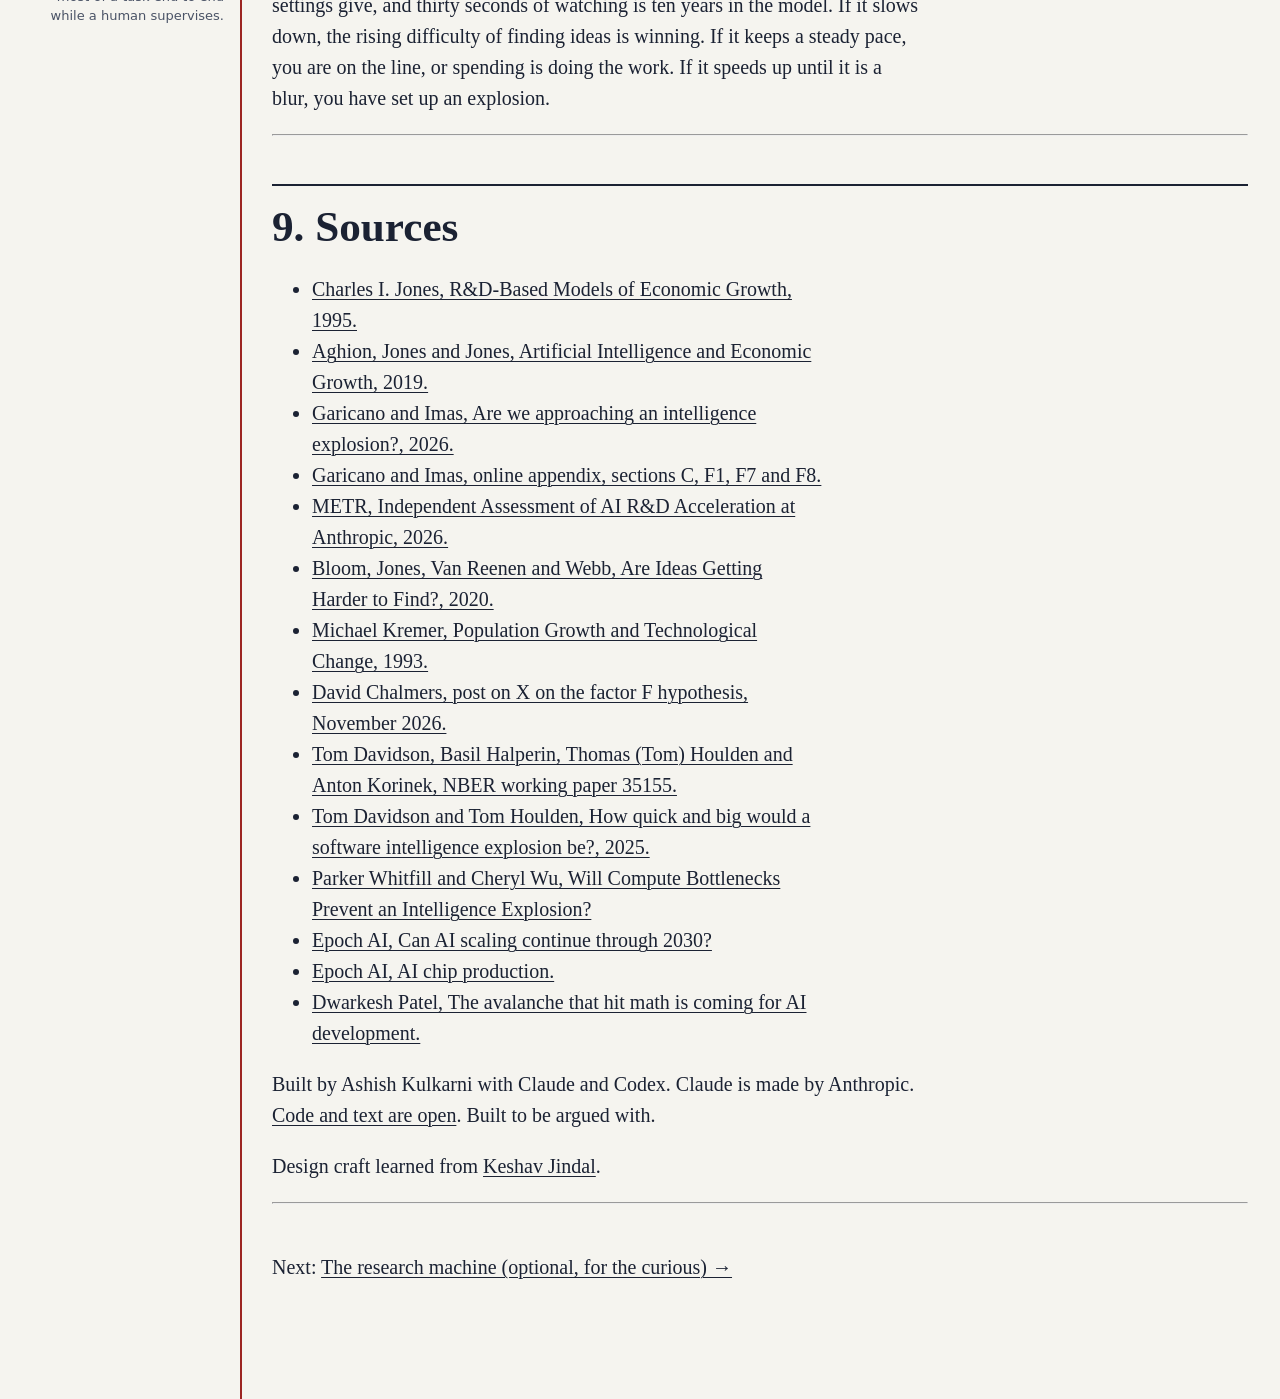
==== commit f0925fd4: "Share images and large-card tags for the four pages; Fiddling description Co-Authored-By: Claude Opu" ====
--- a/site/experiments/fiddling-with-asi/index.html
+++ b/site/experiments/fiddling-with-asi/index.html
@@ -1,4 +1,4 @@
-<!doctype html><html lang="en-GB"><head><meta charset="utf-8"><meta name="viewport" content="width=device-width,initial-scale=1"><title>Fiddling with ASI · Learn For Everybody</title><script src="../../assets/lfe-theme.js"></script><link rel="stylesheet" href="../../assets/lfe.css"><link rel="stylesheet" href="../../assets/lfe-topics.css?v=29"><link rel="stylesheet" href="../spending-puzzle/styles.css?v=44"><link rel="stylesheet" href="styles.css?v=36"><link rel="icon" href="/favicon.ico" sizes="32x32"><link rel="icon" href="/assets/favicon.svg" type="image/svg+xml"><link rel="apple-touch-icon" href="/apple-touch-icon.png"></head><body><header class="site-bar"><div class="bar-inner">
+<!doctype html><html lang="en-GB"><head><meta charset="utf-8"><meta name="viewport" content="width=device-width,initial-scale=1"><title>Fiddling with ASI · Learn For Everybody</title><script src="../../assets/lfe-theme.js"></script><link rel="stylesheet" href="../../assets/lfe.css"><link rel="stylesheet" href="../../assets/lfe-topics.css?v=29"><link rel="stylesheet" href="../spending-puzzle/styles.css?v=44"><link rel="stylesheet" href="styles.css?v=36"><link rel="icon" href="/favicon.ico" sizes="32x32"><link rel="icon" href="/assets/favicon.svg" type="image/svg+xml"><link rel="apple-touch-icon" href="/apple-touch-icon.png"><meta name="description" content="Move the dials of the economists’ model of AI research and find the line between a slowdown and an intelligence explosion."><meta property="og:title" content="Fiddling with ASI"><meta property="og:description" content="Move the dials of the economists’ model of AI research and find the line between a slowdown and an intelligence explosion."><meta property="og:image" content="https://lfe.econforeverybody.com/experiments/fiddling-with-asi/share.png"><meta property="og:image:width" content="1200"><meta property="og:image:height" content="630"><meta property="og:image:alt" content="Fiddling with ASI: the loop of AI improving AI research."><meta name="twitter:card" content="summary_large_image"><meta property="og:url" content="https://lfe.econforeverybody.com/experiments/fiddling-with-asi/"><meta property="og:type" content="article"></head><body><header class="site-bar"><div class="bar-inner">
 <a class="wordmark" href="https://lfe.econforeverybody.com/">Learn For Everybody</a>
 <nav aria-label="Topics"><a href="https://lfe.econforeverybody.com/econofai/">Economics of AI</a><a href="https://lfe.econforeverybody.com/power/">Power</a><a href="https://lfe.econforeverybody.com/minds/">Minds</a></nav>
 <button class="theme-toggle icon-toggle" id="themeToggle" type="button" aria-label="Dark mode"><span aria-hidden="true">◐</span><span class="tip" id="themeLabel" aria-hidden="true">Dark mode</span></button>
